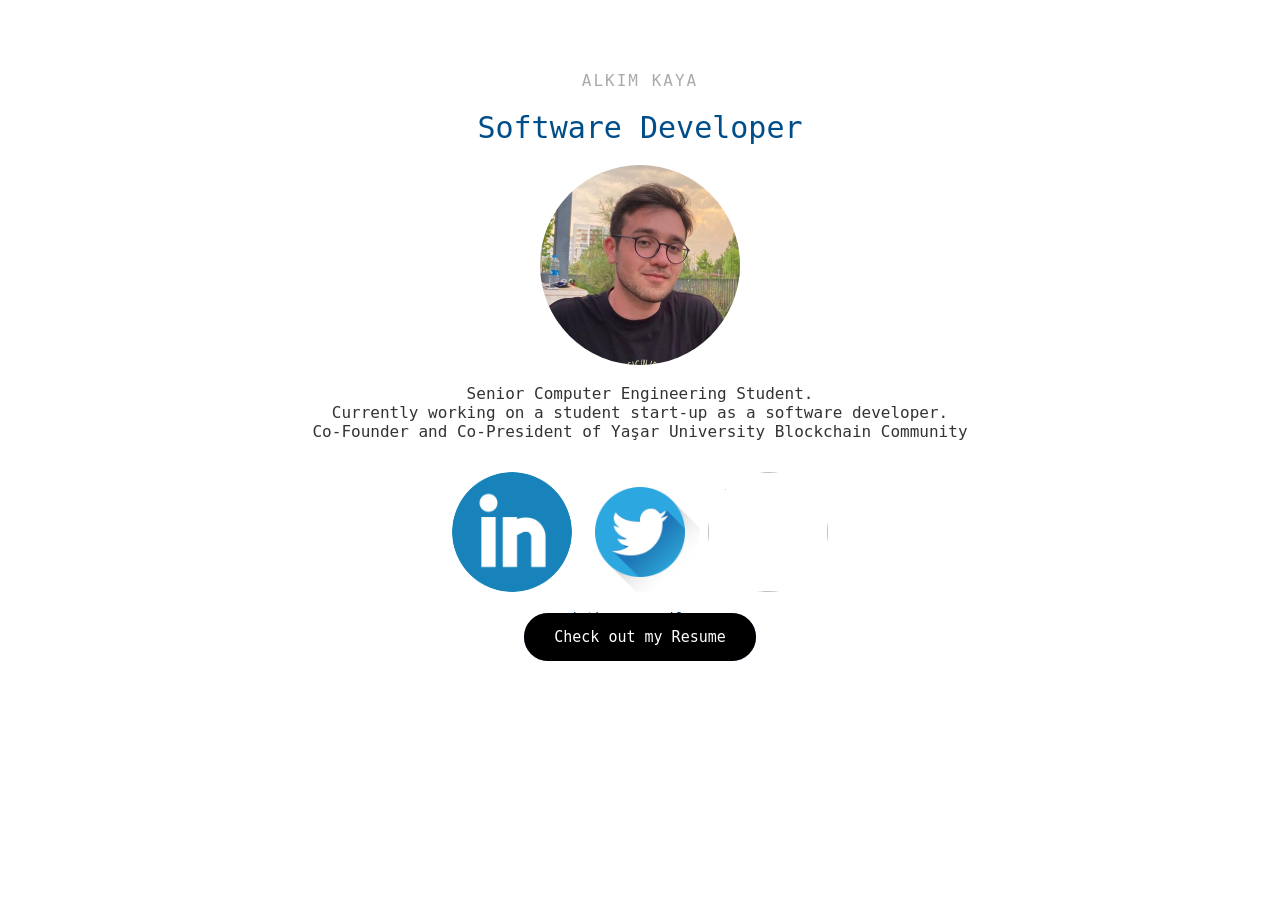
==== index.html @ 4efe6e33 "Update index.html" ====
<!DOCTYPE html>
<html lang="en">
<head>
    <meta charset="UTF-8">
    <meta http-equiv="X-UA-Compatible" content="IE=edge">
    <meta name="viewport" content="width=device-width, initial-scale=1.0">
    <title>Alkım Kaya - Software Dev.</title>
    <link rel="stylesheet" href="./style.css">
    <link rel="shortcut icon" type="image/png" href="/logo.png"/>
</head>
<body>
    <!--Banner section-->
    <div class="banner">
        <h2>Alkım Kaya</h2>
     <h1>Software Developer</h1>
     <img id="" src="./gXeUMagm_400x400.jpg" alt="">
     <p>Senior Computer Engineering Student. <br> Currently working on a student start-up as a software developer. <br>
     Co-Founder and Co-President of Yaşar University Blockchain Community
     </p>
     <br>
    </div>
    <div class="links">
        <a href= "https://www.linkedin.com/in/alkimkaya/" target="_blank"><img id="logo" src="./linkedin.png" alt=""></a>
        <a href="https://twitter.com/adotkaya" target="_blank"><img id="logo" src="./twitter.png"></a>
        <a href= "https://github.com/adotkaya" target="_blank"><img id="logo" src="./github.png"></a>
        
        <br> <br/>
  
   
    <p> adotkaya@gmail.com <p>   
    <a id="resume" href= "https://drive.google.com/file/d/1wO9EW5-Y4TE7I9GJ6WP2HuP2KkxfRq21/view" target="_blank">Check out my Resume</a>
    </div>
</body> 

</html>
---- style.css ----
* {
  box-sizing: border-box;
}

body {
  background-color: #FFF;
  padding: 50px 60px;
  font-family: monospace;
  text-align: center;
}

.banner h1 {
  color: #004E89;
  font-size: 30px;
  font-weight: 400;
  font-family: monospace;
}

.banner h2 {
  color: #AAA;
  font-size: 16px;
  font-weight: 100;
  letter-spacing: 2px;
  text-align: center;
  text-transform: uppercase;
  font-family: monospace;
}

.banner p {
  color: #333;
  font-size: 16px;
  font-weight: 100;
  text-align: center;
  font-family: monospace;
}

.banner img {
  height: 200px;
  margin: 0 auto;
  border-radius: 100%;

}

.banner a {
  font-family: monospace;
}

#logo {
    display: inline-block;
    width  : 120px;
    height : 120px;
    margin : 20 auto;
    border-radius: 100%;
}


.links p {
  color: #004E89;
  font-size: 15px;
  font-weight: 400;
  font-family: monospace;
  text-align: center;
  margin: auto;
}


#resume {
	--x: 50%;
	--y: 50%;
	
	position: relative;
	appearance: none;
	padding: 1em 2em;
	color: white;
	cursor: pointer;
	outline: none;
	border-radius: 100px;
	
	// The magic
	border: 2px solid transparent;
	background: linear-gradient(#000, #000) padding-box, radial-gradient(farthest-corner at var(--x) var(--y), #00C9A7, #845EC2) border-box;
}

#resume:link { text-decoration: none; }
#resume:visited { text-decoration: none; }
#resume:hover { text-decoration: none; }
#resume:active { text-decoration: none; }
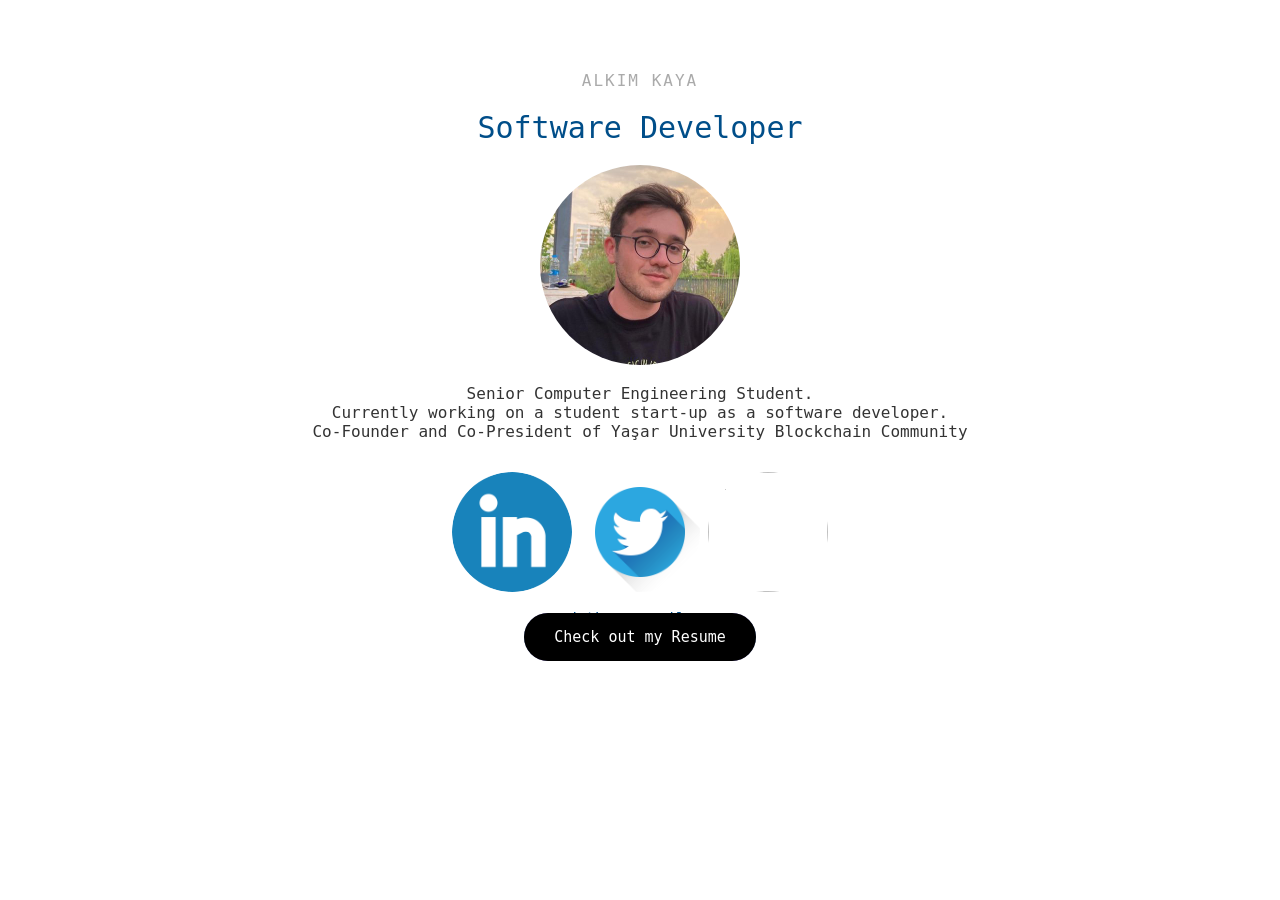
==== commit 94c38220: "Update index.html" ====
--- a/index.html
+++ b/index.html
@@ -7,7 +7,7 @@
     <meta name="viewport" content="width=device-width, initial-scale=1.0">
     <title>Alkım Kaya - Software Dev.</title>
     <link rel="stylesheet" href="./style.css">
-    <link rel="shortcut icon" type="image/png" href="/logo.png"/>
+    <link rel="shortcut icon" type="image/jpeg" href="/lvesikalık.jpeg"/>
 </head>
 <body>
     <!--Banner section-->
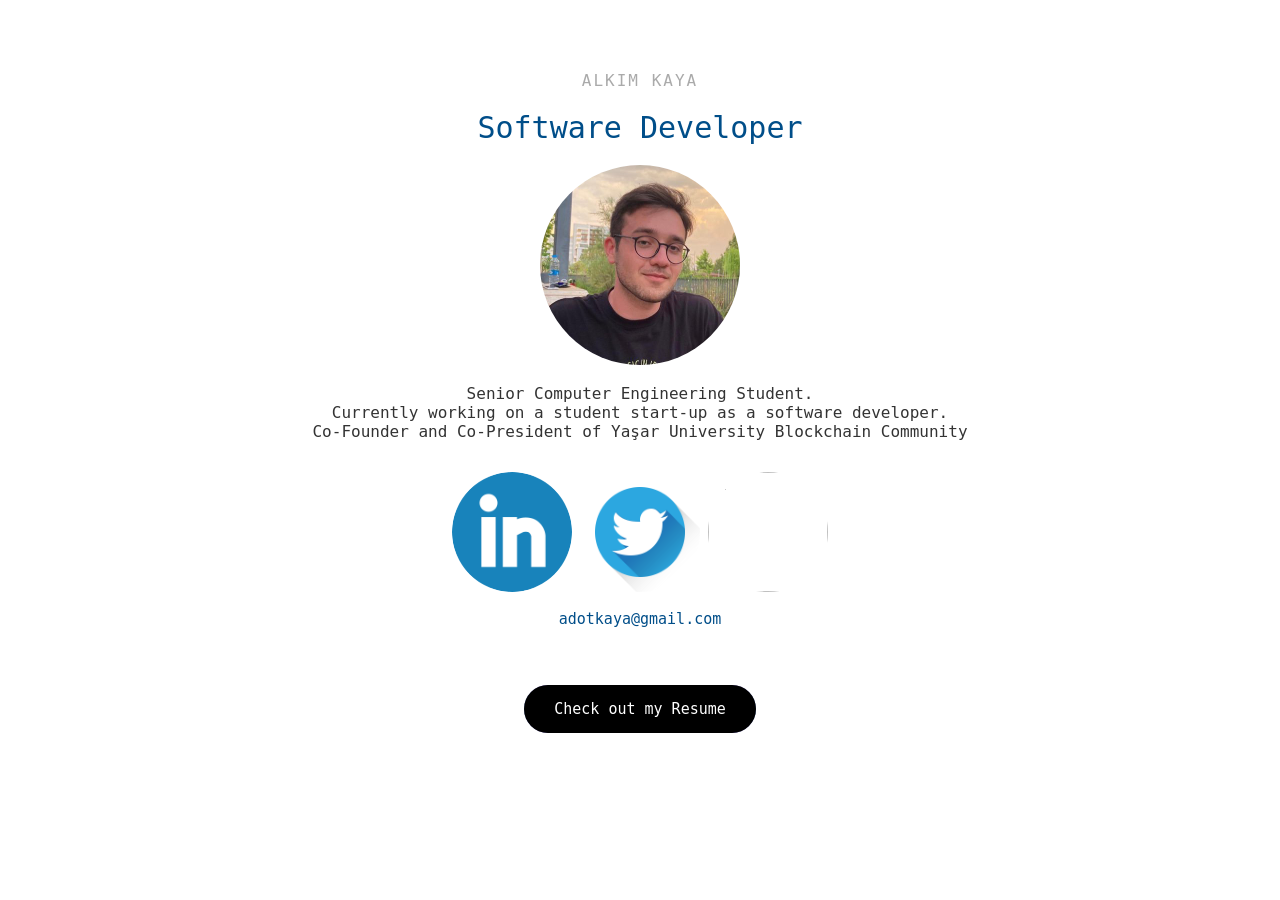
==== commit ba677970: "Update index.html" ====
--- a/index.html
+++ b/index.html
@@ -29,6 +29,8 @@
   
    
     <p> adotkaya@gmail.com <p>   
+     <br> <br/>
+        <br> <br/>
     <a id="resume" href= "https://drive.google.com/file/d/1wO9EW5-Y4TE7I9GJ6WP2HuP2KkxfRq21/view" target="_blank">Check out my Resume</a>
     </div>
 </body> 
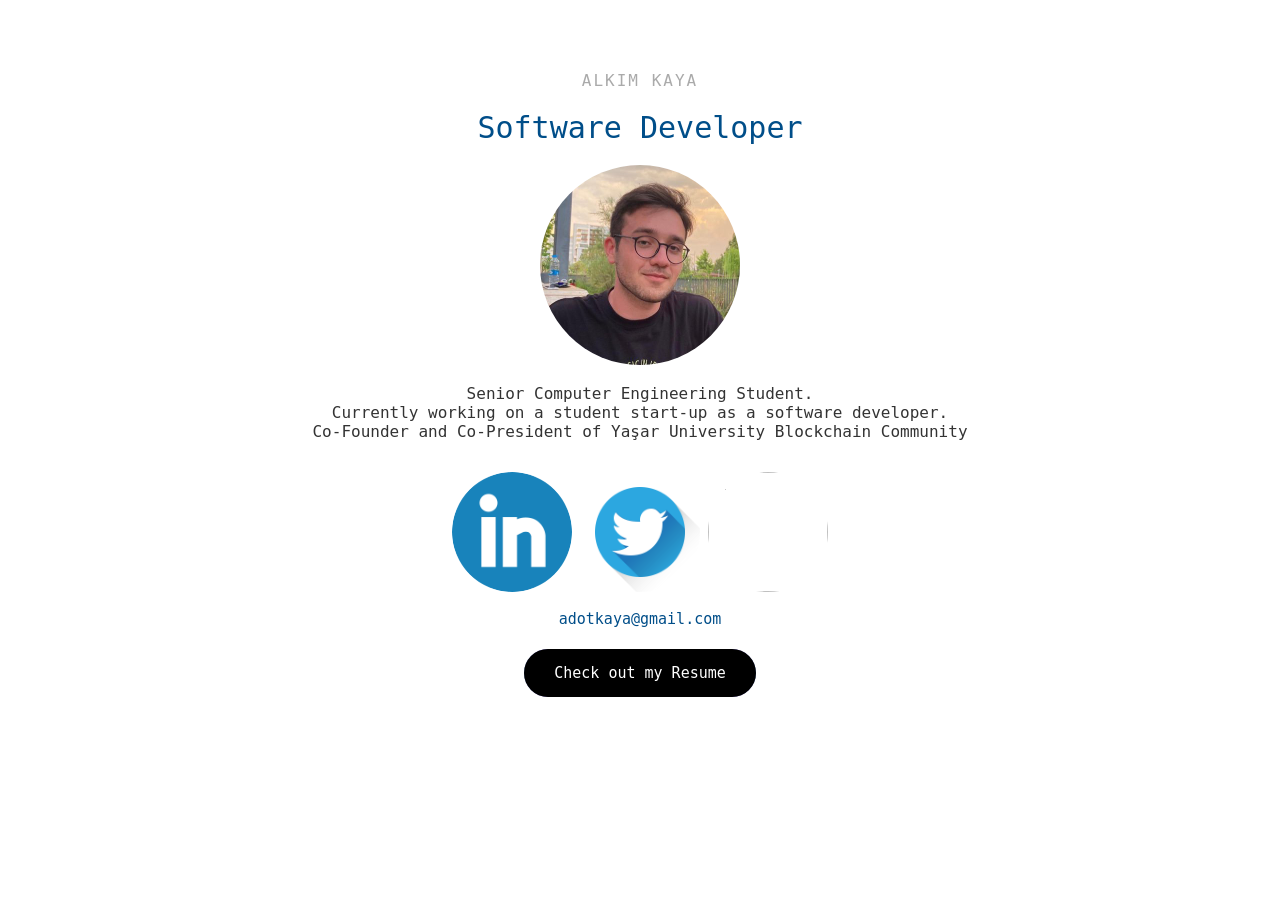
==== commit 4da5c3a8: "Update index.html" ====
--- a/index.html
+++ b/index.html
@@ -30,7 +30,6 @@
    
     <p> adotkaya@gmail.com <p>   
      <br> <br/>
-        <br> <br/>
     <a id="resume" href= "https://drive.google.com/file/d/1wO9EW5-Y4TE7I9GJ6WP2HuP2KkxfRq21/view" target="_blank">Check out my Resume</a>
     </div>
 </body> 
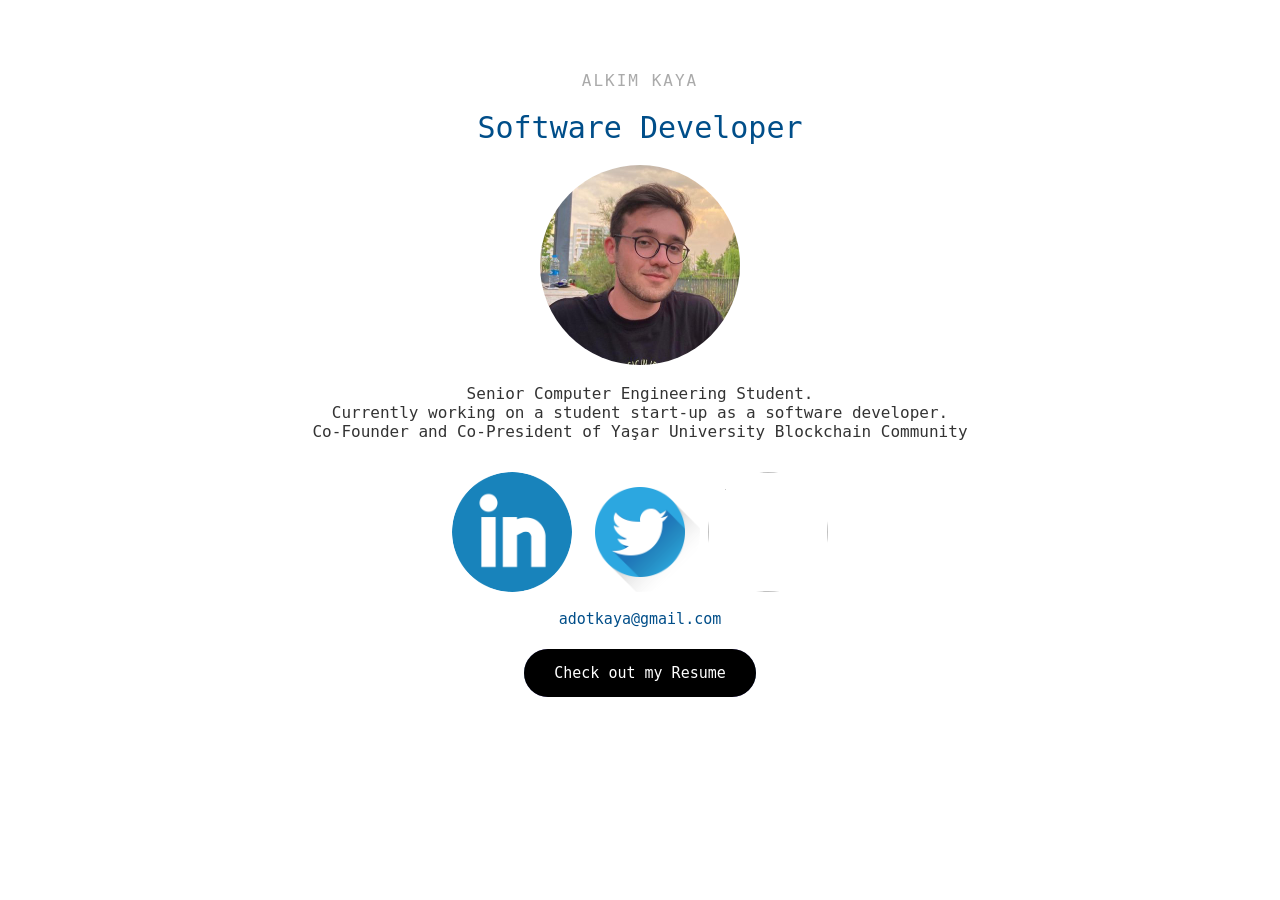
==== commit 3f6043ac: "Update index.html" ====
--- a/index.html
+++ b/index.html
@@ -28,7 +28,7 @@
         <br> <br/>
   
    
-    <p> adotkaya@gmail.com <p>   
+    <p id="mail"> adotkaya@gmail.com <p>   
      <br> <br/>
     <a id="resume" href= "https://drive.google.com/file/d/1wO9EW5-Y4TE7I9GJ6WP2HuP2KkxfRq21/view" target="_blank">Check out my Resume</a>
     </div>
--- a/style.css
+++ b/style.css
@@ -81,7 +81,16 @@
 	background: linear-gradient(#000, #000) padding-box, radial-gradient(farthest-corner at var(--x) var(--y), #00C9A7, #845EC2) border-box;
 }
 
-#resume:link { text-decoration: none; }
-#resume:visited { text-decoration: none; }
-#resume:hover { text-decoration: none; }
-#resume:active { text-decoration: none; }
+#resume:link {
+	text-decoration: none;
+}
+#resume:visited {
+	text-decoration: none;
+}
+#resume:hover {
+	transition: background-color .15s, font-size .15s;
+  	font-size: 18px;
+}
+#resume:active {
+	text-decoration: none; 
+}
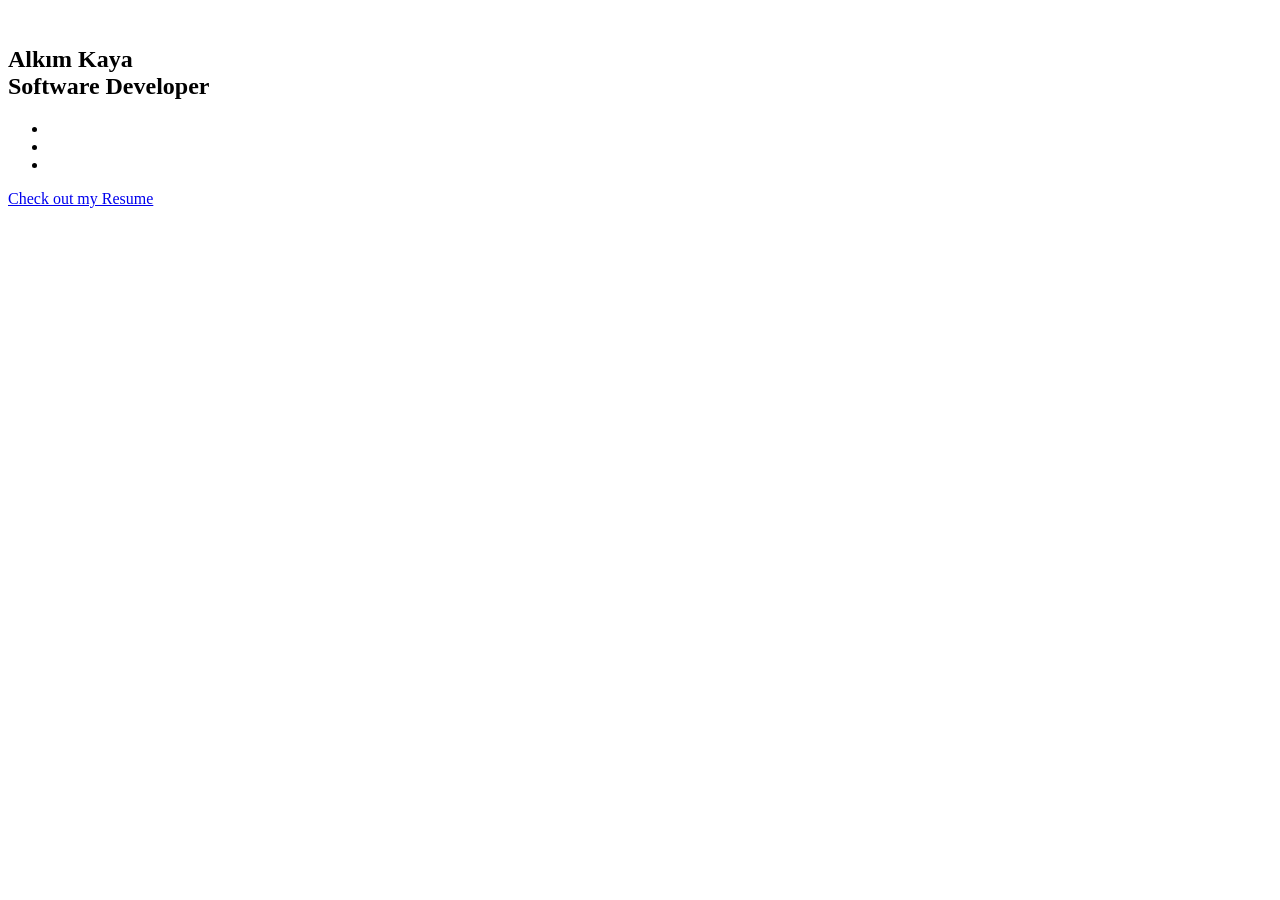
==== commit 21bfaf73: "Add files via upload" ====
--- a/index.html
+++ b/index.html
@@ -1,37 +1,59 @@
-
-<!DOCTYPE html>
-<html lang="en">
-<head>
-    <meta charset="UTF-8">
-    <meta http-equiv="X-UA-Compatible" content="IE=edge">
-    <meta name="viewport" content="width=device-width, initial-scale=1.0">
-    <title>Alkım Kaya - Software Dev.</title>
-    <link rel="stylesheet" href="./style.css">
-    <link rel="shortcut icon" type="image/jpeg" href="/lvesikalık.jpeg"/>
-</head>
-<body>
-    <!--Banner section-->
-    <div class="banner">
-        <h2>Alkım Kaya</h2>
-     <h1>Software Developer</h1>
-     <img id="" src="./gXeUMagm_400x400.jpg" alt="">
-     <p>Senior Computer Engineering Student. <br> Currently working on a student start-up as a software developer. <br>
-     Co-Founder and Co-President of Yaşar University Blockchain Community
-     </p>
-     <br>
-    </div>
-    <div class="links">
-        <a href= "https://www.linkedin.com/in/alkimkaya/" target="_blank"><img id="logo" src="./linkedin.png" alt=""></a>
-        <a href="https://twitter.com/adotkaya" target="_blank"><img id="logo" src="./twitter.png"></a>
-        <a href= "https://github.com/adotkaya" target="_blank"><img id="logo" src="./github.png"></a>
-        
-        <br> <br/>
-  
-   
-    <p id="mail"> adotkaya@gmail.com <p>   
-     <br> <br/>
-    <a id="resume" href= "https://drive.google.com/file/d/1wO9EW5-Y4TE7I9GJ6WP2HuP2KkxfRq21/view" target="_blank">Check out my Resume</a>
-    </div>
-</body> 
-
-</html>
+<!DOCTYPE html>
+<html lang="en">
+  <head>
+    <meta charset="UTF-8" />
+    <meta http-equiv="X-UA-Compatible" content="IE=edge" />
+    <meta name="viewport" content="width=device-width, initial-scale=1.0" />
+    <title>Alkım Kaya - Software Dev.</title>
+    <link rel="stylesheet" href="resources/css/style.css" />
+    <link
+      rel="shortcut icon"
+      type="image/jpeg"
+      href="resources/images/vesikalık.jpeg"
+    />
+  </head>
+  <body>
+    <div class="card">
+      <div class="img-box">
+        <img id="" src="resources/images/ben1.jpg" alt="" />
+      </div>
+
+      <div class="content">
+        <div class="detail">
+          <h2>Alkım Kaya <br /><span>Software Developer</span></h2>
+          <ul class="sci">
+            <li>
+              <a href="https://www.linkedin.com/in/alkimkaya/" target="_blank">
+                <img
+                  class="linkedin"
+                  src="/resources/images/linkedin.png"
+                  alt=""
+              /></a>
+            </li>
+            <li>
+              <a href="https://twitter.com/adotkaya" target="_blank"
+                ><img
+                  class="twitter"
+                  src="/resources/images/twitter.png"
+                  alt=""
+              /></a>
+            </li>
+            <li>
+              <a href="https://github.com/adotkaya" target="_blank"
+                ><img class="github" src="/resources/images/github.png" alt=""
+              /></a>
+            </li>
+          </ul>
+        </div>
+      </div>
+    </div>
+  </body>
+  <footer>
+    <a
+      id="resume"
+      href="https://drive.google.com/file/d/1wO9EW5-Y4TE7I9GJ6WP2HuP2KkxfRq21/view"
+      target="_blank"
+      >Check out my Resume</a
+    >
+  </footer>
+</html>
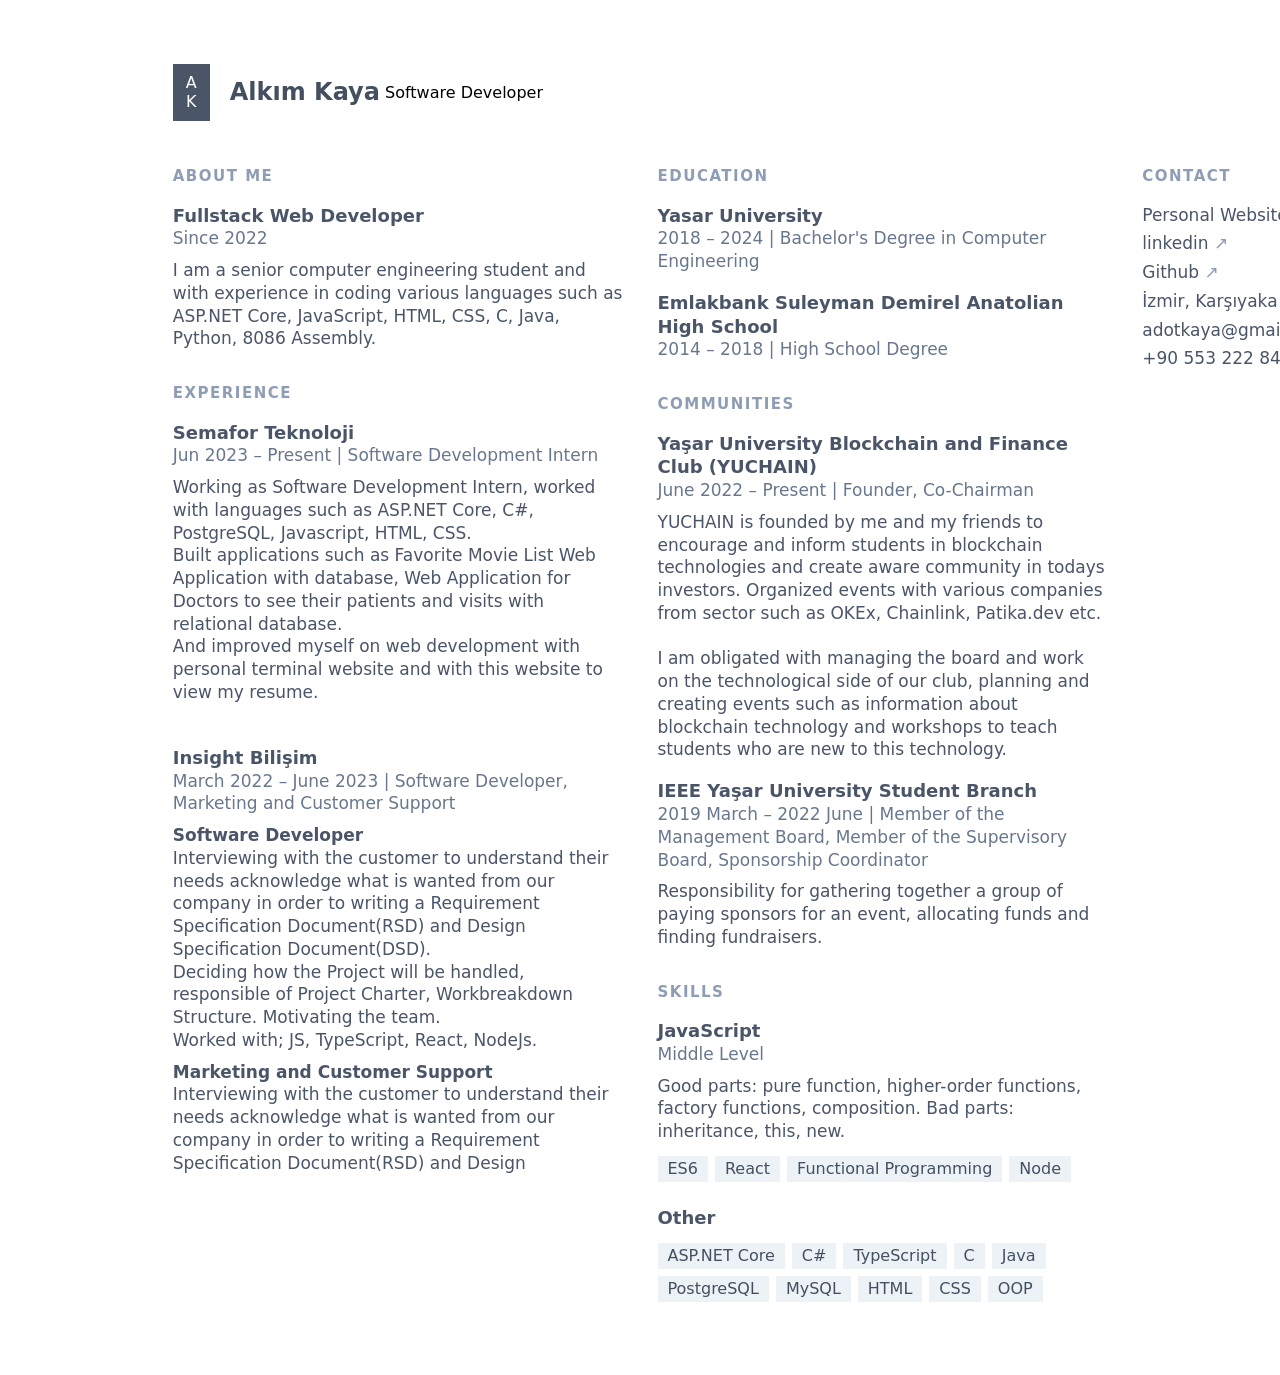
==== commit 8628c610: "final version" ====
--- a/index.html
+++ b/index.html
@@ -1,59 +1,362 @@
-<!DOCTYPE html>
-<html lang="en">
-  <head>
-    <meta charset="UTF-8" />
-    <meta http-equiv="X-UA-Compatible" content="IE=edge" />
-    <meta name="viewport" content="width=device-width, initial-scale=1.0" />
-    <title>Alkım Kaya - Software Dev.</title>
-    <link rel="stylesheet" href="resources/css/style.css" />
-    <link
-      rel="shortcut icon"
-      type="image/jpeg"
-      href="resources/images/vesikalık.jpeg"
-    />
-  </head>
-  <body>
-    <div class="card">
-      <div class="img-box">
-        <img id="" src="resources/images/ben1.jpg" alt="" />
-      </div>
-
-      <div class="content">
-        <div class="detail">
-          <h2>Alkım Kaya <br /><span>Software Developer</span></h2>
-          <ul class="sci">
-            <li>
-              <a href="https://www.linkedin.com/in/alkimkaya/" target="_blank">
-                <img
-                  class="linkedin"
-                  src="/resources/images/linkedin.png"
-                  alt=""
-              /></a>
-            </li>
-            <li>
-              <a href="https://twitter.com/adotkaya" target="_blank"
-                ><img
-                  class="twitter"
-                  src="/resources/images/twitter.png"
-                  alt=""
-              /></a>
-            </li>
-            <li>
-              <a href="https://github.com/adotkaya" target="_blank"
-                ><img class="github" src="/resources/images/github.png" alt=""
-              /></a>
-            </li>
-          </ul>
-        </div>
-      </div>
-    </div>
-  </body>
-  <footer>
-    <a
-      id="resume"
-      href="https://drive.google.com/file/d/1wO9EW5-Y4TE7I9GJ6WP2HuP2KkxfRq21/view"
-      target="_blank"
-      >Check out my Resume</a
-    >
-  </footer>
-</html>
+<!DOCTYPE html>
+<html lang="en">
+
+<head>
+  <meta charset="UTF-8">
+  <meta name="description" content="Front-end and Vue Developer">
+  <meta name="keywords" content="resume,cv,Marko Marković">
+  <meta name="author" content="Marko Marković">
+  <!-- <meta name="robots" content="noindex"> -->
+  <meta name="viewport" content="width=device-width, initial-scale=1.0">
+  <meta http-equiv="X-UA-Compatible" content="ie=edge">
+  <!-- <link rel="preload" href="./fonts/FiraGO-Regular.latin.woff2" as="font" crossorigin="anonymous"> -->
+  <link href="./resources/css/build.css" rel="stylesheet">
+  <title>Alkım Kaya — Resume</title>
+</head>
+
+<body>
+  <main class="font-firago hyphens-manual">
+
+    <!-- Page -->
+    <div class="p-6 mx-auto page max-w-2xl print:max-w-letter md:max-w-letter md:h-letter xsm:p-8 sm:p-9 md:p-16 bg-white">
+
+      <!-- Name -->
+      <header class="flex items-center mb-8 md:mb-11">
+        <div   class="initials-container mr-5 text-base leading-none text-white bg-gray-700 font-medium print:bg-black px-3"
+          style="padding-bottom: 0.6875rem; padding-top: 0.6875rem; /*11px*/">
+          <div class="initial text-center" style="padding-bottom: 0.1875rem; /*3px*/">A</div>
+          <div class="text-center initial">K</div>
+        </div>
+        <h1 class="text-2xl font-semibold text-gray-750 pb-px">
+          Alkım Kaya
+        </h1>
+        <p>&nbsp;</p>
+        <p>Software Developer </p>
+      </header>
+      <!-- end Name -->
+
+      <!-- Column -->
+      <div class="md:col-count-2 print:col-count-2 col-gap-md md:h-letter-col print:h-letter-col col-fill-auto">
+
+        <section class="mt-8 first:mt-0">
+
+          <!-- To keep in the same column -->
+          <div class="break-inside-avoid">
+
+            <h2 class="mb-4 font-bold tracking-widest text-sm2 text-gray-550 print:font-normal">
+              ABOUT ME
+            </h2>
+
+            <section class="mb-4.5 break-inside-avoid">
+              <header>
+                <h3 class="text-lg font-semibold text-gray-700 leading-snugish">
+                  Fullstack Web Developer
+                </h3>
+                <p class="leading-normal text-md text-gray-650">
+                  Since 2022
+                </p>
+              </header>
+              <p class="mt-2.1 text-md text-gray-700 leading-normal">
+                I am a senior computer engineering student and with experience in coding various languages such as
+                ASP.NET Core, JavaScript, HTML, CSS, C, Java, Python, 8086 Assembly.
+              </p>
+            </section>
+
+          </div>
+
+        </section>
+
+        <section class="mt-8 first:mt-0">
+
+          <!-- To keep in the same column -->
+          <div class="break-inside-avoid">
+
+            <h2 class="mb-4 font-bold tracking-widest text-sm2 text-gray-550 print:font-normal">
+              EXPERIENCE
+            </h2>
+
+            <section class="mb-4.5 break-inside-avoid">
+              <header>
+                <h3 class="text-lg font-semibold text-gray-700 leading-snugish">
+                  Semafor Teknoloji
+                </h3>
+                <p class="leading-normal text-md text-gray-650">
+                  Jun 2023 – Present | Software Development Intern
+                </p>
+              </header>
+              <p class="mt-2.1 text-md text-gray-700 leading-normal">
+                Working as Software Development Intern, worked with languages such as ASP.NET Core, C#, PostgreSQL,
+                Javascript, HTML, CSS.
+                <br>
+                Built applications such as Favorite Movie List Web Application with database, Web
+                Application for Doctors to see their patients and visits with relational database.
+                <br>
+                And improved myself on web development with <a class="hover:bg-gray-150 rounded-lg transition ease-in duration-100"
+                href="https://adotkaya.vercel.app/">personal terminal website</a> and with this website to view my resume.
+              </p>
+            </section>
+            <br>
+          </div>
+
+          <section class="mb-4.5 break-inside-avoid">
+            <header>
+              <h3 class="text-lg font-semibold text-gray-700 leading-snugish">
+                Insight Bilişim
+              </h3>
+              <p class="leading-normal text-md text-gray-650">
+                March 2022 – June 2023 | Software Developer, Marketing and Customer Support
+              </p>
+            </header>
+            <ul class="">
+
+              <li class="mt-2.1 text-md text-gray-700 leading-normal">
+                <span class="absolute -ml-3 sm:-ml-3.2 select-none transform -translate-y-px"></span>
+                <b> Software Developer </b>
+                <br>
+                Interviewing with the customer to understand their needs acknowledge what is wanted from
+                our company in order to writing a Requirement Specification Document(RSD) and Design
+                Specification Document(DSD).
+                <br>
+                Deciding how the Project will be handled, responsible of
+                Project Charter, Workbreakdown Structure. Motivating the team.
+                <br>
+                Worked with; JS, TypeScript, React, NodeJs. 
+              </li>
+              <li class="mt-2.1 text-md text-gray-700 leading-normal">
+                <span class="absolute -ml-3 sm:-ml-3.2 select-none transform -translate-y-px"></span>
+                <b> Marketing and Customer Support </b>
+                <br>
+                Interviewing with the customer to understand their needs acknowledge what is wanted from
+                our company in order to writing a Requirement Specification Document(RSD) and Design
+              </li>
+
+            </ul>
+          </section>
+        </section>
+
+        <section class="mt-8 first:mt-0">
+
+          <!-- To keep in the same column -->
+          <div class="break-inside-avoid">
+
+            <h2 class="mb-4 font-bold tracking-widest text-sm2 text-gray-550 print:font-normal">
+              EDUCATION
+            </h2>
+
+            <section class="mb-4.5 break-inside-avoid">
+              <header>
+                <h3 class="text-lg font-semibold text-gray-700 leading-snugish">
+                  Yasar University
+                </h3>
+                <p class="leading-normal text-md text-gray-650">
+                  2018 – 2024 | Bachelor's Degree in Computer Engineering
+                </p>
+              </header>
+            </section>
+
+          </div>
+
+          <section class="mb-4.5 break-inside-avoid">
+            <header>
+              <h3 class="text-lg font-semibold text-gray-700 leading-snugish">
+                Emlakbank Suleyman Demirel Anatolian High School
+              </h3>
+              <p class="leading-normal text-md text-gray-650">
+                2014 – 2018 | High School Degree
+              </p>
+            </header>
+          </section>
+        </section>
+
+        <section class="mt-8 first:mt-0">
+
+          <!-- To keep in the same column -->
+          <div class="break-inside-avoid">
+
+            <h2 class="mb-4 font-bold tracking-widest text-sm2 text-gray-550 print:font-normal">
+              COMMUNITIES
+            </h2>
+
+            <section class="mb-4.5 break-inside-avoid">
+              <header>
+                <h3 class="text-lg font-semibold text-gray-700 leading-snugish">
+                  <b class="group">
+                    Yaşar University Blockchain and Finance Club (YUCHAIN)
+                  </b>
+                </h3>
+                <p class="leading-normal text-md text-gray-650">
+                 June 2022 – Present | Founder, Co-Chairman
+                </p>
+              </header>
+              <p class="mt-2.1 text-md text-gray-700 leading-normal">
+                YUCHAIN is founded by me and my friends to encourage and inform students in blockchain
+                technologies and create aware community in todays investors. Organized events with various
+                companies from sector such as OKEx, Chainlink, Patika.dev etc.
+                <br>
+                <br>
+                I am obligated with managing the board and work on the technological side of our club, planning
+                and creating events such as information about blockchain technology and workshops to teach
+                students who are new to this technology.
+              </p>
+            </section>
+
+          </div>
+
+          <section class="mb-4.5 break-inside-avoid">
+            <header>
+              <h3 class="text-lg font-semibold text-gray-700 leading-snugish">
+                <b>
+                  IEEE Yaşar University Student Branch
+                </b>
+              </h3>
+              <p class="leading-normal text-md text-gray-650">
+                2019 March – 2022 June | Member of the Management Board, Member of the Supervisory Board, Sponsorship Coordinator
+              </p>
+            </header>
+            <p class="mt-2.1 text-md text-gray-700 leading-normal">
+              Responsibility for gathering together a group of paying sponsors for an event, allocating
+              funds and finding fundraisers.
+            </p>
+          </section>
+
+        </section>
+
+        <section class="mt-8 first:mt-0">
+
+          <!-- To keep in the same column -->
+          <div class="break-inside-avoid">
+
+            <h2 class="mb-4 font-bold tracking-widest text-sm2 text-gray-550 print:font-normal">
+              SKILLS
+            </h2>
+
+            <section class="mb-4.5 break-inside-avoid">
+              <header>
+                <h3 class="text-lg font-semibold text-gray-700 leading-snugish">
+                  JavaScript
+                </h3>
+                <p class="leading-normal text-md text-gray-650">
+                  Middle Level
+                </p>
+              </header>
+              <p class="mt-2.1 text-md text-gray-700 leading-normal">
+                Good parts: pure function, higher-order functions, factory functions, composition. Bad parts:
+                inheritance, this, new.
+              </p>
+              <div class="my-3.2 last:pb-1.5">
+                <ul class="flex flex-wrap text-md leading-relaxed -mr-1.6 -mb-1.6">
+                  <li
+                    class="px-2.5 mr-1.6 mb-1.6 text-base text-gray-750 print:bg-white print:border-inset bg-gray-200">
+                    ES6
+                  </li>
+                  <li
+                    class="px-2.5 mr-1.6 mb-1.6 text-base text-gray-750 print:bg-white print:border-inset bg-gray-200">
+                    React
+                  </li>
+                  <li
+                    class="px-2.5 mr-1.6 mb-1.6 text-base text-gray-750 print:bg-white print:border-inset bg-gray-200">
+                    Functional Programming
+                  </li>
+                  <li
+                    class="px-2.5 mr-1.6 mb-1.6 text-base text-gray-750 print:bg-white print:border-inset bg-gray-200">
+                    Node
+                  </li>
+                </ul>
+              </div>
+            </section>
+
+          </div>
+
+          <section class="mb-4.5 break-inside-avoid">
+            <header>
+              <h3 class="text-lg font-semibold text-gray-700 leading-snugish">
+                Other
+              </h3>
+            </header>
+            <div class="my-3.2 last:pb-1.5">
+              <ul class="flex flex-wrap text-md leading-relaxed -mr-1.6 -mb-1.6">
+                <li class="px-2.5 mr-1.6 mb-1.6 text-base text-gray-750 print:bg-white print:border-inset bg-gray-200">
+                  ASP.NET Core
+                </li>
+                <li class="px-2.5 mr-1.6 mb-1.6 text-base text-gray-750 print:bg-white print:border-inset bg-gray-200">
+                  C#
+                </li>
+                <li class="px-2.5 mr-1.6 mb-1.6 text-base text-gray-750 print:bg-white print:border-inset bg-gray-200">
+                  TypeScript
+                </li>
+                <li class="px-2.5 mr-1.6 mb-1.6 text-base text-gray-750 print:bg-white print:border-inset bg-gray-200">
+                  C
+                </li>
+                <li class="px-2.5 mr-1.6 mb-1.6 text-base text-gray-750 print:bg-white print:border-inset bg-gray-200">
+                  Java
+                </li>
+                <li class="px-2.5 mr-1.6 mb-1.6 text-base text-gray-750 print:bg-white print:border-inset bg-gray-200">
+                  PostgreSQL
+                </li>
+                <li class="px-2.5 mr-1.6 mb-1.6 text-base text-gray-750 print:bg-white print:border-inset bg-gray-200">
+                  MySQL
+                </li>
+                <li class="px-2.5 mr-1.6 mb-1.6 text-base text-gray-750 print:bg-white print:border-inset bg-gray-200">
+                  HTML
+                </li>
+                <li class="px-2.5 mr-1.6 mb-1.6 text-base text-gray-750 print:bg-white print:border-inset bg-gray-200">
+                  CSS
+                </li>
+                <li class="px-2.5 mr-1.6 mb-1.6 text-base text-gray-750 print:bg-white print:border-inset bg-gray-200">
+                  OOP
+                </li>
+              </ul>
+            </div>
+          </section>
+        </section>
+
+        <section class="mt-8 first:mt-0">
+
+          <!-- To keep in the same column -->
+          <div class="break-inside-avoid">
+
+            <h2 class="mb-4 font-bold tracking-widest text-sm2 text-gray-550 print:font-normal">
+              CONTACT
+            </h2>
+
+            <section class="mb-4.5 break-inside-avoid">
+              <ul class="list-inside pr-7">
+                <li class="mt-1.5 leading-normal text-gray-700 text-md">
+                  <a href="//adotkaya.vercel.app" class="group">
+                    Personal Website
+                    <span class="inline-block text-gray-550 print:text-black font-normal group-hover:text-gray-700 transition duration-100 ease-in">↗</span>
+                  </a>
+                </li>
+                <li class="mt-1.5 leading-normal text-gray-700 text-md">
+                  <a href="https://www.linkedin.com/in/alkimkaya/" class="group">
+                    linkedin
+                    <span class="inline-block text-gray-550 print:text-black font-normal group-hover:text-gray-700 transition duration-100 ease-in">↗</span>
+                  </a>
+                </li>
+                <li class="mt-1.5 leading-normal text-gray-700 text-md">
+                  <a href="//github.com/adotkaya" class="group">
+                    Github
+                    <span class="inline-block text-gray-550 print:text-black font-normal group-hover:text-gray-700 transition duration-100 ease-in">↗</span>
+                  </a>
+                </li>
+                <li class="mt-1.5 leading-normal text-gray-700 text-md">
+                  İzmir, Karşıyaka
+                </li>
+                <li class="mt-1.5 leading-normal text-gray-700 text-md">
+                  adotkaya@gmail.com
+                </li>
+                <li class="mt-1.5 leading-normal text-gray-700 text-md">
+                  +90 553 222 84 29
+                </li>
+              </ul>
+            </section>
+          </div>
+        </section>
+      </div>
+      
+      <!-- end Column -->
+    </div>
+    <!-- end Page -->
+    </main>
+  </body>
+</html>
--- a/resources/css/build.css
+++ b/resources/css/build.css
@@ -0,0 +1,190495 @@
+/* latin */
+
+@font-face {
+  font-family: 'FiraGo';
+
+  font-style: normal;
+
+  font-weight: 600;
+
+  font-display: swap;
+
+  src:
+    url('/fonts/FiraGO-SemiBold.latin.woff2') format('woff2');
+
+  unicode-range: U+0000-007F, U+0080-00FF;
+}
+
+/* latin-ext */
+
+@font-face {
+  font-family: 'FiraGo';
+
+  font-style: normal;
+
+  font-weight: 600;
+
+  font-display: swap;
+
+  src:
+    url('/fonts/FiraGO-SemiBold.latin-ext.woff2') format('woff2');
+
+  unicode-range: U+0100-017F, U+0180-024F, U+0250-02AF, U+1E00-1EFF, U+2C60-2C7F, U+A720-A7FF, U+AB30-AB6F;
+}
+
+/* cyrillic */
+
+@font-face {
+  font-family: 'FiraGo';
+
+  font-style: normal;
+
+  font-weight: 600;
+
+  font-display: swap;
+
+  src:
+    url('/fonts/FiraGO-SemiBold.cyrillic.woff2') format('woff2');
+
+  unicode-range: U+0400-04FF, U+0500-052F;
+}
+
+/* special */
+
+@font-face {
+  font-family: 'FiraGo';
+
+  font-style: normal;
+
+  font-weight: 600;
+
+  font-display: swap;
+
+  src:
+    url('/fonts/FiraGO-SemiBold.special.woff2') format('woff2');
+
+  unicode-range: U+02B0-02FF, U+0300-036F, U+1D00-1D7F, U+1D80-1DBF, U+1DC0-1DFF, U+2300-23FF, U+2980-29FF, U+2B00-2BFF, U+E000-F8FF, U+FB00-FB4F;
+}
+
+/* greek */
+
+@font-face {
+  font-family: 'FiraGo';
+
+  font-style: normal;
+
+  font-weight: 600;
+
+  font-display: swap;
+
+  src:
+    url('/fonts/FiraGO-SemiBold.greek.woff2') format('woff2');
+
+  unicode-range: U+0370-03FF, U+1F00-1FFF;
+}
+
+/* hebrew */
+
+@font-face {
+  font-family: 'FiraGo';
+
+  font-style: normal;
+
+  font-weight: 600;
+
+  font-display: swap;
+
+  src:
+    url('/fonts/FiraGO-SemiBold.hebrew.woff2') format('woff2');
+
+  unicode-range: U+0590-05FF;
+}
+
+/* arabic */
+
+@font-face {
+  font-family: 'FiraGo';
+
+  font-style: normal;
+
+  font-weight: 600;
+
+  font-display: swap;
+
+  src:
+    url('/fonts/FiraGO-SemiBold.arabic.woff2') format('woff2');
+
+  unicode-range: U+0600-06FF, U+0750-077F, U+FB50-FDFF, U+FE70-FEFF;
+}
+
+/* devanagari */
+
+@font-face {
+  font-family: 'FiraGo';
+
+  font-style: normal;
+
+  font-weight: 600;
+
+  font-display: swap;
+
+  src:
+    url('/fonts/FiraGO-SemiBold.devanagari.woff2') format('woff2');
+
+  unicode-range: U+0900-097F;
+}
+
+/* thai */
+
+@font-face {
+  font-family: 'FiraGo';
+
+  font-style: normal;
+
+  font-weight: 600;
+
+  font-display: swap;
+
+  src:
+    url('/fonts/FiraGO-SemiBold.thai.woff2') format('woff2');
+
+  unicode-range: U+0E00-0E7F;
+}
+
+/* georgian */
+
+@font-face {
+  font-family: 'FiraGo';
+
+  font-style: normal;
+
+  font-weight: 600;
+
+  font-display: swap;
+
+  src:
+    url('/fonts/FiraGO-SemiBold.georgian.woff2') format('woff2');
+
+  unicode-range: U+10A0-10FF;
+}
+
+/* shared */
+
+@font-face {
+  font-family: 'FiraGo';
+
+  font-style: normal;
+
+  font-weight: 600;
+
+  font-display: swap;
+
+  src:
+    url('/fonts/FiraGO-SemiBold.shared.woff2') format('woff2');
+
+  unicode-range: U+2000-206F, U+2070-209F, U+20A0-20CF, U+2100-214F, U+2150-218F, U+2190-21FF, U+2200-22FF, U+25A0-25FF, U+2700-27BF;
+}
+
+/* latin */
+
+@font-face {
+  font-family: 'FiraGo';
+
+  font-style: normal;
+
+  font-weight: 700;
+
+  font-display: swap;
+
+  src:
+    url('/fonts/FiraGO-Bold.latin.woff2') format('woff2');
+
+  unicode-range: U+0000-007F, U+0080-00FF;
+}
+
+/* latin-ext */
+
+@font-face {
+  font-family: 'FiraGo';
+
+  font-style: normal;
+
+  font-weight: 700;
+
+  font-display: swap;
+
+  src:
+    url('/fonts/FiraGO-Bold.latin-ext.woff2') format('woff2');
+
+  unicode-range: U+0100-017F, U+0180-024F, U+0250-02AF, U+1E00-1EFF, U+2C60-2C7F, U+A720-A7FF, U+AB30-AB6F;
+}
+
+/* cyrillic */
+
+@font-face {
+  font-family: 'FiraGo';
+
+  font-style: normal;
+
+  font-weight: 700;
+
+  font-display: swap;
+
+  src:
+    url('/fonts/FiraGO-Bold.cyrillic.woff2') format('woff2');
+
+  unicode-range: U+0400-04FF, U+0500-052F;
+}
+
+/* special */
+
+@font-face {
+  font-family: 'FiraGo';
+
+  font-style: normal;
+
+  font-weight: 700;
+
+  font-display: swap;
+
+  src:
+    url('/fonts/FiraGO-Bold.special.woff2') format('woff2');
+
+  unicode-range: U+02B0-02FF, U+0300-036F, U+1D00-1D7F, U+1D80-1DBF, U+1DC0-1DFF, U+2300-23FF, U+2980-29FF, U+2B00-2BFF, U+E000-F8FF, U+FB00-FB4F;
+}
+
+/* greek */
+
+@font-face {
+  font-family: 'FiraGo';
+
+  font-style: normal;
+
+  font-weight: 700;
+
+  font-display: swap;
+
+  src:
+    url('/fonts/FiraGO-Bold.greek.woff2') format('woff2');
+
+  unicode-range: U+0370-03FF, U+1F00-1FFF;
+}
+
+/* hebrew */
+
+@font-face {
+  font-family: 'FiraGo';
+
+  font-style: normal;
+
+  font-weight: 700;
+
+  font-display: swap;
+
+  src:
+    url('/fonts/FiraGO-Bold.hebrew.woff2') format('woff2');
+
+  unicode-range: U+0590-05FF;
+}
+
+/* arabic */
+
+@font-face {
+  font-family: 'FiraGo';
+
+  font-style: normal;
+
+  font-weight: 700;
+
+  font-display: swap;
+
+  src:
+    url('/fonts/FiraGO-Bold.arabic.woff2') format('woff2');
+
+  unicode-range: U+0600-06FF, U+0750-077F, U+FB50-FDFF, U+FE70-FEFF;
+}
+
+/* devanagari */
+
+@font-face {
+  font-family: 'FiraGo';
+
+  font-style: normal;
+
+  font-weight: 700;
+
+  font-display: swap;
+
+  src:
+    url('/fonts/FiraGO-Bold.devanagari.woff2') format('woff2');
+
+  unicode-range: U+0900-097F;
+}
+
+/* thai */
+
+@font-face {
+  font-family: 'FiraGo';
+
+  font-style: normal;
+
+  font-weight: 700;
+
+  font-display: swap;
+
+  src:
+    url('/fonts/FiraGO-Bold.thai.woff2') format('woff2');
+
+  unicode-range: U+0E00-0E7F;
+}
+
+/* georgian */
+
+@font-face {
+  font-family: 'FiraGo';
+
+  font-style: normal;
+
+  font-weight: 700;
+
+  font-display: swap;
+
+  src:
+    url('/fonts/FiraGO-Bold.georgian.woff2') format('woff2');
+
+  unicode-range: U+10A0-10FF;
+}
+
+/* shared */
+
+@font-face {
+  font-family: 'FiraGo';
+
+  font-style: normal;
+
+  font-weight: 700;
+
+  font-display: swap;
+
+  src:
+    url('/fonts/FiraGO-Bold.shared.woff2') format('woff2');
+
+  unicode-range: U+2000-206F, U+2070-209F, U+20A0-20CF, U+2100-214F, U+2150-218F, U+2190-21FF, U+2200-22FF, U+25A0-25FF, U+2700-27BF;
+}
+
+/* latin */
+
+@font-face {
+  font-family: 'FiraGo';
+
+  font-style: normal;
+
+  font-weight: 300;
+
+  font-display: swap;
+
+  src:
+    url('/fonts/FiraGO-Book.latin.woff2') format('woff2');
+
+  unicode-range: U+0000-007F, U+0080-00FF;
+}
+
+/* latin-ext */
+
+@font-face {
+  font-family: 'FiraGo';
+
+  font-style: normal;
+
+  font-weight: 300;
+
+  font-display: swap;
+
+  src:
+    url('/fonts/FiraGO-Book.latin-ext.woff2') format('woff2');
+
+  unicode-range: U+0100-017F, U+0180-024F, U+0250-02AF, U+1E00-1EFF, U+2C60-2C7F, U+A720-A7FF, U+AB30-AB6F;
+}
+
+/* cyrillic */
+
+@font-face {
+  font-family: 'FiraGo';
+
+  font-style: normal;
+
+  font-weight: 300;
+
+  font-display: swap;
+
+  src:
+    url('/fonts/FiraGO-Book.cyrillic.woff2') format('woff2');
+
+  unicode-range: U+0400-04FF, U+0500-052F;
+}
+
+/* special */
+
+@font-face {
+  font-family: 'FiraGo';
+
+  font-style: normal;
+
+  font-weight: 300;
+
+  font-display: swap;
+
+  src:
+    url('/fonts/FiraGO-Book.special.woff2') format('woff2');
+
+  unicode-range: U+02B0-02FF, U+0300-036F, U+1D00-1D7F, U+1D80-1DBF, U+1DC0-1DFF, U+2300-23FF, U+2980-29FF, U+2B00-2BFF, U+E000-F8FF, U+FB00-FB4F;
+}
+
+/* greek */
+
+@font-face {
+  font-family: 'FiraGo';
+
+  font-style: normal;
+
+  font-weight: 300;
+
+  font-display: swap;
+
+  src:
+    url('/fonts/FiraGO-Book.greek.woff2') format('woff2');
+
+  unicode-range: U+0370-03FF, U+1F00-1FFF;
+}
+
+/* hebrew */
+
+@font-face {
+  font-family: 'FiraGo';
+
+  font-style: normal;
+
+  font-weight: 300;
+
+  font-display: swap;
+
+  src:
+    url('/fonts/FiraGO-Book.hebrew.woff2') format('woff2');
+
+  unicode-range: U+0590-05FF;
+}
+
+/* arabic */
+
+@font-face {
+  font-family: 'FiraGo';
+
+  font-style: normal;
+
+  font-weight: 300;
+
+  font-display: swap;
+
+  src:
+    url('/fonts/FiraGO-Book.arabic.woff2') format('woff2');
+
+  unicode-range: U+0600-06FF, U+0750-077F, U+FB50-FDFF, U+FE70-FEFF;
+}
+
+/* devanagari */
+
+@font-face {
+  font-family: 'FiraGo';
+
+  font-style: normal;
+
+  font-weight: 300;
+
+  font-display: swap;
+
+  src:
+    url('/fonts/FiraGO-Book.devanagari.woff2') format('woff2');
+
+  unicode-range: U+0900-097F;
+}
+
+/* thai */
+
+@font-face {
+  font-family: 'FiraGo';
+
+  font-style: normal;
+
+  font-weight: 300;
+
+  font-display: swap;
+
+  src:
+    url('/fonts/FiraGO-Book.thai.woff2') format('woff2');
+
+  unicode-range: U+0E00-0E7F;
+}
+
+/* georgian */
+
+@font-face {
+  font-family: 'FiraGo';
+
+  font-style: normal;
+
+  font-weight: 300;
+
+  font-display: swap;
+
+  src:
+    url('/fonts/FiraGO-Book.georgian.woff2') format('woff2');
+
+  unicode-range: U+10A0-10FF;
+}
+
+/* shared */
+
+@font-face {
+  font-family: 'FiraGo';
+
+  font-style: normal;
+
+  font-weight: 300;
+
+  font-display: swap;
+
+  src:
+    url('/fonts/FiraGO-Book.shared.woff2') format('woff2');
+
+  unicode-range: U+2000-206F, U+2070-209F, U+20A0-20CF, U+2100-214F, U+2150-218F, U+2190-21FF, U+2200-22FF, U+25A0-25FF, U+2700-27BF;
+}
+
+/* latin */
+
+@font-face {
+  font-family: 'FiraGo';
+
+  font-style: normal;
+
+  font-weight: 500;
+
+  font-display: swap;
+
+  src:
+    url('/fonts/FiraGO-Medium.latin.woff2') format('woff2');
+
+  unicode-range: U+0000-007F, U+0080-00FF;
+}
+
+/* latin-ext */
+
+@font-face {
+  font-family: 'FiraGo';
+
+  font-style: normal;
+
+  font-weight: 500;
+
+  font-display: swap;
+
+  src:
+    url('/fonts/FiraGO-Medium.latin-ext.woff2') format('woff2');
+
+  unicode-range: U+0100-017F, U+0180-024F, U+0250-02AF, U+1E00-1EFF, U+2C60-2C7F, U+A720-A7FF, U+AB30-AB6F;
+}
+
+/* cyrillic */
+
+@font-face {
+  font-family: 'FiraGo';
+
+  font-style: normal;
+
+  font-weight: 500;
+
+  font-display: swap;
+
+  src:
+    url('/fonts/FiraGO-Medium.cyrillic.woff2') format('woff2');
+
+  unicode-range: U+0400-04FF, U+0500-052F;
+}
+
+/* special */
+
+@font-face {
+  font-family: 'FiraGo';
+
+  font-style: normal;
+
+  font-weight: 500;
+
+  font-display: swap;
+
+  src:
+    url('/fonts/FiraGO-Medium.special.woff2') format('woff2');
+
+  unicode-range: U+02B0-02FF, U+0300-036F, U+1D00-1D7F, U+1D80-1DBF, U+1DC0-1DFF, U+2300-23FF, U+2980-29FF, U+2B00-2BFF, U+E000-F8FF, U+FB00-FB4F;
+}
+
+/* greek */
+
+@font-face {
+  font-family: 'FiraGo';
+
+  font-style: normal;
+
+  font-weight: 500;
+
+  font-display: swap;
+
+  src:
+    url('/fonts/FiraGO-Medium.greek.woff2') format('woff2');
+
+  unicode-range: U+0370-03FF, U+1F00-1FFF;
+}
+
+/* hebrew */
+
+@font-face {
+  font-family: 'FiraGo';
+
+  font-style: normal;
+
+  font-weight: 500;
+
+  font-display: swap;
+
+  src:
+    url('/fonts/FiraGO-Medium.hebrew.woff2') format('woff2');
+
+  unicode-range: U+0590-05FF;
+}
+
+/* arabic */
+
+@font-face {
+  font-family: 'FiraGo';
+
+  font-style: normal;
+
+  font-weight: 500;
+
+  font-display: swap;
+
+  src:
+    url('/fonts/FiraGO-Medium.arabic.woff2') format('woff2');
+
+  unicode-range: U+0600-06FF, U+0750-077F, U+FB50-FDFF, U+FE70-FEFF;
+}
+
+/* devanagari */
+
+@font-face {
+  font-family: 'FiraGo';
+
+  font-style: normal;
+
+  font-weight: 500;
+
+  font-display: swap;
+
+  src:
+    url('/fonts/FiraGO-Medium.devanagari.woff2') format('woff2');
+
+  unicode-range: U+0900-097F;
+}
+
+/* thai */
+
+@font-face {
+  font-family: 'FiraGo';
+
+  font-style: normal;
+
+  font-weight: 500;
+
+  font-display: swap;
+
+  src:
+    url('/fonts/FiraGO-Medium.thai.woff2') format('woff2');
+
+  unicode-range: U+0E00-0E7F;
+}
+
+/* georgian */
+
+@font-face {
+  font-family: 'FiraGo';
+
+  font-style: normal;
+
+  font-weight: 500;
+
+  font-display: swap;
+
+  src:
+    url('/fonts/FiraGO-Medium.georgian.woff2') format('woff2');
+
+  unicode-range: U+10A0-10FF;
+}
+
+/* shared */
+
+@font-face {
+  font-family: 'FiraGo';
+
+  font-style: normal;
+
+  font-weight: 500;
+
+  font-display: swap;
+
+  src:
+    url('/fonts/FiraGO-Medium.shared.woff2') format('woff2');
+
+  unicode-range: U+2000-206F, U+2070-209F, U+20A0-20CF, U+2100-214F, U+2150-218F, U+2190-21FF, U+2200-22FF, U+25A0-25FF, U+2700-27BF;
+}
+
+/* latin */
+
+@font-face {
+  font-family: 'FiraGo';
+
+  font-style: normal;
+
+  font-weight: 400;
+
+  font-display: swap;
+
+  src:
+    url('/fonts/FiraGO-Regular.latin.woff2') format('woff2');
+
+  unicode-range: U+0000-007F, U+0080-00FF;
+}
+
+/* latin-ext */
+
+@font-face {
+  font-family: 'FiraGo';
+
+  font-style: normal;
+
+  font-weight: 400;
+
+  font-display: swap;
+
+  src:
+    url('/fonts/FiraGO-Regular.latin-ext.woff2') format('woff2');
+
+  unicode-range: U+0100-017F, U+0180-024F, U+0250-02AF, U+1E00-1EFF, U+2C60-2C7F, U+A720-A7FF, U+AB30-AB6F;
+}
+
+/* cyrillic */
+
+@font-face {
+  font-family: 'FiraGo';
+
+  font-style: normal;
+
+  font-weight: 400;
+
+  font-display: swap;
+
+  src:
+    url('/fonts/FiraGO-Regular.cyrillic.woff2') format('woff2');
+
+  unicode-range: U+0400-04FF, U+0500-052F;
+}
+
+/* special */
+
+@font-face {
+  font-family: 'FiraGo';
+
+  font-style: normal;
+
+  font-weight: 400;
+
+  font-display: swap;
+
+  src:
+    url('/fonts/FiraGO-Regular.special.woff2') format('woff2');
+
+  unicode-range: U+02B0-02FF, U+0300-036F, U+1D00-1D7F, U+1D80-1DBF, U+1DC0-1DFF, U+2300-23FF, U+2980-29FF, U+2B00-2BFF, U+E000-F8FF, U+FB00-FB4F;
+}
+
+/* greek */
+
+@font-face {
+  font-family: 'FiraGo';
+
+  font-style: normal;
+
+  font-weight: 400;
+
+  font-display: swap;
+
+  src:
+    url('/fonts/FiraGO-Regular.greek.woff2') format('woff2');
+
+  unicode-range: U+0370-03FF, U+1F00-1FFF;
+}
+
+/* hebrew */
+
+@font-face {
+  font-family: 'FiraGo';
+
+  font-style: normal;
+
+  font-weight: 400;
+
+  font-display: swap;
+
+  src:
+    url('/fonts/FiraGO-Regular.hebrew.woff2') format('woff2');
+
+  unicode-range: U+0590-05FF;
+}
+
+/* arabic */
+
+@font-face {
+  font-family: 'FiraGo';
+
+  font-style: normal;
+
+  font-weight: 400;
+
+  font-display: swap;
+
+  src:
+    url('/fonts/FiraGO-Regular.arabic.woff2') format('woff2');
+
+  unicode-range: U+0600-06FF, U+0750-077F, U+FB50-FDFF, U+FE70-FEFF;
+}
+
+/* devanagari */
+
+@font-face {
+  font-family: 'FiraGo';
+
+  font-style: normal;
+
+  font-weight: 400;
+
+  font-display: swap;
+
+  src:
+    url('/fonts/FiraGO-Regular.devanagari.woff2') format('woff2');
+
+  unicode-range: U+0900-097F;
+}
+
+/* thai */
+
+@font-face {
+  font-family: 'FiraGo';
+
+  font-style: normal;
+
+  font-weight: 400;
+
+  font-display: swap;
+
+  src:
+    url('/fonts/FiraGO-Regular.thai.woff2') format('woff2');
+
+  unicode-range: U+0E00-0E7F;
+}
+
+/* georgian */
+
+@font-face {
+  font-family: 'FiraGo';
+
+  font-style: normal;
+
+  font-weight: 400;
+
+  font-display: swap;
+
+  src:
+    url('/fonts/FiraGO-Regular.georgian.woff2') format('woff2');
+
+  unicode-range: U+10A0-10FF;
+}
+
+/* shared */
+
+@font-face {
+  font-family: 'FiraGo';
+
+  font-style: normal;
+
+  font-weight: 400;
+
+  font-display: swap;
+
+  src:
+    url('/fonts/FiraGO-Regular.shared.woff2') format('woff2');
+
+  unicode-range: U+2000-206F, U+2070-209F, U+20A0-20CF, U+2100-214F, U+2150-218F, U+2190-21FF, U+2200-22FF, U+25A0-25FF, U+2700-27BF;
+}
+
+/*! normalize.css v8.0.1 | MIT License | github.com/necolas/normalize.css */
+
+/* Document
+   ========================================================================== */
+
+/**
+ * 1. Correct the line height in all browsers.
+ * 2. Prevent adjustments of font size after orientation changes in iOS.
+ */
+
+html {
+  line-height: 1.15; /* 1 */
+  -webkit-text-size-adjust: 100%; /* 2 */
+}
+
+/* Sections
+   ========================================================================== */
+
+/**
+ * Remove the margin in all browsers.
+ */
+
+body {
+  margin: 0;
+}
+
+/**
+ * Render the `main` element consistently in IE.
+ */
+
+main {
+  display: block;
+}
+
+/**
+ * Correct the font size and margin on `h1` elements within `section` and
+ * `article` contexts in Chrome, Firefox, and Safari.
+ */
+
+h1 {
+  font-size: 2em;
+  margin: 0.67em 0;
+}
+
+/* Grouping content
+   ========================================================================== */
+
+/**
+ * 1. Add the correct box sizing in Firefox.
+ * 2. Show the overflow in Edge and IE.
+ */
+
+hr {
+  box-sizing: content-box; /* 1 */
+  height: 0; /* 1 */
+  overflow: visible; /* 2 */
+}
+
+/**
+ * 1. Correct the inheritance and scaling of font size in all browsers.
+ * 2. Correct the odd `em` font sizing in all browsers.
+ */
+
+pre {
+  font-family: monospace, monospace; /* 1 */
+  font-size: 1em; /* 2 */
+}
+
+/* Text-level semantics
+   ========================================================================== */
+
+/**
+ * Remove the gray background on active links in IE 10.
+ */
+
+a {
+  background-color: transparent;
+}
+
+/**
+ * 1. Remove the bottom border in Chrome 57-
+ * 2. Add the correct text decoration in Chrome, Edge, IE, Opera, and Safari.
+ */
+
+abbr[title] {
+  border-bottom: none; /* 1 */
+  text-decoration: underline; /* 2 */
+  -webkit-text-decoration: underline dotted;
+          text-decoration: underline dotted; /* 2 */
+}
+
+/**
+ * Add the correct font weight in Chrome, Edge, and Safari.
+ */
+
+b,
+strong {
+  font-weight: bolder;
+}
+
+/**
+ * 1. Correct the inheritance and scaling of font size in all browsers.
+ * 2. Correct the odd `em` font sizing in all browsers.
+ */
+
+code,
+kbd,
+samp {
+  font-family: monospace, monospace; /* 1 */
+  font-size: 1em; /* 2 */
+}
+
+/**
+ * Add the correct font size in all browsers.
+ */
+
+small {
+  font-size: 80%;
+}
+
+/**
+ * Prevent `sub` and `sup` elements from affecting the line height in
+ * all browsers.
+ */
+
+sub,
+sup {
+  font-size: 75%;
+  line-height: 0;
+  position: relative;
+  vertical-align: baseline;
+}
+
+sub {
+  bottom: -0.25em;
+}
+
+sup {
+  top: -0.5em;
+}
+
+/* Embedded content
+   ========================================================================== */
+
+/**
+ * Remove the border on images inside links in IE 10.
+ */
+
+img {
+  border-style: none;
+}
+
+/* Forms
+   ========================================================================== */
+
+/**
+ * 1. Change the font styles in all browsers.
+ * 2. Remove the margin in Firefox and Safari.
+ */
+
+button,
+input,
+optgroup,
+select,
+textarea {
+  font-family: inherit; /* 1 */
+  font-size: 100%; /* 1 */
+  line-height: 1.15; /* 1 */
+  margin: 0; /* 2 */
+}
+
+/**
+ * Show the overflow in IE.
+ * 1. Show the overflow in Edge.
+ */
+
+button,
+input { /* 1 */
+  overflow: visible;
+}
+
+/**
+ * Remove the inheritance of text transform in Edge, Firefox, and IE.
+ * 1. Remove the inheritance of text transform in Firefox.
+ */
+
+button,
+select { /* 1 */
+  text-transform: none;
+}
+
+/**
+ * Correct the inability to style clickable types in iOS and Safari.
+ */
+
+button,
+[type="button"],
+[type="reset"],
+[type="submit"] {
+  -webkit-appearance: button;
+}
+
+/**
+ * Remove the inner border and padding in Firefox.
+ */
+
+button::-moz-focus-inner,
+[type="button"]::-moz-focus-inner,
+[type="reset"]::-moz-focus-inner,
+[type="submit"]::-moz-focus-inner {
+  border-style: none;
+  padding: 0;
+}
+
+/**
+ * Restore the focus styles unset by the previous rule.
+ */
+
+button:-moz-focusring,
+[type="button"]:-moz-focusring,
+[type="reset"]:-moz-focusring,
+[type="submit"]:-moz-focusring {
+  outline: 1px dotted ButtonText;
+}
+
+/**
+ * Correct the padding in Firefox.
+ */
+
+fieldset {
+  padding: 0.35em 0.75em 0.625em;
+}
+
+/**
+ * 1. Correct the text wrapping in Edge and IE.
+ * 2. Correct the color inheritance from `fieldset` elements in IE.
+ * 3. Remove the padding so developers are not caught out when they zero out
+ *    `fieldset` elements in all browsers.
+ */
+
+legend {
+  box-sizing: border-box; /* 1 */
+  color: inherit; /* 2 */
+  display: table; /* 1 */
+  max-width: 100%; /* 1 */
+  padding: 0; /* 3 */
+  white-space: normal; /* 1 */
+}
+
+/**
+ * Add the correct vertical alignment in Chrome, Firefox, and Opera.
+ */
+
+progress {
+  vertical-align: baseline;
+}
+
+/**
+ * Remove the default vertical scrollbar in IE 10+.
+ */
+
+textarea {
+  overflow: auto;
+}
+
+/**
+ * 1. Add the correct box sizing in IE 10.
+ * 2. Remove the padding in IE 10.
+ */
+
+[type="checkbox"],
+[type="radio"] {
+  box-sizing: border-box; /* 1 */
+  padding: 0; /* 2 */
+}
+
+/**
+ * Correct the cursor style of increment and decrement buttons in Chrome.
+ */
+
+[type="number"]::-webkit-inner-spin-button,
+[type="number"]::-webkit-outer-spin-button {
+  height: auto;
+}
+
+/**
+ * 1. Correct the odd appearance in Chrome and Safari.
+ * 2. Correct the outline style in Safari.
+ */
+
+[type="search"] {
+  -webkit-appearance: textfield; /* 1 */
+  outline-offset: -2px; /* 2 */
+}
+
+/**
+ * Remove the inner padding in Chrome and Safari on macOS.
+ */
+
+[type="search"]::-webkit-search-decoration {
+  -webkit-appearance: none;
+}
+
+/**
+ * 1. Correct the inability to style clickable types in iOS and Safari.
+ * 2. Change font properties to `inherit` in Safari.
+ */
+
+::-webkit-file-upload-button {
+  -webkit-appearance: button; /* 1 */
+  font: inherit; /* 2 */
+}
+
+/* Interactive
+   ========================================================================== */
+
+/*
+ * Add the correct display in Edge, IE 10+, and Firefox.
+ */
+
+details {
+  display: block;
+}
+
+/*
+ * Add the correct display in all browsers.
+ */
+
+summary {
+  display: list-item;
+}
+
+/* Misc
+   ========================================================================== */
+
+/**
+ * Add the correct display in IE 10+.
+ */
+
+template {
+  display: none;
+}
+
+/**
+ * Add the correct display in IE 10.
+ */
+
+[hidden] {
+  display: none;
+}
+
+/**
+ * Manually forked from SUIT CSS Base: https://github.com/suitcss/base
+ * A thin layer on top of normalize.css that provides a starting point more
+ * suitable for web applications.
+ */
+
+/**
+ * Removes the default spacing and border for appropriate elements.
+ */
+
+blockquote,
+dl,
+dd,
+h1,
+h2,
+h3,
+h4,
+h5,
+h6,
+hr,
+figure,
+p,
+pre {
+  margin: 0;
+}
+
+button {
+  background-color: transparent;
+  background-image: none;
+}
+
+/**
+ * Work around a Firefox/IE bug where the transparent `button` background
+ * results in a loss of the default `button` focus styles.
+ */
+
+button:focus {
+  outline: 1px dotted;
+  outline: 5px auto -webkit-focus-ring-color;
+}
+
+fieldset {
+  margin: 0;
+  padding: 0;
+}
+
+ol,
+ul {
+  list-style: none;
+  margin: 0;
+  padding: 0;
+}
+
+/**
+ * Tailwind custom reset styles
+ */
+
+/**
+ * 1. Use the user's configured `sans` font-family (with Tailwind's default
+ *    sans-serif font stack as a fallback) as a sane default.
+ * 2. Use Tailwind's default "normal" line-height so the user isn't forced
+ *    to override it to ensure consistency even when using the default theme.
+ */
+
+html {
+  font-family: system-ui, -apple-system, BlinkMacSystemFont, "Segoe UI", Roboto, "Helvetica Neue", Arial, "Noto Sans", sans-serif, "Apple Color Emoji", "Segoe UI Emoji", "Segoe UI Symbol", "Noto Color Emoji"; /* 1 */
+  line-height: 1.5; /* 2 */
+}
+
+/**
+ * 1. Prevent padding and border from affecting element width.
+ *
+ *    We used to set this in the html element and inherit from
+ *    the parent element for everything else. This caused issues
+ *    in shadow-dom-enhanced elements like <details> where the content
+ *    is wrapped by a div with box-sizing set to `content-box`.
+ *
+ *    https://github.com/mozdevs/cssremedy/issues/4
+ *
+ *
+ * 2. Allow adding a border to an element by just adding a border-width.
+ *
+ *    By default, the way the browser specifies that an element should have no
+ *    border is by setting it's border-style to `none` in the user-agent
+ *    stylesheet.
+ *
+ *    In order to easily add borders to elements by just setting the `border-width`
+ *    property, we change the default border-style for all elements to `solid`, and
+ *    use border-width to hide them instead. This way our `border` utilities only
+ *    need to set the `border-width` property instead of the entire `border`
+ *    shorthand, making our border utilities much more straightforward to compose.
+ *
+ *    https://github.com/tailwindcss/tailwindcss/pull/116
+ */
+
+*,
+::before,
+::after {
+  box-sizing: border-box; /* 1 */
+  border-width: 0; /* 2 */
+  border-style: solid; /* 2 */
+  border-color: #e2e8f0; /* 2 */
+}
+
+/*
+ * Ensure horizontal rules are visible by default
+ */
+
+hr {
+  border-top-width: 1px;
+}
+
+/**
+ * Undo the `border-style: none` reset that Normalize applies to images so that
+ * our `border-{width}` utilities have the expected effect.
+ *
+ * The Normalize reset is unnecessary for us since we default the border-width
+ * to 0 on all elements.
+ *
+ * https://github.com/tailwindcss/tailwindcss/issues/362
+ */
+
+img {
+  border-style: solid;
+}
+
+textarea {
+  resize: vertical;
+}
+
+input::-moz-placeholder, textarea::-moz-placeholder {
+  color: #a0aec0;
+}
+
+input::placeholder,
+textarea::placeholder {
+  color: #a0aec0;
+}
+
+button,
+[role="button"] {
+  cursor: pointer;
+}
+
+table {
+  border-collapse: collapse;
+}
+
+h1,
+h2,
+h3,
+h4,
+h5,
+h6 {
+  font-size: inherit;
+  font-weight: inherit;
+}
+
+/**
+ * Reset links to optimize for opt-in styling instead of
+ * opt-out.
+ */
+
+a {
+  color: inherit;
+  text-decoration: inherit;
+}
+
+/**
+ * Reset form element properties that are easy to forget to
+ * style explicitly so you don't inadvertently introduce
+ * styles that deviate from your design system. These styles
+ * supplement a partial reset that is already applied by
+ * normalize.css.
+ */
+
+button,
+input,
+optgroup,
+select,
+textarea {
+  padding: 0;
+  line-height: inherit;
+  color: inherit;
+}
+
+/**
+ * Use the configured 'mono' font family for elements that
+ * are expected to be rendered with a monospace font, falling
+ * back to the system monospace stack if there is no configured
+ * 'mono' font family.
+ */
+
+pre,
+code,
+kbd,
+samp {
+  font-family: Menlo, Monaco, Consolas, "Liberation Mono", "Courier New", monospace;
+}
+
+/**
+ * Make replaced elements `display: block` by default as that's
+ * the behavior you want almost all of the time. Inspired by
+ * CSS Remedy, with `svg` added as well.
+ *
+ * https://github.com/mozdevs/cssremedy/issues/14
+ */
+
+img,
+svg,
+video,
+canvas,
+audio,
+iframe,
+embed,
+object {
+  display: block;
+  vertical-align: middle;
+}
+
+/**
+ * Constrain images and videos to the parent width and preserve
+ * their instrinsic aspect ratio.
+ *
+ * https://github.com/mozdevs/cssremedy/issues/14
+ */
+
+img,
+video {
+  max-width: 100%;
+  height: auto;
+}
+
+body {
+  -webkit-font-smoothing: subpixel-antialiased;
+}
+
+.container {
+  width: 100%;
+}
+
+@media (min-width: 500px) {
+  .container {
+    max-width: 500px;
+  }
+}
+
+@media (min-width: 640px) {
+  .container {
+    max-width: 640px;
+  }
+}
+
+@media (min-width: 833px) {
+  .container {
+    max-width: 833px;
+  }
+}
+
+@media (min-width: 1079.5px) {
+  .container {
+    max-width: 1079.5px;
+  }
+}
+
+@media (min-width: 1280px) {
+  .container {
+    max-width: 1280px;
+  }
+}
+
+.space-y-0 > :not(template) ~ :not(template) {
+  --space-y-reverse: 0;
+  margin-top: calc(0px * calc(1 - var(--space-y-reverse)));
+  margin-bottom: calc(0px * var(--space-y-reverse));
+}
+
+.space-x-0 > :not(template) ~ :not(template) {
+  --space-x-reverse: 0;
+  margin-right: calc(0px * var(--space-x-reverse));
+  margin-left: calc(0px * calc(1 - var(--space-x-reverse)));
+}
+
+.space-y-1 > :not(template) ~ :not(template) {
+  --space-y-reverse: 0;
+  margin-top: calc(0.25rem * calc(1 - var(--space-y-reverse)));
+  margin-bottom: calc(0.25rem * var(--space-y-reverse));
+}
+
+.space-x-1 > :not(template) ~ :not(template) {
+  --space-x-reverse: 0;
+  margin-right: calc(0.25rem * var(--space-x-reverse));
+  margin-left: calc(0.25rem * calc(1 - var(--space-x-reverse)));
+}
+
+.space-y-2 > :not(template) ~ :not(template) {
+  --space-y-reverse: 0;
+  margin-top: calc(0.5rem * calc(1 - var(--space-y-reverse)));
+  margin-bottom: calc(0.5rem * var(--space-y-reverse));
+}
+
+.space-x-2 > :not(template) ~ :not(template) {
+  --space-x-reverse: 0;
+  margin-right: calc(0.5rem * var(--space-x-reverse));
+  margin-left: calc(0.5rem * calc(1 - var(--space-x-reverse)));
+}
+
+.space-y-3 > :not(template) ~ :not(template) {
+  --space-y-reverse: 0;
+  margin-top: calc(0.75rem * calc(1 - var(--space-y-reverse)));
+  margin-bottom: calc(0.75rem * var(--space-y-reverse));
+}
+
+.space-x-3 > :not(template) ~ :not(template) {
+  --space-x-reverse: 0;
+  margin-right: calc(0.75rem * var(--space-x-reverse));
+  margin-left: calc(0.75rem * calc(1 - var(--space-x-reverse)));
+}
+
+.space-y-4 > :not(template) ~ :not(template) {
+  --space-y-reverse: 0;
+  margin-top: calc(1rem * calc(1 - var(--space-y-reverse)));
+  margin-bottom: calc(1rem * var(--space-y-reverse));
+}
+
+.space-x-4 > :not(template) ~ :not(template) {
+  --space-x-reverse: 0;
+  margin-right: calc(1rem * var(--space-x-reverse));
+  margin-left: calc(1rem * calc(1 - var(--space-x-reverse)));
+}
+
+.space-y-5 > :not(template) ~ :not(template) {
+  --space-y-reverse: 0;
+  margin-top: calc(1.25rem * calc(1 - var(--space-y-reverse)));
+  margin-bottom: calc(1.25rem * var(--space-y-reverse));
+}
+
+.space-x-5 > :not(template) ~ :not(template) {
+  --space-x-reverse: 0;
+  margin-right: calc(1.25rem * var(--space-x-reverse));
+  margin-left: calc(1.25rem * calc(1 - var(--space-x-reverse)));
+}
+
+.space-y-6 > :not(template) ~ :not(template) {
+  --space-y-reverse: 0;
+  margin-top: calc(1.5rem * calc(1 - var(--space-y-reverse)));
+  margin-bottom: calc(1.5rem * var(--space-y-reverse));
+}
+
+.space-x-6 > :not(template) ~ :not(template) {
+  --space-x-reverse: 0;
+  margin-right: calc(1.5rem * var(--space-x-reverse));
+  margin-left: calc(1.5rem * calc(1 - var(--space-x-reverse)));
+}
+
+.space-y-8 > :not(template) ~ :not(template) {
+  --space-y-reverse: 0;
+  margin-top: calc(2rem * calc(1 - var(--space-y-reverse)));
+  margin-bottom: calc(2rem * var(--space-y-reverse));
+}
+
+.space-x-8 > :not(template) ~ :not(template) {
+  --space-x-reverse: 0;
+  margin-right: calc(2rem * var(--space-x-reverse));
+  margin-left: calc(2rem * calc(1 - var(--space-x-reverse)));
+}
+
+.space-y-10 > :not(template) ~ :not(template) {
+  --space-y-reverse: 0;
+  margin-top: calc(2.5rem * calc(1 - var(--space-y-reverse)));
+  margin-bottom: calc(2.5rem * var(--space-y-reverse));
+}
+
+.space-x-10 > :not(template) ~ :not(template) {
+  --space-x-reverse: 0;
+  margin-right: calc(2.5rem * var(--space-x-reverse));
+  margin-left: calc(2.5rem * calc(1 - var(--space-x-reverse)));
+}
+
+.space-y-11 > :not(template) ~ :not(template) {
+  --space-y-reverse: 0;
+  margin-top: calc(2.75rem * calc(1 - var(--space-y-reverse)));
+  margin-bottom: calc(2.75rem * var(--space-y-reverse));
+}
+
+.space-x-11 > :not(template) ~ :not(template) {
+  --space-x-reverse: 0;
+  margin-right: calc(2.75rem * var(--space-x-reverse));
+  margin-left: calc(2.75rem * calc(1 - var(--space-x-reverse)));
+}
+
+.space-y-12 > :not(template) ~ :not(template) {
+  --space-y-reverse: 0;
+  margin-top: calc(3rem * calc(1 - var(--space-y-reverse)));
+  margin-bottom: calc(3rem * var(--space-y-reverse));
+}
+
+.space-x-12 > :not(template) ~ :not(template) {
+  --space-x-reverse: 0;
+  margin-right: calc(3rem * var(--space-x-reverse));
+  margin-left: calc(3rem * calc(1 - var(--space-x-reverse)));
+}
+
+.space-y-16 > :not(template) ~ :not(template) {
+  --space-y-reverse: 0;
+  margin-top: calc(4rem * calc(1 - var(--space-y-reverse)));
+  margin-bottom: calc(4rem * var(--space-y-reverse));
+}
+
+.space-x-16 > :not(template) ~ :not(template) {
+  --space-x-reverse: 0;
+  margin-right: calc(4rem * var(--space-x-reverse));
+  margin-left: calc(4rem * calc(1 - var(--space-x-reverse)));
+}
+
+.space-y-20 > :not(template) ~ :not(template) {
+  --space-y-reverse: 0;
+  margin-top: calc(5rem * calc(1 - var(--space-y-reverse)));
+  margin-bottom: calc(5rem * var(--space-y-reverse));
+}
+
+.space-x-20 > :not(template) ~ :not(template) {
+  --space-x-reverse: 0;
+  margin-right: calc(5rem * var(--space-x-reverse));
+  margin-left: calc(5rem * calc(1 - var(--space-x-reverse)));
+}
+
+.space-y-24 > :not(template) ~ :not(template) {
+  --space-y-reverse: 0;
+  margin-top: calc(6rem * calc(1 - var(--space-y-reverse)));
+  margin-bottom: calc(6rem * var(--space-y-reverse));
+}
+
+.space-x-24 > :not(template) ~ :not(template) {
+  --space-x-reverse: 0;
+  margin-right: calc(6rem * var(--space-x-reverse));
+  margin-left: calc(6rem * calc(1 - var(--space-x-reverse)));
+}
+
+.space-y-32 > :not(template) ~ :not(template) {
+  --space-y-reverse: 0;
+  margin-top: calc(8rem * calc(1 - var(--space-y-reverse)));
+  margin-bottom: calc(8rem * var(--space-y-reverse));
+}
+
+.space-x-32 > :not(template) ~ :not(template) {
+  --space-x-reverse: 0;
+  margin-right: calc(8rem * var(--space-x-reverse));
+  margin-left: calc(8rem * calc(1 - var(--space-x-reverse)));
+}
+
+.space-y-40 > :not(template) ~ :not(template) {
+  --space-y-reverse: 0;
+  margin-top: calc(10rem * calc(1 - var(--space-y-reverse)));
+  margin-bottom: calc(10rem * var(--space-y-reverse));
+}
+
+.space-x-40 > :not(template) ~ :not(template) {
+  --space-x-reverse: 0;
+  margin-right: calc(10rem * var(--space-x-reverse));
+  margin-left: calc(10rem * calc(1 - var(--space-x-reverse)));
+}
+
+.space-y-48 > :not(template) ~ :not(template) {
+  --space-y-reverse: 0;
+  margin-top: calc(12rem * calc(1 - var(--space-y-reverse)));
+  margin-bottom: calc(12rem * var(--space-y-reverse));
+}
+
+.space-x-48 > :not(template) ~ :not(template) {
+  --space-x-reverse: 0;
+  margin-right: calc(12rem * var(--space-x-reverse));
+  margin-left: calc(12rem * calc(1 - var(--space-x-reverse)));
+}
+
+.space-y-56 > :not(template) ~ :not(template) {
+  --space-y-reverse: 0;
+  margin-top: calc(14rem * calc(1 - var(--space-y-reverse)));
+  margin-bottom: calc(14rem * var(--space-y-reverse));
+}
+
+.space-x-56 > :not(template) ~ :not(template) {
+  --space-x-reverse: 0;
+  margin-right: calc(14rem * var(--space-x-reverse));
+  margin-left: calc(14rem * calc(1 - var(--space-x-reverse)));
+}
+
+.space-y-64 > :not(template) ~ :not(template) {
+  --space-y-reverse: 0;
+  margin-top: calc(16rem * calc(1 - var(--space-y-reverse)));
+  margin-bottom: calc(16rem * var(--space-y-reverse));
+}
+
+.space-x-64 > :not(template) ~ :not(template) {
+  --space-x-reverse: 0;
+  margin-right: calc(16rem * var(--space-x-reverse));
+  margin-left: calc(16rem * calc(1 - var(--space-x-reverse)));
+}
+
+.space-y-px > :not(template) ~ :not(template) {
+  --space-y-reverse: 0;
+  margin-top: calc(1px * calc(1 - var(--space-y-reverse)));
+  margin-bottom: calc(1px * var(--space-y-reverse));
+}
+
+.space-x-px > :not(template) ~ :not(template) {
+  --space-x-reverse: 0;
+  margin-right: calc(1px * var(--space-x-reverse));
+  margin-left: calc(1px * calc(1 - var(--space-x-reverse)));
+}
+
+.space-y-0\.5 > :not(template) ~ :not(template) {
+  --space-y-reverse: 0;
+  margin-top: calc(2px * calc(1 - var(--space-y-reverse)));
+  margin-bottom: calc(2px * var(--space-y-reverse));
+}
+
+.space-x-0\.5 > :not(template) ~ :not(template) {
+  --space-x-reverse: 0;
+  margin-right: calc(2px * var(--space-x-reverse));
+  margin-left: calc(2px * calc(1 - var(--space-x-reverse)));
+}
+
+.space-y-1\.5 > :not(template) ~ :not(template) {
+  --space-y-reverse: 0;
+  margin-top: calc(0.375rem * calc(1 - var(--space-y-reverse)));
+  margin-bottom: calc(0.375rem * var(--space-y-reverse));
+}
+
+.space-x-1\.5 > :not(template) ~ :not(template) {
+  --space-x-reverse: 0;
+  margin-right: calc(0.375rem * var(--space-x-reverse));
+  margin-left: calc(0.375rem * calc(1 - var(--space-x-reverse)));
+}
+
+.space-y-1\.6 > :not(template) ~ :not(template) {
+  --space-y-reverse: 0;
+  margin-top: calc(0.4375rem * calc(1 - var(--space-y-reverse)));
+  margin-bottom: calc(0.4375rem * var(--space-y-reverse));
+}
+
+.space-x-1\.6 > :not(template) ~ :not(template) {
+  --space-x-reverse: 0;
+  margin-right: calc(0.4375rem * var(--space-x-reverse));
+  margin-left: calc(0.4375rem * calc(1 - var(--space-x-reverse)));
+}
+
+.space-y-2\.1 > :not(template) ~ :not(template) {
+  --space-y-reverse: 0;
+  margin-top: calc(0.5625rem * calc(1 - var(--space-y-reverse)));
+  margin-bottom: calc(0.5625rem * var(--space-y-reverse));
+}
+
+.space-x-2\.1 > :not(template) ~ :not(template) {
+  --space-x-reverse: 0;
+  margin-right: calc(0.5625rem * var(--space-x-reverse));
+  margin-left: calc(0.5625rem * calc(1 - var(--space-x-reverse)));
+}
+
+.space-y-2\.5 > :not(template) ~ :not(template) {
+  --space-y-reverse: 0;
+  margin-top: calc(10px * calc(1 - var(--space-y-reverse)));
+  margin-bottom: calc(10px * var(--space-y-reverse));
+}
+
+.space-x-2\.5 > :not(template) ~ :not(template) {
+  --space-x-reverse: 0;
+  margin-right: calc(10px * var(--space-x-reverse));
+  margin-left: calc(10px * calc(1 - var(--space-x-reverse)));
+}
+
+.space-y-3\.2 > :not(template) ~ :not(template) {
+  --space-y-reverse: 0;
+  margin-top: calc(0.8125rem * calc(1 - var(--space-y-reverse)));
+  margin-bottom: calc(0.8125rem * var(--space-y-reverse));
+}
+
+.space-x-3\.2 > :not(template) ~ :not(template) {
+  --space-x-reverse: 0;
+  margin-right: calc(0.8125rem * var(--space-x-reverse));
+  margin-left: calc(0.8125rem * calc(1 - var(--space-x-reverse)));
+}
+
+.space-y-4\.5 > :not(template) ~ :not(template) {
+  --space-y-reverse: 0;
+  margin-top: calc(1.125rem * calc(1 - var(--space-y-reverse)));
+  margin-bottom: calc(1.125rem * var(--space-y-reverse));
+}
+
+.space-x-4\.5 > :not(template) ~ :not(template) {
+  --space-x-reverse: 0;
+  margin-right: calc(1.125rem * var(--space-x-reverse));
+  margin-left: calc(1.125rem * calc(1 - var(--space-x-reverse)));
+}
+
+.-space-y-1 > :not(template) ~ :not(template) {
+  --space-y-reverse: 0;
+  margin-top: calc(-0.25rem * calc(1 - var(--space-y-reverse)));
+  margin-bottom: calc(-0.25rem * var(--space-y-reverse));
+}
+
+.-space-x-1 > :not(template) ~ :not(template) {
+  --space-x-reverse: 0;
+  margin-right: calc(-0.25rem * var(--space-x-reverse));
+  margin-left: calc(-0.25rem * calc(1 - var(--space-x-reverse)));
+}
+
+.-space-y-2 > :not(template) ~ :not(template) {
+  --space-y-reverse: 0;
+  margin-top: calc(-0.5rem * calc(1 - var(--space-y-reverse)));
+  margin-bottom: calc(-0.5rem * var(--space-y-reverse));
+}
+
+.-space-x-2 > :not(template) ~ :not(template) {
+  --space-x-reverse: 0;
+  margin-right: calc(-0.5rem * var(--space-x-reverse));
+  margin-left: calc(-0.5rem * calc(1 - var(--space-x-reverse)));
+}
+
+.-space-y-3 > :not(template) ~ :not(template) {
+  --space-y-reverse: 0;
+  margin-top: calc(-0.75rem * calc(1 - var(--space-y-reverse)));
+  margin-bottom: calc(-0.75rem * var(--space-y-reverse));
+}
+
+.-space-x-3 > :not(template) ~ :not(template) {
+  --space-x-reverse: 0;
+  margin-right: calc(-0.75rem * var(--space-x-reverse));
+  margin-left: calc(-0.75rem * calc(1 - var(--space-x-reverse)));
+}
+
+.-space-y-4 > :not(template) ~ :not(template) {
+  --space-y-reverse: 0;
+  margin-top: calc(-1rem * calc(1 - var(--space-y-reverse)));
+  margin-bottom: calc(-1rem * var(--space-y-reverse));
+}
+
+.-space-x-4 > :not(template) ~ :not(template) {
+  --space-x-reverse: 0;
+  margin-right: calc(-1rem * var(--space-x-reverse));
+  margin-left: calc(-1rem * calc(1 - var(--space-x-reverse)));
+}
+
+.-space-y-5 > :not(template) ~ :not(template) {
+  --space-y-reverse: 0;
+  margin-top: calc(-1.25rem * calc(1 - var(--space-y-reverse)));
+  margin-bottom: calc(-1.25rem * var(--space-y-reverse));
+}
+
+.-space-x-5 > :not(template) ~ :not(template) {
+  --space-x-reverse: 0;
+  margin-right: calc(-1.25rem * var(--space-x-reverse));
+  margin-left: calc(-1.25rem * calc(1 - var(--space-x-reverse)));
+}
+
+.-space-y-6 > :not(template) ~ :not(template) {
+  --space-y-reverse: 0;
+  margin-top: calc(-1.5rem * calc(1 - var(--space-y-reverse)));
+  margin-bottom: calc(-1.5rem * var(--space-y-reverse));
+}
+
+.-space-x-6 > :not(template) ~ :not(template) {
+  --space-x-reverse: 0;
+  margin-right: calc(-1.5rem * var(--space-x-reverse));
+  margin-left: calc(-1.5rem * calc(1 - var(--space-x-reverse)));
+}
+
+.-space-y-8 > :not(template) ~ :not(template) {
+  --space-y-reverse: 0;
+  margin-top: calc(-2rem * calc(1 - var(--space-y-reverse)));
+  margin-bottom: calc(-2rem * var(--space-y-reverse));
+}
+
+.-space-x-8 > :not(template) ~ :not(template) {
+  --space-x-reverse: 0;
+  margin-right: calc(-2rem * var(--space-x-reverse));
+  margin-left: calc(-2rem * calc(1 - var(--space-x-reverse)));
+}
+
+.-space-y-10 > :not(template) ~ :not(template) {
+  --space-y-reverse: 0;
+  margin-top: calc(-2.5rem * calc(1 - var(--space-y-reverse)));
+  margin-bottom: calc(-2.5rem * var(--space-y-reverse));
+}
+
+.-space-x-10 > :not(template) ~ :not(template) {
+  --space-x-reverse: 0;
+  margin-right: calc(-2.5rem * var(--space-x-reverse));
+  margin-left: calc(-2.5rem * calc(1 - var(--space-x-reverse)));
+}
+
+.-space-y-11 > :not(template) ~ :not(template) {
+  --space-y-reverse: 0;
+  margin-top: calc(-2.75rem * calc(1 - var(--space-y-reverse)));
+  margin-bottom: calc(-2.75rem * var(--space-y-reverse));
+}
+
+.-space-x-11 > :not(template) ~ :not(template) {
+  --space-x-reverse: 0;
+  margin-right: calc(-2.75rem * var(--space-x-reverse));
+  margin-left: calc(-2.75rem * calc(1 - var(--space-x-reverse)));
+}
+
+.-space-y-12 > :not(template) ~ :not(template) {
+  --space-y-reverse: 0;
+  margin-top: calc(-3rem * calc(1 - var(--space-y-reverse)));
+  margin-bottom: calc(-3rem * var(--space-y-reverse));
+}
+
+.-space-x-12 > :not(template) ~ :not(template) {
+  --space-x-reverse: 0;
+  margin-right: calc(-3rem * var(--space-x-reverse));
+  margin-left: calc(-3rem * calc(1 - var(--space-x-reverse)));
+}
+
+.-space-y-16 > :not(template) ~ :not(template) {
+  --space-y-reverse: 0;
+  margin-top: calc(-4rem * calc(1 - var(--space-y-reverse)));
+  margin-bottom: calc(-4rem * var(--space-y-reverse));
+}
+
+.-space-x-16 > :not(template) ~ :not(template) {
+  --space-x-reverse: 0;
+  margin-right: calc(-4rem * var(--space-x-reverse));
+  margin-left: calc(-4rem * calc(1 - var(--space-x-reverse)));
+}
+
+.-space-y-20 > :not(template) ~ :not(template) {
+  --space-y-reverse: 0;
+  margin-top: calc(-5rem * calc(1 - var(--space-y-reverse)));
+  margin-bottom: calc(-5rem * var(--space-y-reverse));
+}
+
+.-space-x-20 > :not(template) ~ :not(template) {
+  --space-x-reverse: 0;
+  margin-right: calc(-5rem * var(--space-x-reverse));
+  margin-left: calc(-5rem * calc(1 - var(--space-x-reverse)));
+}
+
+.-space-y-24 > :not(template) ~ :not(template) {
+  --space-y-reverse: 0;
+  margin-top: calc(-6rem * calc(1 - var(--space-y-reverse)));
+  margin-bottom: calc(-6rem * var(--space-y-reverse));
+}
+
+.-space-x-24 > :not(template) ~ :not(template) {
+  --space-x-reverse: 0;
+  margin-right: calc(-6rem * var(--space-x-reverse));
+  margin-left: calc(-6rem * calc(1 - var(--space-x-reverse)));
+}
+
+.-space-y-32 > :not(template) ~ :not(template) {
+  --space-y-reverse: 0;
+  margin-top: calc(-8rem * calc(1 - var(--space-y-reverse)));
+  margin-bottom: calc(-8rem * var(--space-y-reverse));
+}
+
+.-space-x-32 > :not(template) ~ :not(template) {
+  --space-x-reverse: 0;
+  margin-right: calc(-8rem * var(--space-x-reverse));
+  margin-left: calc(-8rem * calc(1 - var(--space-x-reverse)));
+}
+
+.-space-y-40 > :not(template) ~ :not(template) {
+  --space-y-reverse: 0;
+  margin-top: calc(-10rem * calc(1 - var(--space-y-reverse)));
+  margin-bottom: calc(-10rem * var(--space-y-reverse));
+}
+
+.-space-x-40 > :not(template) ~ :not(template) {
+  --space-x-reverse: 0;
+  margin-right: calc(-10rem * var(--space-x-reverse));
+  margin-left: calc(-10rem * calc(1 - var(--space-x-reverse)));
+}
+
+.-space-y-48 > :not(template) ~ :not(template) {
+  --space-y-reverse: 0;
+  margin-top: calc(-12rem * calc(1 - var(--space-y-reverse)));
+  margin-bottom: calc(-12rem * var(--space-y-reverse));
+}
+
+.-space-x-48 > :not(template) ~ :not(template) {
+  --space-x-reverse: 0;
+  margin-right: calc(-12rem * var(--space-x-reverse));
+  margin-left: calc(-12rem * calc(1 - var(--space-x-reverse)));
+}
+
+.-space-y-56 > :not(template) ~ :not(template) {
+  --space-y-reverse: 0;
+  margin-top: calc(-14rem * calc(1 - var(--space-y-reverse)));
+  margin-bottom: calc(-14rem * var(--space-y-reverse));
+}
+
+.-space-x-56 > :not(template) ~ :not(template) {
+  --space-x-reverse: 0;
+  margin-right: calc(-14rem * var(--space-x-reverse));
+  margin-left: calc(-14rem * calc(1 - var(--space-x-reverse)));
+}
+
+.-space-y-64 > :not(template) ~ :not(template) {
+  --space-y-reverse: 0;
+  margin-top: calc(-16rem * calc(1 - var(--space-y-reverse)));
+  margin-bottom: calc(-16rem * var(--space-y-reverse));
+}
+
+.-space-x-64 > :not(template) ~ :not(template) {
+  --space-x-reverse: 0;
+  margin-right: calc(-16rem * var(--space-x-reverse));
+  margin-left: calc(-16rem * calc(1 - var(--space-x-reverse)));
+}
+
+.-space-y-px > :not(template) ~ :not(template) {
+  --space-y-reverse: 0;
+  margin-top: calc(-1px * calc(1 - var(--space-y-reverse)));
+  margin-bottom: calc(-1px * var(--space-y-reverse));
+}
+
+.-space-x-px > :not(template) ~ :not(template) {
+  --space-x-reverse: 0;
+  margin-right: calc(-1px * var(--space-x-reverse));
+  margin-left: calc(-1px * calc(1 - var(--space-x-reverse)));
+}
+
+.-space-y-0\.5 > :not(template) ~ :not(template) {
+  --space-y-reverse: 0;
+  margin-top: calc(-2px * calc(1 - var(--space-y-reverse)));
+  margin-bottom: calc(-2px * var(--space-y-reverse));
+}
+
+.-space-x-0\.5 > :not(template) ~ :not(template) {
+  --space-x-reverse: 0;
+  margin-right: calc(-2px * var(--space-x-reverse));
+  margin-left: calc(-2px * calc(1 - var(--space-x-reverse)));
+}
+
+.-space-y-1\.5 > :not(template) ~ :not(template) {
+  --space-y-reverse: 0;
+  margin-top: calc(-0.375rem * calc(1 - var(--space-y-reverse)));
+  margin-bottom: calc(-0.375rem * var(--space-y-reverse));
+}
+
+.-space-x-1\.5 > :not(template) ~ :not(template) {
+  --space-x-reverse: 0;
+  margin-right: calc(-0.375rem * var(--space-x-reverse));
+  margin-left: calc(-0.375rem * calc(1 - var(--space-x-reverse)));
+}
+
+.-space-y-1\.6 > :not(template) ~ :not(template) {
+  --space-y-reverse: 0;
+  margin-top: calc(-0.4375rem * calc(1 - var(--space-y-reverse)));
+  margin-bottom: calc(-0.4375rem * var(--space-y-reverse));
+}
+
+.-space-x-1\.6 > :not(template) ~ :not(template) {
+  --space-x-reverse: 0;
+  margin-right: calc(-0.4375rem * var(--space-x-reverse));
+  margin-left: calc(-0.4375rem * calc(1 - var(--space-x-reverse)));
+}
+
+.-space-y-2\.1 > :not(template) ~ :not(template) {
+  --space-y-reverse: 0;
+  margin-top: calc(-0.5625rem * calc(1 - var(--space-y-reverse)));
+  margin-bottom: calc(-0.5625rem * var(--space-y-reverse));
+}
+
+.-space-x-2\.1 > :not(template) ~ :not(template) {
+  --space-x-reverse: 0;
+  margin-right: calc(-0.5625rem * var(--space-x-reverse));
+  margin-left: calc(-0.5625rem * calc(1 - var(--space-x-reverse)));
+}
+
+.-space-y-2\.5 > :not(template) ~ :not(template) {
+  --space-y-reverse: 0;
+  margin-top: calc(-10px * calc(1 - var(--space-y-reverse)));
+  margin-bottom: calc(-10px * var(--space-y-reverse));
+}
+
+.-space-x-2\.5 > :not(template) ~ :not(template) {
+  --space-x-reverse: 0;
+  margin-right: calc(-10px * var(--space-x-reverse));
+  margin-left: calc(-10px * calc(1 - var(--space-x-reverse)));
+}
+
+.-space-y-3\.2 > :not(template) ~ :not(template) {
+  --space-y-reverse: 0;
+  margin-top: calc(-0.8125rem * calc(1 - var(--space-y-reverse)));
+  margin-bottom: calc(-0.8125rem * var(--space-y-reverse));
+}
+
+.-space-x-3\.2 > :not(template) ~ :not(template) {
+  --space-x-reverse: 0;
+  margin-right: calc(-0.8125rem * var(--space-x-reverse));
+  margin-left: calc(-0.8125rem * calc(1 - var(--space-x-reverse)));
+}
+
+.-space-y-4\.5 > :not(template) ~ :not(template) {
+  --space-y-reverse: 0;
+  margin-top: calc(-1.125rem * calc(1 - var(--space-y-reverse)));
+  margin-bottom: calc(-1.125rem * var(--space-y-reverse));
+}
+
+.-space-x-4\.5 > :not(template) ~ :not(template) {
+  --space-x-reverse: 0;
+  margin-right: calc(-1.125rem * var(--space-x-reverse));
+  margin-left: calc(-1.125rem * calc(1 - var(--space-x-reverse)));
+}
+
+.space-y-reverse > :not(template) ~ :not(template) {
+  --space-y-reverse: 1;
+}
+
+.space-x-reverse > :not(template) ~ :not(template) {
+  --space-x-reverse: 1;
+}
+
+.divide-y-0 > :not(template) ~ :not(template) {
+  --divide-y-reverse: 0;
+  border-top-width: calc(0px * calc(1 - var(--divide-y-reverse)));
+  border-bottom-width: calc(0px * var(--divide-y-reverse));
+}
+
+.divide-x-0 > :not(template) ~ :not(template) {
+  --divide-x-reverse: 0;
+  border-right-width: calc(0px * var(--divide-x-reverse));
+  border-left-width: calc(0px * calc(1 - var(--divide-x-reverse)));
+}
+
+.divide-y-2 > :not(template) ~ :not(template) {
+  --divide-y-reverse: 0;
+  border-top-width: calc(2px * calc(1 - var(--divide-y-reverse)));
+  border-bottom-width: calc(2px * var(--divide-y-reverse));
+}
+
+.divide-x-2 > :not(template) ~ :not(template) {
+  --divide-x-reverse: 0;
+  border-right-width: calc(2px * var(--divide-x-reverse));
+  border-left-width: calc(2px * calc(1 - var(--divide-x-reverse)));
+}
+
+.divide-y-4 > :not(template) ~ :not(template) {
+  --divide-y-reverse: 0;
+  border-top-width: calc(4px * calc(1 - var(--divide-y-reverse)));
+  border-bottom-width: calc(4px * var(--divide-y-reverse));
+}
+
+.divide-x-4 > :not(template) ~ :not(template) {
+  --divide-x-reverse: 0;
+  border-right-width: calc(4px * var(--divide-x-reverse));
+  border-left-width: calc(4px * calc(1 - var(--divide-x-reverse)));
+}
+
+.divide-y-8 > :not(template) ~ :not(template) {
+  --divide-y-reverse: 0;
+  border-top-width: calc(8px * calc(1 - var(--divide-y-reverse)));
+  border-bottom-width: calc(8px * var(--divide-y-reverse));
+}
+
+.divide-x-8 > :not(template) ~ :not(template) {
+  --divide-x-reverse: 0;
+  border-right-width: calc(8px * var(--divide-x-reverse));
+  border-left-width: calc(8px * calc(1 - var(--divide-x-reverse)));
+}
+
+.divide-y > :not(template) ~ :not(template) {
+  --divide-y-reverse: 0;
+  border-top-width: calc(1px * calc(1 - var(--divide-y-reverse)));
+  border-bottom-width: calc(1px * var(--divide-y-reverse));
+}
+
+.divide-x > :not(template) ~ :not(template) {
+  --divide-x-reverse: 0;
+  border-right-width: calc(1px * var(--divide-x-reverse));
+  border-left-width: calc(1px * calc(1 - var(--divide-x-reverse)));
+}
+
+.divide-y-reverse > :not(template) ~ :not(template) {
+  --divide-y-reverse: 1;
+}
+
+.divide-x-reverse > :not(template) ~ :not(template) {
+  --divide-x-reverse: 1;
+}
+
+.divide-transparent > :not(template) ~ :not(template) {
+  border-color: transparent;
+}
+
+.divide-current > :not(template) ~ :not(template) {
+  border-color: currentColor;
+}
+
+.divide-black > :not(template) ~ :not(template) {
+  --divide-opacity: 1;
+  border-color: #000;
+  border-color: rgba(0, 0, 0, var(--divide-opacity));
+}
+
+.divide-white > :not(template) ~ :not(template) {
+  --divide-opacity: 1;
+  border-color: #fff;
+  border-color: rgba(255, 255, 255, var(--divide-opacity));
+}
+
+.divide-gray-100 > :not(template) ~ :not(template) {
+  --divide-opacity: 1;
+  border-color: #f7fafc;
+  border-color: rgba(247, 250, 252, var(--divide-opacity));
+}
+
+.divide-gray-150 > :not(template) ~ :not(template) {
+  --divide-opacity: 1;
+  border-color: hsl(210, 44%, 97%);
+  border-color: rgba(243.98400000000004, 247.35, 250.71599999999995, var(--divide-opacity));
+}
+
+.divide-gray-200 > :not(template) ~ :not(template) {
+  --divide-opacity: 1;
+  border-color: #edf2f7;
+  border-color: rgba(237, 242, 247, var(--divide-opacity));
+}
+
+.divide-gray-250 > :not(template) ~ :not(template) {
+  --divide-opacity: 1;
+  border-color: hsl(210, 40%, 93.5%);
+  border-color: rgba(231.79500000000007, 238.425, 245.05499999999995, var(--divide-opacity));
+}
+
+.divide-gray-300 > :not(template) ~ :not(template) {
+  --divide-opacity: 1;
+  border-color: #e2e8f0;
+  border-color: rgba(226, 232, 240, var(--divide-opacity));
+}
+
+.divide-gray-400 > :not(template) ~ :not(template) {
+  --divide-opacity: 1;
+  border-color: #cbd5e0;
+  border-color: rgba(203, 213, 224, var(--divide-opacity));
+}
+
+.divide-gray-500 > :not(template) ~ :not(template) {
+  --divide-opacity: 1;
+  border-color: #a0aec0;
+  border-color: rgba(160, 174, 192, var(--divide-opacity));
+}
+
+.divide-gray-550 > :not(template) ~ :not(template) {
+  --divide-opacity: 1;
+  border-color: hsl(218, 20%, 63%);
+  border-color: rgba(141.77999999999997, 155.618, 179.52, var(--divide-opacity));
+}
+
+.divide-gray-600 > :not(template) ~ :not(template) {
+  --divide-opacity: 1;
+  border-color: #718096;
+  border-color: rgba(113, 128, 150, var(--divide-opacity));
+}
+
+.divide-gray-650 > :not(template) ~ :not(template) {
+  --divide-opacity: 1;
+  border-color: hsl(216, 15%, 48%);
+  border-color: rgba(104.04, 118.72800000000001, 140.76, var(--divide-opacity));
+}
+
+.divide-gray-700 > :not(template) ~ :not(template) {
+  --divide-opacity: 1;
+  border-color: #4a5568;
+  border-color: rgba(74, 85, 104, var(--divide-opacity));
+}
+
+.divide-gray-750 > :not(template) ~ :not(template) {
+  --divide-opacity: 1;
+  border-color: hsl(214, 17%, 32%);
+  border-color: rgba(67.728, 79.75039999999998, 95.47200000000001, var(--divide-opacity));
+}
+
+.divide-gray-800 > :not(template) ~ :not(template) {
+  --divide-opacity: 1;
+  border-color: #2d3748;
+  border-color: rgba(45, 55, 72, var(--divide-opacity));
+}
+
+.divide-gray-900 > :not(template) ~ :not(template) {
+  --divide-opacity: 1;
+  border-color: #1a202c;
+  border-color: rgba(26, 32, 44, var(--divide-opacity));
+}
+
+.divide-red-100 > :not(template) ~ :not(template) {
+  --divide-opacity: 1;
+  border-color: #fff5f5;
+  border-color: rgba(255, 245, 245, var(--divide-opacity));
+}
+
+.divide-red-200 > :not(template) ~ :not(template) {
+  --divide-opacity: 1;
+  border-color: #fed7d7;
+  border-color: rgba(254, 215, 215, var(--divide-opacity));
+}
+
+.divide-red-300 > :not(template) ~ :not(template) {
+  --divide-opacity: 1;
+  border-color: #feb2b2;
+  border-color: rgba(254, 178, 178, var(--divide-opacity));
+}
+
+.divide-red-400 > :not(template) ~ :not(template) {
+  --divide-opacity: 1;
+  border-color: #fc8181;
+  border-color: rgba(252, 129, 129, var(--divide-opacity));
+}
+
+.divide-red-500 > :not(template) ~ :not(template) {
+  --divide-opacity: 1;
+  border-color: #f56565;
+  border-color: rgba(245, 101, 101, var(--divide-opacity));
+}
+
+.divide-red-600 > :not(template) ~ :not(template) {
+  --divide-opacity: 1;
+  border-color: #e53e3e;
+  border-color: rgba(229, 62, 62, var(--divide-opacity));
+}
+
+.divide-red-700 > :not(template) ~ :not(template) {
+  --divide-opacity: 1;
+  border-color: #c53030;
+  border-color: rgba(197, 48, 48, var(--divide-opacity));
+}
+
+.divide-red-800 > :not(template) ~ :not(template) {
+  --divide-opacity: 1;
+  border-color: #9b2c2c;
+  border-color: rgba(155, 44, 44, var(--divide-opacity));
+}
+
+.divide-red-900 > :not(template) ~ :not(template) {
+  --divide-opacity: 1;
+  border-color: #742a2a;
+  border-color: rgba(116, 42, 42, var(--divide-opacity));
+}
+
+.divide-orange-100 > :not(template) ~ :not(template) {
+  --divide-opacity: 1;
+  border-color: #fffaf0;
+  border-color: rgba(255, 250, 240, var(--divide-opacity));
+}
+
+.divide-orange-200 > :not(template) ~ :not(template) {
+  --divide-opacity: 1;
+  border-color: #feebc8;
+  border-color: rgba(254, 235, 200, var(--divide-opacity));
+}
+
+.divide-orange-300 > :not(template) ~ :not(template) {
+  --divide-opacity: 1;
+  border-color: #fbd38d;
+  border-color: rgba(251, 211, 141, var(--divide-opacity));
+}
+
+.divide-orange-400 > :not(template) ~ :not(template) {
+  --divide-opacity: 1;
+  border-color: #f6ad55;
+  border-color: rgba(246, 173, 85, var(--divide-opacity));
+}
+
+.divide-orange-500 > :not(template) ~ :not(template) {
+  --divide-opacity: 1;
+  border-color: #ed8936;
+  border-color: rgba(237, 137, 54, var(--divide-opacity));
+}
+
+.divide-orange-600 > :not(template) ~ :not(template) {
+  --divide-opacity: 1;
+  border-color: #dd6b20;
+  border-color: rgba(221, 107, 32, var(--divide-opacity));
+}
+
+.divide-orange-700 > :not(template) ~ :not(template) {
+  --divide-opacity: 1;
+  border-color: #c05621;
+  border-color: rgba(192, 86, 33, var(--divide-opacity));
+}
+
+.divide-orange-800 > :not(template) ~ :not(template) {
+  --divide-opacity: 1;
+  border-color: #9c4221;
+  border-color: rgba(156, 66, 33, var(--divide-opacity));
+}
+
+.divide-orange-900 > :not(template) ~ :not(template) {
+  --divide-opacity: 1;
+  border-color: #7b341e;
+  border-color: rgba(123, 52, 30, var(--divide-opacity));
+}
+
+.divide-yellow-100 > :not(template) ~ :not(template) {
+  --divide-opacity: 1;
+  border-color: #fffff0;
+  border-color: rgba(255, 255, 240, var(--divide-opacity));
+}
+
+.divide-yellow-200 > :not(template) ~ :not(template) {
+  --divide-opacity: 1;
+  border-color: #fefcbf;
+  border-color: rgba(254, 252, 191, var(--divide-opacity));
+}
+
+.divide-yellow-300 > :not(template) ~ :not(template) {
+  --divide-opacity: 1;
+  border-color: #faf089;
+  border-color: rgba(250, 240, 137, var(--divide-opacity));
+}
+
+.divide-yellow-400 > :not(template) ~ :not(template) {
+  --divide-opacity: 1;
+  border-color: #f6e05e;
+  border-color: rgba(246, 224, 94, var(--divide-opacity));
+}
+
+.divide-yellow-500 > :not(template) ~ :not(template) {
+  --divide-opacity: 1;
+  border-color: #ecc94b;
+  border-color: rgba(236, 201, 75, var(--divide-opacity));
+}
+
+.divide-yellow-600 > :not(template) ~ :not(template) {
+  --divide-opacity: 1;
+  border-color: #d69e2e;
+  border-color: rgba(214, 158, 46, var(--divide-opacity));
+}
+
+.divide-yellow-700 > :not(template) ~ :not(template) {
+  --divide-opacity: 1;
+  border-color: #b7791f;
+  border-color: rgba(183, 121, 31, var(--divide-opacity));
+}
+
+.divide-yellow-800 > :not(template) ~ :not(template) {
+  --divide-opacity: 1;
+  border-color: #975a16;
+  border-color: rgba(151, 90, 22, var(--divide-opacity));
+}
+
+.divide-yellow-900 > :not(template) ~ :not(template) {
+  --divide-opacity: 1;
+  border-color: #744210;
+  border-color: rgba(116, 66, 16, var(--divide-opacity));
+}
+
+.divide-green-100 > :not(template) ~ :not(template) {
+  --divide-opacity: 1;
+  border-color: #f0fff4;
+  border-color: rgba(240, 255, 244, var(--divide-opacity));
+}
+
+.divide-green-200 > :not(template) ~ :not(template) {
+  --divide-opacity: 1;
+  border-color: #c6f6d5;
+  border-color: rgba(198, 246, 213, var(--divide-opacity));
+}
+
+.divide-green-300 > :not(template) ~ :not(template) {
+  --divide-opacity: 1;
+  border-color: #9ae6b4;
+  border-color: rgba(154, 230, 180, var(--divide-opacity));
+}
+
+.divide-green-400 > :not(template) ~ :not(template) {
+  --divide-opacity: 1;
+  border-color: #68d391;
+  border-color: rgba(104, 211, 145, var(--divide-opacity));
+}
+
+.divide-green-500 > :not(template) ~ :not(template) {
+  --divide-opacity: 1;
+  border-color: #48bb78;
+  border-color: rgba(72, 187, 120, var(--divide-opacity));
+}
+
+.divide-green-600 > :not(template) ~ :not(template) {
+  --divide-opacity: 1;
+  border-color: #38a169;
+  border-color: rgba(56, 161, 105, var(--divide-opacity));
+}
+
+.divide-green-700 > :not(template) ~ :not(template) {
+  --divide-opacity: 1;
+  border-color: #2f855a;
+  border-color: rgba(47, 133, 90, var(--divide-opacity));
+}
+
+.divide-green-800 > :not(template) ~ :not(template) {
+  --divide-opacity: 1;
+  border-color: #276749;
+  border-color: rgba(39, 103, 73, var(--divide-opacity));
+}
+
+.divide-green-900 > :not(template) ~ :not(template) {
+  --divide-opacity: 1;
+  border-color: #22543d;
+  border-color: rgba(34, 84, 61, var(--divide-opacity));
+}
+
+.divide-teal-100 > :not(template) ~ :not(template) {
+  --divide-opacity: 1;
+  border-color: #e6fffa;
+  border-color: rgba(230, 255, 250, var(--divide-opacity));
+}
+
+.divide-teal-200 > :not(template) ~ :not(template) {
+  --divide-opacity: 1;
+  border-color: #b2f5ea;
+  border-color: rgba(178, 245, 234, var(--divide-opacity));
+}
+
+.divide-teal-300 > :not(template) ~ :not(template) {
+  --divide-opacity: 1;
+  border-color: #81e6d9;
+  border-color: rgba(129, 230, 217, var(--divide-opacity));
+}
+
+.divide-teal-400 > :not(template) ~ :not(template) {
+  --divide-opacity: 1;
+  border-color: #4fd1c5;
+  border-color: rgba(79, 209, 197, var(--divide-opacity));
+}
+
+.divide-teal-500 > :not(template) ~ :not(template) {
+  --divide-opacity: 1;
+  border-color: #38b2ac;
+  border-color: rgba(56, 178, 172, var(--divide-opacity));
+}
+
+.divide-teal-600 > :not(template) ~ :not(template) {
+  --divide-opacity: 1;
+  border-color: #319795;
+  border-color: rgba(49, 151, 149, var(--divide-opacity));
+}
+
+.divide-teal-700 > :not(template) ~ :not(template) {
+  --divide-opacity: 1;
+  border-color: #2c7a7b;
+  border-color: rgba(44, 122, 123, var(--divide-opacity));
+}
+
+.divide-teal-800 > :not(template) ~ :not(template) {
+  --divide-opacity: 1;
+  border-color: #285e61;
+  border-color: rgba(40, 94, 97, var(--divide-opacity));
+}
+
+.divide-teal-900 > :not(template) ~ :not(template) {
+  --divide-opacity: 1;
+  border-color: #234e52;
+  border-color: rgba(35, 78, 82, var(--divide-opacity));
+}
+
+.divide-blue-100 > :not(template) ~ :not(template) {
+  --divide-opacity: 1;
+  border-color: #ebf8ff;
+  border-color: rgba(235, 248, 255, var(--divide-opacity));
+}
+
+.divide-blue-200 > :not(template) ~ :not(template) {
+  --divide-opacity: 1;
+  border-color: #bee3f8;
+  border-color: rgba(190, 227, 248, var(--divide-opacity));
+}
+
+.divide-blue-300 > :not(template) ~ :not(template) {
+  --divide-opacity: 1;
+  border-color: #90cdf4;
+  border-color: rgba(144, 205, 244, var(--divide-opacity));
+}
+
+.divide-blue-400 > :not(template) ~ :not(template) {
+  --divide-opacity: 1;
+  border-color: #63b3ed;
+  border-color: rgba(99, 179, 237, var(--divide-opacity));
+}
+
+.divide-blue-500 > :not(template) ~ :not(template) {
+  --divide-opacity: 1;
+  border-color: #4299e1;
+  border-color: rgba(66, 153, 225, var(--divide-opacity));
+}
+
+.divide-blue-600 > :not(template) ~ :not(template) {
+  --divide-opacity: 1;
+  border-color: #3182ce;
+  border-color: rgba(49, 130, 206, var(--divide-opacity));
+}
+
+.divide-blue-700 > :not(template) ~ :not(template) {
+  --divide-opacity: 1;
+  border-color: #2b6cb0;
+  border-color: rgba(43, 108, 176, var(--divide-opacity));
+}
+
+.divide-blue-800 > :not(template) ~ :not(template) {
+  --divide-opacity: 1;
+  border-color: #2c5282;
+  border-color: rgba(44, 82, 130, var(--divide-opacity));
+}
+
+.divide-blue-900 > :not(template) ~ :not(template) {
+  --divide-opacity: 1;
+  border-color: #2a4365;
+  border-color: rgba(42, 67, 101, var(--divide-opacity));
+}
+
+.divide-indigo-100 > :not(template) ~ :not(template) {
+  --divide-opacity: 1;
+  border-color: #ebf4ff;
+  border-color: rgba(235, 244, 255, var(--divide-opacity));
+}
+
+.divide-indigo-200 > :not(template) ~ :not(template) {
+  --divide-opacity: 1;
+  border-color: #c3dafe;
+  border-color: rgba(195, 218, 254, var(--divide-opacity));
+}
+
+.divide-indigo-300 > :not(template) ~ :not(template) {
+  --divide-opacity: 1;
+  border-color: #a3bffa;
+  border-color: rgba(163, 191, 250, var(--divide-opacity));
+}
+
+.divide-indigo-400 > :not(template) ~ :not(template) {
+  --divide-opacity: 1;
+  border-color: #7f9cf5;
+  border-color: rgba(127, 156, 245, var(--divide-opacity));
+}
+
+.divide-indigo-500 > :not(template) ~ :not(template) {
+  --divide-opacity: 1;
+  border-color: #667eea;
+  border-color: rgba(102, 126, 234, var(--divide-opacity));
+}
+
+.divide-indigo-600 > :not(template) ~ :not(template) {
+  --divide-opacity: 1;
+  border-color: #5a67d8;
+  border-color: rgba(90, 103, 216, var(--divide-opacity));
+}
+
+.divide-indigo-700 > :not(template) ~ :not(template) {
+  --divide-opacity: 1;
+  border-color: #4c51bf;
+  border-color: rgba(76, 81, 191, var(--divide-opacity));
+}
+
+.divide-indigo-800 > :not(template) ~ :not(template) {
+  --divide-opacity: 1;
+  border-color: #434190;
+  border-color: rgba(67, 65, 144, var(--divide-opacity));
+}
+
+.divide-indigo-900 > :not(template) ~ :not(template) {
+  --divide-opacity: 1;
+  border-color: #3c366b;
+  border-color: rgba(60, 54, 107, var(--divide-opacity));
+}
+
+.divide-purple-100 > :not(template) ~ :not(template) {
+  --divide-opacity: 1;
+  border-color: #faf5ff;
+  border-color: rgba(250, 245, 255, var(--divide-opacity));
+}
+
+.divide-purple-200 > :not(template) ~ :not(template) {
+  --divide-opacity: 1;
+  border-color: #e9d8fd;
+  border-color: rgba(233, 216, 253, var(--divide-opacity));
+}
+
+.divide-purple-300 > :not(template) ~ :not(template) {
+  --divide-opacity: 1;
+  border-color: #d6bcfa;
+  border-color: rgba(214, 188, 250, var(--divide-opacity));
+}
+
+.divide-purple-400 > :not(template) ~ :not(template) {
+  --divide-opacity: 1;
+  border-color: #b794f4;
+  border-color: rgba(183, 148, 244, var(--divide-opacity));
+}
+
+.divide-purple-500 > :not(template) ~ :not(template) {
+  --divide-opacity: 1;
+  border-color: #9f7aea;
+  border-color: rgba(159, 122, 234, var(--divide-opacity));
+}
+
+.divide-purple-600 > :not(template) ~ :not(template) {
+  --divide-opacity: 1;
+  border-color: #805ad5;
+  border-color: rgba(128, 90, 213, var(--divide-opacity));
+}
+
+.divide-purple-700 > :not(template) ~ :not(template) {
+  --divide-opacity: 1;
+  border-color: #6b46c1;
+  border-color: rgba(107, 70, 193, var(--divide-opacity));
+}
+
+.divide-purple-800 > :not(template) ~ :not(template) {
+  --divide-opacity: 1;
+  border-color: #553c9a;
+  border-color: rgba(85, 60, 154, var(--divide-opacity));
+}
+
+.divide-purple-900 > :not(template) ~ :not(template) {
+  --divide-opacity: 1;
+  border-color: #44337a;
+  border-color: rgba(68, 51, 122, var(--divide-opacity));
+}
+
+.divide-pink-100 > :not(template) ~ :not(template) {
+  --divide-opacity: 1;
+  border-color: #fff5f7;
+  border-color: rgba(255, 245, 247, var(--divide-opacity));
+}
+
+.divide-pink-200 > :not(template) ~ :not(template) {
+  --divide-opacity: 1;
+  border-color: #fed7e2;
+  border-color: rgba(254, 215, 226, var(--divide-opacity));
+}
+
+.divide-pink-300 > :not(template) ~ :not(template) {
+  --divide-opacity: 1;
+  border-color: #fbb6ce;
+  border-color: rgba(251, 182, 206, var(--divide-opacity));
+}
+
+.divide-pink-400 > :not(template) ~ :not(template) {
+  --divide-opacity: 1;
+  border-color: #f687b3;
+  border-color: rgba(246, 135, 179, var(--divide-opacity));
+}
+
+.divide-pink-500 > :not(template) ~ :not(template) {
+  --divide-opacity: 1;
+  border-color: #ed64a6;
+  border-color: rgba(237, 100, 166, var(--divide-opacity));
+}
+
+.divide-pink-600 > :not(template) ~ :not(template) {
+  --divide-opacity: 1;
+  border-color: #d53f8c;
+  border-color: rgba(213, 63, 140, var(--divide-opacity));
+}
+
+.divide-pink-700 > :not(template) ~ :not(template) {
+  --divide-opacity: 1;
+  border-color: #b83280;
+  border-color: rgba(184, 50, 128, var(--divide-opacity));
+}
+
+.divide-pink-800 > :not(template) ~ :not(template) {
+  --divide-opacity: 1;
+  border-color: #97266d;
+  border-color: rgba(151, 38, 109, var(--divide-opacity));
+}
+
+.divide-pink-900 > :not(template) ~ :not(template) {
+  --divide-opacity: 1;
+  border-color: #702459;
+  border-color: rgba(112, 36, 89, var(--divide-opacity));
+}
+
+.divide-link > :not(template) ~ :not(template) {
+  --divide-opacity: 1;
+  border-color: #fbf3f3;
+  border-color: rgba(251, 243, 243, var(--divide-opacity));
+}
+
+.divide-solid > :not(template) ~ :not(template) {
+  border-style: solid;
+}
+
+.divide-dashed > :not(template) ~ :not(template) {
+  border-style: dashed;
+}
+
+.divide-dotted > :not(template) ~ :not(template) {
+  border-style: dotted;
+}
+
+.divide-double > :not(template) ~ :not(template) {
+  border-style: double;
+}
+
+.divide-none > :not(template) ~ :not(template) {
+  border-style: none;
+}
+
+.divide-opacity-0 > :not(template) ~ :not(template) {
+  --divide-opacity: 0;
+}
+
+.divide-opacity-25 > :not(template) ~ :not(template) {
+  --divide-opacity: 0.25;
+}
+
+.divide-opacity-50 > :not(template) ~ :not(template) {
+  --divide-opacity: 0.5;
+}
+
+.divide-opacity-75 > :not(template) ~ :not(template) {
+  --divide-opacity: 0.75;
+}
+
+.divide-opacity-100 > :not(template) ~ :not(template) {
+  --divide-opacity: 1;
+}
+
+.sr-only {
+  position: absolute;
+  width: 1px;
+  height: 1px;
+  padding: 0;
+  margin: -1px;
+  overflow: hidden;
+  clip: rect(0, 0, 0, 0);
+  white-space: nowrap;
+  border-width: 0;
+}
+
+.not-sr-only {
+  position: static;
+  width: auto;
+  height: auto;
+  padding: 0;
+  margin: 0;
+  overflow: visible;
+  clip: auto;
+  white-space: normal;
+}
+
+.focus\:sr-only:focus {
+  position: absolute;
+  width: 1px;
+  height: 1px;
+  padding: 0;
+  margin: -1px;
+  overflow: hidden;
+  clip: rect(0, 0, 0, 0);
+  white-space: nowrap;
+  border-width: 0;
+}
+
+.focus\:not-sr-only:focus {
+  position: static;
+  width: auto;
+  height: auto;
+  padding: 0;
+  margin: 0;
+  overflow: visible;
+  clip: auto;
+  white-space: normal;
+}
+
+.appearance-none {
+  -webkit-appearance: none;
+     -moz-appearance: none;
+          appearance: none;
+}
+
+.bg-fixed {
+  background-attachment: fixed;
+}
+
+.bg-local {
+  background-attachment: local;
+}
+
+.bg-scroll {
+  background-attachment: scroll;
+}
+
+.bg-clip-border {
+  background-clip: border-box;
+}
+
+.bg-clip-padding {
+  background-clip: padding-box;
+}
+
+.bg-clip-content {
+  background-clip: content-box;
+}
+
+.bg-clip-text {
+  -webkit-background-clip: text;
+          background-clip: text;
+}
+
+.bg-transparent {
+  background-color: transparent;
+}
+
+.bg-current {
+  background-color: currentColor;
+}
+
+.bg-black {
+  --bg-opacity: 1;
+  background-color: #000;
+  background-color: rgba(0, 0, 0, var(--bg-opacity));
+}
+
+.bg-white {
+  --bg-opacity: 1;
+  background-color: #fff;
+  background-color: rgba(255, 255, 255, var(--bg-opacity));
+}
+
+.bg-gray-100 {
+  --bg-opacity: 1;
+  background-color: #f7fafc;
+  background-color: rgba(247, 250, 252, var(--bg-opacity));
+}
+
+.bg-gray-150 {
+  --bg-opacity: 1;
+  background-color: hsl(210, 44%, 97%);
+  background-color: rgba(243.98400000000004, 247.35, 250.71599999999995, var(--bg-opacity));
+}
+
+.bg-gray-200 {
+  --bg-opacity: 1;
+  background-color: #edf2f7;
+  background-color: rgba(237, 242, 247, var(--bg-opacity));
+}
+
+.bg-gray-250 {
+  --bg-opacity: 1;
+  background-color: hsl(210, 40%, 93.5%);
+  background-color: rgba(231.79500000000007, 238.425, 245.05499999999995, var(--bg-opacity));
+}
+
+.bg-gray-300 {
+  --bg-opacity: 1;
+  background-color: #e2e8f0;
+  background-color: rgba(226, 232, 240, var(--bg-opacity));
+}
+
+.bg-gray-400 {
+  --bg-opacity: 1;
+  background-color: #cbd5e0;
+  background-color: rgba(203, 213, 224, var(--bg-opacity));
+}
+
+.bg-gray-500 {
+  --bg-opacity: 1;
+  background-color: #a0aec0;
+  background-color: rgba(160, 174, 192, var(--bg-opacity));
+}
+
+.bg-gray-550 {
+  --bg-opacity: 1;
+  background-color: hsl(218, 20%, 63%);
+  background-color: rgba(141.77999999999997, 155.618, 179.52, var(--bg-opacity));
+}
+
+.bg-gray-600 {
+  --bg-opacity: 1;
+  background-color: #718096;
+  background-color: rgba(113, 128, 150, var(--bg-opacity));
+}
+
+.bg-gray-650 {
+  --bg-opacity: 1;
+  background-color: hsl(216, 15%, 48%);
+  background-color: rgba(104.04, 118.72800000000001, 140.76, var(--bg-opacity));
+}
+
+.bg-gray-700 {
+  --bg-opacity: 1;
+  background-color: #4a5568;
+  background-color: rgba(74, 85, 104, var(--bg-opacity));
+}
+
+.bg-gray-750 {
+  --bg-opacity: 1;
+  background-color: hsl(214, 17%, 32%);
+  background-color: rgba(67.728, 79.75039999999998, 95.47200000000001, var(--bg-opacity));
+}
+
+.bg-gray-800 {
+  --bg-opacity: 1;
+  background-color: #2d3748;
+  background-color: rgba(45, 55, 72, var(--bg-opacity));
+}
+
+.bg-gray-900 {
+  --bg-opacity: 1;
+  background-color: #1a202c;
+  background-color: rgba(26, 32, 44, var(--bg-opacity));
+}
+
+.bg-red-100 {
+  --bg-opacity: 1;
+  background-color: #fff5f5;
+  background-color: rgba(255, 245, 245, var(--bg-opacity));
+}
+
+.bg-red-200 {
+  --bg-opacity: 1;
+  background-color: #fed7d7;
+  background-color: rgba(254, 215, 215, var(--bg-opacity));
+}
+
+.bg-red-300 {
+  --bg-opacity: 1;
+  background-color: #feb2b2;
+  background-color: rgba(254, 178, 178, var(--bg-opacity));
+}
+
+.bg-red-400 {
+  --bg-opacity: 1;
+  background-color: #fc8181;
+  background-color: rgba(252, 129, 129, var(--bg-opacity));
+}
+
+.bg-red-500 {
+  --bg-opacity: 1;
+  background-color: #f56565;
+  background-color: rgba(245, 101, 101, var(--bg-opacity));
+}
+
+.bg-red-600 {
+  --bg-opacity: 1;
+  background-color: #e53e3e;
+  background-color: rgba(229, 62, 62, var(--bg-opacity));
+}
+
+.bg-red-700 {
+  --bg-opacity: 1;
+  background-color: #c53030;
+  background-color: rgba(197, 48, 48, var(--bg-opacity));
+}
+
+.bg-red-800 {
+  --bg-opacity: 1;
+  background-color: #9b2c2c;
+  background-color: rgba(155, 44, 44, var(--bg-opacity));
+}
+
+.bg-red-900 {
+  --bg-opacity: 1;
+  background-color: #742a2a;
+  background-color: rgba(116, 42, 42, var(--bg-opacity));
+}
+
+.bg-orange-100 {
+  --bg-opacity: 1;
+  background-color: #fffaf0;
+  background-color: rgba(255, 250, 240, var(--bg-opacity));
+}
+
+.bg-orange-200 {
+  --bg-opacity: 1;
+  background-color: #feebc8;
+  background-color: rgba(254, 235, 200, var(--bg-opacity));
+}
+
+.bg-orange-300 {
+  --bg-opacity: 1;
+  background-color: #fbd38d;
+  background-color: rgba(251, 211, 141, var(--bg-opacity));
+}
+
+.bg-orange-400 {
+  --bg-opacity: 1;
+  background-color: #f6ad55;
+  background-color: rgba(246, 173, 85, var(--bg-opacity));
+}
+
+.bg-orange-500 {
+  --bg-opacity: 1;
+  background-color: #ed8936;
+  background-color: rgba(237, 137, 54, var(--bg-opacity));
+}
+
+.bg-orange-600 {
+  --bg-opacity: 1;
+  background-color: #dd6b20;
+  background-color: rgba(221, 107, 32, var(--bg-opacity));
+}
+
+.bg-orange-700 {
+  --bg-opacity: 1;
+  background-color: #c05621;
+  background-color: rgba(192, 86, 33, var(--bg-opacity));
+}
+
+.bg-orange-800 {
+  --bg-opacity: 1;
+  background-color: #9c4221;
+  background-color: rgba(156, 66, 33, var(--bg-opacity));
+}
+
+.bg-orange-900 {
+  --bg-opacity: 1;
+  background-color: #7b341e;
+  background-color: rgba(123, 52, 30, var(--bg-opacity));
+}
+
+.bg-yellow-100 {
+  --bg-opacity: 1;
+  background-color: #fffff0;
+  background-color: rgba(255, 255, 240, var(--bg-opacity));
+}
+
+.bg-yellow-200 {
+  --bg-opacity: 1;
+  background-color: #fefcbf;
+  background-color: rgba(254, 252, 191, var(--bg-opacity));
+}
+
+.bg-yellow-300 {
+  --bg-opacity: 1;
+  background-color: #faf089;
+  background-color: rgba(250, 240, 137, var(--bg-opacity));
+}
+
+.bg-yellow-400 {
+  --bg-opacity: 1;
+  background-color: #f6e05e;
+  background-color: rgba(246, 224, 94, var(--bg-opacity));
+}
+
+.bg-yellow-500 {
+  --bg-opacity: 1;
+  background-color: #ecc94b;
+  background-color: rgba(236, 201, 75, var(--bg-opacity));
+}
+
+.bg-yellow-600 {
+  --bg-opacity: 1;
+  background-color: #d69e2e;
+  background-color: rgba(214, 158, 46, var(--bg-opacity));
+}
+
+.bg-yellow-700 {
+  --bg-opacity: 1;
+  background-color: #b7791f;
+  background-color: rgba(183, 121, 31, var(--bg-opacity));
+}
+
+.bg-yellow-800 {
+  --bg-opacity: 1;
+  background-color: #975a16;
+  background-color: rgba(151, 90, 22, var(--bg-opacity));
+}
+
+.bg-yellow-900 {
+  --bg-opacity: 1;
+  background-color: #744210;
+  background-color: rgba(116, 66, 16, var(--bg-opacity));
+}
+
+.bg-green-100 {
+  --bg-opacity: 1;
+  background-color: #f0fff4;
+  background-color: rgba(240, 255, 244, var(--bg-opacity));
+}
+
+.bg-green-200 {
+  --bg-opacity: 1;
+  background-color: #c6f6d5;
+  background-color: rgba(198, 246, 213, var(--bg-opacity));
+}
+
+.bg-green-300 {
+  --bg-opacity: 1;
+  background-color: #9ae6b4;
+  background-color: rgba(154, 230, 180, var(--bg-opacity));
+}
+
+.bg-green-400 {
+  --bg-opacity: 1;
+  background-color: #68d391;
+  background-color: rgba(104, 211, 145, var(--bg-opacity));
+}
+
+.bg-green-500 {
+  --bg-opacity: 1;
+  background-color: #48bb78;
+  background-color: rgba(72, 187, 120, var(--bg-opacity));
+}
+
+.bg-green-600 {
+  --bg-opacity: 1;
+  background-color: #38a169;
+  background-color: rgba(56, 161, 105, var(--bg-opacity));
+}
+
+.bg-green-700 {
+  --bg-opacity: 1;
+  background-color: #2f855a;
+  background-color: rgba(47, 133, 90, var(--bg-opacity));
+}
+
+.bg-green-800 {
+  --bg-opacity: 1;
+  background-color: #276749;
+  background-color: rgba(39, 103, 73, var(--bg-opacity));
+}
+
+.bg-green-900 {
+  --bg-opacity: 1;
+  background-color: #22543d;
+  background-color: rgba(34, 84, 61, var(--bg-opacity));
+}
+
+.bg-teal-100 {
+  --bg-opacity: 1;
+  background-color: #e6fffa;
+  background-color: rgba(230, 255, 250, var(--bg-opacity));
+}
+
+.bg-teal-200 {
+  --bg-opacity: 1;
+  background-color: #b2f5ea;
+  background-color: rgba(178, 245, 234, var(--bg-opacity));
+}
+
+.bg-teal-300 {
+  --bg-opacity: 1;
+  background-color: #81e6d9;
+  background-color: rgba(129, 230, 217, var(--bg-opacity));
+}
+
+.bg-teal-400 {
+  --bg-opacity: 1;
+  background-color: #4fd1c5;
+  background-color: rgba(79, 209, 197, var(--bg-opacity));
+}
+
+.bg-teal-500 {
+  --bg-opacity: 1;
+  background-color: #38b2ac;
+  background-color: rgba(56, 178, 172, var(--bg-opacity));
+}
+
+.bg-teal-600 {
+  --bg-opacity: 1;
+  background-color: #319795;
+  background-color: rgba(49, 151, 149, var(--bg-opacity));
+}
+
+.bg-teal-700 {
+  --bg-opacity: 1;
+  background-color: #2c7a7b;
+  background-color: rgba(44, 122, 123, var(--bg-opacity));
+}
+
+.bg-teal-800 {
+  --bg-opacity: 1;
+  background-color: #285e61;
+  background-color: rgba(40, 94, 97, var(--bg-opacity));
+}
+
+.bg-teal-900 {
+  --bg-opacity: 1;
+  background-color: #234e52;
+  background-color: rgba(35, 78, 82, var(--bg-opacity));
+}
+
+.bg-blue-100 {
+  --bg-opacity: 1;
+  background-color: #ebf8ff;
+  background-color: rgba(235, 248, 255, var(--bg-opacity));
+}
+
+.bg-blue-200 {
+  --bg-opacity: 1;
+  background-color: #bee3f8;
+  background-color: rgba(190, 227, 248, var(--bg-opacity));
+}
+
+.bg-blue-300 {
+  --bg-opacity: 1;
+  background-color: #90cdf4;
+  background-color: rgba(144, 205, 244, var(--bg-opacity));
+}
+
+.bg-blue-400 {
+  --bg-opacity: 1;
+  background-color: #63b3ed;
+  background-color: rgba(99, 179, 237, var(--bg-opacity));
+}
+
+.bg-blue-500 {
+  --bg-opacity: 1;
+  background-color: #4299e1;
+  background-color: rgba(66, 153, 225, var(--bg-opacity));
+}
+
+.bg-blue-600 {
+  --bg-opacity: 1;
+  background-color: #3182ce;
+  background-color: rgba(49, 130, 206, var(--bg-opacity));
+}
+
+.bg-blue-700 {
+  --bg-opacity: 1;
+  background-color: #2b6cb0;
+  background-color: rgba(43, 108, 176, var(--bg-opacity));
+}
+
+.bg-blue-800 {
+  --bg-opacity: 1;
+  background-color: #2c5282;
+  background-color: rgba(44, 82, 130, var(--bg-opacity));
+}
+
+.bg-blue-900 {
+  --bg-opacity: 1;
+  background-color: #2a4365;
+  background-color: rgba(42, 67, 101, var(--bg-opacity));
+}
+
+.bg-indigo-100 {
+  --bg-opacity: 1;
+  background-color: #ebf4ff;
+  background-color: rgba(235, 244, 255, var(--bg-opacity));
+}
+
+.bg-indigo-200 {
+  --bg-opacity: 1;
+  background-color: #c3dafe;
+  background-color: rgba(195, 218, 254, var(--bg-opacity));
+}
+
+.bg-indigo-300 {
+  --bg-opacity: 1;
+  background-color: #a3bffa;
+  background-color: rgba(163, 191, 250, var(--bg-opacity));
+}
+
+.bg-indigo-400 {
+  --bg-opacity: 1;
+  background-color: #7f9cf5;
+  background-color: rgba(127, 156, 245, var(--bg-opacity));
+}
+
+.bg-indigo-500 {
+  --bg-opacity: 1;
+  background-color: #667eea;
+  background-color: rgba(102, 126, 234, var(--bg-opacity));
+}
+
+.bg-indigo-600 {
+  --bg-opacity: 1;
+  background-color: #5a67d8;
+  background-color: rgba(90, 103, 216, var(--bg-opacity));
+}
+
+.bg-indigo-700 {
+  --bg-opacity: 1;
+  background-color: #4c51bf;
+  background-color: rgba(76, 81, 191, var(--bg-opacity));
+}
+
+.bg-indigo-800 {
+  --bg-opacity: 1;
+  background-color: #434190;
+  background-color: rgba(67, 65, 144, var(--bg-opacity));
+}
+
+.bg-indigo-900 {
+  --bg-opacity: 1;
+  background-color: #3c366b;
+  background-color: rgba(60, 54, 107, var(--bg-opacity));
+}
+
+.bg-purple-100 {
+  --bg-opacity: 1;
+  background-color: #faf5ff;
+  background-color: rgba(250, 245, 255, var(--bg-opacity));
+}
+
+.bg-purple-200 {
+  --bg-opacity: 1;
+  background-color: #e9d8fd;
+  background-color: rgba(233, 216, 253, var(--bg-opacity));
+}
+
+.bg-purple-300 {
+  --bg-opacity: 1;
+  background-color: #d6bcfa;
+  background-color: rgba(214, 188, 250, var(--bg-opacity));
+}
+
+.bg-purple-400 {
+  --bg-opacity: 1;
+  background-color: #b794f4;
+  background-color: rgba(183, 148, 244, var(--bg-opacity));
+}
+
+.bg-purple-500 {
+  --bg-opacity: 1;
+  background-color: #9f7aea;
+  background-color: rgba(159, 122, 234, var(--bg-opacity));
+}
+
+.bg-purple-600 {
+  --bg-opacity: 1;
+  background-color: #805ad5;
+  background-color: rgba(128, 90, 213, var(--bg-opacity));
+}
+
+.bg-purple-700 {
+  --bg-opacity: 1;
+  background-color: #6b46c1;
+  background-color: rgba(107, 70, 193, var(--bg-opacity));
+}
+
+.bg-purple-800 {
+  --bg-opacity: 1;
+  background-color: #553c9a;
+  background-color: rgba(85, 60, 154, var(--bg-opacity));
+}
+
+.bg-purple-900 {
+  --bg-opacity: 1;
+  background-color: #44337a;
+  background-color: rgba(68, 51, 122, var(--bg-opacity));
+}
+
+.bg-pink-100 {
+  --bg-opacity: 1;
+  background-color: #fff5f7;
+  background-color: rgba(255, 245, 247, var(--bg-opacity));
+}
+
+.bg-pink-200 {
+  --bg-opacity: 1;
+  background-color: #fed7e2;
+  background-color: rgba(254, 215, 226, var(--bg-opacity));
+}
+
+.bg-pink-300 {
+  --bg-opacity: 1;
+  background-color: #fbb6ce;
+  background-color: rgba(251, 182, 206, var(--bg-opacity));
+}
+
+.bg-pink-400 {
+  --bg-opacity: 1;
+  background-color: #f687b3;
+  background-color: rgba(246, 135, 179, var(--bg-opacity));
+}
+
+.bg-pink-500 {
+  --bg-opacity: 1;
+  background-color: #ed64a6;
+  background-color: rgba(237, 100, 166, var(--bg-opacity));
+}
+
+.bg-pink-600 {
+  --bg-opacity: 1;
+  background-color: #d53f8c;
+  background-color: rgba(213, 63, 140, var(--bg-opacity));
+}
+
+.bg-pink-700 {
+  --bg-opacity: 1;
+  background-color: #b83280;
+  background-color: rgba(184, 50, 128, var(--bg-opacity));
+}
+
+.bg-pink-800 {
+  --bg-opacity: 1;
+  background-color: #97266d;
+  background-color: rgba(151, 38, 109, var(--bg-opacity));
+}
+
+.bg-pink-900 {
+  --bg-opacity: 1;
+  background-color: #702459;
+  background-color: rgba(112, 36, 89, var(--bg-opacity));
+}
+
+.bg-link {
+  --bg-opacity: 1;
+  background-color: #fbf3f3;
+  background-color: rgba(251, 243, 243, var(--bg-opacity));
+}
+
+.hover\:bg-transparent:hover {
+  background-color: transparent;
+}
+
+.hover\:bg-current:hover {
+  background-color: currentColor;
+}
+
+.hover\:bg-black:hover {
+  --bg-opacity: 1;
+  background-color: #000;
+  background-color: rgba(0, 0, 0, var(--bg-opacity));
+}
+
+.hover\:bg-white:hover {
+  --bg-opacity: 1;
+  background-color: #fff;
+  background-color: rgba(255, 255, 255, var(--bg-opacity));
+}
+
+.hover\:bg-gray-100:hover {
+  --bg-opacity: 1;
+  background-color: #f7fafc;
+  background-color: rgba(247, 250, 252, var(--bg-opacity));
+}
+
+.hover\:bg-gray-150:hover {
+  --bg-opacity: 1;
+  background-color: hsl(210, 44%, 97%);
+  background-color: rgba(243.98400000000004, 247.35, 250.71599999999995, var(--bg-opacity));
+}
+
+.hover\:bg-gray-200:hover {
+  --bg-opacity: 1;
+  background-color: #edf2f7;
+  background-color: rgba(237, 242, 247, var(--bg-opacity));
+}
+
+.hover\:bg-gray-250:hover {
+  --bg-opacity: 1;
+  background-color: hsl(210, 40%, 93.5%);
+  background-color: rgba(231.79500000000007, 238.425, 245.05499999999995, var(--bg-opacity));
+}
+
+.hover\:bg-gray-300:hover {
+  --bg-opacity: 1;
+  background-color: #e2e8f0;
+  background-color: rgba(226, 232, 240, var(--bg-opacity));
+}
+
+.hover\:bg-gray-400:hover {
+  --bg-opacity: 1;
+  background-color: #cbd5e0;
+  background-color: rgba(203, 213, 224, var(--bg-opacity));
+}
+
+.hover\:bg-gray-500:hover {
+  --bg-opacity: 1;
+  background-color: #a0aec0;
+  background-color: rgba(160, 174, 192, var(--bg-opacity));
+}
+
+.hover\:bg-gray-550:hover {
+  --bg-opacity: 1;
+  background-color: hsl(218, 20%, 63%);
+  background-color: rgba(141.77999999999997, 155.618, 179.52, var(--bg-opacity));
+}
+
+.hover\:bg-gray-600:hover {
+  --bg-opacity: 1;
+  background-color: #718096;
+  background-color: rgba(113, 128, 150, var(--bg-opacity));
+}
+
+.hover\:bg-gray-650:hover {
+  --bg-opacity: 1;
+  background-color: hsl(216, 15%, 48%);
+  background-color: rgba(104.04, 118.72800000000001, 140.76, var(--bg-opacity));
+}
+
+.hover\:bg-gray-700:hover {
+  --bg-opacity: 1;
+  background-color: #4a5568;
+  background-color: rgba(74, 85, 104, var(--bg-opacity));
+}
+
+.hover\:bg-gray-750:hover {
+  --bg-opacity: 1;
+  background-color: hsl(214, 17%, 32%);
+  background-color: rgba(67.728, 79.75039999999998, 95.47200000000001, var(--bg-opacity));
+}
+
+.hover\:bg-gray-800:hover {
+  --bg-opacity: 1;
+  background-color: #2d3748;
+  background-color: rgba(45, 55, 72, var(--bg-opacity));
+}
+
+.hover\:bg-gray-900:hover {
+  --bg-opacity: 1;
+  background-color: #1a202c;
+  background-color: rgba(26, 32, 44, var(--bg-opacity));
+}
+
+.hover\:bg-red-100:hover {
+  --bg-opacity: 1;
+  background-color: #fff5f5;
+  background-color: rgba(255, 245, 245, var(--bg-opacity));
+}
+
+.hover\:bg-red-200:hover {
+  --bg-opacity: 1;
+  background-color: #fed7d7;
+  background-color: rgba(254, 215, 215, var(--bg-opacity));
+}
+
+.hover\:bg-red-300:hover {
+  --bg-opacity: 1;
+  background-color: #feb2b2;
+  background-color: rgba(254, 178, 178, var(--bg-opacity));
+}
+
+.hover\:bg-red-400:hover {
+  --bg-opacity: 1;
+  background-color: #fc8181;
+  background-color: rgba(252, 129, 129, var(--bg-opacity));
+}
+
+.hover\:bg-red-500:hover {
+  --bg-opacity: 1;
+  background-color: #f56565;
+  background-color: rgba(245, 101, 101, var(--bg-opacity));
+}
+
+.hover\:bg-red-600:hover {
+  --bg-opacity: 1;
+  background-color: #e53e3e;
+  background-color: rgba(229, 62, 62, var(--bg-opacity));
+}
+
+.hover\:bg-red-700:hover {
+  --bg-opacity: 1;
+  background-color: #c53030;
+  background-color: rgba(197, 48, 48, var(--bg-opacity));
+}
+
+.hover\:bg-red-800:hover {
+  --bg-opacity: 1;
+  background-color: #9b2c2c;
+  background-color: rgba(155, 44, 44, var(--bg-opacity));
+}
+
+.hover\:bg-red-900:hover {
+  --bg-opacity: 1;
+  background-color: #742a2a;
+  background-color: rgba(116, 42, 42, var(--bg-opacity));
+}
+
+.hover\:bg-orange-100:hover {
+  --bg-opacity: 1;
+  background-color: #fffaf0;
+  background-color: rgba(255, 250, 240, var(--bg-opacity));
+}
+
+.hover\:bg-orange-200:hover {
+  --bg-opacity: 1;
+  background-color: #feebc8;
+  background-color: rgba(254, 235, 200, var(--bg-opacity));
+}
+
+.hover\:bg-orange-300:hover {
+  --bg-opacity: 1;
+  background-color: #fbd38d;
+  background-color: rgba(251, 211, 141, var(--bg-opacity));
+}
+
+.hover\:bg-orange-400:hover {
+  --bg-opacity: 1;
+  background-color: #f6ad55;
+  background-color: rgba(246, 173, 85, var(--bg-opacity));
+}
+
+.hover\:bg-orange-500:hover {
+  --bg-opacity: 1;
+  background-color: #ed8936;
+  background-color: rgba(237, 137, 54, var(--bg-opacity));
+}
+
+.hover\:bg-orange-600:hover {
+  --bg-opacity: 1;
+  background-color: #dd6b20;
+  background-color: rgba(221, 107, 32, var(--bg-opacity));
+}
+
+.hover\:bg-orange-700:hover {
+  --bg-opacity: 1;
+  background-color: #c05621;
+  background-color: rgba(192, 86, 33, var(--bg-opacity));
+}
+
+.hover\:bg-orange-800:hover {
+  --bg-opacity: 1;
+  background-color: #9c4221;
+  background-color: rgba(156, 66, 33, var(--bg-opacity));
+}
+
+.hover\:bg-orange-900:hover {
+  --bg-opacity: 1;
+  background-color: #7b341e;
+  background-color: rgba(123, 52, 30, var(--bg-opacity));
+}
+
+.hover\:bg-yellow-100:hover {
+  --bg-opacity: 1;
+  background-color: #fffff0;
+  background-color: rgba(255, 255, 240, var(--bg-opacity));
+}
+
+.hover\:bg-yellow-200:hover {
+  --bg-opacity: 1;
+  background-color: #fefcbf;
+  background-color: rgba(254, 252, 191, var(--bg-opacity));
+}
+
+.hover\:bg-yellow-300:hover {
+  --bg-opacity: 1;
+  background-color: #faf089;
+  background-color: rgba(250, 240, 137, var(--bg-opacity));
+}
+
+.hover\:bg-yellow-400:hover {
+  --bg-opacity: 1;
+  background-color: #f6e05e;
+  background-color: rgba(246, 224, 94, var(--bg-opacity));
+}
+
+.hover\:bg-yellow-500:hover {
+  --bg-opacity: 1;
+  background-color: #ecc94b;
+  background-color: rgba(236, 201, 75, var(--bg-opacity));
+}
+
+.hover\:bg-yellow-600:hover {
+  --bg-opacity: 1;
+  background-color: #d69e2e;
+  background-color: rgba(214, 158, 46, var(--bg-opacity));
+}
+
+.hover\:bg-yellow-700:hover {
+  --bg-opacity: 1;
+  background-color: #b7791f;
+  background-color: rgba(183, 121, 31, var(--bg-opacity));
+}
+
+.hover\:bg-yellow-800:hover {
+  --bg-opacity: 1;
+  background-color: #975a16;
+  background-color: rgba(151, 90, 22, var(--bg-opacity));
+}
+
+.hover\:bg-yellow-900:hover {
+  --bg-opacity: 1;
+  background-color: #744210;
+  background-color: rgba(116, 66, 16, var(--bg-opacity));
+}
+
+.hover\:bg-green-100:hover {
+  --bg-opacity: 1;
+  background-color: #f0fff4;
+  background-color: rgba(240, 255, 244, var(--bg-opacity));
+}
+
+.hover\:bg-green-200:hover {
+  --bg-opacity: 1;
+  background-color: #c6f6d5;
+  background-color: rgba(198, 246, 213, var(--bg-opacity));
+}
+
+.hover\:bg-green-300:hover {
+  --bg-opacity: 1;
+  background-color: #9ae6b4;
+  background-color: rgba(154, 230, 180, var(--bg-opacity));
+}
+
+.hover\:bg-green-400:hover {
+  --bg-opacity: 1;
+  background-color: #68d391;
+  background-color: rgba(104, 211, 145, var(--bg-opacity));
+}
+
+.hover\:bg-green-500:hover {
+  --bg-opacity: 1;
+  background-color: #48bb78;
+  background-color: rgba(72, 187, 120, var(--bg-opacity));
+}
+
+.hover\:bg-green-600:hover {
+  --bg-opacity: 1;
+  background-color: #38a169;
+  background-color: rgba(56, 161, 105, var(--bg-opacity));
+}
+
+.hover\:bg-green-700:hover {
+  --bg-opacity: 1;
+  background-color: #2f855a;
+  background-color: rgba(47, 133, 90, var(--bg-opacity));
+}
+
+.hover\:bg-green-800:hover {
+  --bg-opacity: 1;
+  background-color: #276749;
+  background-color: rgba(39, 103, 73, var(--bg-opacity));
+}
+
+.hover\:bg-green-900:hover {
+  --bg-opacity: 1;
+  background-color: #22543d;
+  background-color: rgba(34, 84, 61, var(--bg-opacity));
+}
+
+.hover\:bg-teal-100:hover {
+  --bg-opacity: 1;
+  background-color: #e6fffa;
+  background-color: rgba(230, 255, 250, var(--bg-opacity));
+}
+
+.hover\:bg-teal-200:hover {
+  --bg-opacity: 1;
+  background-color: #b2f5ea;
+  background-color: rgba(178, 245, 234, var(--bg-opacity));
+}
+
+.hover\:bg-teal-300:hover {
+  --bg-opacity: 1;
+  background-color: #81e6d9;
+  background-color: rgba(129, 230, 217, var(--bg-opacity));
+}
+
+.hover\:bg-teal-400:hover {
+  --bg-opacity: 1;
+  background-color: #4fd1c5;
+  background-color: rgba(79, 209, 197, var(--bg-opacity));
+}
+
+.hover\:bg-teal-500:hover {
+  --bg-opacity: 1;
+  background-color: #38b2ac;
+  background-color: rgba(56, 178, 172, var(--bg-opacity));
+}
+
+.hover\:bg-teal-600:hover {
+  --bg-opacity: 1;
+  background-color: #319795;
+  background-color: rgba(49, 151, 149, var(--bg-opacity));
+}
+
+.hover\:bg-teal-700:hover {
+  --bg-opacity: 1;
+  background-color: #2c7a7b;
+  background-color: rgba(44, 122, 123, var(--bg-opacity));
+}
+
+.hover\:bg-teal-800:hover {
+  --bg-opacity: 1;
+  background-color: #285e61;
+  background-color: rgba(40, 94, 97, var(--bg-opacity));
+}
+
+.hover\:bg-teal-900:hover {
+  --bg-opacity: 1;
+  background-color: #234e52;
+  background-color: rgba(35, 78, 82, var(--bg-opacity));
+}
+
+.hover\:bg-blue-100:hover {
+  --bg-opacity: 1;
+  background-color: #ebf8ff;
+  background-color: rgba(235, 248, 255, var(--bg-opacity));
+}
+
+.hover\:bg-blue-200:hover {
+  --bg-opacity: 1;
+  background-color: #bee3f8;
+  background-color: rgba(190, 227, 248, var(--bg-opacity));
+}
+
+.hover\:bg-blue-300:hover {
+  --bg-opacity: 1;
+  background-color: #90cdf4;
+  background-color: rgba(144, 205, 244, var(--bg-opacity));
+}
+
+.hover\:bg-blue-400:hover {
+  --bg-opacity: 1;
+  background-color: #63b3ed;
+  background-color: rgba(99, 179, 237, var(--bg-opacity));
+}
+
+.hover\:bg-blue-500:hover {
+  --bg-opacity: 1;
+  background-color: #4299e1;
+  background-color: rgba(66, 153, 225, var(--bg-opacity));
+}
+
+.hover\:bg-blue-600:hover {
+  --bg-opacity: 1;
+  background-color: #3182ce;
+  background-color: rgba(49, 130, 206, var(--bg-opacity));
+}
+
+.hover\:bg-blue-700:hover {
+  --bg-opacity: 1;
+  background-color: #2b6cb0;
+  background-color: rgba(43, 108, 176, var(--bg-opacity));
+}
+
+.hover\:bg-blue-800:hover {
+  --bg-opacity: 1;
+  background-color: #2c5282;
+  background-color: rgba(44, 82, 130, var(--bg-opacity));
+}
+
+.hover\:bg-blue-900:hover {
+  --bg-opacity: 1;
+  background-color: #2a4365;
+  background-color: rgba(42, 67, 101, var(--bg-opacity));
+}
+
+.hover\:bg-indigo-100:hover {
+  --bg-opacity: 1;
+  background-color: #ebf4ff;
+  background-color: rgba(235, 244, 255, var(--bg-opacity));
+}
+
+.hover\:bg-indigo-200:hover {
+  --bg-opacity: 1;
+  background-color: #c3dafe;
+  background-color: rgba(195, 218, 254, var(--bg-opacity));
+}
+
+.hover\:bg-indigo-300:hover {
+  --bg-opacity: 1;
+  background-color: #a3bffa;
+  background-color: rgba(163, 191, 250, var(--bg-opacity));
+}
+
+.hover\:bg-indigo-400:hover {
+  --bg-opacity: 1;
+  background-color: #7f9cf5;
+  background-color: rgba(127, 156, 245, var(--bg-opacity));
+}
+
+.hover\:bg-indigo-500:hover {
+  --bg-opacity: 1;
+  background-color: #667eea;
+  background-color: rgba(102, 126, 234, var(--bg-opacity));
+}
+
+.hover\:bg-indigo-600:hover {
+  --bg-opacity: 1;
+  background-color: #5a67d8;
+  background-color: rgba(90, 103, 216, var(--bg-opacity));
+}
+
+.hover\:bg-indigo-700:hover {
+  --bg-opacity: 1;
+  background-color: #4c51bf;
+  background-color: rgba(76, 81, 191, var(--bg-opacity));
+}
+
+.hover\:bg-indigo-800:hover {
+  --bg-opacity: 1;
+  background-color: #434190;
+  background-color: rgba(67, 65, 144, var(--bg-opacity));
+}
+
+.hover\:bg-indigo-900:hover {
+  --bg-opacity: 1;
+  background-color: #3c366b;
+  background-color: rgba(60, 54, 107, var(--bg-opacity));
+}
+
+.hover\:bg-purple-100:hover {
+  --bg-opacity: 1;
+  background-color: #faf5ff;
+  background-color: rgba(250, 245, 255, var(--bg-opacity));
+}
+
+.hover\:bg-purple-200:hover {
+  --bg-opacity: 1;
+  background-color: #e9d8fd;
+  background-color: rgba(233, 216, 253, var(--bg-opacity));
+}
+
+.hover\:bg-purple-300:hover {
+  --bg-opacity: 1;
+  background-color: #d6bcfa;
+  background-color: rgba(214, 188, 250, var(--bg-opacity));
+}
+
+.hover\:bg-purple-400:hover {
+  --bg-opacity: 1;
+  background-color: #b794f4;
+  background-color: rgba(183, 148, 244, var(--bg-opacity));
+}
+
+.hover\:bg-purple-500:hover {
+  --bg-opacity: 1;
+  background-color: #9f7aea;
+  background-color: rgba(159, 122, 234, var(--bg-opacity));
+}
+
+.hover\:bg-purple-600:hover {
+  --bg-opacity: 1;
+  background-color: #805ad5;
+  background-color: rgba(128, 90, 213, var(--bg-opacity));
+}
+
+.hover\:bg-purple-700:hover {
+  --bg-opacity: 1;
+  background-color: #6b46c1;
+  background-color: rgba(107, 70, 193, var(--bg-opacity));
+}
+
+.hover\:bg-purple-800:hover {
+  --bg-opacity: 1;
+  background-color: #553c9a;
+  background-color: rgba(85, 60, 154, var(--bg-opacity));
+}
+
+.hover\:bg-purple-900:hover {
+  --bg-opacity: 1;
+  background-color: #44337a;
+  background-color: rgba(68, 51, 122, var(--bg-opacity));
+}
+
+.hover\:bg-pink-100:hover {
+  --bg-opacity: 1;
+  background-color: #fff5f7;
+  background-color: rgba(255, 245, 247, var(--bg-opacity));
+}
+
+.hover\:bg-pink-200:hover {
+  --bg-opacity: 1;
+  background-color: #fed7e2;
+  background-color: rgba(254, 215, 226, var(--bg-opacity));
+}
+
+.hover\:bg-pink-300:hover {
+  --bg-opacity: 1;
+  background-color: #fbb6ce;
+  background-color: rgba(251, 182, 206, var(--bg-opacity));
+}
+
+.hover\:bg-pink-400:hover {
+  --bg-opacity: 1;
+  background-color: #f687b3;
+  background-color: rgba(246, 135, 179, var(--bg-opacity));
+}
+
+.hover\:bg-pink-500:hover {
+  --bg-opacity: 1;
+  background-color: #ed64a6;
+  background-color: rgba(237, 100, 166, var(--bg-opacity));
+}
+
+.hover\:bg-pink-600:hover {
+  --bg-opacity: 1;
+  background-color: #d53f8c;
+  background-color: rgba(213, 63, 140, var(--bg-opacity));
+}
+
+.hover\:bg-pink-700:hover {
+  --bg-opacity: 1;
+  background-color: #b83280;
+  background-color: rgba(184, 50, 128, var(--bg-opacity));
+}
+
+.hover\:bg-pink-800:hover {
+  --bg-opacity: 1;
+  background-color: #97266d;
+  background-color: rgba(151, 38, 109, var(--bg-opacity));
+}
+
+.hover\:bg-pink-900:hover {
+  --bg-opacity: 1;
+  background-color: #702459;
+  background-color: rgba(112, 36, 89, var(--bg-opacity));
+}
+
+.hover\:bg-link:hover {
+  --bg-opacity: 1;
+  background-color: #fbf3f3;
+  background-color: rgba(251, 243, 243, var(--bg-opacity));
+}
+
+.focus\:bg-transparent:focus {
+  background-color: transparent;
+}
+
+.focus\:bg-current:focus {
+  background-color: currentColor;
+}
+
+.focus\:bg-black:focus {
+  --bg-opacity: 1;
+  background-color: #000;
+  background-color: rgba(0, 0, 0, var(--bg-opacity));
+}
+
+.focus\:bg-white:focus {
+  --bg-opacity: 1;
+  background-color: #fff;
+  background-color: rgba(255, 255, 255, var(--bg-opacity));
+}
+
+.focus\:bg-gray-100:focus {
+  --bg-opacity: 1;
+  background-color: #f7fafc;
+  background-color: rgba(247, 250, 252, var(--bg-opacity));
+}
+
+.focus\:bg-gray-150:focus {
+  --bg-opacity: 1;
+  background-color: hsl(210, 44%, 97%);
+  background-color: rgba(243.98400000000004, 247.35, 250.71599999999995, var(--bg-opacity));
+}
+
+.focus\:bg-gray-200:focus {
+  --bg-opacity: 1;
+  background-color: #edf2f7;
+  background-color: rgba(237, 242, 247, var(--bg-opacity));
+}
+
+.focus\:bg-gray-250:focus {
+  --bg-opacity: 1;
+  background-color: hsl(210, 40%, 93.5%);
+  background-color: rgba(231.79500000000007, 238.425, 245.05499999999995, var(--bg-opacity));
+}
+
+.focus\:bg-gray-300:focus {
+  --bg-opacity: 1;
+  background-color: #e2e8f0;
+  background-color: rgba(226, 232, 240, var(--bg-opacity));
+}
+
+.focus\:bg-gray-400:focus {
+  --bg-opacity: 1;
+  background-color: #cbd5e0;
+  background-color: rgba(203, 213, 224, var(--bg-opacity));
+}
+
+.focus\:bg-gray-500:focus {
+  --bg-opacity: 1;
+  background-color: #a0aec0;
+  background-color: rgba(160, 174, 192, var(--bg-opacity));
+}
+
+.focus\:bg-gray-550:focus {
+  --bg-opacity: 1;
+  background-color: hsl(218, 20%, 63%);
+  background-color: rgba(141.77999999999997, 155.618, 179.52, var(--bg-opacity));
+}
+
+.focus\:bg-gray-600:focus {
+  --bg-opacity: 1;
+  background-color: #718096;
+  background-color: rgba(113, 128, 150, var(--bg-opacity));
+}
+
+.focus\:bg-gray-650:focus {
+  --bg-opacity: 1;
+  background-color: hsl(216, 15%, 48%);
+  background-color: rgba(104.04, 118.72800000000001, 140.76, var(--bg-opacity));
+}
+
+.focus\:bg-gray-700:focus {
+  --bg-opacity: 1;
+  background-color: #4a5568;
+  background-color: rgba(74, 85, 104, var(--bg-opacity));
+}
+
+.focus\:bg-gray-750:focus {
+  --bg-opacity: 1;
+  background-color: hsl(214, 17%, 32%);
+  background-color: rgba(67.728, 79.75039999999998, 95.47200000000001, var(--bg-opacity));
+}
+
+.focus\:bg-gray-800:focus {
+  --bg-opacity: 1;
+  background-color: #2d3748;
+  background-color: rgba(45, 55, 72, var(--bg-opacity));
+}
+
+.focus\:bg-gray-900:focus {
+  --bg-opacity: 1;
+  background-color: #1a202c;
+  background-color: rgba(26, 32, 44, var(--bg-opacity));
+}
+
+.focus\:bg-red-100:focus {
+  --bg-opacity: 1;
+  background-color: #fff5f5;
+  background-color: rgba(255, 245, 245, var(--bg-opacity));
+}
+
+.focus\:bg-red-200:focus {
+  --bg-opacity: 1;
+  background-color: #fed7d7;
+  background-color: rgba(254, 215, 215, var(--bg-opacity));
+}
+
+.focus\:bg-red-300:focus {
+  --bg-opacity: 1;
+  background-color: #feb2b2;
+  background-color: rgba(254, 178, 178, var(--bg-opacity));
+}
+
+.focus\:bg-red-400:focus {
+  --bg-opacity: 1;
+  background-color: #fc8181;
+  background-color: rgba(252, 129, 129, var(--bg-opacity));
+}
+
+.focus\:bg-red-500:focus {
+  --bg-opacity: 1;
+  background-color: #f56565;
+  background-color: rgba(245, 101, 101, var(--bg-opacity));
+}
+
+.focus\:bg-red-600:focus {
+  --bg-opacity: 1;
+  background-color: #e53e3e;
+  background-color: rgba(229, 62, 62, var(--bg-opacity));
+}
+
+.focus\:bg-red-700:focus {
+  --bg-opacity: 1;
+  background-color: #c53030;
+  background-color: rgba(197, 48, 48, var(--bg-opacity));
+}
+
+.focus\:bg-red-800:focus {
+  --bg-opacity: 1;
+  background-color: #9b2c2c;
+  background-color: rgba(155, 44, 44, var(--bg-opacity));
+}
+
+.focus\:bg-red-900:focus {
+  --bg-opacity: 1;
+  background-color: #742a2a;
+  background-color: rgba(116, 42, 42, var(--bg-opacity));
+}
+
+.focus\:bg-orange-100:focus {
+  --bg-opacity: 1;
+  background-color: #fffaf0;
+  background-color: rgba(255, 250, 240, var(--bg-opacity));
+}
+
+.focus\:bg-orange-200:focus {
+  --bg-opacity: 1;
+  background-color: #feebc8;
+  background-color: rgba(254, 235, 200, var(--bg-opacity));
+}
+
+.focus\:bg-orange-300:focus {
+  --bg-opacity: 1;
+  background-color: #fbd38d;
+  background-color: rgba(251, 211, 141, var(--bg-opacity));
+}
+
+.focus\:bg-orange-400:focus {
+  --bg-opacity: 1;
+  background-color: #f6ad55;
+  background-color: rgba(246, 173, 85, var(--bg-opacity));
+}
+
+.focus\:bg-orange-500:focus {
+  --bg-opacity: 1;
+  background-color: #ed8936;
+  background-color: rgba(237, 137, 54, var(--bg-opacity));
+}
+
+.focus\:bg-orange-600:focus {
+  --bg-opacity: 1;
+  background-color: #dd6b20;
+  background-color: rgba(221, 107, 32, var(--bg-opacity));
+}
+
+.focus\:bg-orange-700:focus {
+  --bg-opacity: 1;
+  background-color: #c05621;
+  background-color: rgba(192, 86, 33, var(--bg-opacity));
+}
+
+.focus\:bg-orange-800:focus {
+  --bg-opacity: 1;
+  background-color: #9c4221;
+  background-color: rgba(156, 66, 33, var(--bg-opacity));
+}
+
+.focus\:bg-orange-900:focus {
+  --bg-opacity: 1;
+  background-color: #7b341e;
+  background-color: rgba(123, 52, 30, var(--bg-opacity));
+}
+
+.focus\:bg-yellow-100:focus {
+  --bg-opacity: 1;
+  background-color: #fffff0;
+  background-color: rgba(255, 255, 240, var(--bg-opacity));
+}
+
+.focus\:bg-yellow-200:focus {
+  --bg-opacity: 1;
+  background-color: #fefcbf;
+  background-color: rgba(254, 252, 191, var(--bg-opacity));
+}
+
+.focus\:bg-yellow-300:focus {
+  --bg-opacity: 1;
+  background-color: #faf089;
+  background-color: rgba(250, 240, 137, var(--bg-opacity));
+}
+
+.focus\:bg-yellow-400:focus {
+  --bg-opacity: 1;
+  background-color: #f6e05e;
+  background-color: rgba(246, 224, 94, var(--bg-opacity));
+}
+
+.focus\:bg-yellow-500:focus {
+  --bg-opacity: 1;
+  background-color: #ecc94b;
+  background-color: rgba(236, 201, 75, var(--bg-opacity));
+}
+
+.focus\:bg-yellow-600:focus {
+  --bg-opacity: 1;
+  background-color: #d69e2e;
+  background-color: rgba(214, 158, 46, var(--bg-opacity));
+}
+
+.focus\:bg-yellow-700:focus {
+  --bg-opacity: 1;
+  background-color: #b7791f;
+  background-color: rgba(183, 121, 31, var(--bg-opacity));
+}
+
+.focus\:bg-yellow-800:focus {
+  --bg-opacity: 1;
+  background-color: #975a16;
+  background-color: rgba(151, 90, 22, var(--bg-opacity));
+}
+
+.focus\:bg-yellow-900:focus {
+  --bg-opacity: 1;
+  background-color: #744210;
+  background-color: rgba(116, 66, 16, var(--bg-opacity));
+}
+
+.focus\:bg-green-100:focus {
+  --bg-opacity: 1;
+  background-color: #f0fff4;
+  background-color: rgba(240, 255, 244, var(--bg-opacity));
+}
+
+.focus\:bg-green-200:focus {
+  --bg-opacity: 1;
+  background-color: #c6f6d5;
+  background-color: rgba(198, 246, 213, var(--bg-opacity));
+}
+
+.focus\:bg-green-300:focus {
+  --bg-opacity: 1;
+  background-color: #9ae6b4;
+  background-color: rgba(154, 230, 180, var(--bg-opacity));
+}
+
+.focus\:bg-green-400:focus {
+  --bg-opacity: 1;
+  background-color: #68d391;
+  background-color: rgba(104, 211, 145, var(--bg-opacity));
+}
+
+.focus\:bg-green-500:focus {
+  --bg-opacity: 1;
+  background-color: #48bb78;
+  background-color: rgba(72, 187, 120, var(--bg-opacity));
+}
+
+.focus\:bg-green-600:focus {
+  --bg-opacity: 1;
+  background-color: #38a169;
+  background-color: rgba(56, 161, 105, var(--bg-opacity));
+}
+
+.focus\:bg-green-700:focus {
+  --bg-opacity: 1;
+  background-color: #2f855a;
+  background-color: rgba(47, 133, 90, var(--bg-opacity));
+}
+
+.focus\:bg-green-800:focus {
+  --bg-opacity: 1;
+  background-color: #276749;
+  background-color: rgba(39, 103, 73, var(--bg-opacity));
+}
+
+.focus\:bg-green-900:focus {
+  --bg-opacity: 1;
+  background-color: #22543d;
+  background-color: rgba(34, 84, 61, var(--bg-opacity));
+}
+
+.focus\:bg-teal-100:focus {
+  --bg-opacity: 1;
+  background-color: #e6fffa;
+  background-color: rgba(230, 255, 250, var(--bg-opacity));
+}
+
+.focus\:bg-teal-200:focus {
+  --bg-opacity: 1;
+  background-color: #b2f5ea;
+  background-color: rgba(178, 245, 234, var(--bg-opacity));
+}
+
+.focus\:bg-teal-300:focus {
+  --bg-opacity: 1;
+  background-color: #81e6d9;
+  background-color: rgba(129, 230, 217, var(--bg-opacity));
+}
+
+.focus\:bg-teal-400:focus {
+  --bg-opacity: 1;
+  background-color: #4fd1c5;
+  background-color: rgba(79, 209, 197, var(--bg-opacity));
+}
+
+.focus\:bg-teal-500:focus {
+  --bg-opacity: 1;
+  background-color: #38b2ac;
+  background-color: rgba(56, 178, 172, var(--bg-opacity));
+}
+
+.focus\:bg-teal-600:focus {
+  --bg-opacity: 1;
+  background-color: #319795;
+  background-color: rgba(49, 151, 149, var(--bg-opacity));
+}
+
+.focus\:bg-teal-700:focus {
+  --bg-opacity: 1;
+  background-color: #2c7a7b;
+  background-color: rgba(44, 122, 123, var(--bg-opacity));
+}
+
+.focus\:bg-teal-800:focus {
+  --bg-opacity: 1;
+  background-color: #285e61;
+  background-color: rgba(40, 94, 97, var(--bg-opacity));
+}
+
+.focus\:bg-teal-900:focus {
+  --bg-opacity: 1;
+  background-color: #234e52;
+  background-color: rgba(35, 78, 82, var(--bg-opacity));
+}
+
+.focus\:bg-blue-100:focus {
+  --bg-opacity: 1;
+  background-color: #ebf8ff;
+  background-color: rgba(235, 248, 255, var(--bg-opacity));
+}
+
+.focus\:bg-blue-200:focus {
+  --bg-opacity: 1;
+  background-color: #bee3f8;
+  background-color: rgba(190, 227, 248, var(--bg-opacity));
+}
+
+.focus\:bg-blue-300:focus {
+  --bg-opacity: 1;
+  background-color: #90cdf4;
+  background-color: rgba(144, 205, 244, var(--bg-opacity));
+}
+
+.focus\:bg-blue-400:focus {
+  --bg-opacity: 1;
+  background-color: #63b3ed;
+  background-color: rgba(99, 179, 237, var(--bg-opacity));
+}
+
+.focus\:bg-blue-500:focus {
+  --bg-opacity: 1;
+  background-color: #4299e1;
+  background-color: rgba(66, 153, 225, var(--bg-opacity));
+}
+
+.focus\:bg-blue-600:focus {
+  --bg-opacity: 1;
+  background-color: #3182ce;
+  background-color: rgba(49, 130, 206, var(--bg-opacity));
+}
+
+.focus\:bg-blue-700:focus {
+  --bg-opacity: 1;
+  background-color: #2b6cb0;
+  background-color: rgba(43, 108, 176, var(--bg-opacity));
+}
+
+.focus\:bg-blue-800:focus {
+  --bg-opacity: 1;
+  background-color: #2c5282;
+  background-color: rgba(44, 82, 130, var(--bg-opacity));
+}
+
+.focus\:bg-blue-900:focus {
+  --bg-opacity: 1;
+  background-color: #2a4365;
+  background-color: rgba(42, 67, 101, var(--bg-opacity));
+}
+
+.focus\:bg-indigo-100:focus {
+  --bg-opacity: 1;
+  background-color: #ebf4ff;
+  background-color: rgba(235, 244, 255, var(--bg-opacity));
+}
+
+.focus\:bg-indigo-200:focus {
+  --bg-opacity: 1;
+  background-color: #c3dafe;
+  background-color: rgba(195, 218, 254, var(--bg-opacity));
+}
+
+.focus\:bg-indigo-300:focus {
+  --bg-opacity: 1;
+  background-color: #a3bffa;
+  background-color: rgba(163, 191, 250, var(--bg-opacity));
+}
+
+.focus\:bg-indigo-400:focus {
+  --bg-opacity: 1;
+  background-color: #7f9cf5;
+  background-color: rgba(127, 156, 245, var(--bg-opacity));
+}
+
+.focus\:bg-indigo-500:focus {
+  --bg-opacity: 1;
+  background-color: #667eea;
+  background-color: rgba(102, 126, 234, var(--bg-opacity));
+}
+
+.focus\:bg-indigo-600:focus {
+  --bg-opacity: 1;
+  background-color: #5a67d8;
+  background-color: rgba(90, 103, 216, var(--bg-opacity));
+}
+
+.focus\:bg-indigo-700:focus {
+  --bg-opacity: 1;
+  background-color: #4c51bf;
+  background-color: rgba(76, 81, 191, var(--bg-opacity));
+}
+
+.focus\:bg-indigo-800:focus {
+  --bg-opacity: 1;
+  background-color: #434190;
+  background-color: rgba(67, 65, 144, var(--bg-opacity));
+}
+
+.focus\:bg-indigo-900:focus {
+  --bg-opacity: 1;
+  background-color: #3c366b;
+  background-color: rgba(60, 54, 107, var(--bg-opacity));
+}
+
+.focus\:bg-purple-100:focus {
+  --bg-opacity: 1;
+  background-color: #faf5ff;
+  background-color: rgba(250, 245, 255, var(--bg-opacity));
+}
+
+.focus\:bg-purple-200:focus {
+  --bg-opacity: 1;
+  background-color: #e9d8fd;
+  background-color: rgba(233, 216, 253, var(--bg-opacity));
+}
+
+.focus\:bg-purple-300:focus {
+  --bg-opacity: 1;
+  background-color: #d6bcfa;
+  background-color: rgba(214, 188, 250, var(--bg-opacity));
+}
+
+.focus\:bg-purple-400:focus {
+  --bg-opacity: 1;
+  background-color: #b794f4;
+  background-color: rgba(183, 148, 244, var(--bg-opacity));
+}
+
+.focus\:bg-purple-500:focus {
+  --bg-opacity: 1;
+  background-color: #9f7aea;
+  background-color: rgba(159, 122, 234, var(--bg-opacity));
+}
+
+.focus\:bg-purple-600:focus {
+  --bg-opacity: 1;
+  background-color: #805ad5;
+  background-color: rgba(128, 90, 213, var(--bg-opacity));
+}
+
+.focus\:bg-purple-700:focus {
+  --bg-opacity: 1;
+  background-color: #6b46c1;
+  background-color: rgba(107, 70, 193, var(--bg-opacity));
+}
+
+.focus\:bg-purple-800:focus {
+  --bg-opacity: 1;
+  background-color: #553c9a;
+  background-color: rgba(85, 60, 154, var(--bg-opacity));
+}
+
+.focus\:bg-purple-900:focus {
+  --bg-opacity: 1;
+  background-color: #44337a;
+  background-color: rgba(68, 51, 122, var(--bg-opacity));
+}
+
+.focus\:bg-pink-100:focus {
+  --bg-opacity: 1;
+  background-color: #fff5f7;
+  background-color: rgba(255, 245, 247, var(--bg-opacity));
+}
+
+.focus\:bg-pink-200:focus {
+  --bg-opacity: 1;
+  background-color: #fed7e2;
+  background-color: rgba(254, 215, 226, var(--bg-opacity));
+}
+
+.focus\:bg-pink-300:focus {
+  --bg-opacity: 1;
+  background-color: #fbb6ce;
+  background-color: rgba(251, 182, 206, var(--bg-opacity));
+}
+
+.focus\:bg-pink-400:focus {
+  --bg-opacity: 1;
+  background-color: #f687b3;
+  background-color: rgba(246, 135, 179, var(--bg-opacity));
+}
+
+.focus\:bg-pink-500:focus {
+  --bg-opacity: 1;
+  background-color: #ed64a6;
+  background-color: rgba(237, 100, 166, var(--bg-opacity));
+}
+
+.focus\:bg-pink-600:focus {
+  --bg-opacity: 1;
+  background-color: #d53f8c;
+  background-color: rgba(213, 63, 140, var(--bg-opacity));
+}
+
+.focus\:bg-pink-700:focus {
+  --bg-opacity: 1;
+  background-color: #b83280;
+  background-color: rgba(184, 50, 128, var(--bg-opacity));
+}
+
+.focus\:bg-pink-800:focus {
+  --bg-opacity: 1;
+  background-color: #97266d;
+  background-color: rgba(151, 38, 109, var(--bg-opacity));
+}
+
+.focus\:bg-pink-900:focus {
+  --bg-opacity: 1;
+  background-color: #702459;
+  background-color: rgba(112, 36, 89, var(--bg-opacity));
+}
+
+.focus\:bg-link:focus {
+  --bg-opacity: 1;
+  background-color: #fbf3f3;
+  background-color: rgba(251, 243, 243, var(--bg-opacity));
+}
+
+.bg-none {
+  background-image: none;
+}
+
+.bg-gradient-to-t {
+  background-image: linear-gradient(to top, var(--gradient-color-stops));
+}
+
+.bg-gradient-to-tr {
+  background-image: linear-gradient(to top right, var(--gradient-color-stops));
+}
+
+.bg-gradient-to-r {
+  background-image: linear-gradient(to right, var(--gradient-color-stops));
+}
+
+.bg-gradient-to-br {
+  background-image: linear-gradient(to bottom right, var(--gradient-color-stops));
+}
+
+.bg-gradient-to-b {
+  background-image: linear-gradient(to bottom, var(--gradient-color-stops));
+}
+
+.bg-gradient-to-bl {
+  background-image: linear-gradient(to bottom left, var(--gradient-color-stops));
+}
+
+.bg-gradient-to-l {
+  background-image: linear-gradient(to left, var(--gradient-color-stops));
+}
+
+.bg-gradient-to-tl {
+  background-image: linear-gradient(to top left, var(--gradient-color-stops));
+}
+
+.from-transparent {
+  --gradient-from-color: transparent;
+  --gradient-color-stops: var(--gradient-from-color), var(--gradient-to-color, rgba(0, 0, 0, 0));
+}
+
+.from-current {
+  --gradient-from-color: currentColor;
+  --gradient-color-stops: var(--gradient-from-color), var(--gradient-to-color, rgba(255, 255, 255, 0));
+}
+
+.from-black {
+  --gradient-from-color: #000;
+  --gradient-color-stops: var(--gradient-from-color), var(--gradient-to-color, rgba(0, 0, 0, 0));
+}
+
+.from-white {
+  --gradient-from-color: #fff;
+  --gradient-color-stops: var(--gradient-from-color), var(--gradient-to-color, rgba(255, 255, 255, 0));
+}
+
+.from-gray-100 {
+  --gradient-from-color: #f7fafc;
+  --gradient-color-stops: var(--gradient-from-color), var(--gradient-to-color, rgba(247, 250, 252, 0));
+}
+
+.from-gray-150 {
+  --gradient-from-color: hsl(210, 44%, 97%);
+  --gradient-color-stops: var(--gradient-from-color), var(--gradient-to-color, rgba(243.98400000000004, 247.35, 250.71599999999995, 0));
+}
+
+.from-gray-200 {
+  --gradient-from-color: #edf2f7;
+  --gradient-color-stops: var(--gradient-from-color), var(--gradient-to-color, rgba(237, 242, 247, 0));
+}
+
+.from-gray-250 {
+  --gradient-from-color: hsl(210, 40%, 93.5%);
+  --gradient-color-stops: var(--gradient-from-color), var(--gradient-to-color, rgba(231.79500000000007, 238.425, 245.05499999999995, 0));
+}
+
+.from-gray-300 {
+  --gradient-from-color: #e2e8f0;
+  --gradient-color-stops: var(--gradient-from-color), var(--gradient-to-color, rgba(226, 232, 240, 0));
+}
+
+.from-gray-400 {
+  --gradient-from-color: #cbd5e0;
+  --gradient-color-stops: var(--gradient-from-color), var(--gradient-to-color, rgba(203, 213, 224, 0));
+}
+
+.from-gray-500 {
+  --gradient-from-color: #a0aec0;
+  --gradient-color-stops: var(--gradient-from-color), var(--gradient-to-color, rgba(160, 174, 192, 0));
+}
+
+.from-gray-550 {
+  --gradient-from-color: hsl(218, 20%, 63%);
+  --gradient-color-stops: var(--gradient-from-color), var(--gradient-to-color, rgba(141.77999999999997, 155.618, 179.52, 0));
+}
+
+.from-gray-600 {
+  --gradient-from-color: #718096;
+  --gradient-color-stops: var(--gradient-from-color), var(--gradient-to-color, rgba(113, 128, 150, 0));
+}
+
+.from-gray-650 {
+  --gradient-from-color: hsl(216, 15%, 48%);
+  --gradient-color-stops: var(--gradient-from-color), var(--gradient-to-color, rgba(104.04, 118.72800000000001, 140.76, 0));
+}
+
+.from-gray-700 {
+  --gradient-from-color: #4a5568;
+  --gradient-color-stops: var(--gradient-from-color), var(--gradient-to-color, rgba(74, 85, 104, 0));
+}
+
+.from-gray-750 {
+  --gradient-from-color: hsl(214, 17%, 32%);
+  --gradient-color-stops: var(--gradient-from-color), var(--gradient-to-color, rgba(67.728, 79.75039999999998, 95.47200000000001, 0));
+}
+
+.from-gray-800 {
+  --gradient-from-color: #2d3748;
+  --gradient-color-stops: var(--gradient-from-color), var(--gradient-to-color, rgba(45, 55, 72, 0));
+}
+
+.from-gray-900 {
+  --gradient-from-color: #1a202c;
+  --gradient-color-stops: var(--gradient-from-color), var(--gradient-to-color, rgba(26, 32, 44, 0));
+}
+
+.from-red-100 {
+  --gradient-from-color: #fff5f5;
+  --gradient-color-stops: var(--gradient-from-color), var(--gradient-to-color, rgba(255, 245, 245, 0));
+}
+
+.from-red-200 {
+  --gradient-from-color: #fed7d7;
+  --gradient-color-stops: var(--gradient-from-color), var(--gradient-to-color, rgba(254, 215, 215, 0));
+}
+
+.from-red-300 {
+  --gradient-from-color: #feb2b2;
+  --gradient-color-stops: var(--gradient-from-color), var(--gradient-to-color, rgba(254, 178, 178, 0));
+}
+
+.from-red-400 {
+  --gradient-from-color: #fc8181;
+  --gradient-color-stops: var(--gradient-from-color), var(--gradient-to-color, rgba(252, 129, 129, 0));
+}
+
+.from-red-500 {
+  --gradient-from-color: #f56565;
+  --gradient-color-stops: var(--gradient-from-color), var(--gradient-to-color, rgba(245, 101, 101, 0));
+}
+
+.from-red-600 {
+  --gradient-from-color: #e53e3e;
+  --gradient-color-stops: var(--gradient-from-color), var(--gradient-to-color, rgba(229, 62, 62, 0));
+}
+
+.from-red-700 {
+  --gradient-from-color: #c53030;
+  --gradient-color-stops: var(--gradient-from-color), var(--gradient-to-color, rgba(197, 48, 48, 0));
+}
+
+.from-red-800 {
+  --gradient-from-color: #9b2c2c;
+  --gradient-color-stops: var(--gradient-from-color), var(--gradient-to-color, rgba(155, 44, 44, 0));
+}
+
+.from-red-900 {
+  --gradient-from-color: #742a2a;
+  --gradient-color-stops: var(--gradient-from-color), var(--gradient-to-color, rgba(116, 42, 42, 0));
+}
+
+.from-orange-100 {
+  --gradient-from-color: #fffaf0;
+  --gradient-color-stops: var(--gradient-from-color), var(--gradient-to-color, rgba(255, 250, 240, 0));
+}
+
+.from-orange-200 {
+  --gradient-from-color: #feebc8;
+  --gradient-color-stops: var(--gradient-from-color), var(--gradient-to-color, rgba(254, 235, 200, 0));
+}
+
+.from-orange-300 {
+  --gradient-from-color: #fbd38d;
+  --gradient-color-stops: var(--gradient-from-color), var(--gradient-to-color, rgba(251, 211, 141, 0));
+}
+
+.from-orange-400 {
+  --gradient-from-color: #f6ad55;
+  --gradient-color-stops: var(--gradient-from-color), var(--gradient-to-color, rgba(246, 173, 85, 0));
+}
+
+.from-orange-500 {
+  --gradient-from-color: #ed8936;
+  --gradient-color-stops: var(--gradient-from-color), var(--gradient-to-color, rgba(237, 137, 54, 0));
+}
+
+.from-orange-600 {
+  --gradient-from-color: #dd6b20;
+  --gradient-color-stops: var(--gradient-from-color), var(--gradient-to-color, rgba(221, 107, 32, 0));
+}
+
+.from-orange-700 {
+  --gradient-from-color: #c05621;
+  --gradient-color-stops: var(--gradient-from-color), var(--gradient-to-color, rgba(192, 86, 33, 0));
+}
+
+.from-orange-800 {
+  --gradient-from-color: #9c4221;
+  --gradient-color-stops: var(--gradient-from-color), var(--gradient-to-color, rgba(156, 66, 33, 0));
+}
+
+.from-orange-900 {
+  --gradient-from-color: #7b341e;
+  --gradient-color-stops: var(--gradient-from-color), var(--gradient-to-color, rgba(123, 52, 30, 0));
+}
+
+.from-yellow-100 {
+  --gradient-from-color: #fffff0;
+  --gradient-color-stops: var(--gradient-from-color), var(--gradient-to-color, rgba(255, 255, 240, 0));
+}
+
+.from-yellow-200 {
+  --gradient-from-color: #fefcbf;
+  --gradient-color-stops: var(--gradient-from-color), var(--gradient-to-color, rgba(254, 252, 191, 0));
+}
+
+.from-yellow-300 {
+  --gradient-from-color: #faf089;
+  --gradient-color-stops: var(--gradient-from-color), var(--gradient-to-color, rgba(250, 240, 137, 0));
+}
+
+.from-yellow-400 {
+  --gradient-from-color: #f6e05e;
+  --gradient-color-stops: var(--gradient-from-color), var(--gradient-to-color, rgba(246, 224, 94, 0));
+}
+
+.from-yellow-500 {
+  --gradient-from-color: #ecc94b;
+  --gradient-color-stops: var(--gradient-from-color), var(--gradient-to-color, rgba(236, 201, 75, 0));
+}
+
+.from-yellow-600 {
+  --gradient-from-color: #d69e2e;
+  --gradient-color-stops: var(--gradient-from-color), var(--gradient-to-color, rgba(214, 158, 46, 0));
+}
+
+.from-yellow-700 {
+  --gradient-from-color: #b7791f;
+  --gradient-color-stops: var(--gradient-from-color), var(--gradient-to-color, rgba(183, 121, 31, 0));
+}
+
+.from-yellow-800 {
+  --gradient-from-color: #975a16;
+  --gradient-color-stops: var(--gradient-from-color), var(--gradient-to-color, rgba(151, 90, 22, 0));
+}
+
+.from-yellow-900 {
+  --gradient-from-color: #744210;
+  --gradient-color-stops: var(--gradient-from-color), var(--gradient-to-color, rgba(116, 66, 16, 0));
+}
+
+.from-green-100 {
+  --gradient-from-color: #f0fff4;
+  --gradient-color-stops: var(--gradient-from-color), var(--gradient-to-color, rgba(240, 255, 244, 0));
+}
+
+.from-green-200 {
+  --gradient-from-color: #c6f6d5;
+  --gradient-color-stops: var(--gradient-from-color), var(--gradient-to-color, rgba(198, 246, 213, 0));
+}
+
+.from-green-300 {
+  --gradient-from-color: #9ae6b4;
+  --gradient-color-stops: var(--gradient-from-color), var(--gradient-to-color, rgba(154, 230, 180, 0));
+}
+
+.from-green-400 {
+  --gradient-from-color: #68d391;
+  --gradient-color-stops: var(--gradient-from-color), var(--gradient-to-color, rgba(104, 211, 145, 0));
+}
+
+.from-green-500 {
+  --gradient-from-color: #48bb78;
+  --gradient-color-stops: var(--gradient-from-color), var(--gradient-to-color, rgba(72, 187, 120, 0));
+}
+
+.from-green-600 {
+  --gradient-from-color: #38a169;
+  --gradient-color-stops: var(--gradient-from-color), var(--gradient-to-color, rgba(56, 161, 105, 0));
+}
+
+.from-green-700 {
+  --gradient-from-color: #2f855a;
+  --gradient-color-stops: var(--gradient-from-color), var(--gradient-to-color, rgba(47, 133, 90, 0));
+}
+
+.from-green-800 {
+  --gradient-from-color: #276749;
+  --gradient-color-stops: var(--gradient-from-color), var(--gradient-to-color, rgba(39, 103, 73, 0));
+}
+
+.from-green-900 {
+  --gradient-from-color: #22543d;
+  --gradient-color-stops: var(--gradient-from-color), var(--gradient-to-color, rgba(34, 84, 61, 0));
+}
+
+.from-teal-100 {
+  --gradient-from-color: #e6fffa;
+  --gradient-color-stops: var(--gradient-from-color), var(--gradient-to-color, rgba(230, 255, 250, 0));
+}
+
+.from-teal-200 {
+  --gradient-from-color: #b2f5ea;
+  --gradient-color-stops: var(--gradient-from-color), var(--gradient-to-color, rgba(178, 245, 234, 0));
+}
+
+.from-teal-300 {
+  --gradient-from-color: #81e6d9;
+  --gradient-color-stops: var(--gradient-from-color), var(--gradient-to-color, rgba(129, 230, 217, 0));
+}
+
+.from-teal-400 {
+  --gradient-from-color: #4fd1c5;
+  --gradient-color-stops: var(--gradient-from-color), var(--gradient-to-color, rgba(79, 209, 197, 0));
+}
+
+.from-teal-500 {
+  --gradient-from-color: #38b2ac;
+  --gradient-color-stops: var(--gradient-from-color), var(--gradient-to-color, rgba(56, 178, 172, 0));
+}
+
+.from-teal-600 {
+  --gradient-from-color: #319795;
+  --gradient-color-stops: var(--gradient-from-color), var(--gradient-to-color, rgba(49, 151, 149, 0));
+}
+
+.from-teal-700 {
+  --gradient-from-color: #2c7a7b;
+  --gradient-color-stops: var(--gradient-from-color), var(--gradient-to-color, rgba(44, 122, 123, 0));
+}
+
+.from-teal-800 {
+  --gradient-from-color: #285e61;
+  --gradient-color-stops: var(--gradient-from-color), var(--gradient-to-color, rgba(40, 94, 97, 0));
+}
+
+.from-teal-900 {
+  --gradient-from-color: #234e52;
+  --gradient-color-stops: var(--gradient-from-color), var(--gradient-to-color, rgba(35, 78, 82, 0));
+}
+
+.from-blue-100 {
+  --gradient-from-color: #ebf8ff;
+  --gradient-color-stops: var(--gradient-from-color), var(--gradient-to-color, rgba(235, 248, 255, 0));
+}
+
+.from-blue-200 {
+  --gradient-from-color: #bee3f8;
+  --gradient-color-stops: var(--gradient-from-color), var(--gradient-to-color, rgba(190, 227, 248, 0));
+}
+
+.from-blue-300 {
+  --gradient-from-color: #90cdf4;
+  --gradient-color-stops: var(--gradient-from-color), var(--gradient-to-color, rgba(144, 205, 244, 0));
+}
+
+.from-blue-400 {
+  --gradient-from-color: #63b3ed;
+  --gradient-color-stops: var(--gradient-from-color), var(--gradient-to-color, rgba(99, 179, 237, 0));
+}
+
+.from-blue-500 {
+  --gradient-from-color: #4299e1;
+  --gradient-color-stops: var(--gradient-from-color), var(--gradient-to-color, rgba(66, 153, 225, 0));
+}
+
+.from-blue-600 {
+  --gradient-from-color: #3182ce;
+  --gradient-color-stops: var(--gradient-from-color), var(--gradient-to-color, rgba(49, 130, 206, 0));
+}
+
+.from-blue-700 {
+  --gradient-from-color: #2b6cb0;
+  --gradient-color-stops: var(--gradient-from-color), var(--gradient-to-color, rgba(43, 108, 176, 0));
+}
+
+.from-blue-800 {
+  --gradient-from-color: #2c5282;
+  --gradient-color-stops: var(--gradient-from-color), var(--gradient-to-color, rgba(44, 82, 130, 0));
+}
+
+.from-blue-900 {
+  --gradient-from-color: #2a4365;
+  --gradient-color-stops: var(--gradient-from-color), var(--gradient-to-color, rgba(42, 67, 101, 0));
+}
+
+.from-indigo-100 {
+  --gradient-from-color: #ebf4ff;
+  --gradient-color-stops: var(--gradient-from-color), var(--gradient-to-color, rgba(235, 244, 255, 0));
+}
+
+.from-indigo-200 {
+  --gradient-from-color: #c3dafe;
+  --gradient-color-stops: var(--gradient-from-color), var(--gradient-to-color, rgba(195, 218, 254, 0));
+}
+
+.from-indigo-300 {
+  --gradient-from-color: #a3bffa;
+  --gradient-color-stops: var(--gradient-from-color), var(--gradient-to-color, rgba(163, 191, 250, 0));
+}
+
+.from-indigo-400 {
+  --gradient-from-color: #7f9cf5;
+  --gradient-color-stops: var(--gradient-from-color), var(--gradient-to-color, rgba(127, 156, 245, 0));
+}
+
+.from-indigo-500 {
+  --gradient-from-color: #667eea;
+  --gradient-color-stops: var(--gradient-from-color), var(--gradient-to-color, rgba(102, 126, 234, 0));
+}
+
+.from-indigo-600 {
+  --gradient-from-color: #5a67d8;
+  --gradient-color-stops: var(--gradient-from-color), var(--gradient-to-color, rgba(90, 103, 216, 0));
+}
+
+.from-indigo-700 {
+  --gradient-from-color: #4c51bf;
+  --gradient-color-stops: var(--gradient-from-color), var(--gradient-to-color, rgba(76, 81, 191, 0));
+}
+
+.from-indigo-800 {
+  --gradient-from-color: #434190;
+  --gradient-color-stops: var(--gradient-from-color), var(--gradient-to-color, rgba(67, 65, 144, 0));
+}
+
+.from-indigo-900 {
+  --gradient-from-color: #3c366b;
+  --gradient-color-stops: var(--gradient-from-color), var(--gradient-to-color, rgba(60, 54, 107, 0));
+}
+
+.from-purple-100 {
+  --gradient-from-color: #faf5ff;
+  --gradient-color-stops: var(--gradient-from-color), var(--gradient-to-color, rgba(250, 245, 255, 0));
+}
+
+.from-purple-200 {
+  --gradient-from-color: #e9d8fd;
+  --gradient-color-stops: var(--gradient-from-color), var(--gradient-to-color, rgba(233, 216, 253, 0));
+}
+
+.from-purple-300 {
+  --gradient-from-color: #d6bcfa;
+  --gradient-color-stops: var(--gradient-from-color), var(--gradient-to-color, rgba(214, 188, 250, 0));
+}
+
+.from-purple-400 {
+  --gradient-from-color: #b794f4;
+  --gradient-color-stops: var(--gradient-from-color), var(--gradient-to-color, rgba(183, 148, 244, 0));
+}
+
+.from-purple-500 {
+  --gradient-from-color: #9f7aea;
+  --gradient-color-stops: var(--gradient-from-color), var(--gradient-to-color, rgba(159, 122, 234, 0));
+}
+
+.from-purple-600 {
+  --gradient-from-color: #805ad5;
+  --gradient-color-stops: var(--gradient-from-color), var(--gradient-to-color, rgba(128, 90, 213, 0));
+}
+
+.from-purple-700 {
+  --gradient-from-color: #6b46c1;
+  --gradient-color-stops: var(--gradient-from-color), var(--gradient-to-color, rgba(107, 70, 193, 0));
+}
+
+.from-purple-800 {
+  --gradient-from-color: #553c9a;
+  --gradient-color-stops: var(--gradient-from-color), var(--gradient-to-color, rgba(85, 60, 154, 0));
+}
+
+.from-purple-900 {
+  --gradient-from-color: #44337a;
+  --gradient-color-stops: var(--gradient-from-color), var(--gradient-to-color, rgba(68, 51, 122, 0));
+}
+
+.from-pink-100 {
+  --gradient-from-color: #fff5f7;
+  --gradient-color-stops: var(--gradient-from-color), var(--gradient-to-color, rgba(255, 245, 247, 0));
+}
+
+.from-pink-200 {
+  --gradient-from-color: #fed7e2;
+  --gradient-color-stops: var(--gradient-from-color), var(--gradient-to-color, rgba(254, 215, 226, 0));
+}
+
+.from-pink-300 {
+  --gradient-from-color: #fbb6ce;
+  --gradient-color-stops: var(--gradient-from-color), var(--gradient-to-color, rgba(251, 182, 206, 0));
+}
+
+.from-pink-400 {
+  --gradient-from-color: #f687b3;
+  --gradient-color-stops: var(--gradient-from-color), var(--gradient-to-color, rgba(246, 135, 179, 0));
+}
+
+.from-pink-500 {
+  --gradient-from-color: #ed64a6;
+  --gradient-color-stops: var(--gradient-from-color), var(--gradient-to-color, rgba(237, 100, 166, 0));
+}
+
+.from-pink-600 {
+  --gradient-from-color: #d53f8c;
+  --gradient-color-stops: var(--gradient-from-color), var(--gradient-to-color, rgba(213, 63, 140, 0));
+}
+
+.from-pink-700 {
+  --gradient-from-color: #b83280;
+  --gradient-color-stops: var(--gradient-from-color), var(--gradient-to-color, rgba(184, 50, 128, 0));
+}
+
+.from-pink-800 {
+  --gradient-from-color: #97266d;
+  --gradient-color-stops: var(--gradient-from-color), var(--gradient-to-color, rgba(151, 38, 109, 0));
+}
+
+.from-pink-900 {
+  --gradient-from-color: #702459;
+  --gradient-color-stops: var(--gradient-from-color), var(--gradient-to-color, rgba(112, 36, 89, 0));
+}
+
+.from-link {
+  --gradient-from-color: #fbf3f3;
+  --gradient-color-stops: var(--gradient-from-color), var(--gradient-to-color, rgba(251, 243, 243, 0));
+}
+
+.via-transparent {
+  --gradient-via-color: transparent;
+  --gradient-color-stops: var(--gradient-from-color), var(--gradient-via-color), var(--gradient-to-color, rgba(0, 0, 0, 0));
+}
+
+.via-current {
+  --gradient-via-color: currentColor;
+  --gradient-color-stops: var(--gradient-from-color), var(--gradient-via-color), var(--gradient-to-color, rgba(255, 255, 255, 0));
+}
+
+.via-black {
+  --gradient-via-color: #000;
+  --gradient-color-stops: var(--gradient-from-color), var(--gradient-via-color), var(--gradient-to-color, rgba(0, 0, 0, 0));
+}
+
+.via-white {
+  --gradient-via-color: #fff;
+  --gradient-color-stops: var(--gradient-from-color), var(--gradient-via-color), var(--gradient-to-color, rgba(255, 255, 255, 0));
+}
+
+.via-gray-100 {
+  --gradient-via-color: #f7fafc;
+  --gradient-color-stops: var(--gradient-from-color), var(--gradient-via-color), var(--gradient-to-color, rgba(247, 250, 252, 0));
+}
+
+.via-gray-150 {
+  --gradient-via-color: hsl(210, 44%, 97%);
+  --gradient-color-stops: var(--gradient-from-color), var(--gradient-via-color), var(--gradient-to-color, rgba(243.98400000000004, 247.35, 250.71599999999995, 0));
+}
+
+.via-gray-200 {
+  --gradient-via-color: #edf2f7;
+  --gradient-color-stops: var(--gradient-from-color), var(--gradient-via-color), var(--gradient-to-color, rgba(237, 242, 247, 0));
+}
+
+.via-gray-250 {
+  --gradient-via-color: hsl(210, 40%, 93.5%);
+  --gradient-color-stops: var(--gradient-from-color), var(--gradient-via-color), var(--gradient-to-color, rgba(231.79500000000007, 238.425, 245.05499999999995, 0));
+}
+
+.via-gray-300 {
+  --gradient-via-color: #e2e8f0;
+  --gradient-color-stops: var(--gradient-from-color), var(--gradient-via-color), var(--gradient-to-color, rgba(226, 232, 240, 0));
+}
+
+.via-gray-400 {
+  --gradient-via-color: #cbd5e0;
+  --gradient-color-stops: var(--gradient-from-color), var(--gradient-via-color), var(--gradient-to-color, rgba(203, 213, 224, 0));
+}
+
+.via-gray-500 {
+  --gradient-via-color: #a0aec0;
+  --gradient-color-stops: var(--gradient-from-color), var(--gradient-via-color), var(--gradient-to-color, rgba(160, 174, 192, 0));
+}
+
+.via-gray-550 {
+  --gradient-via-color: hsl(218, 20%, 63%);
+  --gradient-color-stops: var(--gradient-from-color), var(--gradient-via-color), var(--gradient-to-color, rgba(141.77999999999997, 155.618, 179.52, 0));
+}
+
+.via-gray-600 {
+  --gradient-via-color: #718096;
+  --gradient-color-stops: var(--gradient-from-color), var(--gradient-via-color), var(--gradient-to-color, rgba(113, 128, 150, 0));
+}
+
+.via-gray-650 {
+  --gradient-via-color: hsl(216, 15%, 48%);
+  --gradient-color-stops: var(--gradient-from-color), var(--gradient-via-color), var(--gradient-to-color, rgba(104.04, 118.72800000000001, 140.76, 0));
+}
+
+.via-gray-700 {
+  --gradient-via-color: #4a5568;
+  --gradient-color-stops: var(--gradient-from-color), var(--gradient-via-color), var(--gradient-to-color, rgba(74, 85, 104, 0));
+}
+
+.via-gray-750 {
+  --gradient-via-color: hsl(214, 17%, 32%);
+  --gradient-color-stops: var(--gradient-from-color), var(--gradient-via-color), var(--gradient-to-color, rgba(67.728, 79.75039999999998, 95.47200000000001, 0));
+}
+
+.via-gray-800 {
+  --gradient-via-color: #2d3748;
+  --gradient-color-stops: var(--gradient-from-color), var(--gradient-via-color), var(--gradient-to-color, rgba(45, 55, 72, 0));
+}
+
+.via-gray-900 {
+  --gradient-via-color: #1a202c;
+  --gradient-color-stops: var(--gradient-from-color), var(--gradient-via-color), var(--gradient-to-color, rgba(26, 32, 44, 0));
+}
+
+.via-red-100 {
+  --gradient-via-color: #fff5f5;
+  --gradient-color-stops: var(--gradient-from-color), var(--gradient-via-color), var(--gradient-to-color, rgba(255, 245, 245, 0));
+}
+
+.via-red-200 {
+  --gradient-via-color: #fed7d7;
+  --gradient-color-stops: var(--gradient-from-color), var(--gradient-via-color), var(--gradient-to-color, rgba(254, 215, 215, 0));
+}
+
+.via-red-300 {
+  --gradient-via-color: #feb2b2;
+  --gradient-color-stops: var(--gradient-from-color), var(--gradient-via-color), var(--gradient-to-color, rgba(254, 178, 178, 0));
+}
+
+.via-red-400 {
+  --gradient-via-color: #fc8181;
+  --gradient-color-stops: var(--gradient-from-color), var(--gradient-via-color), var(--gradient-to-color, rgba(252, 129, 129, 0));
+}
+
+.via-red-500 {
+  --gradient-via-color: #f56565;
+  --gradient-color-stops: var(--gradient-from-color), var(--gradient-via-color), var(--gradient-to-color, rgba(245, 101, 101, 0));
+}
+
+.via-red-600 {
+  --gradient-via-color: #e53e3e;
+  --gradient-color-stops: var(--gradient-from-color), var(--gradient-via-color), var(--gradient-to-color, rgba(229, 62, 62, 0));
+}
+
+.via-red-700 {
+  --gradient-via-color: #c53030;
+  --gradient-color-stops: var(--gradient-from-color), var(--gradient-via-color), var(--gradient-to-color, rgba(197, 48, 48, 0));
+}
+
+.via-red-800 {
+  --gradient-via-color: #9b2c2c;
+  --gradient-color-stops: var(--gradient-from-color), var(--gradient-via-color), var(--gradient-to-color, rgba(155, 44, 44, 0));
+}
+
+.via-red-900 {
+  --gradient-via-color: #742a2a;
+  --gradient-color-stops: var(--gradient-from-color), var(--gradient-via-color), var(--gradient-to-color, rgba(116, 42, 42, 0));
+}
+
+.via-orange-100 {
+  --gradient-via-color: #fffaf0;
+  --gradient-color-stops: var(--gradient-from-color), var(--gradient-via-color), var(--gradient-to-color, rgba(255, 250, 240, 0));
+}
+
+.via-orange-200 {
+  --gradient-via-color: #feebc8;
+  --gradient-color-stops: var(--gradient-from-color), var(--gradient-via-color), var(--gradient-to-color, rgba(254, 235, 200, 0));
+}
+
+.via-orange-300 {
+  --gradient-via-color: #fbd38d;
+  --gradient-color-stops: var(--gradient-from-color), var(--gradient-via-color), var(--gradient-to-color, rgba(251, 211, 141, 0));
+}
+
+.via-orange-400 {
+  --gradient-via-color: #f6ad55;
+  --gradient-color-stops: var(--gradient-from-color), var(--gradient-via-color), var(--gradient-to-color, rgba(246, 173, 85, 0));
+}
+
+.via-orange-500 {
+  --gradient-via-color: #ed8936;
+  --gradient-color-stops: var(--gradient-from-color), var(--gradient-via-color), var(--gradient-to-color, rgba(237, 137, 54, 0));
+}
+
+.via-orange-600 {
+  --gradient-via-color: #dd6b20;
+  --gradient-color-stops: var(--gradient-from-color), var(--gradient-via-color), var(--gradient-to-color, rgba(221, 107, 32, 0));
+}
+
+.via-orange-700 {
+  --gradient-via-color: #c05621;
+  --gradient-color-stops: var(--gradient-from-color), var(--gradient-via-color), var(--gradient-to-color, rgba(192, 86, 33, 0));
+}
+
+.via-orange-800 {
+  --gradient-via-color: #9c4221;
+  --gradient-color-stops: var(--gradient-from-color), var(--gradient-via-color), var(--gradient-to-color, rgba(156, 66, 33, 0));
+}
+
+.via-orange-900 {
+  --gradient-via-color: #7b341e;
+  --gradient-color-stops: var(--gradient-from-color), var(--gradient-via-color), var(--gradient-to-color, rgba(123, 52, 30, 0));
+}
+
+.via-yellow-100 {
+  --gradient-via-color: #fffff0;
+  --gradient-color-stops: var(--gradient-from-color), var(--gradient-via-color), var(--gradient-to-color, rgba(255, 255, 240, 0));
+}
+
+.via-yellow-200 {
+  --gradient-via-color: #fefcbf;
+  --gradient-color-stops: var(--gradient-from-color), var(--gradient-via-color), var(--gradient-to-color, rgba(254, 252, 191, 0));
+}
+
+.via-yellow-300 {
+  --gradient-via-color: #faf089;
+  --gradient-color-stops: var(--gradient-from-color), var(--gradient-via-color), var(--gradient-to-color, rgba(250, 240, 137, 0));
+}
+
+.via-yellow-400 {
+  --gradient-via-color: #f6e05e;
+  --gradient-color-stops: var(--gradient-from-color), var(--gradient-via-color), var(--gradient-to-color, rgba(246, 224, 94, 0));
+}
+
+.via-yellow-500 {
+  --gradient-via-color: #ecc94b;
+  --gradient-color-stops: var(--gradient-from-color), var(--gradient-via-color), var(--gradient-to-color, rgba(236, 201, 75, 0));
+}
+
+.via-yellow-600 {
+  --gradient-via-color: #d69e2e;
+  --gradient-color-stops: var(--gradient-from-color), var(--gradient-via-color), var(--gradient-to-color, rgba(214, 158, 46, 0));
+}
+
+.via-yellow-700 {
+  --gradient-via-color: #b7791f;
+  --gradient-color-stops: var(--gradient-from-color), var(--gradient-via-color), var(--gradient-to-color, rgba(183, 121, 31, 0));
+}
+
+.via-yellow-800 {
+  --gradient-via-color: #975a16;
+  --gradient-color-stops: var(--gradient-from-color), var(--gradient-via-color), var(--gradient-to-color, rgba(151, 90, 22, 0));
+}
+
+.via-yellow-900 {
+  --gradient-via-color: #744210;
+  --gradient-color-stops: var(--gradient-from-color), var(--gradient-via-color), var(--gradient-to-color, rgba(116, 66, 16, 0));
+}
+
+.via-green-100 {
+  --gradient-via-color: #f0fff4;
+  --gradient-color-stops: var(--gradient-from-color), var(--gradient-via-color), var(--gradient-to-color, rgba(240, 255, 244, 0));
+}
+
+.via-green-200 {
+  --gradient-via-color: #c6f6d5;
+  --gradient-color-stops: var(--gradient-from-color), var(--gradient-via-color), var(--gradient-to-color, rgba(198, 246, 213, 0));
+}
+
+.via-green-300 {
+  --gradient-via-color: #9ae6b4;
+  --gradient-color-stops: var(--gradient-from-color), var(--gradient-via-color), var(--gradient-to-color, rgba(154, 230, 180, 0));
+}
+
+.via-green-400 {
+  --gradient-via-color: #68d391;
+  --gradient-color-stops: var(--gradient-from-color), var(--gradient-via-color), var(--gradient-to-color, rgba(104, 211, 145, 0));
+}
+
+.via-green-500 {
+  --gradient-via-color: #48bb78;
+  --gradient-color-stops: var(--gradient-from-color), var(--gradient-via-color), var(--gradient-to-color, rgba(72, 187, 120, 0));
+}
+
+.via-green-600 {
+  --gradient-via-color: #38a169;
+  --gradient-color-stops: var(--gradient-from-color), var(--gradient-via-color), var(--gradient-to-color, rgba(56, 161, 105, 0));
+}
+
+.via-green-700 {
+  --gradient-via-color: #2f855a;
+  --gradient-color-stops: var(--gradient-from-color), var(--gradient-via-color), var(--gradient-to-color, rgba(47, 133, 90, 0));
+}
+
+.via-green-800 {
+  --gradient-via-color: #276749;
+  --gradient-color-stops: var(--gradient-from-color), var(--gradient-via-color), var(--gradient-to-color, rgba(39, 103, 73, 0));
+}
+
+.via-green-900 {
+  --gradient-via-color: #22543d;
+  --gradient-color-stops: var(--gradient-from-color), var(--gradient-via-color), var(--gradient-to-color, rgba(34, 84, 61, 0));
+}
+
+.via-teal-100 {
+  --gradient-via-color: #e6fffa;
+  --gradient-color-stops: var(--gradient-from-color), var(--gradient-via-color), var(--gradient-to-color, rgba(230, 255, 250, 0));
+}
+
+.via-teal-200 {
+  --gradient-via-color: #b2f5ea;
+  --gradient-color-stops: var(--gradient-from-color), var(--gradient-via-color), var(--gradient-to-color, rgba(178, 245, 234, 0));
+}
+
+.via-teal-300 {
+  --gradient-via-color: #81e6d9;
+  --gradient-color-stops: var(--gradient-from-color), var(--gradient-via-color), var(--gradient-to-color, rgba(129, 230, 217, 0));
+}
+
+.via-teal-400 {
+  --gradient-via-color: #4fd1c5;
+  --gradient-color-stops: var(--gradient-from-color), var(--gradient-via-color), var(--gradient-to-color, rgba(79, 209, 197, 0));
+}
+
+.via-teal-500 {
+  --gradient-via-color: #38b2ac;
+  --gradient-color-stops: var(--gradient-from-color), var(--gradient-via-color), var(--gradient-to-color, rgba(56, 178, 172, 0));
+}
+
+.via-teal-600 {
+  --gradient-via-color: #319795;
+  --gradient-color-stops: var(--gradient-from-color), var(--gradient-via-color), var(--gradient-to-color, rgba(49, 151, 149, 0));
+}
+
+.via-teal-700 {
+  --gradient-via-color: #2c7a7b;
+  --gradient-color-stops: var(--gradient-from-color), var(--gradient-via-color), var(--gradient-to-color, rgba(44, 122, 123, 0));
+}
+
+.via-teal-800 {
+  --gradient-via-color: #285e61;
+  --gradient-color-stops: var(--gradient-from-color), var(--gradient-via-color), var(--gradient-to-color, rgba(40, 94, 97, 0));
+}
+
+.via-teal-900 {
+  --gradient-via-color: #234e52;
+  --gradient-color-stops: var(--gradient-from-color), var(--gradient-via-color), var(--gradient-to-color, rgba(35, 78, 82, 0));
+}
+
+.via-blue-100 {
+  --gradient-via-color: #ebf8ff;
+  --gradient-color-stops: var(--gradient-from-color), var(--gradient-via-color), var(--gradient-to-color, rgba(235, 248, 255, 0));
+}
+
+.via-blue-200 {
+  --gradient-via-color: #bee3f8;
+  --gradient-color-stops: var(--gradient-from-color), var(--gradient-via-color), var(--gradient-to-color, rgba(190, 227, 248, 0));
+}
+
+.via-blue-300 {
+  --gradient-via-color: #90cdf4;
+  --gradient-color-stops: var(--gradient-from-color), var(--gradient-via-color), var(--gradient-to-color, rgba(144, 205, 244, 0));
+}
+
+.via-blue-400 {
+  --gradient-via-color: #63b3ed;
+  --gradient-color-stops: var(--gradient-from-color), var(--gradient-via-color), var(--gradient-to-color, rgba(99, 179, 237, 0));
+}
+
+.via-blue-500 {
+  --gradient-via-color: #4299e1;
+  --gradient-color-stops: var(--gradient-from-color), var(--gradient-via-color), var(--gradient-to-color, rgba(66, 153, 225, 0));
+}
+
+.via-blue-600 {
+  --gradient-via-color: #3182ce;
+  --gradient-color-stops: var(--gradient-from-color), var(--gradient-via-color), var(--gradient-to-color, rgba(49, 130, 206, 0));
+}
+
+.via-blue-700 {
+  --gradient-via-color: #2b6cb0;
+  --gradient-color-stops: var(--gradient-from-color), var(--gradient-via-color), var(--gradient-to-color, rgba(43, 108, 176, 0));
+}
+
+.via-blue-800 {
+  --gradient-via-color: #2c5282;
+  --gradient-color-stops: var(--gradient-from-color), var(--gradient-via-color), var(--gradient-to-color, rgba(44, 82, 130, 0));
+}
+
+.via-blue-900 {
+  --gradient-via-color: #2a4365;
+  --gradient-color-stops: var(--gradient-from-color), var(--gradient-via-color), var(--gradient-to-color, rgba(42, 67, 101, 0));
+}
+
+.via-indigo-100 {
+  --gradient-via-color: #ebf4ff;
+  --gradient-color-stops: var(--gradient-from-color), var(--gradient-via-color), var(--gradient-to-color, rgba(235, 244, 255, 0));
+}
+
+.via-indigo-200 {
+  --gradient-via-color: #c3dafe;
+  --gradient-color-stops: var(--gradient-from-color), var(--gradient-via-color), var(--gradient-to-color, rgba(195, 218, 254, 0));
+}
+
+.via-indigo-300 {
+  --gradient-via-color: #a3bffa;
+  --gradient-color-stops: var(--gradient-from-color), var(--gradient-via-color), var(--gradient-to-color, rgba(163, 191, 250, 0));
+}
+
+.via-indigo-400 {
+  --gradient-via-color: #7f9cf5;
+  --gradient-color-stops: var(--gradient-from-color), var(--gradient-via-color), var(--gradient-to-color, rgba(127, 156, 245, 0));
+}
+
+.via-indigo-500 {
+  --gradient-via-color: #667eea;
+  --gradient-color-stops: var(--gradient-from-color), var(--gradient-via-color), var(--gradient-to-color, rgba(102, 126, 234, 0));
+}
+
+.via-indigo-600 {
+  --gradient-via-color: #5a67d8;
+  --gradient-color-stops: var(--gradient-from-color), var(--gradient-via-color), var(--gradient-to-color, rgba(90, 103, 216, 0));
+}
+
+.via-indigo-700 {
+  --gradient-via-color: #4c51bf;
+  --gradient-color-stops: var(--gradient-from-color), var(--gradient-via-color), var(--gradient-to-color, rgba(76, 81, 191, 0));
+}
+
+.via-indigo-800 {
+  --gradient-via-color: #434190;
+  --gradient-color-stops: var(--gradient-from-color), var(--gradient-via-color), var(--gradient-to-color, rgba(67, 65, 144, 0));
+}
+
+.via-indigo-900 {
+  --gradient-via-color: #3c366b;
+  --gradient-color-stops: var(--gradient-from-color), var(--gradient-via-color), var(--gradient-to-color, rgba(60, 54, 107, 0));
+}
+
+.via-purple-100 {
+  --gradient-via-color: #faf5ff;
+  --gradient-color-stops: var(--gradient-from-color), var(--gradient-via-color), var(--gradient-to-color, rgba(250, 245, 255, 0));
+}
+
+.via-purple-200 {
+  --gradient-via-color: #e9d8fd;
+  --gradient-color-stops: var(--gradient-from-color), var(--gradient-via-color), var(--gradient-to-color, rgba(233, 216, 253, 0));
+}
+
+.via-purple-300 {
+  --gradient-via-color: #d6bcfa;
+  --gradient-color-stops: var(--gradient-from-color), var(--gradient-via-color), var(--gradient-to-color, rgba(214, 188, 250, 0));
+}
+
+.via-purple-400 {
+  --gradient-via-color: #b794f4;
+  --gradient-color-stops: var(--gradient-from-color), var(--gradient-via-color), var(--gradient-to-color, rgba(183, 148, 244, 0));
+}
+
+.via-purple-500 {
+  --gradient-via-color: #9f7aea;
+  --gradient-color-stops: var(--gradient-from-color), var(--gradient-via-color), var(--gradient-to-color, rgba(159, 122, 234, 0));
+}
+
+.via-purple-600 {
+  --gradient-via-color: #805ad5;
+  --gradient-color-stops: var(--gradient-from-color), var(--gradient-via-color), var(--gradient-to-color, rgba(128, 90, 213, 0));
+}
+
+.via-purple-700 {
+  --gradient-via-color: #6b46c1;
+  --gradient-color-stops: var(--gradient-from-color), var(--gradient-via-color), var(--gradient-to-color, rgba(107, 70, 193, 0));
+}
+
+.via-purple-800 {
+  --gradient-via-color: #553c9a;
+  --gradient-color-stops: var(--gradient-from-color), var(--gradient-via-color), var(--gradient-to-color, rgba(85, 60, 154, 0));
+}
+
+.via-purple-900 {
+  --gradient-via-color: #44337a;
+  --gradient-color-stops: var(--gradient-from-color), var(--gradient-via-color), var(--gradient-to-color, rgba(68, 51, 122, 0));
+}
+
+.via-pink-100 {
+  --gradient-via-color: #fff5f7;
+  --gradient-color-stops: var(--gradient-from-color), var(--gradient-via-color), var(--gradient-to-color, rgba(255, 245, 247, 0));
+}
+
+.via-pink-200 {
+  --gradient-via-color: #fed7e2;
+  --gradient-color-stops: var(--gradient-from-color), var(--gradient-via-color), var(--gradient-to-color, rgba(254, 215, 226, 0));
+}
+
+.via-pink-300 {
+  --gradient-via-color: #fbb6ce;
+  --gradient-color-stops: var(--gradient-from-color), var(--gradient-via-color), var(--gradient-to-color, rgba(251, 182, 206, 0));
+}
+
+.via-pink-400 {
+  --gradient-via-color: #f687b3;
+  --gradient-color-stops: var(--gradient-from-color), var(--gradient-via-color), var(--gradient-to-color, rgba(246, 135, 179, 0));
+}
+
+.via-pink-500 {
+  --gradient-via-color: #ed64a6;
+  --gradient-color-stops: var(--gradient-from-color), var(--gradient-via-color), var(--gradient-to-color, rgba(237, 100, 166, 0));
+}
+
+.via-pink-600 {
+  --gradient-via-color: #d53f8c;
+  --gradient-color-stops: var(--gradient-from-color), var(--gradient-via-color), var(--gradient-to-color, rgba(213, 63, 140, 0));
+}
+
+.via-pink-700 {
+  --gradient-via-color: #b83280;
+  --gradient-color-stops: var(--gradient-from-color), var(--gradient-via-color), var(--gradient-to-color, rgba(184, 50, 128, 0));
+}
+
+.via-pink-800 {
+  --gradient-via-color: #97266d;
+  --gradient-color-stops: var(--gradient-from-color), var(--gradient-via-color), var(--gradient-to-color, rgba(151, 38, 109, 0));
+}
+
+.via-pink-900 {
+  --gradient-via-color: #702459;
+  --gradient-color-stops: var(--gradient-from-color), var(--gradient-via-color), var(--gradient-to-color, rgba(112, 36, 89, 0));
+}
+
+.via-link {
+  --gradient-via-color: #fbf3f3;
+  --gradient-color-stops: var(--gradient-from-color), var(--gradient-via-color), var(--gradient-to-color, rgba(251, 243, 243, 0));
+}
+
+.to-transparent {
+  --gradient-to-color: transparent;
+}
+
+.to-current {
+  --gradient-to-color: currentColor;
+}
+
+.to-black {
+  --gradient-to-color: #000;
+}
+
+.to-white {
+  --gradient-to-color: #fff;
+}
+
+.to-gray-100 {
+  --gradient-to-color: #f7fafc;
+}
+
+.to-gray-150 {
+  --gradient-to-color: hsl(210, 44%, 97%);
+}
+
+.to-gray-200 {
+  --gradient-to-color: #edf2f7;
+}
+
+.to-gray-250 {
+  --gradient-to-color: hsl(210, 40%, 93.5%);
+}
+
+.to-gray-300 {
+  --gradient-to-color: #e2e8f0;
+}
+
+.to-gray-400 {
+  --gradient-to-color: #cbd5e0;
+}
+
+.to-gray-500 {
+  --gradient-to-color: #a0aec0;
+}
+
+.to-gray-550 {
+  --gradient-to-color: hsl(218, 20%, 63%);
+}
+
+.to-gray-600 {
+  --gradient-to-color: #718096;
+}
+
+.to-gray-650 {
+  --gradient-to-color: hsl(216, 15%, 48%);
+}
+
+.to-gray-700 {
+  --gradient-to-color: #4a5568;
+}
+
+.to-gray-750 {
+  --gradient-to-color: hsl(214, 17%, 32%);
+}
+
+.to-gray-800 {
+  --gradient-to-color: #2d3748;
+}
+
+.to-gray-900 {
+  --gradient-to-color: #1a202c;
+}
+
+.to-red-100 {
+  --gradient-to-color: #fff5f5;
+}
+
+.to-red-200 {
+  --gradient-to-color: #fed7d7;
+}
+
+.to-red-300 {
+  --gradient-to-color: #feb2b2;
+}
+
+.to-red-400 {
+  --gradient-to-color: #fc8181;
+}
+
+.to-red-500 {
+  --gradient-to-color: #f56565;
+}
+
+.to-red-600 {
+  --gradient-to-color: #e53e3e;
+}
+
+.to-red-700 {
+  --gradient-to-color: #c53030;
+}
+
+.to-red-800 {
+  --gradient-to-color: #9b2c2c;
+}
+
+.to-red-900 {
+  --gradient-to-color: #742a2a;
+}
+
+.to-orange-100 {
+  --gradient-to-color: #fffaf0;
+}
+
+.to-orange-200 {
+  --gradient-to-color: #feebc8;
+}
+
+.to-orange-300 {
+  --gradient-to-color: #fbd38d;
+}
+
+.to-orange-400 {
+  --gradient-to-color: #f6ad55;
+}
+
+.to-orange-500 {
+  --gradient-to-color: #ed8936;
+}
+
+.to-orange-600 {
+  --gradient-to-color: #dd6b20;
+}
+
+.to-orange-700 {
+  --gradient-to-color: #c05621;
+}
+
+.to-orange-800 {
+  --gradient-to-color: #9c4221;
+}
+
+.to-orange-900 {
+  --gradient-to-color: #7b341e;
+}
+
+.to-yellow-100 {
+  --gradient-to-color: #fffff0;
+}
+
+.to-yellow-200 {
+  --gradient-to-color: #fefcbf;
+}
+
+.to-yellow-300 {
+  --gradient-to-color: #faf089;
+}
+
+.to-yellow-400 {
+  --gradient-to-color: #f6e05e;
+}
+
+.to-yellow-500 {
+  --gradient-to-color: #ecc94b;
+}
+
+.to-yellow-600 {
+  --gradient-to-color: #d69e2e;
+}
+
+.to-yellow-700 {
+  --gradient-to-color: #b7791f;
+}
+
+.to-yellow-800 {
+  --gradient-to-color: #975a16;
+}
+
+.to-yellow-900 {
+  --gradient-to-color: #744210;
+}
+
+.to-green-100 {
+  --gradient-to-color: #f0fff4;
+}
+
+.to-green-200 {
+  --gradient-to-color: #c6f6d5;
+}
+
+.to-green-300 {
+  --gradient-to-color: #9ae6b4;
+}
+
+.to-green-400 {
+  --gradient-to-color: #68d391;
+}
+
+.to-green-500 {
+  --gradient-to-color: #48bb78;
+}
+
+.to-green-600 {
+  --gradient-to-color: #38a169;
+}
+
+.to-green-700 {
+  --gradient-to-color: #2f855a;
+}
+
+.to-green-800 {
+  --gradient-to-color: #276749;
+}
+
+.to-green-900 {
+  --gradient-to-color: #22543d;
+}
+
+.to-teal-100 {
+  --gradient-to-color: #e6fffa;
+}
+
+.to-teal-200 {
+  --gradient-to-color: #b2f5ea;
+}
+
+.to-teal-300 {
+  --gradient-to-color: #81e6d9;
+}
+
+.to-teal-400 {
+  --gradient-to-color: #4fd1c5;
+}
+
+.to-teal-500 {
+  --gradient-to-color: #38b2ac;
+}
+
+.to-teal-600 {
+  --gradient-to-color: #319795;
+}
+
+.to-teal-700 {
+  --gradient-to-color: #2c7a7b;
+}
+
+.to-teal-800 {
+  --gradient-to-color: #285e61;
+}
+
+.to-teal-900 {
+  --gradient-to-color: #234e52;
+}
+
+.to-blue-100 {
+  --gradient-to-color: #ebf8ff;
+}
+
+.to-blue-200 {
+  --gradient-to-color: #bee3f8;
+}
+
+.to-blue-300 {
+  --gradient-to-color: #90cdf4;
+}
+
+.to-blue-400 {
+  --gradient-to-color: #63b3ed;
+}
+
+.to-blue-500 {
+  --gradient-to-color: #4299e1;
+}
+
+.to-blue-600 {
+  --gradient-to-color: #3182ce;
+}
+
+.to-blue-700 {
+  --gradient-to-color: #2b6cb0;
+}
+
+.to-blue-800 {
+  --gradient-to-color: #2c5282;
+}
+
+.to-blue-900 {
+  --gradient-to-color: #2a4365;
+}
+
+.to-indigo-100 {
+  --gradient-to-color: #ebf4ff;
+}
+
+.to-indigo-200 {
+  --gradient-to-color: #c3dafe;
+}
+
+.to-indigo-300 {
+  --gradient-to-color: #a3bffa;
+}
+
+.to-indigo-400 {
+  --gradient-to-color: #7f9cf5;
+}
+
+.to-indigo-500 {
+  --gradient-to-color: #667eea;
+}
+
+.to-indigo-600 {
+  --gradient-to-color: #5a67d8;
+}
+
+.to-indigo-700 {
+  --gradient-to-color: #4c51bf;
+}
+
+.to-indigo-800 {
+  --gradient-to-color: #434190;
+}
+
+.to-indigo-900 {
+  --gradient-to-color: #3c366b;
+}
+
+.to-purple-100 {
+  --gradient-to-color: #faf5ff;
+}
+
+.to-purple-200 {
+  --gradient-to-color: #e9d8fd;
+}
+
+.to-purple-300 {
+  --gradient-to-color: #d6bcfa;
+}
+
+.to-purple-400 {
+  --gradient-to-color: #b794f4;
+}
+
+.to-purple-500 {
+  --gradient-to-color: #9f7aea;
+}
+
+.to-purple-600 {
+  --gradient-to-color: #805ad5;
+}
+
+.to-purple-700 {
+  --gradient-to-color: #6b46c1;
+}
+
+.to-purple-800 {
+  --gradient-to-color: #553c9a;
+}
+
+.to-purple-900 {
+  --gradient-to-color: #44337a;
+}
+
+.to-pink-100 {
+  --gradient-to-color: #fff5f7;
+}
+
+.to-pink-200 {
+  --gradient-to-color: #fed7e2;
+}
+
+.to-pink-300 {
+  --gradient-to-color: #fbb6ce;
+}
+
+.to-pink-400 {
+  --gradient-to-color: #f687b3;
+}
+
+.to-pink-500 {
+  --gradient-to-color: #ed64a6;
+}
+
+.to-pink-600 {
+  --gradient-to-color: #d53f8c;
+}
+
+.to-pink-700 {
+  --gradient-to-color: #b83280;
+}
+
+.to-pink-800 {
+  --gradient-to-color: #97266d;
+}
+
+.to-pink-900 {
+  --gradient-to-color: #702459;
+}
+
+.to-link {
+  --gradient-to-color: #fbf3f3;
+}
+
+.hover\:from-transparent:hover {
+  --gradient-from-color: transparent;
+  --gradient-color-stops: var(--gradient-from-color), var(--gradient-to-color, rgba(0, 0, 0, 0));
+}
+
+.hover\:from-current:hover {
+  --gradient-from-color: currentColor;
+  --gradient-color-stops: var(--gradient-from-color), var(--gradient-to-color, rgba(255, 255, 255, 0));
+}
+
+.hover\:from-black:hover {
+  --gradient-from-color: #000;
+  --gradient-color-stops: var(--gradient-from-color), var(--gradient-to-color, rgba(0, 0, 0, 0));
+}
+
+.hover\:from-white:hover {
+  --gradient-from-color: #fff;
+  --gradient-color-stops: var(--gradient-from-color), var(--gradient-to-color, rgba(255, 255, 255, 0));
+}
+
+.hover\:from-gray-100:hover {
+  --gradient-from-color: #f7fafc;
+  --gradient-color-stops: var(--gradient-from-color), var(--gradient-to-color, rgba(247, 250, 252, 0));
+}
+
+.hover\:from-gray-150:hover {
+  --gradient-from-color: hsl(210, 44%, 97%);
+  --gradient-color-stops: var(--gradient-from-color), var(--gradient-to-color, rgba(243.98400000000004, 247.35, 250.71599999999995, 0));
+}
+
+.hover\:from-gray-200:hover {
+  --gradient-from-color: #edf2f7;
+  --gradient-color-stops: var(--gradient-from-color), var(--gradient-to-color, rgba(237, 242, 247, 0));
+}
+
+.hover\:from-gray-250:hover {
+  --gradient-from-color: hsl(210, 40%, 93.5%);
+  --gradient-color-stops: var(--gradient-from-color), var(--gradient-to-color, rgba(231.79500000000007, 238.425, 245.05499999999995, 0));
+}
+
+.hover\:from-gray-300:hover {
+  --gradient-from-color: #e2e8f0;
+  --gradient-color-stops: var(--gradient-from-color), var(--gradient-to-color, rgba(226, 232, 240, 0));
+}
+
+.hover\:from-gray-400:hover {
+  --gradient-from-color: #cbd5e0;
+  --gradient-color-stops: var(--gradient-from-color), var(--gradient-to-color, rgba(203, 213, 224, 0));
+}
+
+.hover\:from-gray-500:hover {
+  --gradient-from-color: #a0aec0;
+  --gradient-color-stops: var(--gradient-from-color), var(--gradient-to-color, rgba(160, 174, 192, 0));
+}
+
+.hover\:from-gray-550:hover {
+  --gradient-from-color: hsl(218, 20%, 63%);
+  --gradient-color-stops: var(--gradient-from-color), var(--gradient-to-color, rgba(141.77999999999997, 155.618, 179.52, 0));
+}
+
+.hover\:from-gray-600:hover {
+  --gradient-from-color: #718096;
+  --gradient-color-stops: var(--gradient-from-color), var(--gradient-to-color, rgba(113, 128, 150, 0));
+}
+
+.hover\:from-gray-650:hover {
+  --gradient-from-color: hsl(216, 15%, 48%);
+  --gradient-color-stops: var(--gradient-from-color), var(--gradient-to-color, rgba(104.04, 118.72800000000001, 140.76, 0));
+}
+
+.hover\:from-gray-700:hover {
+  --gradient-from-color: #4a5568;
+  --gradient-color-stops: var(--gradient-from-color), var(--gradient-to-color, rgba(74, 85, 104, 0));
+}
+
+.hover\:from-gray-750:hover {
+  --gradient-from-color: hsl(214, 17%, 32%);
+  --gradient-color-stops: var(--gradient-from-color), var(--gradient-to-color, rgba(67.728, 79.75039999999998, 95.47200000000001, 0));
+}
+
+.hover\:from-gray-800:hover {
+  --gradient-from-color: #2d3748;
+  --gradient-color-stops: var(--gradient-from-color), var(--gradient-to-color, rgba(45, 55, 72, 0));
+}
+
+.hover\:from-gray-900:hover {
+  --gradient-from-color: #1a202c;
+  --gradient-color-stops: var(--gradient-from-color), var(--gradient-to-color, rgba(26, 32, 44, 0));
+}
+
+.hover\:from-red-100:hover {
+  --gradient-from-color: #fff5f5;
+  --gradient-color-stops: var(--gradient-from-color), var(--gradient-to-color, rgba(255, 245, 245, 0));
+}
+
+.hover\:from-red-200:hover {
+  --gradient-from-color: #fed7d7;
+  --gradient-color-stops: var(--gradient-from-color), var(--gradient-to-color, rgba(254, 215, 215, 0));
+}
+
+.hover\:from-red-300:hover {
+  --gradient-from-color: #feb2b2;
+  --gradient-color-stops: var(--gradient-from-color), var(--gradient-to-color, rgba(254, 178, 178, 0));
+}
+
+.hover\:from-red-400:hover {
+  --gradient-from-color: #fc8181;
+  --gradient-color-stops: var(--gradient-from-color), var(--gradient-to-color, rgba(252, 129, 129, 0));
+}
+
+.hover\:from-red-500:hover {
+  --gradient-from-color: #f56565;
+  --gradient-color-stops: var(--gradient-from-color), var(--gradient-to-color, rgba(245, 101, 101, 0));
+}
+
+.hover\:from-red-600:hover {
+  --gradient-from-color: #e53e3e;
+  --gradient-color-stops: var(--gradient-from-color), var(--gradient-to-color, rgba(229, 62, 62, 0));
+}
+
+.hover\:from-red-700:hover {
+  --gradient-from-color: #c53030;
+  --gradient-color-stops: var(--gradient-from-color), var(--gradient-to-color, rgba(197, 48, 48, 0));
+}
+
+.hover\:from-red-800:hover {
+  --gradient-from-color: #9b2c2c;
+  --gradient-color-stops: var(--gradient-from-color), var(--gradient-to-color, rgba(155, 44, 44, 0));
+}
+
+.hover\:from-red-900:hover {
+  --gradient-from-color: #742a2a;
+  --gradient-color-stops: var(--gradient-from-color), var(--gradient-to-color, rgba(116, 42, 42, 0));
+}
+
+.hover\:from-orange-100:hover {
+  --gradient-from-color: #fffaf0;
+  --gradient-color-stops: var(--gradient-from-color), var(--gradient-to-color, rgba(255, 250, 240, 0));
+}
+
+.hover\:from-orange-200:hover {
+  --gradient-from-color: #feebc8;
+  --gradient-color-stops: var(--gradient-from-color), var(--gradient-to-color, rgba(254, 235, 200, 0));
+}
+
+.hover\:from-orange-300:hover {
+  --gradient-from-color: #fbd38d;
+  --gradient-color-stops: var(--gradient-from-color), var(--gradient-to-color, rgba(251, 211, 141, 0));
+}
+
+.hover\:from-orange-400:hover {
+  --gradient-from-color: #f6ad55;
+  --gradient-color-stops: var(--gradient-from-color), var(--gradient-to-color, rgba(246, 173, 85, 0));
+}
+
+.hover\:from-orange-500:hover {
+  --gradient-from-color: #ed8936;
+  --gradient-color-stops: var(--gradient-from-color), var(--gradient-to-color, rgba(237, 137, 54, 0));
+}
+
+.hover\:from-orange-600:hover {
+  --gradient-from-color: #dd6b20;
+  --gradient-color-stops: var(--gradient-from-color), var(--gradient-to-color, rgba(221, 107, 32, 0));
+}
+
+.hover\:from-orange-700:hover {
+  --gradient-from-color: #c05621;
+  --gradient-color-stops: var(--gradient-from-color), var(--gradient-to-color, rgba(192, 86, 33, 0));
+}
+
+.hover\:from-orange-800:hover {
+  --gradient-from-color: #9c4221;
+  --gradient-color-stops: var(--gradient-from-color), var(--gradient-to-color, rgba(156, 66, 33, 0));
+}
+
+.hover\:from-orange-900:hover {
+  --gradient-from-color: #7b341e;
+  --gradient-color-stops: var(--gradient-from-color), var(--gradient-to-color, rgba(123, 52, 30, 0));
+}
+
+.hover\:from-yellow-100:hover {
+  --gradient-from-color: #fffff0;
+  --gradient-color-stops: var(--gradient-from-color), var(--gradient-to-color, rgba(255, 255, 240, 0));
+}
+
+.hover\:from-yellow-200:hover {
+  --gradient-from-color: #fefcbf;
+  --gradient-color-stops: var(--gradient-from-color), var(--gradient-to-color, rgba(254, 252, 191, 0));
+}
+
+.hover\:from-yellow-300:hover {
+  --gradient-from-color: #faf089;
+  --gradient-color-stops: var(--gradient-from-color), var(--gradient-to-color, rgba(250, 240, 137, 0));
+}
+
+.hover\:from-yellow-400:hover {
+  --gradient-from-color: #f6e05e;
+  --gradient-color-stops: var(--gradient-from-color), var(--gradient-to-color, rgba(246, 224, 94, 0));
+}
+
+.hover\:from-yellow-500:hover {
+  --gradient-from-color: #ecc94b;
+  --gradient-color-stops: var(--gradient-from-color), var(--gradient-to-color, rgba(236, 201, 75, 0));
+}
+
+.hover\:from-yellow-600:hover {
+  --gradient-from-color: #d69e2e;
+  --gradient-color-stops: var(--gradient-from-color), var(--gradient-to-color, rgba(214, 158, 46, 0));
+}
+
+.hover\:from-yellow-700:hover {
+  --gradient-from-color: #b7791f;
+  --gradient-color-stops: var(--gradient-from-color), var(--gradient-to-color, rgba(183, 121, 31, 0));
+}
+
+.hover\:from-yellow-800:hover {
+  --gradient-from-color: #975a16;
+  --gradient-color-stops: var(--gradient-from-color), var(--gradient-to-color, rgba(151, 90, 22, 0));
+}
+
+.hover\:from-yellow-900:hover {
+  --gradient-from-color: #744210;
+  --gradient-color-stops: var(--gradient-from-color), var(--gradient-to-color, rgba(116, 66, 16, 0));
+}
+
+.hover\:from-green-100:hover {
+  --gradient-from-color: #f0fff4;
+  --gradient-color-stops: var(--gradient-from-color), var(--gradient-to-color, rgba(240, 255, 244, 0));
+}
+
+.hover\:from-green-200:hover {
+  --gradient-from-color: #c6f6d5;
+  --gradient-color-stops: var(--gradient-from-color), var(--gradient-to-color, rgba(198, 246, 213, 0));
+}
+
+.hover\:from-green-300:hover {
+  --gradient-from-color: #9ae6b4;
+  --gradient-color-stops: var(--gradient-from-color), var(--gradient-to-color, rgba(154, 230, 180, 0));
+}
+
+.hover\:from-green-400:hover {
+  --gradient-from-color: #68d391;
+  --gradient-color-stops: var(--gradient-from-color), var(--gradient-to-color, rgba(104, 211, 145, 0));
+}
+
+.hover\:from-green-500:hover {
+  --gradient-from-color: #48bb78;
+  --gradient-color-stops: var(--gradient-from-color), var(--gradient-to-color, rgba(72, 187, 120, 0));
+}
+
+.hover\:from-green-600:hover {
+  --gradient-from-color: #38a169;
+  --gradient-color-stops: var(--gradient-from-color), var(--gradient-to-color, rgba(56, 161, 105, 0));
+}
+
+.hover\:from-green-700:hover {
+  --gradient-from-color: #2f855a;
+  --gradient-color-stops: var(--gradient-from-color), var(--gradient-to-color, rgba(47, 133, 90, 0));
+}
+
+.hover\:from-green-800:hover {
+  --gradient-from-color: #276749;
+  --gradient-color-stops: var(--gradient-from-color), var(--gradient-to-color, rgba(39, 103, 73, 0));
+}
+
+.hover\:from-green-900:hover {
+  --gradient-from-color: #22543d;
+  --gradient-color-stops: var(--gradient-from-color), var(--gradient-to-color, rgba(34, 84, 61, 0));
+}
+
+.hover\:from-teal-100:hover {
+  --gradient-from-color: #e6fffa;
+  --gradient-color-stops: var(--gradient-from-color), var(--gradient-to-color, rgba(230, 255, 250, 0));
+}
+
+.hover\:from-teal-200:hover {
+  --gradient-from-color: #b2f5ea;
+  --gradient-color-stops: var(--gradient-from-color), var(--gradient-to-color, rgba(178, 245, 234, 0));
+}
+
+.hover\:from-teal-300:hover {
+  --gradient-from-color: #81e6d9;
+  --gradient-color-stops: var(--gradient-from-color), var(--gradient-to-color, rgba(129, 230, 217, 0));
+}
+
+.hover\:from-teal-400:hover {
+  --gradient-from-color: #4fd1c5;
+  --gradient-color-stops: var(--gradient-from-color), var(--gradient-to-color, rgba(79, 209, 197, 0));
+}
+
+.hover\:from-teal-500:hover {
+  --gradient-from-color: #38b2ac;
+  --gradient-color-stops: var(--gradient-from-color), var(--gradient-to-color, rgba(56, 178, 172, 0));
+}
+
+.hover\:from-teal-600:hover {
+  --gradient-from-color: #319795;
+  --gradient-color-stops: var(--gradient-from-color), var(--gradient-to-color, rgba(49, 151, 149, 0));
+}
+
+.hover\:from-teal-700:hover {
+  --gradient-from-color: #2c7a7b;
+  --gradient-color-stops: var(--gradient-from-color), var(--gradient-to-color, rgba(44, 122, 123, 0));
+}
+
+.hover\:from-teal-800:hover {
+  --gradient-from-color: #285e61;
+  --gradient-color-stops: var(--gradient-from-color), var(--gradient-to-color, rgba(40, 94, 97, 0));
+}
+
+.hover\:from-teal-900:hover {
+  --gradient-from-color: #234e52;
+  --gradient-color-stops: var(--gradient-from-color), var(--gradient-to-color, rgba(35, 78, 82, 0));
+}
+
+.hover\:from-blue-100:hover {
+  --gradient-from-color: #ebf8ff;
+  --gradient-color-stops: var(--gradient-from-color), var(--gradient-to-color, rgba(235, 248, 255, 0));
+}
+
+.hover\:from-blue-200:hover {
+  --gradient-from-color: #bee3f8;
+  --gradient-color-stops: var(--gradient-from-color), var(--gradient-to-color, rgba(190, 227, 248, 0));
+}
+
+.hover\:from-blue-300:hover {
+  --gradient-from-color: #90cdf4;
+  --gradient-color-stops: var(--gradient-from-color), var(--gradient-to-color, rgba(144, 205, 244, 0));
+}
+
+.hover\:from-blue-400:hover {
+  --gradient-from-color: #63b3ed;
+  --gradient-color-stops: var(--gradient-from-color), var(--gradient-to-color, rgba(99, 179, 237, 0));
+}
+
+.hover\:from-blue-500:hover {
+  --gradient-from-color: #4299e1;
+  --gradient-color-stops: var(--gradient-from-color), var(--gradient-to-color, rgba(66, 153, 225, 0));
+}
+
+.hover\:from-blue-600:hover {
+  --gradient-from-color: #3182ce;
+  --gradient-color-stops: var(--gradient-from-color), var(--gradient-to-color, rgba(49, 130, 206, 0));
+}
+
+.hover\:from-blue-700:hover {
+  --gradient-from-color: #2b6cb0;
+  --gradient-color-stops: var(--gradient-from-color), var(--gradient-to-color, rgba(43, 108, 176, 0));
+}
+
+.hover\:from-blue-800:hover {
+  --gradient-from-color: #2c5282;
+  --gradient-color-stops: var(--gradient-from-color), var(--gradient-to-color, rgba(44, 82, 130, 0));
+}
+
+.hover\:from-blue-900:hover {
+  --gradient-from-color: #2a4365;
+  --gradient-color-stops: var(--gradient-from-color), var(--gradient-to-color, rgba(42, 67, 101, 0));
+}
+
+.hover\:from-indigo-100:hover {
+  --gradient-from-color: #ebf4ff;
+  --gradient-color-stops: var(--gradient-from-color), var(--gradient-to-color, rgba(235, 244, 255, 0));
+}
+
+.hover\:from-indigo-200:hover {
+  --gradient-from-color: #c3dafe;
+  --gradient-color-stops: var(--gradient-from-color), var(--gradient-to-color, rgba(195, 218, 254, 0));
+}
+
+.hover\:from-indigo-300:hover {
+  --gradient-from-color: #a3bffa;
+  --gradient-color-stops: var(--gradient-from-color), var(--gradient-to-color, rgba(163, 191, 250, 0));
+}
+
+.hover\:from-indigo-400:hover {
+  --gradient-from-color: #7f9cf5;
+  --gradient-color-stops: var(--gradient-from-color), var(--gradient-to-color, rgba(127, 156, 245, 0));
+}
+
+.hover\:from-indigo-500:hover {
+  --gradient-from-color: #667eea;
+  --gradient-color-stops: var(--gradient-from-color), var(--gradient-to-color, rgba(102, 126, 234, 0));
+}
+
+.hover\:from-indigo-600:hover {
+  --gradient-from-color: #5a67d8;
+  --gradient-color-stops: var(--gradient-from-color), var(--gradient-to-color, rgba(90, 103, 216, 0));
+}
+
+.hover\:from-indigo-700:hover {
+  --gradient-from-color: #4c51bf;
+  --gradient-color-stops: var(--gradient-from-color), var(--gradient-to-color, rgba(76, 81, 191, 0));
+}
+
+.hover\:from-indigo-800:hover {
+  --gradient-from-color: #434190;
+  --gradient-color-stops: var(--gradient-from-color), var(--gradient-to-color, rgba(67, 65, 144, 0));
+}
+
+.hover\:from-indigo-900:hover {
+  --gradient-from-color: #3c366b;
+  --gradient-color-stops: var(--gradient-from-color), var(--gradient-to-color, rgba(60, 54, 107, 0));
+}
+
+.hover\:from-purple-100:hover {
+  --gradient-from-color: #faf5ff;
+  --gradient-color-stops: var(--gradient-from-color), var(--gradient-to-color, rgba(250, 245, 255, 0));
+}
+
+.hover\:from-purple-200:hover {
+  --gradient-from-color: #e9d8fd;
+  --gradient-color-stops: var(--gradient-from-color), var(--gradient-to-color, rgba(233, 216, 253, 0));
+}
+
+.hover\:from-purple-300:hover {
+  --gradient-from-color: #d6bcfa;
+  --gradient-color-stops: var(--gradient-from-color), var(--gradient-to-color, rgba(214, 188, 250, 0));
+}
+
+.hover\:from-purple-400:hover {
+  --gradient-from-color: #b794f4;
+  --gradient-color-stops: var(--gradient-from-color), var(--gradient-to-color, rgba(183, 148, 244, 0));
+}
+
+.hover\:from-purple-500:hover {
+  --gradient-from-color: #9f7aea;
+  --gradient-color-stops: var(--gradient-from-color), var(--gradient-to-color, rgba(159, 122, 234, 0));
+}
+
+.hover\:from-purple-600:hover {
+  --gradient-from-color: #805ad5;
+  --gradient-color-stops: var(--gradient-from-color), var(--gradient-to-color, rgba(128, 90, 213, 0));
+}
+
+.hover\:from-purple-700:hover {
+  --gradient-from-color: #6b46c1;
+  --gradient-color-stops: var(--gradient-from-color), var(--gradient-to-color, rgba(107, 70, 193, 0));
+}
+
+.hover\:from-purple-800:hover {
+  --gradient-from-color: #553c9a;
+  --gradient-color-stops: var(--gradient-from-color), var(--gradient-to-color, rgba(85, 60, 154, 0));
+}
+
+.hover\:from-purple-900:hover {
+  --gradient-from-color: #44337a;
+  --gradient-color-stops: var(--gradient-from-color), var(--gradient-to-color, rgba(68, 51, 122, 0));
+}
+
+.hover\:from-pink-100:hover {
+  --gradient-from-color: #fff5f7;
+  --gradient-color-stops: var(--gradient-from-color), var(--gradient-to-color, rgba(255, 245, 247, 0));
+}
+
+.hover\:from-pink-200:hover {
+  --gradient-from-color: #fed7e2;
+  --gradient-color-stops: var(--gradient-from-color), var(--gradient-to-color, rgba(254, 215, 226, 0));
+}
+
+.hover\:from-pink-300:hover {
+  --gradient-from-color: #fbb6ce;
+  --gradient-color-stops: var(--gradient-from-color), var(--gradient-to-color, rgba(251, 182, 206, 0));
+}
+
+.hover\:from-pink-400:hover {
+  --gradient-from-color: #f687b3;
+  --gradient-color-stops: var(--gradient-from-color), var(--gradient-to-color, rgba(246, 135, 179, 0));
+}
+
+.hover\:from-pink-500:hover {
+  --gradient-from-color: #ed64a6;
+  --gradient-color-stops: var(--gradient-from-color), var(--gradient-to-color, rgba(237, 100, 166, 0));
+}
+
+.hover\:from-pink-600:hover {
+  --gradient-from-color: #d53f8c;
+  --gradient-color-stops: var(--gradient-from-color), var(--gradient-to-color, rgba(213, 63, 140, 0));
+}
+
+.hover\:from-pink-700:hover {
+  --gradient-from-color: #b83280;
+  --gradient-color-stops: var(--gradient-from-color), var(--gradient-to-color, rgba(184, 50, 128, 0));
+}
+
+.hover\:from-pink-800:hover {
+  --gradient-from-color: #97266d;
+  --gradient-color-stops: var(--gradient-from-color), var(--gradient-to-color, rgba(151, 38, 109, 0));
+}
+
+.hover\:from-pink-900:hover {
+  --gradient-from-color: #702459;
+  --gradient-color-stops: var(--gradient-from-color), var(--gradient-to-color, rgba(112, 36, 89, 0));
+}
+
+.hover\:from-link:hover {
+  --gradient-from-color: #fbf3f3;
+  --gradient-color-stops: var(--gradient-from-color), var(--gradient-to-color, rgba(251, 243, 243, 0));
+}
+
+.hover\:via-transparent:hover {
+  --gradient-via-color: transparent;
+  --gradient-color-stops: var(--gradient-from-color), var(--gradient-via-color), var(--gradient-to-color, rgba(0, 0, 0, 0));
+}
+
+.hover\:via-current:hover {
+  --gradient-via-color: currentColor;
+  --gradient-color-stops: var(--gradient-from-color), var(--gradient-via-color), var(--gradient-to-color, rgba(255, 255, 255, 0));
+}
+
+.hover\:via-black:hover {
+  --gradient-via-color: #000;
+  --gradient-color-stops: var(--gradient-from-color), var(--gradient-via-color), var(--gradient-to-color, rgba(0, 0, 0, 0));
+}
+
+.hover\:via-white:hover {
+  --gradient-via-color: #fff;
+  --gradient-color-stops: var(--gradient-from-color), var(--gradient-via-color), var(--gradient-to-color, rgba(255, 255, 255, 0));
+}
+
+.hover\:via-gray-100:hover {
+  --gradient-via-color: #f7fafc;
+  --gradient-color-stops: var(--gradient-from-color), var(--gradient-via-color), var(--gradient-to-color, rgba(247, 250, 252, 0));
+}
+
+.hover\:via-gray-150:hover {
+  --gradient-via-color: hsl(210, 44%, 97%);
+  --gradient-color-stops: var(--gradient-from-color), var(--gradient-via-color), var(--gradient-to-color, rgba(243.98400000000004, 247.35, 250.71599999999995, 0));
+}
+
+.hover\:via-gray-200:hover {
+  --gradient-via-color: #edf2f7;
+  --gradient-color-stops: var(--gradient-from-color), var(--gradient-via-color), var(--gradient-to-color, rgba(237, 242, 247, 0));
+}
+
+.hover\:via-gray-250:hover {
+  --gradient-via-color: hsl(210, 40%, 93.5%);
+  --gradient-color-stops: var(--gradient-from-color), var(--gradient-via-color), var(--gradient-to-color, rgba(231.79500000000007, 238.425, 245.05499999999995, 0));
+}
+
+.hover\:via-gray-300:hover {
+  --gradient-via-color: #e2e8f0;
+  --gradient-color-stops: var(--gradient-from-color), var(--gradient-via-color), var(--gradient-to-color, rgba(226, 232, 240, 0));
+}
+
+.hover\:via-gray-400:hover {
+  --gradient-via-color: #cbd5e0;
+  --gradient-color-stops: var(--gradient-from-color), var(--gradient-via-color), var(--gradient-to-color, rgba(203, 213, 224, 0));
+}
+
+.hover\:via-gray-500:hover {
+  --gradient-via-color: #a0aec0;
+  --gradient-color-stops: var(--gradient-from-color), var(--gradient-via-color), var(--gradient-to-color, rgba(160, 174, 192, 0));
+}
+
+.hover\:via-gray-550:hover {
+  --gradient-via-color: hsl(218, 20%, 63%);
+  --gradient-color-stops: var(--gradient-from-color), var(--gradient-via-color), var(--gradient-to-color, rgba(141.77999999999997, 155.618, 179.52, 0));
+}
+
+.hover\:via-gray-600:hover {
+  --gradient-via-color: #718096;
+  --gradient-color-stops: var(--gradient-from-color), var(--gradient-via-color), var(--gradient-to-color, rgba(113, 128, 150, 0));
+}
+
+.hover\:via-gray-650:hover {
+  --gradient-via-color: hsl(216, 15%, 48%);
+  --gradient-color-stops: var(--gradient-from-color), var(--gradient-via-color), var(--gradient-to-color, rgba(104.04, 118.72800000000001, 140.76, 0));
+}
+
+.hover\:via-gray-700:hover {
+  --gradient-via-color: #4a5568;
+  --gradient-color-stops: var(--gradient-from-color), var(--gradient-via-color), var(--gradient-to-color, rgba(74, 85, 104, 0));
+}
+
+.hover\:via-gray-750:hover {
+  --gradient-via-color: hsl(214, 17%, 32%);
+  --gradient-color-stops: var(--gradient-from-color), var(--gradient-via-color), var(--gradient-to-color, rgba(67.728, 79.75039999999998, 95.47200000000001, 0));
+}
+
+.hover\:via-gray-800:hover {
+  --gradient-via-color: #2d3748;
+  --gradient-color-stops: var(--gradient-from-color), var(--gradient-via-color), var(--gradient-to-color, rgba(45, 55, 72, 0));
+}
+
+.hover\:via-gray-900:hover {
+  --gradient-via-color: #1a202c;
+  --gradient-color-stops: var(--gradient-from-color), var(--gradient-via-color), var(--gradient-to-color, rgba(26, 32, 44, 0));
+}
+
+.hover\:via-red-100:hover {
+  --gradient-via-color: #fff5f5;
+  --gradient-color-stops: var(--gradient-from-color), var(--gradient-via-color), var(--gradient-to-color, rgba(255, 245, 245, 0));
+}
+
+.hover\:via-red-200:hover {
+  --gradient-via-color: #fed7d7;
+  --gradient-color-stops: var(--gradient-from-color), var(--gradient-via-color), var(--gradient-to-color, rgba(254, 215, 215, 0));
+}
+
+.hover\:via-red-300:hover {
+  --gradient-via-color: #feb2b2;
+  --gradient-color-stops: var(--gradient-from-color), var(--gradient-via-color), var(--gradient-to-color, rgba(254, 178, 178, 0));
+}
+
+.hover\:via-red-400:hover {
+  --gradient-via-color: #fc8181;
+  --gradient-color-stops: var(--gradient-from-color), var(--gradient-via-color), var(--gradient-to-color, rgba(252, 129, 129, 0));
+}
+
+.hover\:via-red-500:hover {
+  --gradient-via-color: #f56565;
+  --gradient-color-stops: var(--gradient-from-color), var(--gradient-via-color), var(--gradient-to-color, rgba(245, 101, 101, 0));
+}
+
+.hover\:via-red-600:hover {
+  --gradient-via-color: #e53e3e;
+  --gradient-color-stops: var(--gradient-from-color), var(--gradient-via-color), var(--gradient-to-color, rgba(229, 62, 62, 0));
+}
+
+.hover\:via-red-700:hover {
+  --gradient-via-color: #c53030;
+  --gradient-color-stops: var(--gradient-from-color), var(--gradient-via-color), var(--gradient-to-color, rgba(197, 48, 48, 0));
+}
+
+.hover\:via-red-800:hover {
+  --gradient-via-color: #9b2c2c;
+  --gradient-color-stops: var(--gradient-from-color), var(--gradient-via-color), var(--gradient-to-color, rgba(155, 44, 44, 0));
+}
+
+.hover\:via-red-900:hover {
+  --gradient-via-color: #742a2a;
+  --gradient-color-stops: var(--gradient-from-color), var(--gradient-via-color), var(--gradient-to-color, rgba(116, 42, 42, 0));
+}
+
+.hover\:via-orange-100:hover {
+  --gradient-via-color: #fffaf0;
+  --gradient-color-stops: var(--gradient-from-color), var(--gradient-via-color), var(--gradient-to-color, rgba(255, 250, 240, 0));
+}
+
+.hover\:via-orange-200:hover {
+  --gradient-via-color: #feebc8;
+  --gradient-color-stops: var(--gradient-from-color), var(--gradient-via-color), var(--gradient-to-color, rgba(254, 235, 200, 0));
+}
+
+.hover\:via-orange-300:hover {
+  --gradient-via-color: #fbd38d;
+  --gradient-color-stops: var(--gradient-from-color), var(--gradient-via-color), var(--gradient-to-color, rgba(251, 211, 141, 0));
+}
+
+.hover\:via-orange-400:hover {
+  --gradient-via-color: #f6ad55;
+  --gradient-color-stops: var(--gradient-from-color), var(--gradient-via-color), var(--gradient-to-color, rgba(246, 173, 85, 0));
+}
+
+.hover\:via-orange-500:hover {
+  --gradient-via-color: #ed8936;
+  --gradient-color-stops: var(--gradient-from-color), var(--gradient-via-color), var(--gradient-to-color, rgba(237, 137, 54, 0));
+}
+
+.hover\:via-orange-600:hover {
+  --gradient-via-color: #dd6b20;
+  --gradient-color-stops: var(--gradient-from-color), var(--gradient-via-color), var(--gradient-to-color, rgba(221, 107, 32, 0));
+}
+
+.hover\:via-orange-700:hover {
+  --gradient-via-color: #c05621;
+  --gradient-color-stops: var(--gradient-from-color), var(--gradient-via-color), var(--gradient-to-color, rgba(192, 86, 33, 0));
+}
+
+.hover\:via-orange-800:hover {
+  --gradient-via-color: #9c4221;
+  --gradient-color-stops: var(--gradient-from-color), var(--gradient-via-color), var(--gradient-to-color, rgba(156, 66, 33, 0));
+}
+
+.hover\:via-orange-900:hover {
+  --gradient-via-color: #7b341e;
+  --gradient-color-stops: var(--gradient-from-color), var(--gradient-via-color), var(--gradient-to-color, rgba(123, 52, 30, 0));
+}
+
+.hover\:via-yellow-100:hover {
+  --gradient-via-color: #fffff0;
+  --gradient-color-stops: var(--gradient-from-color), var(--gradient-via-color), var(--gradient-to-color, rgba(255, 255, 240, 0));
+}
+
+.hover\:via-yellow-200:hover {
+  --gradient-via-color: #fefcbf;
+  --gradient-color-stops: var(--gradient-from-color), var(--gradient-via-color), var(--gradient-to-color, rgba(254, 252, 191, 0));
+}
+
+.hover\:via-yellow-300:hover {
+  --gradient-via-color: #faf089;
+  --gradient-color-stops: var(--gradient-from-color), var(--gradient-via-color), var(--gradient-to-color, rgba(250, 240, 137, 0));
+}
+
+.hover\:via-yellow-400:hover {
+  --gradient-via-color: #f6e05e;
+  --gradient-color-stops: var(--gradient-from-color), var(--gradient-via-color), var(--gradient-to-color, rgba(246, 224, 94, 0));
+}
+
+.hover\:via-yellow-500:hover {
+  --gradient-via-color: #ecc94b;
+  --gradient-color-stops: var(--gradient-from-color), var(--gradient-via-color), var(--gradient-to-color, rgba(236, 201, 75, 0));
+}
+
+.hover\:via-yellow-600:hover {
+  --gradient-via-color: #d69e2e;
+  --gradient-color-stops: var(--gradient-from-color), var(--gradient-via-color), var(--gradient-to-color, rgba(214, 158, 46, 0));
+}
+
+.hover\:via-yellow-700:hover {
+  --gradient-via-color: #b7791f;
+  --gradient-color-stops: var(--gradient-from-color), var(--gradient-via-color), var(--gradient-to-color, rgba(183, 121, 31, 0));
+}
+
+.hover\:via-yellow-800:hover {
+  --gradient-via-color: #975a16;
+  --gradient-color-stops: var(--gradient-from-color), var(--gradient-via-color), var(--gradient-to-color, rgba(151, 90, 22, 0));
+}
+
+.hover\:via-yellow-900:hover {
+  --gradient-via-color: #744210;
+  --gradient-color-stops: var(--gradient-from-color), var(--gradient-via-color), var(--gradient-to-color, rgba(116, 66, 16, 0));
+}
+
+.hover\:via-green-100:hover {
+  --gradient-via-color: #f0fff4;
+  --gradient-color-stops: var(--gradient-from-color), var(--gradient-via-color), var(--gradient-to-color, rgba(240, 255, 244, 0));
+}
+
+.hover\:via-green-200:hover {
+  --gradient-via-color: #c6f6d5;
+  --gradient-color-stops: var(--gradient-from-color), var(--gradient-via-color), var(--gradient-to-color, rgba(198, 246, 213, 0));
+}
+
+.hover\:via-green-300:hover {
+  --gradient-via-color: #9ae6b4;
+  --gradient-color-stops: var(--gradient-from-color), var(--gradient-via-color), var(--gradient-to-color, rgba(154, 230, 180, 0));
+}
+
+.hover\:via-green-400:hover {
+  --gradient-via-color: #68d391;
+  --gradient-color-stops: var(--gradient-from-color), var(--gradient-via-color), var(--gradient-to-color, rgba(104, 211, 145, 0));
+}
+
+.hover\:via-green-500:hover {
+  --gradient-via-color: #48bb78;
+  --gradient-color-stops: var(--gradient-from-color), var(--gradient-via-color), var(--gradient-to-color, rgba(72, 187, 120, 0));
+}
+
+.hover\:via-green-600:hover {
+  --gradient-via-color: #38a169;
+  --gradient-color-stops: var(--gradient-from-color), var(--gradient-via-color), var(--gradient-to-color, rgba(56, 161, 105, 0));
+}
+
+.hover\:via-green-700:hover {
+  --gradient-via-color: #2f855a;
+  --gradient-color-stops: var(--gradient-from-color), var(--gradient-via-color), var(--gradient-to-color, rgba(47, 133, 90, 0));
+}
+
+.hover\:via-green-800:hover {
+  --gradient-via-color: #276749;
+  --gradient-color-stops: var(--gradient-from-color), var(--gradient-via-color), var(--gradient-to-color, rgba(39, 103, 73, 0));
+}
+
+.hover\:via-green-900:hover {
+  --gradient-via-color: #22543d;
+  --gradient-color-stops: var(--gradient-from-color), var(--gradient-via-color), var(--gradient-to-color, rgba(34, 84, 61, 0));
+}
+
+.hover\:via-teal-100:hover {
+  --gradient-via-color: #e6fffa;
+  --gradient-color-stops: var(--gradient-from-color), var(--gradient-via-color), var(--gradient-to-color, rgba(230, 255, 250, 0));
+}
+
+.hover\:via-teal-200:hover {
+  --gradient-via-color: #b2f5ea;
+  --gradient-color-stops: var(--gradient-from-color), var(--gradient-via-color), var(--gradient-to-color, rgba(178, 245, 234, 0));
+}
+
+.hover\:via-teal-300:hover {
+  --gradient-via-color: #81e6d9;
+  --gradient-color-stops: var(--gradient-from-color), var(--gradient-via-color), var(--gradient-to-color, rgba(129, 230, 217, 0));
+}
+
+.hover\:via-teal-400:hover {
+  --gradient-via-color: #4fd1c5;
+  --gradient-color-stops: var(--gradient-from-color), var(--gradient-via-color), var(--gradient-to-color, rgba(79, 209, 197, 0));
+}
+
+.hover\:via-teal-500:hover {
+  --gradient-via-color: #38b2ac;
+  --gradient-color-stops: var(--gradient-from-color), var(--gradient-via-color), var(--gradient-to-color, rgba(56, 178, 172, 0));
+}
+
+.hover\:via-teal-600:hover {
+  --gradient-via-color: #319795;
+  --gradient-color-stops: var(--gradient-from-color), var(--gradient-via-color), var(--gradient-to-color, rgba(49, 151, 149, 0));
+}
+
+.hover\:via-teal-700:hover {
+  --gradient-via-color: #2c7a7b;
+  --gradient-color-stops: var(--gradient-from-color), var(--gradient-via-color), var(--gradient-to-color, rgba(44, 122, 123, 0));
+}
+
+.hover\:via-teal-800:hover {
+  --gradient-via-color: #285e61;
+  --gradient-color-stops: var(--gradient-from-color), var(--gradient-via-color), var(--gradient-to-color, rgba(40, 94, 97, 0));
+}
+
+.hover\:via-teal-900:hover {
+  --gradient-via-color: #234e52;
+  --gradient-color-stops: var(--gradient-from-color), var(--gradient-via-color), var(--gradient-to-color, rgba(35, 78, 82, 0));
+}
+
+.hover\:via-blue-100:hover {
+  --gradient-via-color: #ebf8ff;
+  --gradient-color-stops: var(--gradient-from-color), var(--gradient-via-color), var(--gradient-to-color, rgba(235, 248, 255, 0));
+}
+
+.hover\:via-blue-200:hover {
+  --gradient-via-color: #bee3f8;
+  --gradient-color-stops: var(--gradient-from-color), var(--gradient-via-color), var(--gradient-to-color, rgba(190, 227, 248, 0));
+}
+
+.hover\:via-blue-300:hover {
+  --gradient-via-color: #90cdf4;
+  --gradient-color-stops: var(--gradient-from-color), var(--gradient-via-color), var(--gradient-to-color, rgba(144, 205, 244, 0));
+}
+
+.hover\:via-blue-400:hover {
+  --gradient-via-color: #63b3ed;
+  --gradient-color-stops: var(--gradient-from-color), var(--gradient-via-color), var(--gradient-to-color, rgba(99, 179, 237, 0));
+}
+
+.hover\:via-blue-500:hover {
+  --gradient-via-color: #4299e1;
+  --gradient-color-stops: var(--gradient-from-color), var(--gradient-via-color), var(--gradient-to-color, rgba(66, 153, 225, 0));
+}
+
+.hover\:via-blue-600:hover {
+  --gradient-via-color: #3182ce;
+  --gradient-color-stops: var(--gradient-from-color), var(--gradient-via-color), var(--gradient-to-color, rgba(49, 130, 206, 0));
+}
+
+.hover\:via-blue-700:hover {
+  --gradient-via-color: #2b6cb0;
+  --gradient-color-stops: var(--gradient-from-color), var(--gradient-via-color), var(--gradient-to-color, rgba(43, 108, 176, 0));
+}
+
+.hover\:via-blue-800:hover {
+  --gradient-via-color: #2c5282;
+  --gradient-color-stops: var(--gradient-from-color), var(--gradient-via-color), var(--gradient-to-color, rgba(44, 82, 130, 0));
+}
+
+.hover\:via-blue-900:hover {
+  --gradient-via-color: #2a4365;
+  --gradient-color-stops: var(--gradient-from-color), var(--gradient-via-color), var(--gradient-to-color, rgba(42, 67, 101, 0));
+}
+
+.hover\:via-indigo-100:hover {
+  --gradient-via-color: #ebf4ff;
+  --gradient-color-stops: var(--gradient-from-color), var(--gradient-via-color), var(--gradient-to-color, rgba(235, 244, 255, 0));
+}
+
+.hover\:via-indigo-200:hover {
+  --gradient-via-color: #c3dafe;
+  --gradient-color-stops: var(--gradient-from-color), var(--gradient-via-color), var(--gradient-to-color, rgba(195, 218, 254, 0));
+}
+
+.hover\:via-indigo-300:hover {
+  --gradient-via-color: #a3bffa;
+  --gradient-color-stops: var(--gradient-from-color), var(--gradient-via-color), var(--gradient-to-color, rgba(163, 191, 250, 0));
+}
+
+.hover\:via-indigo-400:hover {
+  --gradient-via-color: #7f9cf5;
+  --gradient-color-stops: var(--gradient-from-color), var(--gradient-via-color), var(--gradient-to-color, rgba(127, 156, 245, 0));
+}
+
+.hover\:via-indigo-500:hover {
+  --gradient-via-color: #667eea;
+  --gradient-color-stops: var(--gradient-from-color), var(--gradient-via-color), var(--gradient-to-color, rgba(102, 126, 234, 0));
+}
+
+.hover\:via-indigo-600:hover {
+  --gradient-via-color: #5a67d8;
+  --gradient-color-stops: var(--gradient-from-color), var(--gradient-via-color), var(--gradient-to-color, rgba(90, 103, 216, 0));
+}
+
+.hover\:via-indigo-700:hover {
+  --gradient-via-color: #4c51bf;
+  --gradient-color-stops: var(--gradient-from-color), var(--gradient-via-color), var(--gradient-to-color, rgba(76, 81, 191, 0));
+}
+
+.hover\:via-indigo-800:hover {
+  --gradient-via-color: #434190;
+  --gradient-color-stops: var(--gradient-from-color), var(--gradient-via-color), var(--gradient-to-color, rgba(67, 65, 144, 0));
+}
+
+.hover\:via-indigo-900:hover {
+  --gradient-via-color: #3c366b;
+  --gradient-color-stops: var(--gradient-from-color), var(--gradient-via-color), var(--gradient-to-color, rgba(60, 54, 107, 0));
+}
+
+.hover\:via-purple-100:hover {
+  --gradient-via-color: #faf5ff;
+  --gradient-color-stops: var(--gradient-from-color), var(--gradient-via-color), var(--gradient-to-color, rgba(250, 245, 255, 0));
+}
+
+.hover\:via-purple-200:hover {
+  --gradient-via-color: #e9d8fd;
+  --gradient-color-stops: var(--gradient-from-color), var(--gradient-via-color), var(--gradient-to-color, rgba(233, 216, 253, 0));
+}
+
+.hover\:via-purple-300:hover {
+  --gradient-via-color: #d6bcfa;
+  --gradient-color-stops: var(--gradient-from-color), var(--gradient-via-color), var(--gradient-to-color, rgba(214, 188, 250, 0));
+}
+
+.hover\:via-purple-400:hover {
+  --gradient-via-color: #b794f4;
+  --gradient-color-stops: var(--gradient-from-color), var(--gradient-via-color), var(--gradient-to-color, rgba(183, 148, 244, 0));
+}
+
+.hover\:via-purple-500:hover {
+  --gradient-via-color: #9f7aea;
+  --gradient-color-stops: var(--gradient-from-color), var(--gradient-via-color), var(--gradient-to-color, rgba(159, 122, 234, 0));
+}
+
+.hover\:via-purple-600:hover {
+  --gradient-via-color: #805ad5;
+  --gradient-color-stops: var(--gradient-from-color), var(--gradient-via-color), var(--gradient-to-color, rgba(128, 90, 213, 0));
+}
+
+.hover\:via-purple-700:hover {
+  --gradient-via-color: #6b46c1;
+  --gradient-color-stops: var(--gradient-from-color), var(--gradient-via-color), var(--gradient-to-color, rgba(107, 70, 193, 0));
+}
+
+.hover\:via-purple-800:hover {
+  --gradient-via-color: #553c9a;
+  --gradient-color-stops: var(--gradient-from-color), var(--gradient-via-color), var(--gradient-to-color, rgba(85, 60, 154, 0));
+}
+
+.hover\:via-purple-900:hover {
+  --gradient-via-color: #44337a;
+  --gradient-color-stops: var(--gradient-from-color), var(--gradient-via-color), var(--gradient-to-color, rgba(68, 51, 122, 0));
+}
+
+.hover\:via-pink-100:hover {
+  --gradient-via-color: #fff5f7;
+  --gradient-color-stops: var(--gradient-from-color), var(--gradient-via-color), var(--gradient-to-color, rgba(255, 245, 247, 0));
+}
+
+.hover\:via-pink-200:hover {
+  --gradient-via-color: #fed7e2;
+  --gradient-color-stops: var(--gradient-from-color), var(--gradient-via-color), var(--gradient-to-color, rgba(254, 215, 226, 0));
+}
+
+.hover\:via-pink-300:hover {
+  --gradient-via-color: #fbb6ce;
+  --gradient-color-stops: var(--gradient-from-color), var(--gradient-via-color), var(--gradient-to-color, rgba(251, 182, 206, 0));
+}
+
+.hover\:via-pink-400:hover {
+  --gradient-via-color: #f687b3;
+  --gradient-color-stops: var(--gradient-from-color), var(--gradient-via-color), var(--gradient-to-color, rgba(246, 135, 179, 0));
+}
+
+.hover\:via-pink-500:hover {
+  --gradient-via-color: #ed64a6;
+  --gradient-color-stops: var(--gradient-from-color), var(--gradient-via-color), var(--gradient-to-color, rgba(237, 100, 166, 0));
+}
+
+.hover\:via-pink-600:hover {
+  --gradient-via-color: #d53f8c;
+  --gradient-color-stops: var(--gradient-from-color), var(--gradient-via-color), var(--gradient-to-color, rgba(213, 63, 140, 0));
+}
+
+.hover\:via-pink-700:hover {
+  --gradient-via-color: #b83280;
+  --gradient-color-stops: var(--gradient-from-color), var(--gradient-via-color), var(--gradient-to-color, rgba(184, 50, 128, 0));
+}
+
+.hover\:via-pink-800:hover {
+  --gradient-via-color: #97266d;
+  --gradient-color-stops: var(--gradient-from-color), var(--gradient-via-color), var(--gradient-to-color, rgba(151, 38, 109, 0));
+}
+
+.hover\:via-pink-900:hover {
+  --gradient-via-color: #702459;
+  --gradient-color-stops: var(--gradient-from-color), var(--gradient-via-color), var(--gradient-to-color, rgba(112, 36, 89, 0));
+}
+
+.hover\:via-link:hover {
+  --gradient-via-color: #fbf3f3;
+  --gradient-color-stops: var(--gradient-from-color), var(--gradient-via-color), var(--gradient-to-color, rgba(251, 243, 243, 0));
+}
+
+.hover\:to-transparent:hover {
+  --gradient-to-color: transparent;
+}
+
+.hover\:to-current:hover {
+  --gradient-to-color: currentColor;
+}
+
+.hover\:to-black:hover {
+  --gradient-to-color: #000;
+}
+
+.hover\:to-white:hover {
+  --gradient-to-color: #fff;
+}
+
+.hover\:to-gray-100:hover {
+  --gradient-to-color: #f7fafc;
+}
+
+.hover\:to-gray-150:hover {
+  --gradient-to-color: hsl(210, 44%, 97%);
+}
+
+.hover\:to-gray-200:hover {
+  --gradient-to-color: #edf2f7;
+}
+
+.hover\:to-gray-250:hover {
+  --gradient-to-color: hsl(210, 40%, 93.5%);
+}
+
+.hover\:to-gray-300:hover {
+  --gradient-to-color: #e2e8f0;
+}
+
+.hover\:to-gray-400:hover {
+  --gradient-to-color: #cbd5e0;
+}
+
+.hover\:to-gray-500:hover {
+  --gradient-to-color: #a0aec0;
+}
+
+.hover\:to-gray-550:hover {
+  --gradient-to-color: hsl(218, 20%, 63%);
+}
+
+.hover\:to-gray-600:hover {
+  --gradient-to-color: #718096;
+}
+
+.hover\:to-gray-650:hover {
+  --gradient-to-color: hsl(216, 15%, 48%);
+}
+
+.hover\:to-gray-700:hover {
+  --gradient-to-color: #4a5568;
+}
+
+.hover\:to-gray-750:hover {
+  --gradient-to-color: hsl(214, 17%, 32%);
+}
+
+.hover\:to-gray-800:hover {
+  --gradient-to-color: #2d3748;
+}
+
+.hover\:to-gray-900:hover {
+  --gradient-to-color: #1a202c;
+}
+
+.hover\:to-red-100:hover {
+  --gradient-to-color: #fff5f5;
+}
+
+.hover\:to-red-200:hover {
+  --gradient-to-color: #fed7d7;
+}
+
+.hover\:to-red-300:hover {
+  --gradient-to-color: #feb2b2;
+}
+
+.hover\:to-red-400:hover {
+  --gradient-to-color: #fc8181;
+}
+
+.hover\:to-red-500:hover {
+  --gradient-to-color: #f56565;
+}
+
+.hover\:to-red-600:hover {
+  --gradient-to-color: #e53e3e;
+}
+
+.hover\:to-red-700:hover {
+  --gradient-to-color: #c53030;
+}
+
+.hover\:to-red-800:hover {
+  --gradient-to-color: #9b2c2c;
+}
+
+.hover\:to-red-900:hover {
+  --gradient-to-color: #742a2a;
+}
+
+.hover\:to-orange-100:hover {
+  --gradient-to-color: #fffaf0;
+}
+
+.hover\:to-orange-200:hover {
+  --gradient-to-color: #feebc8;
+}
+
+.hover\:to-orange-300:hover {
+  --gradient-to-color: #fbd38d;
+}
+
+.hover\:to-orange-400:hover {
+  --gradient-to-color: #f6ad55;
+}
+
+.hover\:to-orange-500:hover {
+  --gradient-to-color: #ed8936;
+}
+
+.hover\:to-orange-600:hover {
+  --gradient-to-color: #dd6b20;
+}
+
+.hover\:to-orange-700:hover {
+  --gradient-to-color: #c05621;
+}
+
+.hover\:to-orange-800:hover {
+  --gradient-to-color: #9c4221;
+}
+
+.hover\:to-orange-900:hover {
+  --gradient-to-color: #7b341e;
+}
+
+.hover\:to-yellow-100:hover {
+  --gradient-to-color: #fffff0;
+}
+
+.hover\:to-yellow-200:hover {
+  --gradient-to-color: #fefcbf;
+}
+
+.hover\:to-yellow-300:hover {
+  --gradient-to-color: #faf089;
+}
+
+.hover\:to-yellow-400:hover {
+  --gradient-to-color: #f6e05e;
+}
+
+.hover\:to-yellow-500:hover {
+  --gradient-to-color: #ecc94b;
+}
+
+.hover\:to-yellow-600:hover {
+  --gradient-to-color: #d69e2e;
+}
+
+.hover\:to-yellow-700:hover {
+  --gradient-to-color: #b7791f;
+}
+
+.hover\:to-yellow-800:hover {
+  --gradient-to-color: #975a16;
+}
+
+.hover\:to-yellow-900:hover {
+  --gradient-to-color: #744210;
+}
+
+.hover\:to-green-100:hover {
+  --gradient-to-color: #f0fff4;
+}
+
+.hover\:to-green-200:hover {
+  --gradient-to-color: #c6f6d5;
+}
+
+.hover\:to-green-300:hover {
+  --gradient-to-color: #9ae6b4;
+}
+
+.hover\:to-green-400:hover {
+  --gradient-to-color: #68d391;
+}
+
+.hover\:to-green-500:hover {
+  --gradient-to-color: #48bb78;
+}
+
+.hover\:to-green-600:hover {
+  --gradient-to-color: #38a169;
+}
+
+.hover\:to-green-700:hover {
+  --gradient-to-color: #2f855a;
+}
+
+.hover\:to-green-800:hover {
+  --gradient-to-color: #276749;
+}
+
+.hover\:to-green-900:hover {
+  --gradient-to-color: #22543d;
+}
+
+.hover\:to-teal-100:hover {
+  --gradient-to-color: #e6fffa;
+}
+
+.hover\:to-teal-200:hover {
+  --gradient-to-color: #b2f5ea;
+}
+
+.hover\:to-teal-300:hover {
+  --gradient-to-color: #81e6d9;
+}
+
+.hover\:to-teal-400:hover {
+  --gradient-to-color: #4fd1c5;
+}
+
+.hover\:to-teal-500:hover {
+  --gradient-to-color: #38b2ac;
+}
+
+.hover\:to-teal-600:hover {
+  --gradient-to-color: #319795;
+}
+
+.hover\:to-teal-700:hover {
+  --gradient-to-color: #2c7a7b;
+}
+
+.hover\:to-teal-800:hover {
+  --gradient-to-color: #285e61;
+}
+
+.hover\:to-teal-900:hover {
+  --gradient-to-color: #234e52;
+}
+
+.hover\:to-blue-100:hover {
+  --gradient-to-color: #ebf8ff;
+}
+
+.hover\:to-blue-200:hover {
+  --gradient-to-color: #bee3f8;
+}
+
+.hover\:to-blue-300:hover {
+  --gradient-to-color: #90cdf4;
+}
+
+.hover\:to-blue-400:hover {
+  --gradient-to-color: #63b3ed;
+}
+
+.hover\:to-blue-500:hover {
+  --gradient-to-color: #4299e1;
+}
+
+.hover\:to-blue-600:hover {
+  --gradient-to-color: #3182ce;
+}
+
+.hover\:to-blue-700:hover {
+  --gradient-to-color: #2b6cb0;
+}
+
+.hover\:to-blue-800:hover {
+  --gradient-to-color: #2c5282;
+}
+
+.hover\:to-blue-900:hover {
+  --gradient-to-color: #2a4365;
+}
+
+.hover\:to-indigo-100:hover {
+  --gradient-to-color: #ebf4ff;
+}
+
+.hover\:to-indigo-200:hover {
+  --gradient-to-color: #c3dafe;
+}
+
+.hover\:to-indigo-300:hover {
+  --gradient-to-color: #a3bffa;
+}
+
+.hover\:to-indigo-400:hover {
+  --gradient-to-color: #7f9cf5;
+}
+
+.hover\:to-indigo-500:hover {
+  --gradient-to-color: #667eea;
+}
+
+.hover\:to-indigo-600:hover {
+  --gradient-to-color: #5a67d8;
+}
+
+.hover\:to-indigo-700:hover {
+  --gradient-to-color: #4c51bf;
+}
+
+.hover\:to-indigo-800:hover {
+  --gradient-to-color: #434190;
+}
+
+.hover\:to-indigo-900:hover {
+  --gradient-to-color: #3c366b;
+}
+
+.hover\:to-purple-100:hover {
+  --gradient-to-color: #faf5ff;
+}
+
+.hover\:to-purple-200:hover {
+  --gradient-to-color: #e9d8fd;
+}
+
+.hover\:to-purple-300:hover {
+  --gradient-to-color: #d6bcfa;
+}
+
+.hover\:to-purple-400:hover {
+  --gradient-to-color: #b794f4;
+}
+
+.hover\:to-purple-500:hover {
+  --gradient-to-color: #9f7aea;
+}
+
+.hover\:to-purple-600:hover {
+  --gradient-to-color: #805ad5;
+}
+
+.hover\:to-purple-700:hover {
+  --gradient-to-color: #6b46c1;
+}
+
+.hover\:to-purple-800:hover {
+  --gradient-to-color: #553c9a;
+}
+
+.hover\:to-purple-900:hover {
+  --gradient-to-color: #44337a;
+}
+
+.hover\:to-pink-100:hover {
+  --gradient-to-color: #fff5f7;
+}
+
+.hover\:to-pink-200:hover {
+  --gradient-to-color: #fed7e2;
+}
+
+.hover\:to-pink-300:hover {
+  --gradient-to-color: #fbb6ce;
+}
+
+.hover\:to-pink-400:hover {
+  --gradient-to-color: #f687b3;
+}
+
+.hover\:to-pink-500:hover {
+  --gradient-to-color: #ed64a6;
+}
+
+.hover\:to-pink-600:hover {
+  --gradient-to-color: #d53f8c;
+}
+
+.hover\:to-pink-700:hover {
+  --gradient-to-color: #b83280;
+}
+
+.hover\:to-pink-800:hover {
+  --gradient-to-color: #97266d;
+}
+
+.hover\:to-pink-900:hover {
+  --gradient-to-color: #702459;
+}
+
+.hover\:to-link:hover {
+  --gradient-to-color: #fbf3f3;
+}
+
+.focus\:from-transparent:focus {
+  --gradient-from-color: transparent;
+  --gradient-color-stops: var(--gradient-from-color), var(--gradient-to-color, rgba(0, 0, 0, 0));
+}
+
+.focus\:from-current:focus {
+  --gradient-from-color: currentColor;
+  --gradient-color-stops: var(--gradient-from-color), var(--gradient-to-color, rgba(255, 255, 255, 0));
+}
+
+.focus\:from-black:focus {
+  --gradient-from-color: #000;
+  --gradient-color-stops: var(--gradient-from-color), var(--gradient-to-color, rgba(0, 0, 0, 0));
+}
+
+.focus\:from-white:focus {
+  --gradient-from-color: #fff;
+  --gradient-color-stops: var(--gradient-from-color), var(--gradient-to-color, rgba(255, 255, 255, 0));
+}
+
+.focus\:from-gray-100:focus {
+  --gradient-from-color: #f7fafc;
+  --gradient-color-stops: var(--gradient-from-color), var(--gradient-to-color, rgba(247, 250, 252, 0));
+}
+
+.focus\:from-gray-150:focus {
+  --gradient-from-color: hsl(210, 44%, 97%);
+  --gradient-color-stops: var(--gradient-from-color), var(--gradient-to-color, rgba(243.98400000000004, 247.35, 250.71599999999995, 0));
+}
+
+.focus\:from-gray-200:focus {
+  --gradient-from-color: #edf2f7;
+  --gradient-color-stops: var(--gradient-from-color), var(--gradient-to-color, rgba(237, 242, 247, 0));
+}
+
+.focus\:from-gray-250:focus {
+  --gradient-from-color: hsl(210, 40%, 93.5%);
+  --gradient-color-stops: var(--gradient-from-color), var(--gradient-to-color, rgba(231.79500000000007, 238.425, 245.05499999999995, 0));
+}
+
+.focus\:from-gray-300:focus {
+  --gradient-from-color: #e2e8f0;
+  --gradient-color-stops: var(--gradient-from-color), var(--gradient-to-color, rgba(226, 232, 240, 0));
+}
+
+.focus\:from-gray-400:focus {
+  --gradient-from-color: #cbd5e0;
+  --gradient-color-stops: var(--gradient-from-color), var(--gradient-to-color, rgba(203, 213, 224, 0));
+}
+
+.focus\:from-gray-500:focus {
+  --gradient-from-color: #a0aec0;
+  --gradient-color-stops: var(--gradient-from-color), var(--gradient-to-color, rgba(160, 174, 192, 0));
+}
+
+.focus\:from-gray-550:focus {
+  --gradient-from-color: hsl(218, 20%, 63%);
+  --gradient-color-stops: var(--gradient-from-color), var(--gradient-to-color, rgba(141.77999999999997, 155.618, 179.52, 0));
+}
+
+.focus\:from-gray-600:focus {
+  --gradient-from-color: #718096;
+  --gradient-color-stops: var(--gradient-from-color), var(--gradient-to-color, rgba(113, 128, 150, 0));
+}
+
+.focus\:from-gray-650:focus {
+  --gradient-from-color: hsl(216, 15%, 48%);
+  --gradient-color-stops: var(--gradient-from-color), var(--gradient-to-color, rgba(104.04, 118.72800000000001, 140.76, 0));
+}
+
+.focus\:from-gray-700:focus {
+  --gradient-from-color: #4a5568;
+  --gradient-color-stops: var(--gradient-from-color), var(--gradient-to-color, rgba(74, 85, 104, 0));
+}
+
+.focus\:from-gray-750:focus {
+  --gradient-from-color: hsl(214, 17%, 32%);
+  --gradient-color-stops: var(--gradient-from-color), var(--gradient-to-color, rgba(67.728, 79.75039999999998, 95.47200000000001, 0));
+}
+
+.focus\:from-gray-800:focus {
+  --gradient-from-color: #2d3748;
+  --gradient-color-stops: var(--gradient-from-color), var(--gradient-to-color, rgba(45, 55, 72, 0));
+}
+
+.focus\:from-gray-900:focus {
+  --gradient-from-color: #1a202c;
+  --gradient-color-stops: var(--gradient-from-color), var(--gradient-to-color, rgba(26, 32, 44, 0));
+}
+
+.focus\:from-red-100:focus {
+  --gradient-from-color: #fff5f5;
+  --gradient-color-stops: var(--gradient-from-color), var(--gradient-to-color, rgba(255, 245, 245, 0));
+}
+
+.focus\:from-red-200:focus {
+  --gradient-from-color: #fed7d7;
+  --gradient-color-stops: var(--gradient-from-color), var(--gradient-to-color, rgba(254, 215, 215, 0));
+}
+
+.focus\:from-red-300:focus {
+  --gradient-from-color: #feb2b2;
+  --gradient-color-stops: var(--gradient-from-color), var(--gradient-to-color, rgba(254, 178, 178, 0));
+}
+
+.focus\:from-red-400:focus {
+  --gradient-from-color: #fc8181;
+  --gradient-color-stops: var(--gradient-from-color), var(--gradient-to-color, rgba(252, 129, 129, 0));
+}
+
+.focus\:from-red-500:focus {
+  --gradient-from-color: #f56565;
+  --gradient-color-stops: var(--gradient-from-color), var(--gradient-to-color, rgba(245, 101, 101, 0));
+}
+
+.focus\:from-red-600:focus {
+  --gradient-from-color: #e53e3e;
+  --gradient-color-stops: var(--gradient-from-color), var(--gradient-to-color, rgba(229, 62, 62, 0));
+}
+
+.focus\:from-red-700:focus {
+  --gradient-from-color: #c53030;
+  --gradient-color-stops: var(--gradient-from-color), var(--gradient-to-color, rgba(197, 48, 48, 0));
+}
+
+.focus\:from-red-800:focus {
+  --gradient-from-color: #9b2c2c;
+  --gradient-color-stops: var(--gradient-from-color), var(--gradient-to-color, rgba(155, 44, 44, 0));
+}
+
+.focus\:from-red-900:focus {
+  --gradient-from-color: #742a2a;
+  --gradient-color-stops: var(--gradient-from-color), var(--gradient-to-color, rgba(116, 42, 42, 0));
+}
+
+.focus\:from-orange-100:focus {
+  --gradient-from-color: #fffaf0;
+  --gradient-color-stops: var(--gradient-from-color), var(--gradient-to-color, rgba(255, 250, 240, 0));
+}
+
+.focus\:from-orange-200:focus {
+  --gradient-from-color: #feebc8;
+  --gradient-color-stops: var(--gradient-from-color), var(--gradient-to-color, rgba(254, 235, 200, 0));
+}
+
+.focus\:from-orange-300:focus {
+  --gradient-from-color: #fbd38d;
+  --gradient-color-stops: var(--gradient-from-color), var(--gradient-to-color, rgba(251, 211, 141, 0));
+}
+
+.focus\:from-orange-400:focus {
+  --gradient-from-color: #f6ad55;
+  --gradient-color-stops: var(--gradient-from-color), var(--gradient-to-color, rgba(246, 173, 85, 0));
+}
+
+.focus\:from-orange-500:focus {
+  --gradient-from-color: #ed8936;
+  --gradient-color-stops: var(--gradient-from-color), var(--gradient-to-color, rgba(237, 137, 54, 0));
+}
+
+.focus\:from-orange-600:focus {
+  --gradient-from-color: #dd6b20;
+  --gradient-color-stops: var(--gradient-from-color), var(--gradient-to-color, rgba(221, 107, 32, 0));
+}
+
+.focus\:from-orange-700:focus {
+  --gradient-from-color: #c05621;
+  --gradient-color-stops: var(--gradient-from-color), var(--gradient-to-color, rgba(192, 86, 33, 0));
+}
+
+.focus\:from-orange-800:focus {
+  --gradient-from-color: #9c4221;
+  --gradient-color-stops: var(--gradient-from-color), var(--gradient-to-color, rgba(156, 66, 33, 0));
+}
+
+.focus\:from-orange-900:focus {
+  --gradient-from-color: #7b341e;
+  --gradient-color-stops: var(--gradient-from-color), var(--gradient-to-color, rgba(123, 52, 30, 0));
+}
+
+.focus\:from-yellow-100:focus {
+  --gradient-from-color: #fffff0;
+  --gradient-color-stops: var(--gradient-from-color), var(--gradient-to-color, rgba(255, 255, 240, 0));
+}
+
+.focus\:from-yellow-200:focus {
+  --gradient-from-color: #fefcbf;
+  --gradient-color-stops: var(--gradient-from-color), var(--gradient-to-color, rgba(254, 252, 191, 0));
+}
+
+.focus\:from-yellow-300:focus {
+  --gradient-from-color: #faf089;
+  --gradient-color-stops: var(--gradient-from-color), var(--gradient-to-color, rgba(250, 240, 137, 0));
+}
+
+.focus\:from-yellow-400:focus {
+  --gradient-from-color: #f6e05e;
+  --gradient-color-stops: var(--gradient-from-color), var(--gradient-to-color, rgba(246, 224, 94, 0));
+}
+
+.focus\:from-yellow-500:focus {
+  --gradient-from-color: #ecc94b;
+  --gradient-color-stops: var(--gradient-from-color), var(--gradient-to-color, rgba(236, 201, 75, 0));
+}
+
+.focus\:from-yellow-600:focus {
+  --gradient-from-color: #d69e2e;
+  --gradient-color-stops: var(--gradient-from-color), var(--gradient-to-color, rgba(214, 158, 46, 0));
+}
+
+.focus\:from-yellow-700:focus {
+  --gradient-from-color: #b7791f;
+  --gradient-color-stops: var(--gradient-from-color), var(--gradient-to-color, rgba(183, 121, 31, 0));
+}
+
+.focus\:from-yellow-800:focus {
+  --gradient-from-color: #975a16;
+  --gradient-color-stops: var(--gradient-from-color), var(--gradient-to-color, rgba(151, 90, 22, 0));
+}
+
+.focus\:from-yellow-900:focus {
+  --gradient-from-color: #744210;
+  --gradient-color-stops: var(--gradient-from-color), var(--gradient-to-color, rgba(116, 66, 16, 0));
+}
+
+.focus\:from-green-100:focus {
+  --gradient-from-color: #f0fff4;
+  --gradient-color-stops: var(--gradient-from-color), var(--gradient-to-color, rgba(240, 255, 244, 0));
+}
+
+.focus\:from-green-200:focus {
+  --gradient-from-color: #c6f6d5;
+  --gradient-color-stops: var(--gradient-from-color), var(--gradient-to-color, rgba(198, 246, 213, 0));
+}
+
+.focus\:from-green-300:focus {
+  --gradient-from-color: #9ae6b4;
+  --gradient-color-stops: var(--gradient-from-color), var(--gradient-to-color, rgba(154, 230, 180, 0));
+}
+
+.focus\:from-green-400:focus {
+  --gradient-from-color: #68d391;
+  --gradient-color-stops: var(--gradient-from-color), var(--gradient-to-color, rgba(104, 211, 145, 0));
+}
+
+.focus\:from-green-500:focus {
+  --gradient-from-color: #48bb78;
+  --gradient-color-stops: var(--gradient-from-color), var(--gradient-to-color, rgba(72, 187, 120, 0));
+}
+
+.focus\:from-green-600:focus {
+  --gradient-from-color: #38a169;
+  --gradient-color-stops: var(--gradient-from-color), var(--gradient-to-color, rgba(56, 161, 105, 0));
+}
+
+.focus\:from-green-700:focus {
+  --gradient-from-color: #2f855a;
+  --gradient-color-stops: var(--gradient-from-color), var(--gradient-to-color, rgba(47, 133, 90, 0));
+}
+
+.focus\:from-green-800:focus {
+  --gradient-from-color: #276749;
+  --gradient-color-stops: var(--gradient-from-color), var(--gradient-to-color, rgba(39, 103, 73, 0));
+}
+
+.focus\:from-green-900:focus {
+  --gradient-from-color: #22543d;
+  --gradient-color-stops: var(--gradient-from-color), var(--gradient-to-color, rgba(34, 84, 61, 0));
+}
+
+.focus\:from-teal-100:focus {
+  --gradient-from-color: #e6fffa;
+  --gradient-color-stops: var(--gradient-from-color), var(--gradient-to-color, rgba(230, 255, 250, 0));
+}
+
+.focus\:from-teal-200:focus {
+  --gradient-from-color: #b2f5ea;
+  --gradient-color-stops: var(--gradient-from-color), var(--gradient-to-color, rgba(178, 245, 234, 0));
+}
+
+.focus\:from-teal-300:focus {
+  --gradient-from-color: #81e6d9;
+  --gradient-color-stops: var(--gradient-from-color), var(--gradient-to-color, rgba(129, 230, 217, 0));
+}
+
+.focus\:from-teal-400:focus {
+  --gradient-from-color: #4fd1c5;
+  --gradient-color-stops: var(--gradient-from-color), var(--gradient-to-color, rgba(79, 209, 197, 0));
+}
+
+.focus\:from-teal-500:focus {
+  --gradient-from-color: #38b2ac;
+  --gradient-color-stops: var(--gradient-from-color), var(--gradient-to-color, rgba(56, 178, 172, 0));
+}
+
+.focus\:from-teal-600:focus {
+  --gradient-from-color: #319795;
+  --gradient-color-stops: var(--gradient-from-color), var(--gradient-to-color, rgba(49, 151, 149, 0));
+}
+
+.focus\:from-teal-700:focus {
+  --gradient-from-color: #2c7a7b;
+  --gradient-color-stops: var(--gradient-from-color), var(--gradient-to-color, rgba(44, 122, 123, 0));
+}
+
+.focus\:from-teal-800:focus {
+  --gradient-from-color: #285e61;
+  --gradient-color-stops: var(--gradient-from-color), var(--gradient-to-color, rgba(40, 94, 97, 0));
+}
+
+.focus\:from-teal-900:focus {
+  --gradient-from-color: #234e52;
+  --gradient-color-stops: var(--gradient-from-color), var(--gradient-to-color, rgba(35, 78, 82, 0));
+}
+
+.focus\:from-blue-100:focus {
+  --gradient-from-color: #ebf8ff;
+  --gradient-color-stops: var(--gradient-from-color), var(--gradient-to-color, rgba(235, 248, 255, 0));
+}
+
+.focus\:from-blue-200:focus {
+  --gradient-from-color: #bee3f8;
+  --gradient-color-stops: var(--gradient-from-color), var(--gradient-to-color, rgba(190, 227, 248, 0));
+}
+
+.focus\:from-blue-300:focus {
+  --gradient-from-color: #90cdf4;
+  --gradient-color-stops: var(--gradient-from-color), var(--gradient-to-color, rgba(144, 205, 244, 0));
+}
+
+.focus\:from-blue-400:focus {
+  --gradient-from-color: #63b3ed;
+  --gradient-color-stops: var(--gradient-from-color), var(--gradient-to-color, rgba(99, 179, 237, 0));
+}
+
+.focus\:from-blue-500:focus {
+  --gradient-from-color: #4299e1;
+  --gradient-color-stops: var(--gradient-from-color), var(--gradient-to-color, rgba(66, 153, 225, 0));
+}
+
+.focus\:from-blue-600:focus {
+  --gradient-from-color: #3182ce;
+  --gradient-color-stops: var(--gradient-from-color), var(--gradient-to-color, rgba(49, 130, 206, 0));
+}
+
+.focus\:from-blue-700:focus {
+  --gradient-from-color: #2b6cb0;
+  --gradient-color-stops: var(--gradient-from-color), var(--gradient-to-color, rgba(43, 108, 176, 0));
+}
+
+.focus\:from-blue-800:focus {
+  --gradient-from-color: #2c5282;
+  --gradient-color-stops: var(--gradient-from-color), var(--gradient-to-color, rgba(44, 82, 130, 0));
+}
+
+.focus\:from-blue-900:focus {
+  --gradient-from-color: #2a4365;
+  --gradient-color-stops: var(--gradient-from-color), var(--gradient-to-color, rgba(42, 67, 101, 0));
+}
+
+.focus\:from-indigo-100:focus {
+  --gradient-from-color: #ebf4ff;
+  --gradient-color-stops: var(--gradient-from-color), var(--gradient-to-color, rgba(235, 244, 255, 0));
+}
+
+.focus\:from-indigo-200:focus {
+  --gradient-from-color: #c3dafe;
+  --gradient-color-stops: var(--gradient-from-color), var(--gradient-to-color, rgba(195, 218, 254, 0));
+}
+
+.focus\:from-indigo-300:focus {
+  --gradient-from-color: #a3bffa;
+  --gradient-color-stops: var(--gradient-from-color), var(--gradient-to-color, rgba(163, 191, 250, 0));
+}
+
+.focus\:from-indigo-400:focus {
+  --gradient-from-color: #7f9cf5;
+  --gradient-color-stops: var(--gradient-from-color), var(--gradient-to-color, rgba(127, 156, 245, 0));
+}
+
+.focus\:from-indigo-500:focus {
+  --gradient-from-color: #667eea;
+  --gradient-color-stops: var(--gradient-from-color), var(--gradient-to-color, rgba(102, 126, 234, 0));
+}
+
+.focus\:from-indigo-600:focus {
+  --gradient-from-color: #5a67d8;
+  --gradient-color-stops: var(--gradient-from-color), var(--gradient-to-color, rgba(90, 103, 216, 0));
+}
+
+.focus\:from-indigo-700:focus {
+  --gradient-from-color: #4c51bf;
+  --gradient-color-stops: var(--gradient-from-color), var(--gradient-to-color, rgba(76, 81, 191, 0));
+}
+
+.focus\:from-indigo-800:focus {
+  --gradient-from-color: #434190;
+  --gradient-color-stops: var(--gradient-from-color), var(--gradient-to-color, rgba(67, 65, 144, 0));
+}
+
+.focus\:from-indigo-900:focus {
+  --gradient-from-color: #3c366b;
+  --gradient-color-stops: var(--gradient-from-color), var(--gradient-to-color, rgba(60, 54, 107, 0));
+}
+
+.focus\:from-purple-100:focus {
+  --gradient-from-color: #faf5ff;
+  --gradient-color-stops: var(--gradient-from-color), var(--gradient-to-color, rgba(250, 245, 255, 0));
+}
+
+.focus\:from-purple-200:focus {
+  --gradient-from-color: #e9d8fd;
+  --gradient-color-stops: var(--gradient-from-color), var(--gradient-to-color, rgba(233, 216, 253, 0));
+}
+
+.focus\:from-purple-300:focus {
+  --gradient-from-color: #d6bcfa;
+  --gradient-color-stops: var(--gradient-from-color), var(--gradient-to-color, rgba(214, 188, 250, 0));
+}
+
+.focus\:from-purple-400:focus {
+  --gradient-from-color: #b794f4;
+  --gradient-color-stops: var(--gradient-from-color), var(--gradient-to-color, rgba(183, 148, 244, 0));
+}
+
+.focus\:from-purple-500:focus {
+  --gradient-from-color: #9f7aea;
+  --gradient-color-stops: var(--gradient-from-color), var(--gradient-to-color, rgba(159, 122, 234, 0));
+}
+
+.focus\:from-purple-600:focus {
+  --gradient-from-color: #805ad5;
+  --gradient-color-stops: var(--gradient-from-color), var(--gradient-to-color, rgba(128, 90, 213, 0));
+}
+
+.focus\:from-purple-700:focus {
+  --gradient-from-color: #6b46c1;
+  --gradient-color-stops: var(--gradient-from-color), var(--gradient-to-color, rgba(107, 70, 193, 0));
+}
+
+.focus\:from-purple-800:focus {
+  --gradient-from-color: #553c9a;
+  --gradient-color-stops: var(--gradient-from-color), var(--gradient-to-color, rgba(85, 60, 154, 0));
+}
+
+.focus\:from-purple-900:focus {
+  --gradient-from-color: #44337a;
+  --gradient-color-stops: var(--gradient-from-color), var(--gradient-to-color, rgba(68, 51, 122, 0));
+}
+
+.focus\:from-pink-100:focus {
+  --gradient-from-color: #fff5f7;
+  --gradient-color-stops: var(--gradient-from-color), var(--gradient-to-color, rgba(255, 245, 247, 0));
+}
+
+.focus\:from-pink-200:focus {
+  --gradient-from-color: #fed7e2;
+  --gradient-color-stops: var(--gradient-from-color), var(--gradient-to-color, rgba(254, 215, 226, 0));
+}
+
+.focus\:from-pink-300:focus {
+  --gradient-from-color: #fbb6ce;
+  --gradient-color-stops: var(--gradient-from-color), var(--gradient-to-color, rgba(251, 182, 206, 0));
+}
+
+.focus\:from-pink-400:focus {
+  --gradient-from-color: #f687b3;
+  --gradient-color-stops: var(--gradient-from-color), var(--gradient-to-color, rgba(246, 135, 179, 0));
+}
+
+.focus\:from-pink-500:focus {
+  --gradient-from-color: #ed64a6;
+  --gradient-color-stops: var(--gradient-from-color), var(--gradient-to-color, rgba(237, 100, 166, 0));
+}
+
+.focus\:from-pink-600:focus {
+  --gradient-from-color: #d53f8c;
+  --gradient-color-stops: var(--gradient-from-color), var(--gradient-to-color, rgba(213, 63, 140, 0));
+}
+
+.focus\:from-pink-700:focus {
+  --gradient-from-color: #b83280;
+  --gradient-color-stops: var(--gradient-from-color), var(--gradient-to-color, rgba(184, 50, 128, 0));
+}
+
+.focus\:from-pink-800:focus {
+  --gradient-from-color: #97266d;
+  --gradient-color-stops: var(--gradient-from-color), var(--gradient-to-color, rgba(151, 38, 109, 0));
+}
+
+.focus\:from-pink-900:focus {
+  --gradient-from-color: #702459;
+  --gradient-color-stops: var(--gradient-from-color), var(--gradient-to-color, rgba(112, 36, 89, 0));
+}
+
+.focus\:from-link:focus {
+  --gradient-from-color: #fbf3f3;
+  --gradient-color-stops: var(--gradient-from-color), var(--gradient-to-color, rgba(251, 243, 243, 0));
+}
+
+.focus\:via-transparent:focus {
+  --gradient-via-color: transparent;
+  --gradient-color-stops: var(--gradient-from-color), var(--gradient-via-color), var(--gradient-to-color, rgba(0, 0, 0, 0));
+}
+
+.focus\:via-current:focus {
+  --gradient-via-color: currentColor;
+  --gradient-color-stops: var(--gradient-from-color), var(--gradient-via-color), var(--gradient-to-color, rgba(255, 255, 255, 0));
+}
+
+.focus\:via-black:focus {
+  --gradient-via-color: #000;
+  --gradient-color-stops: var(--gradient-from-color), var(--gradient-via-color), var(--gradient-to-color, rgba(0, 0, 0, 0));
+}
+
+.focus\:via-white:focus {
+  --gradient-via-color: #fff;
+  --gradient-color-stops: var(--gradient-from-color), var(--gradient-via-color), var(--gradient-to-color, rgba(255, 255, 255, 0));
+}
+
+.focus\:via-gray-100:focus {
+  --gradient-via-color: #f7fafc;
+  --gradient-color-stops: var(--gradient-from-color), var(--gradient-via-color), var(--gradient-to-color, rgba(247, 250, 252, 0));
+}
+
+.focus\:via-gray-150:focus {
+  --gradient-via-color: hsl(210, 44%, 97%);
+  --gradient-color-stops: var(--gradient-from-color), var(--gradient-via-color), var(--gradient-to-color, rgba(243.98400000000004, 247.35, 250.71599999999995, 0));
+}
+
+.focus\:via-gray-200:focus {
+  --gradient-via-color: #edf2f7;
+  --gradient-color-stops: var(--gradient-from-color), var(--gradient-via-color), var(--gradient-to-color, rgba(237, 242, 247, 0));
+}
+
+.focus\:via-gray-250:focus {
+  --gradient-via-color: hsl(210, 40%, 93.5%);
+  --gradient-color-stops: var(--gradient-from-color), var(--gradient-via-color), var(--gradient-to-color, rgba(231.79500000000007, 238.425, 245.05499999999995, 0));
+}
+
+.focus\:via-gray-300:focus {
+  --gradient-via-color: #e2e8f0;
+  --gradient-color-stops: var(--gradient-from-color), var(--gradient-via-color), var(--gradient-to-color, rgba(226, 232, 240, 0));
+}
+
+.focus\:via-gray-400:focus {
+  --gradient-via-color: #cbd5e0;
+  --gradient-color-stops: var(--gradient-from-color), var(--gradient-via-color), var(--gradient-to-color, rgba(203, 213, 224, 0));
+}
+
+.focus\:via-gray-500:focus {
+  --gradient-via-color: #a0aec0;
+  --gradient-color-stops: var(--gradient-from-color), var(--gradient-via-color), var(--gradient-to-color, rgba(160, 174, 192, 0));
+}
+
+.focus\:via-gray-550:focus {
+  --gradient-via-color: hsl(218, 20%, 63%);
+  --gradient-color-stops: var(--gradient-from-color), var(--gradient-via-color), var(--gradient-to-color, rgba(141.77999999999997, 155.618, 179.52, 0));
+}
+
+.focus\:via-gray-600:focus {
+  --gradient-via-color: #718096;
+  --gradient-color-stops: var(--gradient-from-color), var(--gradient-via-color), var(--gradient-to-color, rgba(113, 128, 150, 0));
+}
+
+.focus\:via-gray-650:focus {
+  --gradient-via-color: hsl(216, 15%, 48%);
+  --gradient-color-stops: var(--gradient-from-color), var(--gradient-via-color), var(--gradient-to-color, rgba(104.04, 118.72800000000001, 140.76, 0));
+}
+
+.focus\:via-gray-700:focus {
+  --gradient-via-color: #4a5568;
+  --gradient-color-stops: var(--gradient-from-color), var(--gradient-via-color), var(--gradient-to-color, rgba(74, 85, 104, 0));
+}
+
+.focus\:via-gray-750:focus {
+  --gradient-via-color: hsl(214, 17%, 32%);
+  --gradient-color-stops: var(--gradient-from-color), var(--gradient-via-color), var(--gradient-to-color, rgba(67.728, 79.75039999999998, 95.47200000000001, 0));
+}
+
+.focus\:via-gray-800:focus {
+  --gradient-via-color: #2d3748;
+  --gradient-color-stops: var(--gradient-from-color), var(--gradient-via-color), var(--gradient-to-color, rgba(45, 55, 72, 0));
+}
+
+.focus\:via-gray-900:focus {
+  --gradient-via-color: #1a202c;
+  --gradient-color-stops: var(--gradient-from-color), var(--gradient-via-color), var(--gradient-to-color, rgba(26, 32, 44, 0));
+}
+
+.focus\:via-red-100:focus {
+  --gradient-via-color: #fff5f5;
+  --gradient-color-stops: var(--gradient-from-color), var(--gradient-via-color), var(--gradient-to-color, rgba(255, 245, 245, 0));
+}
+
+.focus\:via-red-200:focus {
+  --gradient-via-color: #fed7d7;
+  --gradient-color-stops: var(--gradient-from-color), var(--gradient-via-color), var(--gradient-to-color, rgba(254, 215, 215, 0));
+}
+
+.focus\:via-red-300:focus {
+  --gradient-via-color: #feb2b2;
+  --gradient-color-stops: var(--gradient-from-color), var(--gradient-via-color), var(--gradient-to-color, rgba(254, 178, 178, 0));
+}
+
+.focus\:via-red-400:focus {
+  --gradient-via-color: #fc8181;
+  --gradient-color-stops: var(--gradient-from-color), var(--gradient-via-color), var(--gradient-to-color, rgba(252, 129, 129, 0));
+}
+
+.focus\:via-red-500:focus {
+  --gradient-via-color: #f56565;
+  --gradient-color-stops: var(--gradient-from-color), var(--gradient-via-color), var(--gradient-to-color, rgba(245, 101, 101, 0));
+}
+
+.focus\:via-red-600:focus {
+  --gradient-via-color: #e53e3e;
+  --gradient-color-stops: var(--gradient-from-color), var(--gradient-via-color), var(--gradient-to-color, rgba(229, 62, 62, 0));
+}
+
+.focus\:via-red-700:focus {
+  --gradient-via-color: #c53030;
+  --gradient-color-stops: var(--gradient-from-color), var(--gradient-via-color), var(--gradient-to-color, rgba(197, 48, 48, 0));
+}
+
+.focus\:via-red-800:focus {
+  --gradient-via-color: #9b2c2c;
+  --gradient-color-stops: var(--gradient-from-color), var(--gradient-via-color), var(--gradient-to-color, rgba(155, 44, 44, 0));
+}
+
+.focus\:via-red-900:focus {
+  --gradient-via-color: #742a2a;
+  --gradient-color-stops: var(--gradient-from-color), var(--gradient-via-color), var(--gradient-to-color, rgba(116, 42, 42, 0));
+}
+
+.focus\:via-orange-100:focus {
+  --gradient-via-color: #fffaf0;
+  --gradient-color-stops: var(--gradient-from-color), var(--gradient-via-color), var(--gradient-to-color, rgba(255, 250, 240, 0));
+}
+
+.focus\:via-orange-200:focus {
+  --gradient-via-color: #feebc8;
+  --gradient-color-stops: var(--gradient-from-color), var(--gradient-via-color), var(--gradient-to-color, rgba(254, 235, 200, 0));
+}
+
+.focus\:via-orange-300:focus {
+  --gradient-via-color: #fbd38d;
+  --gradient-color-stops: var(--gradient-from-color), var(--gradient-via-color), var(--gradient-to-color, rgba(251, 211, 141, 0));
+}
+
+.focus\:via-orange-400:focus {
+  --gradient-via-color: #f6ad55;
+  --gradient-color-stops: var(--gradient-from-color), var(--gradient-via-color), var(--gradient-to-color, rgba(246, 173, 85, 0));
+}
+
+.focus\:via-orange-500:focus {
+  --gradient-via-color: #ed8936;
+  --gradient-color-stops: var(--gradient-from-color), var(--gradient-via-color), var(--gradient-to-color, rgba(237, 137, 54, 0));
+}
+
+.focus\:via-orange-600:focus {
+  --gradient-via-color: #dd6b20;
+  --gradient-color-stops: var(--gradient-from-color), var(--gradient-via-color), var(--gradient-to-color, rgba(221, 107, 32, 0));
+}
+
+.focus\:via-orange-700:focus {
+  --gradient-via-color: #c05621;
+  --gradient-color-stops: var(--gradient-from-color), var(--gradient-via-color), var(--gradient-to-color, rgba(192, 86, 33, 0));
+}
+
+.focus\:via-orange-800:focus {
+  --gradient-via-color: #9c4221;
+  --gradient-color-stops: var(--gradient-from-color), var(--gradient-via-color), var(--gradient-to-color, rgba(156, 66, 33, 0));
+}
+
+.focus\:via-orange-900:focus {
+  --gradient-via-color: #7b341e;
+  --gradient-color-stops: var(--gradient-from-color), var(--gradient-via-color), var(--gradient-to-color, rgba(123, 52, 30, 0));
+}
+
+.focus\:via-yellow-100:focus {
+  --gradient-via-color: #fffff0;
+  --gradient-color-stops: var(--gradient-from-color), var(--gradient-via-color), var(--gradient-to-color, rgba(255, 255, 240, 0));
+}
+
+.focus\:via-yellow-200:focus {
+  --gradient-via-color: #fefcbf;
+  --gradient-color-stops: var(--gradient-from-color), var(--gradient-via-color), var(--gradient-to-color, rgba(254, 252, 191, 0));
+}
+
+.focus\:via-yellow-300:focus {
+  --gradient-via-color: #faf089;
+  --gradient-color-stops: var(--gradient-from-color), var(--gradient-via-color), var(--gradient-to-color, rgba(250, 240, 137, 0));
+}
+
+.focus\:via-yellow-400:focus {
+  --gradient-via-color: #f6e05e;
+  --gradient-color-stops: var(--gradient-from-color), var(--gradient-via-color), var(--gradient-to-color, rgba(246, 224, 94, 0));
+}
+
+.focus\:via-yellow-500:focus {
+  --gradient-via-color: #ecc94b;
+  --gradient-color-stops: var(--gradient-from-color), var(--gradient-via-color), var(--gradient-to-color, rgba(236, 201, 75, 0));
+}
+
+.focus\:via-yellow-600:focus {
+  --gradient-via-color: #d69e2e;
+  --gradient-color-stops: var(--gradient-from-color), var(--gradient-via-color), var(--gradient-to-color, rgba(214, 158, 46, 0));
+}
+
+.focus\:via-yellow-700:focus {
+  --gradient-via-color: #b7791f;
+  --gradient-color-stops: var(--gradient-from-color), var(--gradient-via-color), var(--gradient-to-color, rgba(183, 121, 31, 0));
+}
+
+.focus\:via-yellow-800:focus {
+  --gradient-via-color: #975a16;
+  --gradient-color-stops: var(--gradient-from-color), var(--gradient-via-color), var(--gradient-to-color, rgba(151, 90, 22, 0));
+}
+
+.focus\:via-yellow-900:focus {
+  --gradient-via-color: #744210;
+  --gradient-color-stops: var(--gradient-from-color), var(--gradient-via-color), var(--gradient-to-color, rgba(116, 66, 16, 0));
+}
+
+.focus\:via-green-100:focus {
+  --gradient-via-color: #f0fff4;
+  --gradient-color-stops: var(--gradient-from-color), var(--gradient-via-color), var(--gradient-to-color, rgba(240, 255, 244, 0));
+}
+
+.focus\:via-green-200:focus {
+  --gradient-via-color: #c6f6d5;
+  --gradient-color-stops: var(--gradient-from-color), var(--gradient-via-color), var(--gradient-to-color, rgba(198, 246, 213, 0));
+}
+
+.focus\:via-green-300:focus {
+  --gradient-via-color: #9ae6b4;
+  --gradient-color-stops: var(--gradient-from-color), var(--gradient-via-color), var(--gradient-to-color, rgba(154, 230, 180, 0));
+}
+
+.focus\:via-green-400:focus {
+  --gradient-via-color: #68d391;
+  --gradient-color-stops: var(--gradient-from-color), var(--gradient-via-color), var(--gradient-to-color, rgba(104, 211, 145, 0));
+}
+
+.focus\:via-green-500:focus {
+  --gradient-via-color: #48bb78;
+  --gradient-color-stops: var(--gradient-from-color), var(--gradient-via-color), var(--gradient-to-color, rgba(72, 187, 120, 0));
+}
+
+.focus\:via-green-600:focus {
+  --gradient-via-color: #38a169;
+  --gradient-color-stops: var(--gradient-from-color), var(--gradient-via-color), var(--gradient-to-color, rgba(56, 161, 105, 0));
+}
+
+.focus\:via-green-700:focus {
+  --gradient-via-color: #2f855a;
+  --gradient-color-stops: var(--gradient-from-color), var(--gradient-via-color), var(--gradient-to-color, rgba(47, 133, 90, 0));
+}
+
+.focus\:via-green-800:focus {
+  --gradient-via-color: #276749;
+  --gradient-color-stops: var(--gradient-from-color), var(--gradient-via-color), var(--gradient-to-color, rgba(39, 103, 73, 0));
+}
+
+.focus\:via-green-900:focus {
+  --gradient-via-color: #22543d;
+  --gradient-color-stops: var(--gradient-from-color), var(--gradient-via-color), var(--gradient-to-color, rgba(34, 84, 61, 0));
+}
+
+.focus\:via-teal-100:focus {
+  --gradient-via-color: #e6fffa;
+  --gradient-color-stops: var(--gradient-from-color), var(--gradient-via-color), var(--gradient-to-color, rgba(230, 255, 250, 0));
+}
+
+.focus\:via-teal-200:focus {
+  --gradient-via-color: #b2f5ea;
+  --gradient-color-stops: var(--gradient-from-color), var(--gradient-via-color), var(--gradient-to-color, rgba(178, 245, 234, 0));
+}
+
+.focus\:via-teal-300:focus {
+  --gradient-via-color: #81e6d9;
+  --gradient-color-stops: var(--gradient-from-color), var(--gradient-via-color), var(--gradient-to-color, rgba(129, 230, 217, 0));
+}
+
+.focus\:via-teal-400:focus {
+  --gradient-via-color: #4fd1c5;
+  --gradient-color-stops: var(--gradient-from-color), var(--gradient-via-color), var(--gradient-to-color, rgba(79, 209, 197, 0));
+}
+
+.focus\:via-teal-500:focus {
+  --gradient-via-color: #38b2ac;
+  --gradient-color-stops: var(--gradient-from-color), var(--gradient-via-color), var(--gradient-to-color, rgba(56, 178, 172, 0));
+}
+
+.focus\:via-teal-600:focus {
+  --gradient-via-color: #319795;
+  --gradient-color-stops: var(--gradient-from-color), var(--gradient-via-color), var(--gradient-to-color, rgba(49, 151, 149, 0));
+}
+
+.focus\:via-teal-700:focus {
+  --gradient-via-color: #2c7a7b;
+  --gradient-color-stops: var(--gradient-from-color), var(--gradient-via-color), var(--gradient-to-color, rgba(44, 122, 123, 0));
+}
+
+.focus\:via-teal-800:focus {
+  --gradient-via-color: #285e61;
+  --gradient-color-stops: var(--gradient-from-color), var(--gradient-via-color), var(--gradient-to-color, rgba(40, 94, 97, 0));
+}
+
+.focus\:via-teal-900:focus {
+  --gradient-via-color: #234e52;
+  --gradient-color-stops: var(--gradient-from-color), var(--gradient-via-color), var(--gradient-to-color, rgba(35, 78, 82, 0));
+}
+
+.focus\:via-blue-100:focus {
+  --gradient-via-color: #ebf8ff;
+  --gradient-color-stops: var(--gradient-from-color), var(--gradient-via-color), var(--gradient-to-color, rgba(235, 248, 255, 0));
+}
+
+.focus\:via-blue-200:focus {
+  --gradient-via-color: #bee3f8;
+  --gradient-color-stops: var(--gradient-from-color), var(--gradient-via-color), var(--gradient-to-color, rgba(190, 227, 248, 0));
+}
+
+.focus\:via-blue-300:focus {
+  --gradient-via-color: #90cdf4;
+  --gradient-color-stops: var(--gradient-from-color), var(--gradient-via-color), var(--gradient-to-color, rgba(144, 205, 244, 0));
+}
+
+.focus\:via-blue-400:focus {
+  --gradient-via-color: #63b3ed;
+  --gradient-color-stops: var(--gradient-from-color), var(--gradient-via-color), var(--gradient-to-color, rgba(99, 179, 237, 0));
+}
+
+.focus\:via-blue-500:focus {
+  --gradient-via-color: #4299e1;
+  --gradient-color-stops: var(--gradient-from-color), var(--gradient-via-color), var(--gradient-to-color, rgba(66, 153, 225, 0));
+}
+
+.focus\:via-blue-600:focus {
+  --gradient-via-color: #3182ce;
+  --gradient-color-stops: var(--gradient-from-color), var(--gradient-via-color), var(--gradient-to-color, rgba(49, 130, 206, 0));
+}
+
+.focus\:via-blue-700:focus {
+  --gradient-via-color: #2b6cb0;
+  --gradient-color-stops: var(--gradient-from-color), var(--gradient-via-color), var(--gradient-to-color, rgba(43, 108, 176, 0));
+}
+
+.focus\:via-blue-800:focus {
+  --gradient-via-color: #2c5282;
+  --gradient-color-stops: var(--gradient-from-color), var(--gradient-via-color), var(--gradient-to-color, rgba(44, 82, 130, 0));
+}
+
+.focus\:via-blue-900:focus {
+  --gradient-via-color: #2a4365;
+  --gradient-color-stops: var(--gradient-from-color), var(--gradient-via-color), var(--gradient-to-color, rgba(42, 67, 101, 0));
+}
+
+.focus\:via-indigo-100:focus {
+  --gradient-via-color: #ebf4ff;
+  --gradient-color-stops: var(--gradient-from-color), var(--gradient-via-color), var(--gradient-to-color, rgba(235, 244, 255, 0));
+}
+
+.focus\:via-indigo-200:focus {
+  --gradient-via-color: #c3dafe;
+  --gradient-color-stops: var(--gradient-from-color), var(--gradient-via-color), var(--gradient-to-color, rgba(195, 218, 254, 0));
+}
+
+.focus\:via-indigo-300:focus {
+  --gradient-via-color: #a3bffa;
+  --gradient-color-stops: var(--gradient-from-color), var(--gradient-via-color), var(--gradient-to-color, rgba(163, 191, 250, 0));
+}
+
+.focus\:via-indigo-400:focus {
+  --gradient-via-color: #7f9cf5;
+  --gradient-color-stops: var(--gradient-from-color), var(--gradient-via-color), var(--gradient-to-color, rgba(127, 156, 245, 0));
+}
+
+.focus\:via-indigo-500:focus {
+  --gradient-via-color: #667eea;
+  --gradient-color-stops: var(--gradient-from-color), var(--gradient-via-color), var(--gradient-to-color, rgba(102, 126, 234, 0));
+}
+
+.focus\:via-indigo-600:focus {
+  --gradient-via-color: #5a67d8;
+  --gradient-color-stops: var(--gradient-from-color), var(--gradient-via-color), var(--gradient-to-color, rgba(90, 103, 216, 0));
+}
+
+.focus\:via-indigo-700:focus {
+  --gradient-via-color: #4c51bf;
+  --gradient-color-stops: var(--gradient-from-color), var(--gradient-via-color), var(--gradient-to-color, rgba(76, 81, 191, 0));
+}
+
+.focus\:via-indigo-800:focus {
+  --gradient-via-color: #434190;
+  --gradient-color-stops: var(--gradient-from-color), var(--gradient-via-color), var(--gradient-to-color, rgba(67, 65, 144, 0));
+}
+
+.focus\:via-indigo-900:focus {
+  --gradient-via-color: #3c366b;
+  --gradient-color-stops: var(--gradient-from-color), var(--gradient-via-color), var(--gradient-to-color, rgba(60, 54, 107, 0));
+}
+
+.focus\:via-purple-100:focus {
+  --gradient-via-color: #faf5ff;
+  --gradient-color-stops: var(--gradient-from-color), var(--gradient-via-color), var(--gradient-to-color, rgba(250, 245, 255, 0));
+}
+
+.focus\:via-purple-200:focus {
+  --gradient-via-color: #e9d8fd;
+  --gradient-color-stops: var(--gradient-from-color), var(--gradient-via-color), var(--gradient-to-color, rgba(233, 216, 253, 0));
+}
+
+.focus\:via-purple-300:focus {
+  --gradient-via-color: #d6bcfa;
+  --gradient-color-stops: var(--gradient-from-color), var(--gradient-via-color), var(--gradient-to-color, rgba(214, 188, 250, 0));
+}
+
+.focus\:via-purple-400:focus {
+  --gradient-via-color: #b794f4;
+  --gradient-color-stops: var(--gradient-from-color), var(--gradient-via-color), var(--gradient-to-color, rgba(183, 148, 244, 0));
+}
+
+.focus\:via-purple-500:focus {
+  --gradient-via-color: #9f7aea;
+  --gradient-color-stops: var(--gradient-from-color), var(--gradient-via-color), var(--gradient-to-color, rgba(159, 122, 234, 0));
+}
+
+.focus\:via-purple-600:focus {
+  --gradient-via-color: #805ad5;
+  --gradient-color-stops: var(--gradient-from-color), var(--gradient-via-color), var(--gradient-to-color, rgba(128, 90, 213, 0));
+}
+
+.focus\:via-purple-700:focus {
+  --gradient-via-color: #6b46c1;
+  --gradient-color-stops: var(--gradient-from-color), var(--gradient-via-color), var(--gradient-to-color, rgba(107, 70, 193, 0));
+}
+
+.focus\:via-purple-800:focus {
+  --gradient-via-color: #553c9a;
+  --gradient-color-stops: var(--gradient-from-color), var(--gradient-via-color), var(--gradient-to-color, rgba(85, 60, 154, 0));
+}
+
+.focus\:via-purple-900:focus {
+  --gradient-via-color: #44337a;
+  --gradient-color-stops: var(--gradient-from-color), var(--gradient-via-color), var(--gradient-to-color, rgba(68, 51, 122, 0));
+}
+
+.focus\:via-pink-100:focus {
+  --gradient-via-color: #fff5f7;
+  --gradient-color-stops: var(--gradient-from-color), var(--gradient-via-color), var(--gradient-to-color, rgba(255, 245, 247, 0));
+}
+
+.focus\:via-pink-200:focus {
+  --gradient-via-color: #fed7e2;
+  --gradient-color-stops: var(--gradient-from-color), var(--gradient-via-color), var(--gradient-to-color, rgba(254, 215, 226, 0));
+}
+
+.focus\:via-pink-300:focus {
+  --gradient-via-color: #fbb6ce;
+  --gradient-color-stops: var(--gradient-from-color), var(--gradient-via-color), var(--gradient-to-color, rgba(251, 182, 206, 0));
+}
+
+.focus\:via-pink-400:focus {
+  --gradient-via-color: #f687b3;
+  --gradient-color-stops: var(--gradient-from-color), var(--gradient-via-color), var(--gradient-to-color, rgba(246, 135, 179, 0));
+}
+
+.focus\:via-pink-500:focus {
+  --gradient-via-color: #ed64a6;
+  --gradient-color-stops: var(--gradient-from-color), var(--gradient-via-color), var(--gradient-to-color, rgba(237, 100, 166, 0));
+}
+
+.focus\:via-pink-600:focus {
+  --gradient-via-color: #d53f8c;
+  --gradient-color-stops: var(--gradient-from-color), var(--gradient-via-color), var(--gradient-to-color, rgba(213, 63, 140, 0));
+}
+
+.focus\:via-pink-700:focus {
+  --gradient-via-color: #b83280;
+  --gradient-color-stops: var(--gradient-from-color), var(--gradient-via-color), var(--gradient-to-color, rgba(184, 50, 128, 0));
+}
+
+.focus\:via-pink-800:focus {
+  --gradient-via-color: #97266d;
+  --gradient-color-stops: var(--gradient-from-color), var(--gradient-via-color), var(--gradient-to-color, rgba(151, 38, 109, 0));
+}
+
+.focus\:via-pink-900:focus {
+  --gradient-via-color: #702459;
+  --gradient-color-stops: var(--gradient-from-color), var(--gradient-via-color), var(--gradient-to-color, rgba(112, 36, 89, 0));
+}
+
+.focus\:via-link:focus {
+  --gradient-via-color: #fbf3f3;
+  --gradient-color-stops: var(--gradient-from-color), var(--gradient-via-color), var(--gradient-to-color, rgba(251, 243, 243, 0));
+}
+
+.focus\:to-transparent:focus {
+  --gradient-to-color: transparent;
+}
+
+.focus\:to-current:focus {
+  --gradient-to-color: currentColor;
+}
+
+.focus\:to-black:focus {
+  --gradient-to-color: #000;
+}
+
+.focus\:to-white:focus {
+  --gradient-to-color: #fff;
+}
+
+.focus\:to-gray-100:focus {
+  --gradient-to-color: #f7fafc;
+}
+
+.focus\:to-gray-150:focus {
+  --gradient-to-color: hsl(210, 44%, 97%);
+}
+
+.focus\:to-gray-200:focus {
+  --gradient-to-color: #edf2f7;
+}
+
+.focus\:to-gray-250:focus {
+  --gradient-to-color: hsl(210, 40%, 93.5%);
+}
+
+.focus\:to-gray-300:focus {
+  --gradient-to-color: #e2e8f0;
+}
+
+.focus\:to-gray-400:focus {
+  --gradient-to-color: #cbd5e0;
+}
+
+.focus\:to-gray-500:focus {
+  --gradient-to-color: #a0aec0;
+}
+
+.focus\:to-gray-550:focus {
+  --gradient-to-color: hsl(218, 20%, 63%);
+}
+
+.focus\:to-gray-600:focus {
+  --gradient-to-color: #718096;
+}
+
+.focus\:to-gray-650:focus {
+  --gradient-to-color: hsl(216, 15%, 48%);
+}
+
+.focus\:to-gray-700:focus {
+  --gradient-to-color: #4a5568;
+}
+
+.focus\:to-gray-750:focus {
+  --gradient-to-color: hsl(214, 17%, 32%);
+}
+
+.focus\:to-gray-800:focus {
+  --gradient-to-color: #2d3748;
+}
+
+.focus\:to-gray-900:focus {
+  --gradient-to-color: #1a202c;
+}
+
+.focus\:to-red-100:focus {
+  --gradient-to-color: #fff5f5;
+}
+
+.focus\:to-red-200:focus {
+  --gradient-to-color: #fed7d7;
+}
+
+.focus\:to-red-300:focus {
+  --gradient-to-color: #feb2b2;
+}
+
+.focus\:to-red-400:focus {
+  --gradient-to-color: #fc8181;
+}
+
+.focus\:to-red-500:focus {
+  --gradient-to-color: #f56565;
+}
+
+.focus\:to-red-600:focus {
+  --gradient-to-color: #e53e3e;
+}
+
+.focus\:to-red-700:focus {
+  --gradient-to-color: #c53030;
+}
+
+.focus\:to-red-800:focus {
+  --gradient-to-color: #9b2c2c;
+}
+
+.focus\:to-red-900:focus {
+  --gradient-to-color: #742a2a;
+}
+
+.focus\:to-orange-100:focus {
+  --gradient-to-color: #fffaf0;
+}
+
+.focus\:to-orange-200:focus {
+  --gradient-to-color: #feebc8;
+}
+
+.focus\:to-orange-300:focus {
+  --gradient-to-color: #fbd38d;
+}
+
+.focus\:to-orange-400:focus {
+  --gradient-to-color: #f6ad55;
+}
+
+.focus\:to-orange-500:focus {
+  --gradient-to-color: #ed8936;
+}
+
+.focus\:to-orange-600:focus {
+  --gradient-to-color: #dd6b20;
+}
+
+.focus\:to-orange-700:focus {
+  --gradient-to-color: #c05621;
+}
+
+.focus\:to-orange-800:focus {
+  --gradient-to-color: #9c4221;
+}
+
+.focus\:to-orange-900:focus {
+  --gradient-to-color: #7b341e;
+}
+
+.focus\:to-yellow-100:focus {
+  --gradient-to-color: #fffff0;
+}
+
+.focus\:to-yellow-200:focus {
+  --gradient-to-color: #fefcbf;
+}
+
+.focus\:to-yellow-300:focus {
+  --gradient-to-color: #faf089;
+}
+
+.focus\:to-yellow-400:focus {
+  --gradient-to-color: #f6e05e;
+}
+
+.focus\:to-yellow-500:focus {
+  --gradient-to-color: #ecc94b;
+}
+
+.focus\:to-yellow-600:focus {
+  --gradient-to-color: #d69e2e;
+}
+
+.focus\:to-yellow-700:focus {
+  --gradient-to-color: #b7791f;
+}
+
+.focus\:to-yellow-800:focus {
+  --gradient-to-color: #975a16;
+}
+
+.focus\:to-yellow-900:focus {
+  --gradient-to-color: #744210;
+}
+
+.focus\:to-green-100:focus {
+  --gradient-to-color: #f0fff4;
+}
+
+.focus\:to-green-200:focus {
+  --gradient-to-color: #c6f6d5;
+}
+
+.focus\:to-green-300:focus {
+  --gradient-to-color: #9ae6b4;
+}
+
+.focus\:to-green-400:focus {
+  --gradient-to-color: #68d391;
+}
+
+.focus\:to-green-500:focus {
+  --gradient-to-color: #48bb78;
+}
+
+.focus\:to-green-600:focus {
+  --gradient-to-color: #38a169;
+}
+
+.focus\:to-green-700:focus {
+  --gradient-to-color: #2f855a;
+}
+
+.focus\:to-green-800:focus {
+  --gradient-to-color: #276749;
+}
+
+.focus\:to-green-900:focus {
+  --gradient-to-color: #22543d;
+}
+
+.focus\:to-teal-100:focus {
+  --gradient-to-color: #e6fffa;
+}
+
+.focus\:to-teal-200:focus {
+  --gradient-to-color: #b2f5ea;
+}
+
+.focus\:to-teal-300:focus {
+  --gradient-to-color: #81e6d9;
+}
+
+.focus\:to-teal-400:focus {
+  --gradient-to-color: #4fd1c5;
+}
+
+.focus\:to-teal-500:focus {
+  --gradient-to-color: #38b2ac;
+}
+
+.focus\:to-teal-600:focus {
+  --gradient-to-color: #319795;
+}
+
+.focus\:to-teal-700:focus {
+  --gradient-to-color: #2c7a7b;
+}
+
+.focus\:to-teal-800:focus {
+  --gradient-to-color: #285e61;
+}
+
+.focus\:to-teal-900:focus {
+  --gradient-to-color: #234e52;
+}
+
+.focus\:to-blue-100:focus {
+  --gradient-to-color: #ebf8ff;
+}
+
+.focus\:to-blue-200:focus {
+  --gradient-to-color: #bee3f8;
+}
+
+.focus\:to-blue-300:focus {
+  --gradient-to-color: #90cdf4;
+}
+
+.focus\:to-blue-400:focus {
+  --gradient-to-color: #63b3ed;
+}
+
+.focus\:to-blue-500:focus {
+  --gradient-to-color: #4299e1;
+}
+
+.focus\:to-blue-600:focus {
+  --gradient-to-color: #3182ce;
+}
+
+.focus\:to-blue-700:focus {
+  --gradient-to-color: #2b6cb0;
+}
+
+.focus\:to-blue-800:focus {
+  --gradient-to-color: #2c5282;
+}
+
+.focus\:to-blue-900:focus {
+  --gradient-to-color: #2a4365;
+}
+
+.focus\:to-indigo-100:focus {
+  --gradient-to-color: #ebf4ff;
+}
+
+.focus\:to-indigo-200:focus {
+  --gradient-to-color: #c3dafe;
+}
+
+.focus\:to-indigo-300:focus {
+  --gradient-to-color: #a3bffa;
+}
+
+.focus\:to-indigo-400:focus {
+  --gradient-to-color: #7f9cf5;
+}
+
+.focus\:to-indigo-500:focus {
+  --gradient-to-color: #667eea;
+}
+
+.focus\:to-indigo-600:focus {
+  --gradient-to-color: #5a67d8;
+}
+
+.focus\:to-indigo-700:focus {
+  --gradient-to-color: #4c51bf;
+}
+
+.focus\:to-indigo-800:focus {
+  --gradient-to-color: #434190;
+}
+
+.focus\:to-indigo-900:focus {
+  --gradient-to-color: #3c366b;
+}
+
+.focus\:to-purple-100:focus {
+  --gradient-to-color: #faf5ff;
+}
+
+.focus\:to-purple-200:focus {
+  --gradient-to-color: #e9d8fd;
+}
+
+.focus\:to-purple-300:focus {
+  --gradient-to-color: #d6bcfa;
+}
+
+.focus\:to-purple-400:focus {
+  --gradient-to-color: #b794f4;
+}
+
+.focus\:to-purple-500:focus {
+  --gradient-to-color: #9f7aea;
+}
+
+.focus\:to-purple-600:focus {
+  --gradient-to-color: #805ad5;
+}
+
+.focus\:to-purple-700:focus {
+  --gradient-to-color: #6b46c1;
+}
+
+.focus\:to-purple-800:focus {
+  --gradient-to-color: #553c9a;
+}
+
+.focus\:to-purple-900:focus {
+  --gradient-to-color: #44337a;
+}
+
+.focus\:to-pink-100:focus {
+  --gradient-to-color: #fff5f7;
+}
+
+.focus\:to-pink-200:focus {
+  --gradient-to-color: #fed7e2;
+}
+
+.focus\:to-pink-300:focus {
+  --gradient-to-color: #fbb6ce;
+}
+
+.focus\:to-pink-400:focus {
+  --gradient-to-color: #f687b3;
+}
+
+.focus\:to-pink-500:focus {
+  --gradient-to-color: #ed64a6;
+}
+
+.focus\:to-pink-600:focus {
+  --gradient-to-color: #d53f8c;
+}
+
+.focus\:to-pink-700:focus {
+  --gradient-to-color: #b83280;
+}
+
+.focus\:to-pink-800:focus {
+  --gradient-to-color: #97266d;
+}
+
+.focus\:to-pink-900:focus {
+  --gradient-to-color: #702459;
+}
+
+.focus\:to-link:focus {
+  --gradient-to-color: #fbf3f3;
+}
+
+.bg-opacity-0 {
+  --bg-opacity: 0;
+}
+
+.bg-opacity-25 {
+  --bg-opacity: 0.25;
+}
+
+.bg-opacity-50 {
+  --bg-opacity: 0.5;
+}
+
+.bg-opacity-75 {
+  --bg-opacity: 0.75;
+}
+
+.bg-opacity-100 {
+  --bg-opacity: 1;
+}
+
+.hover\:bg-opacity-0:hover {
+  --bg-opacity: 0;
+}
+
+.hover\:bg-opacity-25:hover {
+  --bg-opacity: 0.25;
+}
+
+.hover\:bg-opacity-50:hover {
+  --bg-opacity: 0.5;
+}
+
+.hover\:bg-opacity-75:hover {
+  --bg-opacity: 0.75;
+}
+
+.hover\:bg-opacity-100:hover {
+  --bg-opacity: 1;
+}
+
+.focus\:bg-opacity-0:focus {
+  --bg-opacity: 0;
+}
+
+.focus\:bg-opacity-25:focus {
+  --bg-opacity: 0.25;
+}
+
+.focus\:bg-opacity-50:focus {
+  --bg-opacity: 0.5;
+}
+
+.focus\:bg-opacity-75:focus {
+  --bg-opacity: 0.75;
+}
+
+.focus\:bg-opacity-100:focus {
+  --bg-opacity: 1;
+}
+
+.bg-bottom {
+  background-position: bottom;
+}
+
+.bg-center {
+  background-position: center;
+}
+
+.bg-left {
+  background-position: left;
+}
+
+.bg-left-bottom {
+  background-position: left bottom;
+}
+
+.bg-left-top {
+  background-position: left top;
+}
+
+.bg-right {
+  background-position: right;
+}
+
+.bg-right-bottom {
+  background-position: right bottom;
+}
+
+.bg-right-top {
+  background-position: right top;
+}
+
+.bg-top {
+  background-position: top;
+}
+
+.bg-repeat {
+  background-repeat: repeat;
+}
+
+.bg-no-repeat {
+  background-repeat: no-repeat;
+}
+
+.bg-repeat-x {
+  background-repeat: repeat-x;
+}
+
+.bg-repeat-y {
+  background-repeat: repeat-y;
+}
+
+.bg-repeat-round {
+  background-repeat: round;
+}
+
+.bg-repeat-space {
+  background-repeat: space;
+}
+
+.bg-auto {
+  background-size: auto;
+}
+
+.bg-cover {
+  background-size: cover;
+}
+
+.bg-contain {
+  background-size: contain;
+}
+
+.border-collapse {
+  border-collapse: collapse;
+}
+
+.border-separate {
+  border-collapse: separate;
+}
+
+.border-transparent {
+  border-color: transparent;
+}
+
+.border-current {
+  border-color: currentColor;
+}
+
+.border-black {
+  --border-opacity: 1;
+  border-color: #000;
+  border-color: rgba(0, 0, 0, var(--border-opacity));
+}
+
+.border-white {
+  --border-opacity: 1;
+  border-color: #fff;
+  border-color: rgba(255, 255, 255, var(--border-opacity));
+}
+
+.border-gray-100 {
+  --border-opacity: 1;
+  border-color: #f7fafc;
+  border-color: rgba(247, 250, 252, var(--border-opacity));
+}
+
+.border-gray-150 {
+  --border-opacity: 1;
+  border-color: hsl(210, 44%, 97%);
+  border-color: rgba(243.98400000000004, 247.35, 250.71599999999995, var(--border-opacity));
+}
+
+.border-gray-200 {
+  --border-opacity: 1;
+  border-color: #edf2f7;
+  border-color: rgba(237, 242, 247, var(--border-opacity));
+}
+
+.border-gray-250 {
+  --border-opacity: 1;
+  border-color: hsl(210, 40%, 93.5%);
+  border-color: rgba(231.79500000000007, 238.425, 245.05499999999995, var(--border-opacity));
+}
+
+.border-gray-300 {
+  --border-opacity: 1;
+  border-color: #e2e8f0;
+  border-color: rgba(226, 232, 240, var(--border-opacity));
+}
+
+.border-gray-400 {
+  --border-opacity: 1;
+  border-color: #cbd5e0;
+  border-color: rgba(203, 213, 224, var(--border-opacity));
+}
+
+.border-gray-500 {
+  --border-opacity: 1;
+  border-color: #a0aec0;
+  border-color: rgba(160, 174, 192, var(--border-opacity));
+}
+
+.border-gray-550 {
+  --border-opacity: 1;
+  border-color: hsl(218, 20%, 63%);
+  border-color: rgba(141.77999999999997, 155.618, 179.52, var(--border-opacity));
+}
+
+.border-gray-600 {
+  --border-opacity: 1;
+  border-color: #718096;
+  border-color: rgba(113, 128, 150, var(--border-opacity));
+}
+
+.border-gray-650 {
+  --border-opacity: 1;
+  border-color: hsl(216, 15%, 48%);
+  border-color: rgba(104.04, 118.72800000000001, 140.76, var(--border-opacity));
+}
+
+.border-gray-700 {
+  --border-opacity: 1;
+  border-color: #4a5568;
+  border-color: rgba(74, 85, 104, var(--border-opacity));
+}
+
+.border-gray-750 {
+  --border-opacity: 1;
+  border-color: hsl(214, 17%, 32%);
+  border-color: rgba(67.728, 79.75039999999998, 95.47200000000001, var(--border-opacity));
+}
+
+.border-gray-800 {
+  --border-opacity: 1;
+  border-color: #2d3748;
+  border-color: rgba(45, 55, 72, var(--border-opacity));
+}
+
+.border-gray-900 {
+  --border-opacity: 1;
+  border-color: #1a202c;
+  border-color: rgba(26, 32, 44, var(--border-opacity));
+}
+
+.border-red-100 {
+  --border-opacity: 1;
+  border-color: #fff5f5;
+  border-color: rgba(255, 245, 245, var(--border-opacity));
+}
+
+.border-red-200 {
+  --border-opacity: 1;
+  border-color: #fed7d7;
+  border-color: rgba(254, 215, 215, var(--border-opacity));
+}
+
+.border-red-300 {
+  --border-opacity: 1;
+  border-color: #feb2b2;
+  border-color: rgba(254, 178, 178, var(--border-opacity));
+}
+
+.border-red-400 {
+  --border-opacity: 1;
+  border-color: #fc8181;
+  border-color: rgba(252, 129, 129, var(--border-opacity));
+}
+
+.border-red-500 {
+  --border-opacity: 1;
+  border-color: #f56565;
+  border-color: rgba(245, 101, 101, var(--border-opacity));
+}
+
+.border-red-600 {
+  --border-opacity: 1;
+  border-color: #e53e3e;
+  border-color: rgba(229, 62, 62, var(--border-opacity));
+}
+
+.border-red-700 {
+  --border-opacity: 1;
+  border-color: #c53030;
+  border-color: rgba(197, 48, 48, var(--border-opacity));
+}
+
+.border-red-800 {
+  --border-opacity: 1;
+  border-color: #9b2c2c;
+  border-color: rgba(155, 44, 44, var(--border-opacity));
+}
+
+.border-red-900 {
+  --border-opacity: 1;
+  border-color: #742a2a;
+  border-color: rgba(116, 42, 42, var(--border-opacity));
+}
+
+.border-orange-100 {
+  --border-opacity: 1;
+  border-color: #fffaf0;
+  border-color: rgba(255, 250, 240, var(--border-opacity));
+}
+
+.border-orange-200 {
+  --border-opacity: 1;
+  border-color: #feebc8;
+  border-color: rgba(254, 235, 200, var(--border-opacity));
+}
+
+.border-orange-300 {
+  --border-opacity: 1;
+  border-color: #fbd38d;
+  border-color: rgba(251, 211, 141, var(--border-opacity));
+}
+
+.border-orange-400 {
+  --border-opacity: 1;
+  border-color: #f6ad55;
+  border-color: rgba(246, 173, 85, var(--border-opacity));
+}
+
+.border-orange-500 {
+  --border-opacity: 1;
+  border-color: #ed8936;
+  border-color: rgba(237, 137, 54, var(--border-opacity));
+}
+
+.border-orange-600 {
+  --border-opacity: 1;
+  border-color: #dd6b20;
+  border-color: rgba(221, 107, 32, var(--border-opacity));
+}
+
+.border-orange-700 {
+  --border-opacity: 1;
+  border-color: #c05621;
+  border-color: rgba(192, 86, 33, var(--border-opacity));
+}
+
+.border-orange-800 {
+  --border-opacity: 1;
+  border-color: #9c4221;
+  border-color: rgba(156, 66, 33, var(--border-opacity));
+}
+
+.border-orange-900 {
+  --border-opacity: 1;
+  border-color: #7b341e;
+  border-color: rgba(123, 52, 30, var(--border-opacity));
+}
+
+.border-yellow-100 {
+  --border-opacity: 1;
+  border-color: #fffff0;
+  border-color: rgba(255, 255, 240, var(--border-opacity));
+}
+
+.border-yellow-200 {
+  --border-opacity: 1;
+  border-color: #fefcbf;
+  border-color: rgba(254, 252, 191, var(--border-opacity));
+}
+
+.border-yellow-300 {
+  --border-opacity: 1;
+  border-color: #faf089;
+  border-color: rgba(250, 240, 137, var(--border-opacity));
+}
+
+.border-yellow-400 {
+  --border-opacity: 1;
+  border-color: #f6e05e;
+  border-color: rgba(246, 224, 94, var(--border-opacity));
+}
+
+.border-yellow-500 {
+  --border-opacity: 1;
+  border-color: #ecc94b;
+  border-color: rgba(236, 201, 75, var(--border-opacity));
+}
+
+.border-yellow-600 {
+  --border-opacity: 1;
+  border-color: #d69e2e;
+  border-color: rgba(214, 158, 46, var(--border-opacity));
+}
+
+.border-yellow-700 {
+  --border-opacity: 1;
+  border-color: #b7791f;
+  border-color: rgba(183, 121, 31, var(--border-opacity));
+}
+
+.border-yellow-800 {
+  --border-opacity: 1;
+  border-color: #975a16;
+  border-color: rgba(151, 90, 22, var(--border-opacity));
+}
+
+.border-yellow-900 {
+  --border-opacity: 1;
+  border-color: #744210;
+  border-color: rgba(116, 66, 16, var(--border-opacity));
+}
+
+.border-green-100 {
+  --border-opacity: 1;
+  border-color: #f0fff4;
+  border-color: rgba(240, 255, 244, var(--border-opacity));
+}
+
+.border-green-200 {
+  --border-opacity: 1;
+  border-color: #c6f6d5;
+  border-color: rgba(198, 246, 213, var(--border-opacity));
+}
+
+.border-green-300 {
+  --border-opacity: 1;
+  border-color: #9ae6b4;
+  border-color: rgba(154, 230, 180, var(--border-opacity));
+}
+
+.border-green-400 {
+  --border-opacity: 1;
+  border-color: #68d391;
+  border-color: rgba(104, 211, 145, var(--border-opacity));
+}
+
+.border-green-500 {
+  --border-opacity: 1;
+  border-color: #48bb78;
+  border-color: rgba(72, 187, 120, var(--border-opacity));
+}
+
+.border-green-600 {
+  --border-opacity: 1;
+  border-color: #38a169;
+  border-color: rgba(56, 161, 105, var(--border-opacity));
+}
+
+.border-green-700 {
+  --border-opacity: 1;
+  border-color: #2f855a;
+  border-color: rgba(47, 133, 90, var(--border-opacity));
+}
+
+.border-green-800 {
+  --border-opacity: 1;
+  border-color: #276749;
+  border-color: rgba(39, 103, 73, var(--border-opacity));
+}
+
+.border-green-900 {
+  --border-opacity: 1;
+  border-color: #22543d;
+  border-color: rgba(34, 84, 61, var(--border-opacity));
+}
+
+.border-teal-100 {
+  --border-opacity: 1;
+  border-color: #e6fffa;
+  border-color: rgba(230, 255, 250, var(--border-opacity));
+}
+
+.border-teal-200 {
+  --border-opacity: 1;
+  border-color: #b2f5ea;
+  border-color: rgba(178, 245, 234, var(--border-opacity));
+}
+
+.border-teal-300 {
+  --border-opacity: 1;
+  border-color: #81e6d9;
+  border-color: rgba(129, 230, 217, var(--border-opacity));
+}
+
+.border-teal-400 {
+  --border-opacity: 1;
+  border-color: #4fd1c5;
+  border-color: rgba(79, 209, 197, var(--border-opacity));
+}
+
+.border-teal-500 {
+  --border-opacity: 1;
+  border-color: #38b2ac;
+  border-color: rgba(56, 178, 172, var(--border-opacity));
+}
+
+.border-teal-600 {
+  --border-opacity: 1;
+  border-color: #319795;
+  border-color: rgba(49, 151, 149, var(--border-opacity));
+}
+
+.border-teal-700 {
+  --border-opacity: 1;
+  border-color: #2c7a7b;
+  border-color: rgba(44, 122, 123, var(--border-opacity));
+}
+
+.border-teal-800 {
+  --border-opacity: 1;
+  border-color: #285e61;
+  border-color: rgba(40, 94, 97, var(--border-opacity));
+}
+
+.border-teal-900 {
+  --border-opacity: 1;
+  border-color: #234e52;
+  border-color: rgba(35, 78, 82, var(--border-opacity));
+}
+
+.border-blue-100 {
+  --border-opacity: 1;
+  border-color: #ebf8ff;
+  border-color: rgba(235, 248, 255, var(--border-opacity));
+}
+
+.border-blue-200 {
+  --border-opacity: 1;
+  border-color: #bee3f8;
+  border-color: rgba(190, 227, 248, var(--border-opacity));
+}
+
+.border-blue-300 {
+  --border-opacity: 1;
+  border-color: #90cdf4;
+  border-color: rgba(144, 205, 244, var(--border-opacity));
+}
+
+.border-blue-400 {
+  --border-opacity: 1;
+  border-color: #63b3ed;
+  border-color: rgba(99, 179, 237, var(--border-opacity));
+}
+
+.border-blue-500 {
+  --border-opacity: 1;
+  border-color: #4299e1;
+  border-color: rgba(66, 153, 225, var(--border-opacity));
+}
+
+.border-blue-600 {
+  --border-opacity: 1;
+  border-color: #3182ce;
+  border-color: rgba(49, 130, 206, var(--border-opacity));
+}
+
+.border-blue-700 {
+  --border-opacity: 1;
+  border-color: #2b6cb0;
+  border-color: rgba(43, 108, 176, var(--border-opacity));
+}
+
+.border-blue-800 {
+  --border-opacity: 1;
+  border-color: #2c5282;
+  border-color: rgba(44, 82, 130, var(--border-opacity));
+}
+
+.border-blue-900 {
+  --border-opacity: 1;
+  border-color: #2a4365;
+  border-color: rgba(42, 67, 101, var(--border-opacity));
+}
+
+.border-indigo-100 {
+  --border-opacity: 1;
+  border-color: #ebf4ff;
+  border-color: rgba(235, 244, 255, var(--border-opacity));
+}
+
+.border-indigo-200 {
+  --border-opacity: 1;
+  border-color: #c3dafe;
+  border-color: rgba(195, 218, 254, var(--border-opacity));
+}
+
+.border-indigo-300 {
+  --border-opacity: 1;
+  border-color: #a3bffa;
+  border-color: rgba(163, 191, 250, var(--border-opacity));
+}
+
+.border-indigo-400 {
+  --border-opacity: 1;
+  border-color: #7f9cf5;
+  border-color: rgba(127, 156, 245, var(--border-opacity));
+}
+
+.border-indigo-500 {
+  --border-opacity: 1;
+  border-color: #667eea;
+  border-color: rgba(102, 126, 234, var(--border-opacity));
+}
+
+.border-indigo-600 {
+  --border-opacity: 1;
+  border-color: #5a67d8;
+  border-color: rgba(90, 103, 216, var(--border-opacity));
+}
+
+.border-indigo-700 {
+  --border-opacity: 1;
+  border-color: #4c51bf;
+  border-color: rgba(76, 81, 191, var(--border-opacity));
+}
+
+.border-indigo-800 {
+  --border-opacity: 1;
+  border-color: #434190;
+  border-color: rgba(67, 65, 144, var(--border-opacity));
+}
+
+.border-indigo-900 {
+  --border-opacity: 1;
+  border-color: #3c366b;
+  border-color: rgba(60, 54, 107, var(--border-opacity));
+}
+
+.border-purple-100 {
+  --border-opacity: 1;
+  border-color: #faf5ff;
+  border-color: rgba(250, 245, 255, var(--border-opacity));
+}
+
+.border-purple-200 {
+  --border-opacity: 1;
+  border-color: #e9d8fd;
+  border-color: rgba(233, 216, 253, var(--border-opacity));
+}
+
+.border-purple-300 {
+  --border-opacity: 1;
+  border-color: #d6bcfa;
+  border-color: rgba(214, 188, 250, var(--border-opacity));
+}
+
+.border-purple-400 {
+  --border-opacity: 1;
+  border-color: #b794f4;
+  border-color: rgba(183, 148, 244, var(--border-opacity));
+}
+
+.border-purple-500 {
+  --border-opacity: 1;
+  border-color: #9f7aea;
+  border-color: rgba(159, 122, 234, var(--border-opacity));
+}
+
+.border-purple-600 {
+  --border-opacity: 1;
+  border-color: #805ad5;
+  border-color: rgba(128, 90, 213, var(--border-opacity));
+}
+
+.border-purple-700 {
+  --border-opacity: 1;
+  border-color: #6b46c1;
+  border-color: rgba(107, 70, 193, var(--border-opacity));
+}
+
+.border-purple-800 {
+  --border-opacity: 1;
+  border-color: #553c9a;
+  border-color: rgba(85, 60, 154, var(--border-opacity));
+}
+
+.border-purple-900 {
+  --border-opacity: 1;
+  border-color: #44337a;
+  border-color: rgba(68, 51, 122, var(--border-opacity));
+}
+
+.border-pink-100 {
+  --border-opacity: 1;
+  border-color: #fff5f7;
+  border-color: rgba(255, 245, 247, var(--border-opacity));
+}
+
+.border-pink-200 {
+  --border-opacity: 1;
+  border-color: #fed7e2;
+  border-color: rgba(254, 215, 226, var(--border-opacity));
+}
+
+.border-pink-300 {
+  --border-opacity: 1;
+  border-color: #fbb6ce;
+  border-color: rgba(251, 182, 206, var(--border-opacity));
+}
+
+.border-pink-400 {
+  --border-opacity: 1;
+  border-color: #f687b3;
+  border-color: rgba(246, 135, 179, var(--border-opacity));
+}
+
+.border-pink-500 {
+  --border-opacity: 1;
+  border-color: #ed64a6;
+  border-color: rgba(237, 100, 166, var(--border-opacity));
+}
+
+.border-pink-600 {
+  --border-opacity: 1;
+  border-color: #d53f8c;
+  border-color: rgba(213, 63, 140, var(--border-opacity));
+}
+
+.border-pink-700 {
+  --border-opacity: 1;
+  border-color: #b83280;
+  border-color: rgba(184, 50, 128, var(--border-opacity));
+}
+
+.border-pink-800 {
+  --border-opacity: 1;
+  border-color: #97266d;
+  border-color: rgba(151, 38, 109, var(--border-opacity));
+}
+
+.border-pink-900 {
+  --border-opacity: 1;
+  border-color: #702459;
+  border-color: rgba(112, 36, 89, var(--border-opacity));
+}
+
+.border-link {
+  --border-opacity: 1;
+  border-color: #fbf3f3;
+  border-color: rgba(251, 243, 243, var(--border-opacity));
+}
+
+.hover\:border-transparent:hover {
+  border-color: transparent;
+}
+
+.hover\:border-current:hover {
+  border-color: currentColor;
+}
+
+.hover\:border-black:hover {
+  --border-opacity: 1;
+  border-color: #000;
+  border-color: rgba(0, 0, 0, var(--border-opacity));
+}
+
+.hover\:border-white:hover {
+  --border-opacity: 1;
+  border-color: #fff;
+  border-color: rgba(255, 255, 255, var(--border-opacity));
+}
+
+.hover\:border-gray-100:hover {
+  --border-opacity: 1;
+  border-color: #f7fafc;
+  border-color: rgba(247, 250, 252, var(--border-opacity));
+}
+
+.hover\:border-gray-150:hover {
+  --border-opacity: 1;
+  border-color: hsl(210, 44%, 97%);
+  border-color: rgba(243.98400000000004, 247.35, 250.71599999999995, var(--border-opacity));
+}
+
+.hover\:border-gray-200:hover {
+  --border-opacity: 1;
+  border-color: #edf2f7;
+  border-color: rgba(237, 242, 247, var(--border-opacity));
+}
+
+.hover\:border-gray-250:hover {
+  --border-opacity: 1;
+  border-color: hsl(210, 40%, 93.5%);
+  border-color: rgba(231.79500000000007, 238.425, 245.05499999999995, var(--border-opacity));
+}
+
+.hover\:border-gray-300:hover {
+  --border-opacity: 1;
+  border-color: #e2e8f0;
+  border-color: rgba(226, 232, 240, var(--border-opacity));
+}
+
+.hover\:border-gray-400:hover {
+  --border-opacity: 1;
+  border-color: #cbd5e0;
+  border-color: rgba(203, 213, 224, var(--border-opacity));
+}
+
+.hover\:border-gray-500:hover {
+  --border-opacity: 1;
+  border-color: #a0aec0;
+  border-color: rgba(160, 174, 192, var(--border-opacity));
+}
+
+.hover\:border-gray-550:hover {
+  --border-opacity: 1;
+  border-color: hsl(218, 20%, 63%);
+  border-color: rgba(141.77999999999997, 155.618, 179.52, var(--border-opacity));
+}
+
+.hover\:border-gray-600:hover {
+  --border-opacity: 1;
+  border-color: #718096;
+  border-color: rgba(113, 128, 150, var(--border-opacity));
+}
+
+.hover\:border-gray-650:hover {
+  --border-opacity: 1;
+  border-color: hsl(216, 15%, 48%);
+  border-color: rgba(104.04, 118.72800000000001, 140.76, var(--border-opacity));
+}
+
+.hover\:border-gray-700:hover {
+  --border-opacity: 1;
+  border-color: #4a5568;
+  border-color: rgba(74, 85, 104, var(--border-opacity));
+}
+
+.hover\:border-gray-750:hover {
+  --border-opacity: 1;
+  border-color: hsl(214, 17%, 32%);
+  border-color: rgba(67.728, 79.75039999999998, 95.47200000000001, var(--border-opacity));
+}
+
+.hover\:border-gray-800:hover {
+  --border-opacity: 1;
+  border-color: #2d3748;
+  border-color: rgba(45, 55, 72, var(--border-opacity));
+}
+
+.hover\:border-gray-900:hover {
+  --border-opacity: 1;
+  border-color: #1a202c;
+  border-color: rgba(26, 32, 44, var(--border-opacity));
+}
+
+.hover\:border-red-100:hover {
+  --border-opacity: 1;
+  border-color: #fff5f5;
+  border-color: rgba(255, 245, 245, var(--border-opacity));
+}
+
+.hover\:border-red-200:hover {
+  --border-opacity: 1;
+  border-color: #fed7d7;
+  border-color: rgba(254, 215, 215, var(--border-opacity));
+}
+
+.hover\:border-red-300:hover {
+  --border-opacity: 1;
+  border-color: #feb2b2;
+  border-color: rgba(254, 178, 178, var(--border-opacity));
+}
+
+.hover\:border-red-400:hover {
+  --border-opacity: 1;
+  border-color: #fc8181;
+  border-color: rgba(252, 129, 129, var(--border-opacity));
+}
+
+.hover\:border-red-500:hover {
+  --border-opacity: 1;
+  border-color: #f56565;
+  border-color: rgba(245, 101, 101, var(--border-opacity));
+}
+
+.hover\:border-red-600:hover {
+  --border-opacity: 1;
+  border-color: #e53e3e;
+  border-color: rgba(229, 62, 62, var(--border-opacity));
+}
+
+.hover\:border-red-700:hover {
+  --border-opacity: 1;
+  border-color: #c53030;
+  border-color: rgba(197, 48, 48, var(--border-opacity));
+}
+
+.hover\:border-red-800:hover {
+  --border-opacity: 1;
+  border-color: #9b2c2c;
+  border-color: rgba(155, 44, 44, var(--border-opacity));
+}
+
+.hover\:border-red-900:hover {
+  --border-opacity: 1;
+  border-color: #742a2a;
+  border-color: rgba(116, 42, 42, var(--border-opacity));
+}
+
+.hover\:border-orange-100:hover {
+  --border-opacity: 1;
+  border-color: #fffaf0;
+  border-color: rgba(255, 250, 240, var(--border-opacity));
+}
+
+.hover\:border-orange-200:hover {
+  --border-opacity: 1;
+  border-color: #feebc8;
+  border-color: rgba(254, 235, 200, var(--border-opacity));
+}
+
+.hover\:border-orange-300:hover {
+  --border-opacity: 1;
+  border-color: #fbd38d;
+  border-color: rgba(251, 211, 141, var(--border-opacity));
+}
+
+.hover\:border-orange-400:hover {
+  --border-opacity: 1;
+  border-color: #f6ad55;
+  border-color: rgba(246, 173, 85, var(--border-opacity));
+}
+
+.hover\:border-orange-500:hover {
+  --border-opacity: 1;
+  border-color: #ed8936;
+  border-color: rgba(237, 137, 54, var(--border-opacity));
+}
+
+.hover\:border-orange-600:hover {
+  --border-opacity: 1;
+  border-color: #dd6b20;
+  border-color: rgba(221, 107, 32, var(--border-opacity));
+}
+
+.hover\:border-orange-700:hover {
+  --border-opacity: 1;
+  border-color: #c05621;
+  border-color: rgba(192, 86, 33, var(--border-opacity));
+}
+
+.hover\:border-orange-800:hover {
+  --border-opacity: 1;
+  border-color: #9c4221;
+  border-color: rgba(156, 66, 33, var(--border-opacity));
+}
+
+.hover\:border-orange-900:hover {
+  --border-opacity: 1;
+  border-color: #7b341e;
+  border-color: rgba(123, 52, 30, var(--border-opacity));
+}
+
+.hover\:border-yellow-100:hover {
+  --border-opacity: 1;
+  border-color: #fffff0;
+  border-color: rgba(255, 255, 240, var(--border-opacity));
+}
+
+.hover\:border-yellow-200:hover {
+  --border-opacity: 1;
+  border-color: #fefcbf;
+  border-color: rgba(254, 252, 191, var(--border-opacity));
+}
+
+.hover\:border-yellow-300:hover {
+  --border-opacity: 1;
+  border-color: #faf089;
+  border-color: rgba(250, 240, 137, var(--border-opacity));
+}
+
+.hover\:border-yellow-400:hover {
+  --border-opacity: 1;
+  border-color: #f6e05e;
+  border-color: rgba(246, 224, 94, var(--border-opacity));
+}
+
+.hover\:border-yellow-500:hover {
+  --border-opacity: 1;
+  border-color: #ecc94b;
+  border-color: rgba(236, 201, 75, var(--border-opacity));
+}
+
+.hover\:border-yellow-600:hover {
+  --border-opacity: 1;
+  border-color: #d69e2e;
+  border-color: rgba(214, 158, 46, var(--border-opacity));
+}
+
+.hover\:border-yellow-700:hover {
+  --border-opacity: 1;
+  border-color: #b7791f;
+  border-color: rgba(183, 121, 31, var(--border-opacity));
+}
+
+.hover\:border-yellow-800:hover {
+  --border-opacity: 1;
+  border-color: #975a16;
+  border-color: rgba(151, 90, 22, var(--border-opacity));
+}
+
+.hover\:border-yellow-900:hover {
+  --border-opacity: 1;
+  border-color: #744210;
+  border-color: rgba(116, 66, 16, var(--border-opacity));
+}
+
+.hover\:border-green-100:hover {
+  --border-opacity: 1;
+  border-color: #f0fff4;
+  border-color: rgba(240, 255, 244, var(--border-opacity));
+}
+
+.hover\:border-green-200:hover {
+  --border-opacity: 1;
+  border-color: #c6f6d5;
+  border-color: rgba(198, 246, 213, var(--border-opacity));
+}
+
+.hover\:border-green-300:hover {
+  --border-opacity: 1;
+  border-color: #9ae6b4;
+  border-color: rgba(154, 230, 180, var(--border-opacity));
+}
+
+.hover\:border-green-400:hover {
+  --border-opacity: 1;
+  border-color: #68d391;
+  border-color: rgba(104, 211, 145, var(--border-opacity));
+}
+
+.hover\:border-green-500:hover {
+  --border-opacity: 1;
+  border-color: #48bb78;
+  border-color: rgba(72, 187, 120, var(--border-opacity));
+}
+
+.hover\:border-green-600:hover {
+  --border-opacity: 1;
+  border-color: #38a169;
+  border-color: rgba(56, 161, 105, var(--border-opacity));
+}
+
+.hover\:border-green-700:hover {
+  --border-opacity: 1;
+  border-color: #2f855a;
+  border-color: rgba(47, 133, 90, var(--border-opacity));
+}
+
+.hover\:border-green-800:hover {
+  --border-opacity: 1;
+  border-color: #276749;
+  border-color: rgba(39, 103, 73, var(--border-opacity));
+}
+
+.hover\:border-green-900:hover {
+  --border-opacity: 1;
+  border-color: #22543d;
+  border-color: rgba(34, 84, 61, var(--border-opacity));
+}
+
+.hover\:border-teal-100:hover {
+  --border-opacity: 1;
+  border-color: #e6fffa;
+  border-color: rgba(230, 255, 250, var(--border-opacity));
+}
+
+.hover\:border-teal-200:hover {
+  --border-opacity: 1;
+  border-color: #b2f5ea;
+  border-color: rgba(178, 245, 234, var(--border-opacity));
+}
+
+.hover\:border-teal-300:hover {
+  --border-opacity: 1;
+  border-color: #81e6d9;
+  border-color: rgba(129, 230, 217, var(--border-opacity));
+}
+
+.hover\:border-teal-400:hover {
+  --border-opacity: 1;
+  border-color: #4fd1c5;
+  border-color: rgba(79, 209, 197, var(--border-opacity));
+}
+
+.hover\:border-teal-500:hover {
+  --border-opacity: 1;
+  border-color: #38b2ac;
+  border-color: rgba(56, 178, 172, var(--border-opacity));
+}
+
+.hover\:border-teal-600:hover {
+  --border-opacity: 1;
+  border-color: #319795;
+  border-color: rgba(49, 151, 149, var(--border-opacity));
+}
+
+.hover\:border-teal-700:hover {
+  --border-opacity: 1;
+  border-color: #2c7a7b;
+  border-color: rgba(44, 122, 123, var(--border-opacity));
+}
+
+.hover\:border-teal-800:hover {
+  --border-opacity: 1;
+  border-color: #285e61;
+  border-color: rgba(40, 94, 97, var(--border-opacity));
+}
+
+.hover\:border-teal-900:hover {
+  --border-opacity: 1;
+  border-color: #234e52;
+  border-color: rgba(35, 78, 82, var(--border-opacity));
+}
+
+.hover\:border-blue-100:hover {
+  --border-opacity: 1;
+  border-color: #ebf8ff;
+  border-color: rgba(235, 248, 255, var(--border-opacity));
+}
+
+.hover\:border-blue-200:hover {
+  --border-opacity: 1;
+  border-color: #bee3f8;
+  border-color: rgba(190, 227, 248, var(--border-opacity));
+}
+
+.hover\:border-blue-300:hover {
+  --border-opacity: 1;
+  border-color: #90cdf4;
+  border-color: rgba(144, 205, 244, var(--border-opacity));
+}
+
+.hover\:border-blue-400:hover {
+  --border-opacity: 1;
+  border-color: #63b3ed;
+  border-color: rgba(99, 179, 237, var(--border-opacity));
+}
+
+.hover\:border-blue-500:hover {
+  --border-opacity: 1;
+  border-color: #4299e1;
+  border-color: rgba(66, 153, 225, var(--border-opacity));
+}
+
+.hover\:border-blue-600:hover {
+  --border-opacity: 1;
+  border-color: #3182ce;
+  border-color: rgba(49, 130, 206, var(--border-opacity));
+}
+
+.hover\:border-blue-700:hover {
+  --border-opacity: 1;
+  border-color: #2b6cb0;
+  border-color: rgba(43, 108, 176, var(--border-opacity));
+}
+
+.hover\:border-blue-800:hover {
+  --border-opacity: 1;
+  border-color: #2c5282;
+  border-color: rgba(44, 82, 130, var(--border-opacity));
+}
+
+.hover\:border-blue-900:hover {
+  --border-opacity: 1;
+  border-color: #2a4365;
+  border-color: rgba(42, 67, 101, var(--border-opacity));
+}
+
+.hover\:border-indigo-100:hover {
+  --border-opacity: 1;
+  border-color: #ebf4ff;
+  border-color: rgba(235, 244, 255, var(--border-opacity));
+}
+
+.hover\:border-indigo-200:hover {
+  --border-opacity: 1;
+  border-color: #c3dafe;
+  border-color: rgba(195, 218, 254, var(--border-opacity));
+}
+
+.hover\:border-indigo-300:hover {
+  --border-opacity: 1;
+  border-color: #a3bffa;
+  border-color: rgba(163, 191, 250, var(--border-opacity));
+}
+
+.hover\:border-indigo-400:hover {
+  --border-opacity: 1;
+  border-color: #7f9cf5;
+  border-color: rgba(127, 156, 245, var(--border-opacity));
+}
+
+.hover\:border-indigo-500:hover {
+  --border-opacity: 1;
+  border-color: #667eea;
+  border-color: rgba(102, 126, 234, var(--border-opacity));
+}
+
+.hover\:border-indigo-600:hover {
+  --border-opacity: 1;
+  border-color: #5a67d8;
+  border-color: rgba(90, 103, 216, var(--border-opacity));
+}
+
+.hover\:border-indigo-700:hover {
+  --border-opacity: 1;
+  border-color: #4c51bf;
+  border-color: rgba(76, 81, 191, var(--border-opacity));
+}
+
+.hover\:border-indigo-800:hover {
+  --border-opacity: 1;
+  border-color: #434190;
+  border-color: rgba(67, 65, 144, var(--border-opacity));
+}
+
+.hover\:border-indigo-900:hover {
+  --border-opacity: 1;
+  border-color: #3c366b;
+  border-color: rgba(60, 54, 107, var(--border-opacity));
+}
+
+.hover\:border-purple-100:hover {
+  --border-opacity: 1;
+  border-color: #faf5ff;
+  border-color: rgba(250, 245, 255, var(--border-opacity));
+}
+
+.hover\:border-purple-200:hover {
+  --border-opacity: 1;
+  border-color: #e9d8fd;
+  border-color: rgba(233, 216, 253, var(--border-opacity));
+}
+
+.hover\:border-purple-300:hover {
+  --border-opacity: 1;
+  border-color: #d6bcfa;
+  border-color: rgba(214, 188, 250, var(--border-opacity));
+}
+
+.hover\:border-purple-400:hover {
+  --border-opacity: 1;
+  border-color: #b794f4;
+  border-color: rgba(183, 148, 244, var(--border-opacity));
+}
+
+.hover\:border-purple-500:hover {
+  --border-opacity: 1;
+  border-color: #9f7aea;
+  border-color: rgba(159, 122, 234, var(--border-opacity));
+}
+
+.hover\:border-purple-600:hover {
+  --border-opacity: 1;
+  border-color: #805ad5;
+  border-color: rgba(128, 90, 213, var(--border-opacity));
+}
+
+.hover\:border-purple-700:hover {
+  --border-opacity: 1;
+  border-color: #6b46c1;
+  border-color: rgba(107, 70, 193, var(--border-opacity));
+}
+
+.hover\:border-purple-800:hover {
+  --border-opacity: 1;
+  border-color: #553c9a;
+  border-color: rgba(85, 60, 154, var(--border-opacity));
+}
+
+.hover\:border-purple-900:hover {
+  --border-opacity: 1;
+  border-color: #44337a;
+  border-color: rgba(68, 51, 122, var(--border-opacity));
+}
+
+.hover\:border-pink-100:hover {
+  --border-opacity: 1;
+  border-color: #fff5f7;
+  border-color: rgba(255, 245, 247, var(--border-opacity));
+}
+
+.hover\:border-pink-200:hover {
+  --border-opacity: 1;
+  border-color: #fed7e2;
+  border-color: rgba(254, 215, 226, var(--border-opacity));
+}
+
+.hover\:border-pink-300:hover {
+  --border-opacity: 1;
+  border-color: #fbb6ce;
+  border-color: rgba(251, 182, 206, var(--border-opacity));
+}
+
+.hover\:border-pink-400:hover {
+  --border-opacity: 1;
+  border-color: #f687b3;
+  border-color: rgba(246, 135, 179, var(--border-opacity));
+}
+
+.hover\:border-pink-500:hover {
+  --border-opacity: 1;
+  border-color: #ed64a6;
+  border-color: rgba(237, 100, 166, var(--border-opacity));
+}
+
+.hover\:border-pink-600:hover {
+  --border-opacity: 1;
+  border-color: #d53f8c;
+  border-color: rgba(213, 63, 140, var(--border-opacity));
+}
+
+.hover\:border-pink-700:hover {
+  --border-opacity: 1;
+  border-color: #b83280;
+  border-color: rgba(184, 50, 128, var(--border-opacity));
+}
+
+.hover\:border-pink-800:hover {
+  --border-opacity: 1;
+  border-color: #97266d;
+  border-color: rgba(151, 38, 109, var(--border-opacity));
+}
+
+.hover\:border-pink-900:hover {
+  --border-opacity: 1;
+  border-color: #702459;
+  border-color: rgba(112, 36, 89, var(--border-opacity));
+}
+
+.hover\:border-link:hover {
+  --border-opacity: 1;
+  border-color: #fbf3f3;
+  border-color: rgba(251, 243, 243, var(--border-opacity));
+}
+
+.focus\:border-transparent:focus {
+  border-color: transparent;
+}
+
+.focus\:border-current:focus {
+  border-color: currentColor;
+}
+
+.focus\:border-black:focus {
+  --border-opacity: 1;
+  border-color: #000;
+  border-color: rgba(0, 0, 0, var(--border-opacity));
+}
+
+.focus\:border-white:focus {
+  --border-opacity: 1;
+  border-color: #fff;
+  border-color: rgba(255, 255, 255, var(--border-opacity));
+}
+
+.focus\:border-gray-100:focus {
+  --border-opacity: 1;
+  border-color: #f7fafc;
+  border-color: rgba(247, 250, 252, var(--border-opacity));
+}
+
+.focus\:border-gray-150:focus {
+  --border-opacity: 1;
+  border-color: hsl(210, 44%, 97%);
+  border-color: rgba(243.98400000000004, 247.35, 250.71599999999995, var(--border-opacity));
+}
+
+.focus\:border-gray-200:focus {
+  --border-opacity: 1;
+  border-color: #edf2f7;
+  border-color: rgba(237, 242, 247, var(--border-opacity));
+}
+
+.focus\:border-gray-250:focus {
+  --border-opacity: 1;
+  border-color: hsl(210, 40%, 93.5%);
+  border-color: rgba(231.79500000000007, 238.425, 245.05499999999995, var(--border-opacity));
+}
+
+.focus\:border-gray-300:focus {
+  --border-opacity: 1;
+  border-color: #e2e8f0;
+  border-color: rgba(226, 232, 240, var(--border-opacity));
+}
+
+.focus\:border-gray-400:focus {
+  --border-opacity: 1;
+  border-color: #cbd5e0;
+  border-color: rgba(203, 213, 224, var(--border-opacity));
+}
+
+.focus\:border-gray-500:focus {
+  --border-opacity: 1;
+  border-color: #a0aec0;
+  border-color: rgba(160, 174, 192, var(--border-opacity));
+}
+
+.focus\:border-gray-550:focus {
+  --border-opacity: 1;
+  border-color: hsl(218, 20%, 63%);
+  border-color: rgba(141.77999999999997, 155.618, 179.52, var(--border-opacity));
+}
+
+.focus\:border-gray-600:focus {
+  --border-opacity: 1;
+  border-color: #718096;
+  border-color: rgba(113, 128, 150, var(--border-opacity));
+}
+
+.focus\:border-gray-650:focus {
+  --border-opacity: 1;
+  border-color: hsl(216, 15%, 48%);
+  border-color: rgba(104.04, 118.72800000000001, 140.76, var(--border-opacity));
+}
+
+.focus\:border-gray-700:focus {
+  --border-opacity: 1;
+  border-color: #4a5568;
+  border-color: rgba(74, 85, 104, var(--border-opacity));
+}
+
+.focus\:border-gray-750:focus {
+  --border-opacity: 1;
+  border-color: hsl(214, 17%, 32%);
+  border-color: rgba(67.728, 79.75039999999998, 95.47200000000001, var(--border-opacity));
+}
+
+.focus\:border-gray-800:focus {
+  --border-opacity: 1;
+  border-color: #2d3748;
+  border-color: rgba(45, 55, 72, var(--border-opacity));
+}
+
+.focus\:border-gray-900:focus {
+  --border-opacity: 1;
+  border-color: #1a202c;
+  border-color: rgba(26, 32, 44, var(--border-opacity));
+}
+
+.focus\:border-red-100:focus {
+  --border-opacity: 1;
+  border-color: #fff5f5;
+  border-color: rgba(255, 245, 245, var(--border-opacity));
+}
+
+.focus\:border-red-200:focus {
+  --border-opacity: 1;
+  border-color: #fed7d7;
+  border-color: rgba(254, 215, 215, var(--border-opacity));
+}
+
+.focus\:border-red-300:focus {
+  --border-opacity: 1;
+  border-color: #feb2b2;
+  border-color: rgba(254, 178, 178, var(--border-opacity));
+}
+
+.focus\:border-red-400:focus {
+  --border-opacity: 1;
+  border-color: #fc8181;
+  border-color: rgba(252, 129, 129, var(--border-opacity));
+}
+
+.focus\:border-red-500:focus {
+  --border-opacity: 1;
+  border-color: #f56565;
+  border-color: rgba(245, 101, 101, var(--border-opacity));
+}
+
+.focus\:border-red-600:focus {
+  --border-opacity: 1;
+  border-color: #e53e3e;
+  border-color: rgba(229, 62, 62, var(--border-opacity));
+}
+
+.focus\:border-red-700:focus {
+  --border-opacity: 1;
+  border-color: #c53030;
+  border-color: rgba(197, 48, 48, var(--border-opacity));
+}
+
+.focus\:border-red-800:focus {
+  --border-opacity: 1;
+  border-color: #9b2c2c;
+  border-color: rgba(155, 44, 44, var(--border-opacity));
+}
+
+.focus\:border-red-900:focus {
+  --border-opacity: 1;
+  border-color: #742a2a;
+  border-color: rgba(116, 42, 42, var(--border-opacity));
+}
+
+.focus\:border-orange-100:focus {
+  --border-opacity: 1;
+  border-color: #fffaf0;
+  border-color: rgba(255, 250, 240, var(--border-opacity));
+}
+
+.focus\:border-orange-200:focus {
+  --border-opacity: 1;
+  border-color: #feebc8;
+  border-color: rgba(254, 235, 200, var(--border-opacity));
+}
+
+.focus\:border-orange-300:focus {
+  --border-opacity: 1;
+  border-color: #fbd38d;
+  border-color: rgba(251, 211, 141, var(--border-opacity));
+}
+
+.focus\:border-orange-400:focus {
+  --border-opacity: 1;
+  border-color: #f6ad55;
+  border-color: rgba(246, 173, 85, var(--border-opacity));
+}
+
+.focus\:border-orange-500:focus {
+  --border-opacity: 1;
+  border-color: #ed8936;
+  border-color: rgba(237, 137, 54, var(--border-opacity));
+}
+
+.focus\:border-orange-600:focus {
+  --border-opacity: 1;
+  border-color: #dd6b20;
+  border-color: rgba(221, 107, 32, var(--border-opacity));
+}
+
+.focus\:border-orange-700:focus {
+  --border-opacity: 1;
+  border-color: #c05621;
+  border-color: rgba(192, 86, 33, var(--border-opacity));
+}
+
+.focus\:border-orange-800:focus {
+  --border-opacity: 1;
+  border-color: #9c4221;
+  border-color: rgba(156, 66, 33, var(--border-opacity));
+}
+
+.focus\:border-orange-900:focus {
+  --border-opacity: 1;
+  border-color: #7b341e;
+  border-color: rgba(123, 52, 30, var(--border-opacity));
+}
+
+.focus\:border-yellow-100:focus {
+  --border-opacity: 1;
+  border-color: #fffff0;
+  border-color: rgba(255, 255, 240, var(--border-opacity));
+}
+
+.focus\:border-yellow-200:focus {
+  --border-opacity: 1;
+  border-color: #fefcbf;
+  border-color: rgba(254, 252, 191, var(--border-opacity));
+}
+
+.focus\:border-yellow-300:focus {
+  --border-opacity: 1;
+  border-color: #faf089;
+  border-color: rgba(250, 240, 137, var(--border-opacity));
+}
+
+.focus\:border-yellow-400:focus {
+  --border-opacity: 1;
+  border-color: #f6e05e;
+  border-color: rgba(246, 224, 94, var(--border-opacity));
+}
+
+.focus\:border-yellow-500:focus {
+  --border-opacity: 1;
+  border-color: #ecc94b;
+  border-color: rgba(236, 201, 75, var(--border-opacity));
+}
+
+.focus\:border-yellow-600:focus {
+  --border-opacity: 1;
+  border-color: #d69e2e;
+  border-color: rgba(214, 158, 46, var(--border-opacity));
+}
+
+.focus\:border-yellow-700:focus {
+  --border-opacity: 1;
+  border-color: #b7791f;
+  border-color: rgba(183, 121, 31, var(--border-opacity));
+}
+
+.focus\:border-yellow-800:focus {
+  --border-opacity: 1;
+  border-color: #975a16;
+  border-color: rgba(151, 90, 22, var(--border-opacity));
+}
+
+.focus\:border-yellow-900:focus {
+  --border-opacity: 1;
+  border-color: #744210;
+  border-color: rgba(116, 66, 16, var(--border-opacity));
+}
+
+.focus\:border-green-100:focus {
+  --border-opacity: 1;
+  border-color: #f0fff4;
+  border-color: rgba(240, 255, 244, var(--border-opacity));
+}
+
+.focus\:border-green-200:focus {
+  --border-opacity: 1;
+  border-color: #c6f6d5;
+  border-color: rgba(198, 246, 213, var(--border-opacity));
+}
+
+.focus\:border-green-300:focus {
+  --border-opacity: 1;
+  border-color: #9ae6b4;
+  border-color: rgba(154, 230, 180, var(--border-opacity));
+}
+
+.focus\:border-green-400:focus {
+  --border-opacity: 1;
+  border-color: #68d391;
+  border-color: rgba(104, 211, 145, var(--border-opacity));
+}
+
+.focus\:border-green-500:focus {
+  --border-opacity: 1;
+  border-color: #48bb78;
+  border-color: rgba(72, 187, 120, var(--border-opacity));
+}
+
+.focus\:border-green-600:focus {
+  --border-opacity: 1;
+  border-color: #38a169;
+  border-color: rgba(56, 161, 105, var(--border-opacity));
+}
+
+.focus\:border-green-700:focus {
+  --border-opacity: 1;
+  border-color: #2f855a;
+  border-color: rgba(47, 133, 90, var(--border-opacity));
+}
+
+.focus\:border-green-800:focus {
+  --border-opacity: 1;
+  border-color: #276749;
+  border-color: rgba(39, 103, 73, var(--border-opacity));
+}
+
+.focus\:border-green-900:focus {
+  --border-opacity: 1;
+  border-color: #22543d;
+  border-color: rgba(34, 84, 61, var(--border-opacity));
+}
+
+.focus\:border-teal-100:focus {
+  --border-opacity: 1;
+  border-color: #e6fffa;
+  border-color: rgba(